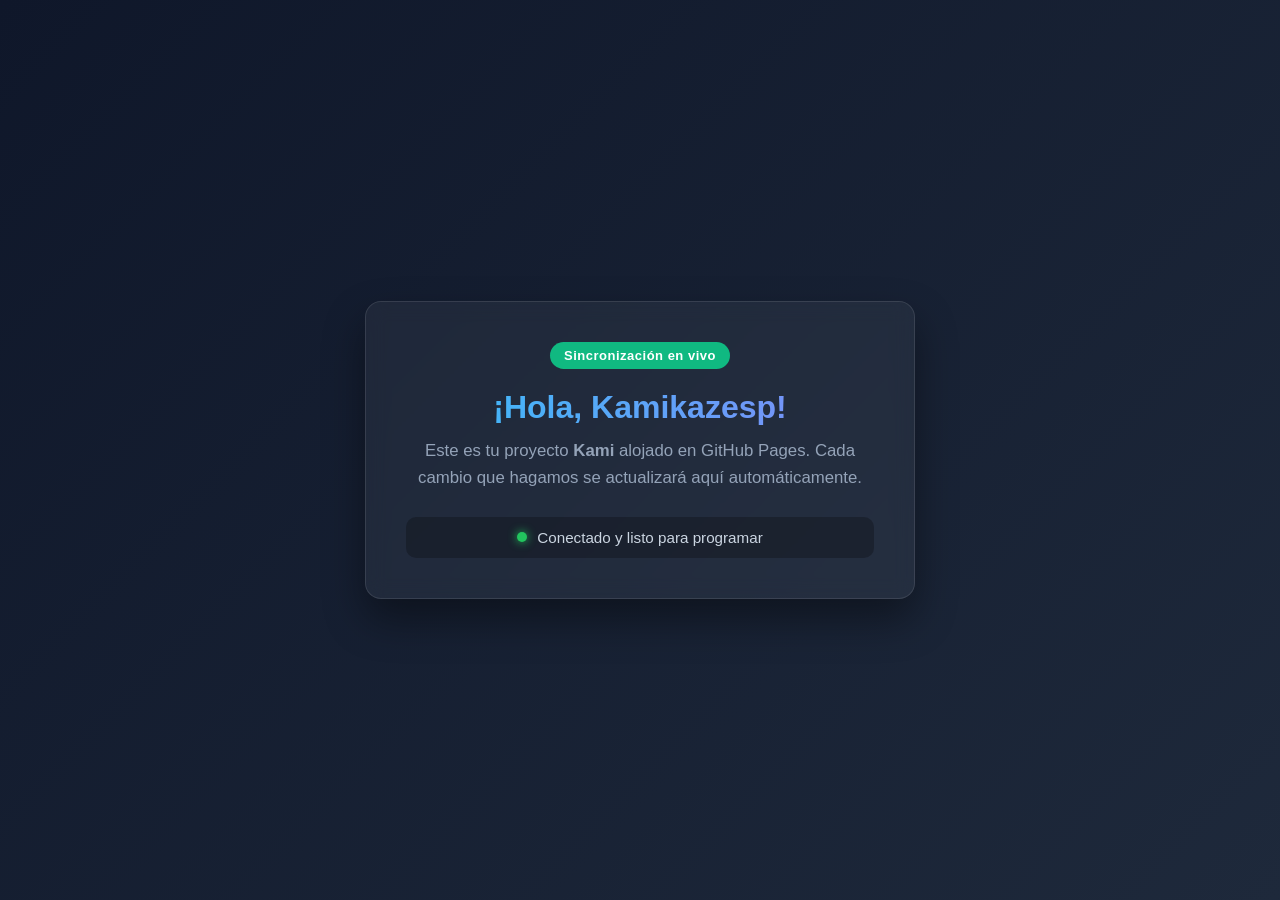
==== index.html @ 8e1d8cef "Subir pagina inicial de Kami" ====
<!DOCTYPE html>
<html lang="es">
<head>
  <meta charset="UTF-8">
  <meta name="viewport" content="width=device-width, initial-scale=1.0">
  <title>Proyecto Kami</title>
  <style>
    * {
      box-sizing: border-box;
      margin: 0;
      padding: 0;
      font-family: 'Segoe UI', Roboto, Helvetica, Arial, sans-serif;
    }
    body {
      background: linear-gradient(135deg, #0f172a 0%, #1e293b 100%);
      color: #f8fafc;
      min-height: 100vh;
      display: flex;
      align-items: center;
      justify-content: center;
      padding: 20px;
    }
    .card {
      background: rgba(255, 255, 255, 0.05);
      border: 1px solid rgba(255, 255, 255, 0.1);
      backdrop-filter: blur(10px);
      border-radius: 16px;
      padding: 40px;
      max-width: 550px;
      width: 100%;
      text-align: center;
      box-shadow: 0 20px 40px rgba(0, 0, 0, 0.4);
    }
    .badge {
      display: inline-block;
      padding: 6px 14px;
      background: #10b981;
      color: #fff;
      font-size: 13px;
      font-weight: 600;
      border-radius: 9999px;
      margin-bottom: 20px;
      letter-spacing: 0.5px;
    }
    h1 {
      font-size: 2rem;
      margin-bottom: 12px;
      background: linear-gradient(90deg, #38bdf8, #818cf8);
      -webkit-background-clip: text;
      -webkit-text-fill-color: transparent;
    }
    p {
      color: #94a3b8;
      font-size: 1.05rem;
      line-height: 1.6;
      margin-bottom: 25px;
    }
    .status {
      display: flex;
      align-items: center;
      justify-content: center;
      gap: 10px;
      background: rgba(0, 0, 0, 0.25);
      padding: 12px;
      border-radius: 10px;
      font-size: 0.95rem;
      color: #cbd5e1;
    }
    .indicator {
      width: 10px;
      height: 10px;
      border-radius: 50%;
      background: #22c55e;
      box-shadow: 0 0 10px #22c55e;
    }
  </style>
</head>
<body>
  <div class="card">
    <div class="badge">Sincronización en vivo</div>
    <h1>¡Hola, Kamikazesp!</h1>
    <p>Este es tu proyecto <strong>Kami</strong> alojado en GitHub Pages. Cada cambio que hagamos se actualizará aquí automáticamente.</p>
    <div class="status">
      <div class="indicator"></div>
      <span>Conectado y listo para programar</span>
    </div>
  </div>
</body>
</html>
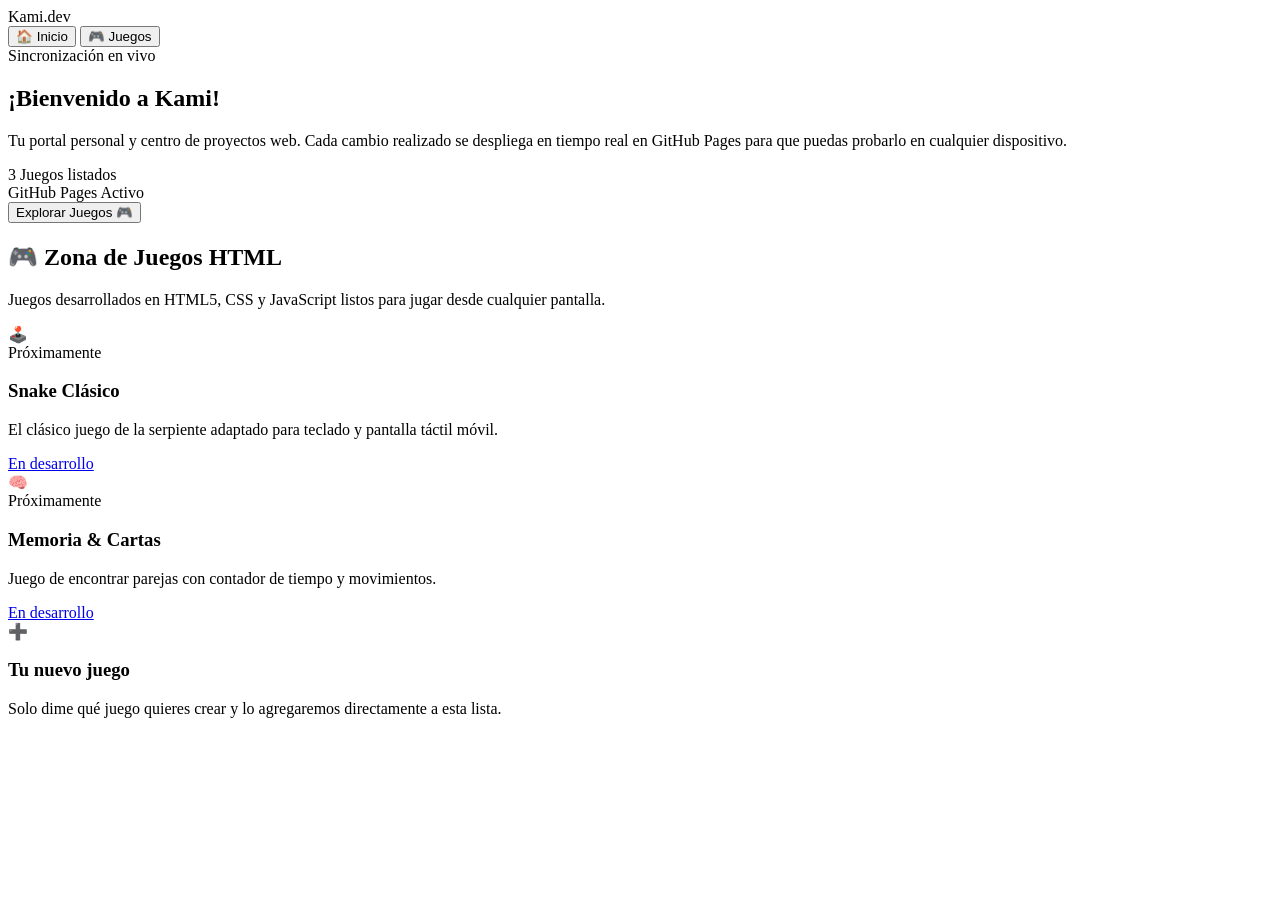
==== commit bda6701b: "Añadir pestana de juegos y navegacion" ====
--- a/index.html
+++ b/index.html
@@ -3,87 +3,94 @@
 <head>
   <meta charset="UTF-8">
   <meta name="viewport" content="width=device-width, initial-scale=1.0">
-  <title>Proyecto Kami</title>
-  <style>
-    * {
-      box-sizing: border-box;
-      margin: 0;
-      padding: 0;
-      font-family: 'Segoe UI', Roboto, Helvetica, Arial, sans-serif;
-    }
-    body {
-      background: linear-gradient(135deg, #0f172a 0%, #1e293b 100%);
-      color: #f8fafc;
-      min-height: 100vh;
-      display: flex;
-      align-items: center;
-      justify-content: center;
-      padding: 20px;
-    }
-    .card {
-      background: rgba(255, 255, 255, 0.05);
-      border: 1px solid rgba(255, 255, 255, 0.1);
-      backdrop-filter: blur(10px);
-      border-radius: 16px;
-      padding: 40px;
-      max-width: 550px;
-      width: 100%;
-      text-align: center;
-      box-shadow: 0 20px 40px rgba(0, 0, 0, 0.4);
-    }
-    .badge {
-      display: inline-block;
-      padding: 6px 14px;
-      background: #10b981;
-      color: #fff;
-      font-size: 13px;
-      font-weight: 600;
-      border-radius: 9999px;
-      margin-bottom: 20px;
-      letter-spacing: 0.5px;
-    }
-    h1 {
-      font-size: 2rem;
-      margin-bottom: 12px;
-      background: linear-gradient(90deg, #38bdf8, #818cf8);
-      -webkit-background-clip: text;
-      -webkit-text-fill-color: transparent;
-    }
-    p {
-      color: #94a3b8;
-      font-size: 1.05rem;
-      line-height: 1.6;
-      margin-bottom: 25px;
-    }
-    .status {
-      display: flex;
-      align-items: center;
-      justify-content: center;
-      gap: 10px;
-      background: rgba(0, 0, 0, 0.25);
-      padding: 12px;
-      border-radius: 10px;
-      font-size: 0.95rem;
-      color: #cbd5e1;
-    }
-    .indicator {
-      width: 10px;
-      height: 10px;
-      border-radius: 50%;
-      background: #22c55e;
-      box-shadow: 0 0 10px #22c55e;
-    }
-  </style>
+  <title>Kami - Centro de Juegos</title>
+  <link rel="stylesheet" href="style.css">
 </head>
 <body>
-  <div class="card">
-    <div class="badge">Sincronización en vivo</div>
-    <h1>¡Hola, Kamikazesp!</h1>
-    <p>Este es tu proyecto <strong>Kami</strong> alojado en GitHub Pages. Cada cambio que hagamos se actualizará aquí automáticamente.</p>
-    <div class="status">
-      <div class="indicator"></div>
-      <span>Conectado y listo para programar</span>
+  <!-- Barra de navegación -->
+  <nav class="navbar">
+    <div class="logo">Kami<span>.dev</span></div>
+    <div class="nav-links">
+      <button class="nav-btn active" onclick="switchTab('inicio')">🏠 Inicio</button>
+      <button class="nav-btn" onclick="switchTab('juegos')">🎮 Juegos</button>
     </div>
-  </div>
+  </nav>
+
+  <!-- Contenedor principal -->
+  <main class="container">
+    <!-- PESTAÑA: INICIO -->
+    <section id="tab-inicio" class="tab-content active">
+      <div class="hero-card">
+        <div class="badge">Sincronización en vivo</div>
+        <h1>¡Bienvenido a Kami!</h1>
+        <p>Tu portal personal y centro de proyectos web. Cada cambio realizado se despliega en tiempo real en GitHub Pages para que puedas probarlo en cualquier dispositivo.</p>
+        
+        <div class="quick-stats">
+          <div class="stat-box">
+            <span class="stat-number" id="game-count">3</span>
+            <span class="stat-label">Juegos listados</span>
+          </div>
+          <div class="stat-box">
+            <span class="stat-indicator"></span>
+            <span class="stat-label">GitHub Pages Activo</span>
+          </div>
+        </div>
+
+        <button class="cta-btn" onclick="switchTab('juegos')">Explorar Juegos 🎮</button>
+      </div>
+    </section>
+
+    <!-- PESTAÑA: JUEGOS -->
+    <section id="tab-juegos" class="tab-content">
+      <div class="section-header">
+        <h2>🎮 Zona de Juegos HTML</h2>
+        <p>Juegos desarrollados en HTML5, CSS y JavaScript listos para jugar desde cualquier pantalla.</p>
+      </div>
+
+      <div class="games-grid">
+        <!-- Ejemplo / Placeholder Juego 1 -->
+        <article class="game-card">
+          <div class="game-cover cover-1">🕹️</div>
+          <div class="game-info">
+            <span class="game-tag">Próximamente</span>
+            <h3>Snake Clásico</h3>
+            <p>El clásico juego de la serpiente adaptado para teclado y pantalla táctil móvil.</p>
+            <a href="juegos/snake/" class="play-btn disabled" onclick="return false;">En desarrollo</a>
+          </div>
+        </article>
+
+        <!-- Ejemplo / Placeholder Juego 2 -->
+        <article class="game-card">
+          <div class="game-cover cover-2">🧠</div>
+          <div class="game-info">
+            <span class="game-tag">Próximamente</span>
+            <h3>Memoria & Cartas</h3>
+            <p>Juego de encontrar parejas con contador de tiempo y movimientos.</p>
+            <a href="juegos/memoria/" class="play-btn disabled" onclick="return false;">En desarrollo</a>
+          </div>
+        </article>
+
+        <!-- Card para agregar nuevo juego -->
+        <article class="game-card add-card">
+          <div class="add-icon">➕</div>
+          <div class="game-info">
+            <h3>Tu nuevo juego</h3>
+            <p>Solo dime qué juego quieres crear y lo agregaremos directamente a esta lista.</p>
+          </div>
+        </article>
+      </div>
+    </section>
+  </main>
+
+  <script>
+    function switchTab(tabId) {
+      document.querySelectorAll('.tab-content').forEach(tab => tab.classList.remove('active'));
+      document.querySelectorAll('.nav-btn').forEach(btn => btn.classList.remove('active'));
+      
+      document.getElementById('tab-' + tabId).classList.add('active');
+      const clickedBtn = Array.from(document.querySelectorAll('.nav-btn')).find(b => b.textContent.toLowerCase().includes(tabId));
+      if (clickedBtn) clickedBtn.classList.add('active');
+    }
+  </script>
 </body>
 </html>
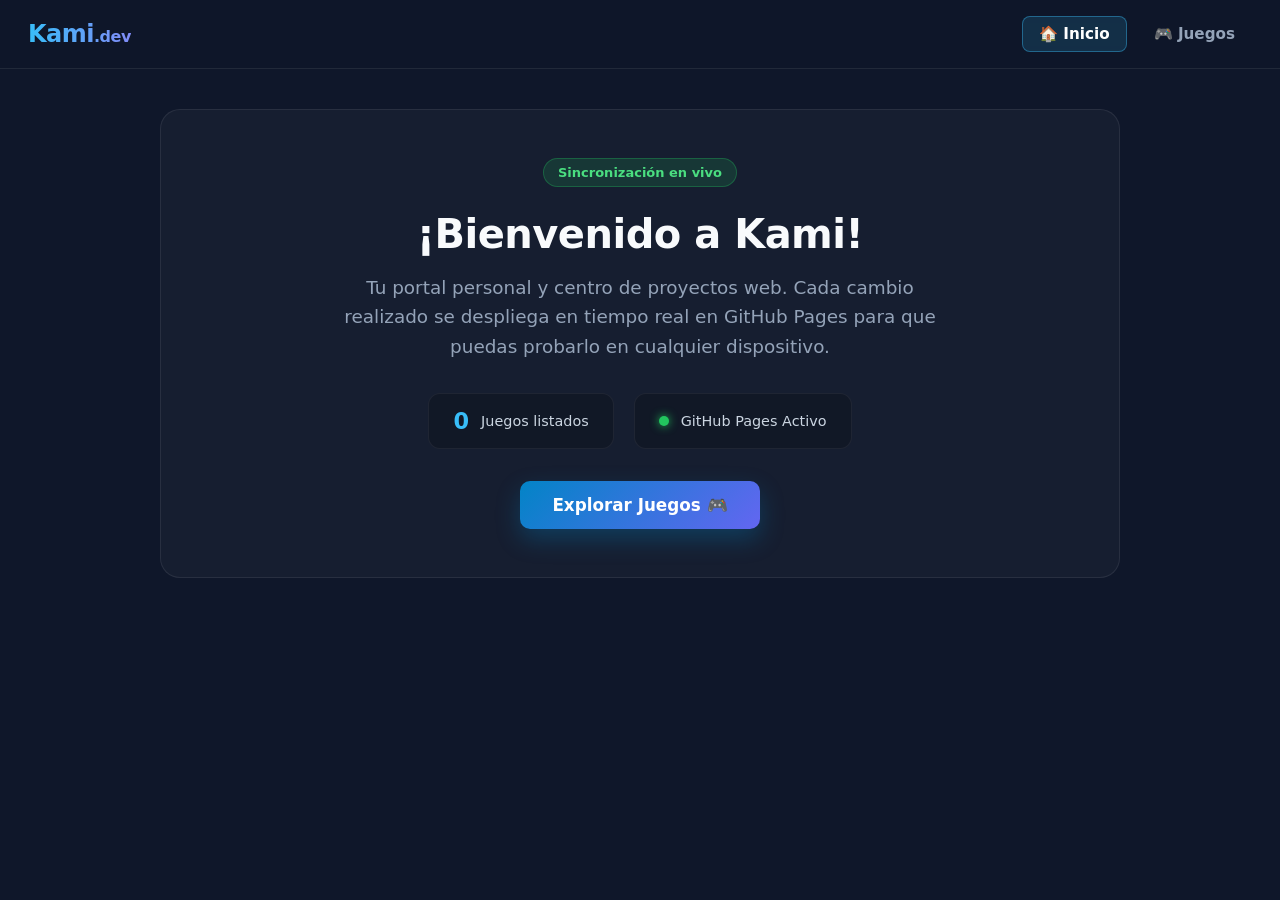
==== commit 2f18979d: "Eliminar juegos de ejemplo listados" ====
--- a/index.html
+++ b/index.html
@@ -27,7 +27,7 @@
         
         <div class="quick-stats">
           <div class="stat-box">
-            <span class="stat-number" id="game-count">3</span>
+            <span class="stat-number" id="game-count">0</span>
             <span class="stat-label">Juegos listados</span>
           </div>
           <div class="stat-box">
@@ -48,28 +48,6 @@
       </div>
 
       <div class="games-grid">
-        <!-- Ejemplo / Placeholder Juego 1 -->
-        <article class="game-card">
-          <div class="game-cover cover-1">🕹️</div>
-          <div class="game-info">
-            <span class="game-tag">Próximamente</span>
-            <h3>Snake Clásico</h3>
-            <p>El clásico juego de la serpiente adaptado para teclado y pantalla táctil móvil.</p>
-            <a href="juegos/snake/" class="play-btn disabled" onclick="return false;">En desarrollo</a>
-          </div>
-        </article>
-
-        <!-- Ejemplo / Placeholder Juego 2 -->
-        <article class="game-card">
-          <div class="game-cover cover-2">🧠</div>
-          <div class="game-info">
-            <span class="game-tag">Próximamente</span>
-            <h3>Memoria & Cartas</h3>
-            <p>Juego de encontrar parejas con contador de tiempo y movimientos.</p>
-            <a href="juegos/memoria/" class="play-btn disabled" onclick="return false;">En desarrollo</a>
-          </div>
-        </article>
-
         <!-- Card para agregar nuevo juego -->
         <article class="game-card add-card">
           <div class="add-icon">➕</div>
--- a/style.css
+++ b/style.css
@@ -0,0 +1,298 @@
+* {
+  box-sizing: border-box;
+  margin: 0;
+  padding: 0;
+  font-family: 'Segoe UI', system-ui, -apple-system, sans-serif;
+}
+
+body {
+  background: #0f172a;
+  color: #f8fafc;
+  min-height: 100vh;
+  display: flex;
+  flex-direction: column;
+}
+
+/* NAVBAR */
+.navbar {
+  display: flex;
+  justify-content: space-between;
+  align-items: center;
+  padding: 16px 28px;
+  background: rgba(15, 23, 42, 0.85);
+  backdrop-filter: blur(12px);
+  border-bottom: 1px solid rgba(255, 255, 255, 0.08);
+  position: sticky;
+  top: 0;
+  z-index: 100;
+}
+
+.logo {
+  font-size: 1.5rem;
+  font-weight: 800;
+  letter-spacing: -0.5px;
+  background: linear-gradient(90deg, #38bdf8, #818cf8);
+  -webkit-background-clip: text;
+  -webkit-text-fill-color: transparent;
+}
+
+.logo span {
+  color: #38bdf8;
+  font-size: 1rem;
+}
+
+.nav-links {
+  display: flex;
+  gap: 10px;
+}
+
+.nav-btn {
+  background: transparent;
+  border: 1px solid transparent;
+  color: #94a3b8;
+  padding: 8px 16px;
+  border-radius: 8px;
+  font-size: 0.95rem;
+  font-weight: 600;
+  cursor: pointer;
+  transition: all 0.2s ease;
+}
+
+.nav-btn:hover {
+  color: #f8fafc;
+  background: rgba(255, 255, 255, 0.05);
+}
+
+.nav-btn.active {
+  color: #fff;
+  background: rgba(56, 189, 248, 0.15);
+  border-color: rgba(56, 189, 248, 0.4);
+}
+
+/* CONTENEDOR */
+.container {
+  flex: 1;
+  max-width: 1000px;
+  width: 100%;
+  margin: 0 auto;
+  padding: 40px 20px;
+}
+
+/* PESTAÑAS */
+.tab-content {
+  display: none;
+  animation: fadeIn 0.3s ease;
+}
+
+.tab-content.active {
+  display: block;
+}
+
+@keyframes fadeIn {
+  from { opacity: 0; transform: translateY(6px); }
+  to { opacity: 1; transform: translateY(0); }
+}
+
+/* HERO INICIO */
+.hero-card {
+  background: rgba(255, 255, 255, 0.03);
+  border: 1px solid rgba(255, 255, 255, 0.08);
+  border-radius: 20px;
+  padding: 48px;
+  text-align: center;
+}
+
+.badge {
+  display: inline-block;
+  padding: 6px 14px;
+  background: rgba(34, 197, 94, 0.15);
+  color: #4ade80;
+  border: 1px solid rgba(34, 197, 94, 0.3);
+  font-size: 13px;
+  font-weight: 600;
+  border-radius: 9999px;
+  margin-bottom: 24px;
+}
+
+.hero-card h1 {
+  font-size: 2.5rem;
+  margin-bottom: 16px;
+  letter-spacing: -0.5px;
+}
+
+.hero-card p {
+  color: #94a3b8;
+  font-size: 1.15rem;
+  max-width: 600px;
+  margin: 0 auto 32px auto;
+  line-height: 1.6;
+}
+
+.quick-stats {
+  display: flex;
+  justify-content: center;
+  gap: 20px;
+  margin-bottom: 32px;
+}
+
+.stat-box {
+  background: rgba(0, 0, 0, 0.2);
+  border: 1px solid rgba(255, 255, 255, 0.06);
+  padding: 14px 24px;
+  border-radius: 12px;
+  display: flex;
+  align-items: center;
+  gap: 12px;
+}
+
+.stat-number {
+  font-size: 1.4rem;
+  font-weight: 700;
+  color: #38bdf8;
+}
+
+.stat-indicator {
+  width: 10px;
+  height: 10px;
+  border-radius: 50%;
+  background: #22c55e;
+  box-shadow: 0 0 10px #22c55e;
+}
+
+.stat-label {
+  font-size: 0.9rem;
+  color: #cbd5e1;
+}
+
+.cta-btn {
+  background: linear-gradient(135deg, #0284c7, #6366f1);
+  color: white;
+  border: none;
+  padding: 14px 32px;
+  border-radius: 10px;
+  font-size: 1.05rem;
+  font-weight: 600;
+  cursor: pointer;
+  box-shadow: 0 10px 25px rgba(2, 132, 199, 0.3);
+  transition: transform 0.2s, box-shadow 0.2s;
+}
+
+.cta-btn:hover {
+  transform: translateY(-2px);
+  box-shadow: 0 14px 30px rgba(2, 132, 199, 0.4);
+}
+
+/* SECCIÓN JUEGOS */
+.section-header {
+  margin-bottom: 30px;
+}
+
+.section-header h2 {
+  font-size: 2rem;
+  margin-bottom: 8px;
+}
+
+.section-header p {
+  color: #94a3b8;
+  font-size: 1.05rem;
+}
+
+.games-grid {
+  display: grid;
+  grid-template-columns: repeat(auto-fill, minmax(280px, 1fr));
+  gap: 24px;
+}
+
+.game-card {
+  background: rgba(255, 255, 255, 0.03);
+  border: 1px solid rgba(255, 255, 255, 0.08);
+  border-radius: 16px;
+  overflow: hidden;
+  display: flex;
+  flex-direction: column;
+  transition: transform 0.2s, border-color 0.2s;
+}
+
+.game-card:hover {
+  transform: translateY(-4px);
+  border-color: rgba(56, 189, 248, 0.4);
+}
+
+.game-cover {
+  height: 140px;
+  display: flex;
+  align-items: center;
+  justify-content: center;
+  font-size: 3.5rem;
+}
+
+.cover-1 { background: linear-gradient(135deg, #064e3b, #047857); }
+.cover-2 { background: linear-gradient(135deg, #431407, #b45309); }
+
+.game-info {
+  padding: 20px;
+  display: flex;
+  flex-direction: column;
+  flex: 1;
+}
+
+.game-tag {
+  align-self: flex-start;
+  font-size: 0.75rem;
+  text-transform: uppercase;
+  font-weight: 700;
+  letter-spacing: 0.5px;
+  color: #fbbf24;
+  margin-bottom: 8px;
+}
+
+.game-info h3 {
+  font-size: 1.25rem;
+  margin-bottom: 8px;
+}
+
+.game-info p {
+  color: #94a3b8;
+  font-size: 0.92rem;
+  line-height: 1.5;
+  margin-bottom: 20px;
+  flex: 1;
+}
+
+.play-btn {
+  display: block;
+  text-align: center;
+  text-decoration: none;
+  background: #38bdf8;
+  color: #0f172a;
+  padding: 10px;
+  border-radius: 8px;
+  font-weight: 700;
+  font-size: 0.95rem;
+  transition: background 0.2s;
+}
+
+.play-btn:hover:not(.disabled) {
+  background: #7dd3fc;
+}
+
+.play-btn.disabled {
+  background: rgba(255, 255, 255, 0.1);
+  color: #64748b;
+  cursor: not-allowed;
+}
+
+.add-card {
+  border: 2px dashed rgba(255, 255, 255, 0.15);
+  background: transparent;
+  align-items: center;
+  justify-content: center;
+  text-align: center;
+  padding: 30px 20px;
+}
+
+.add-icon {
+  font-size: 2.5rem;
+  margin-bottom: 12px;
+  color: #38bdf8;
+}
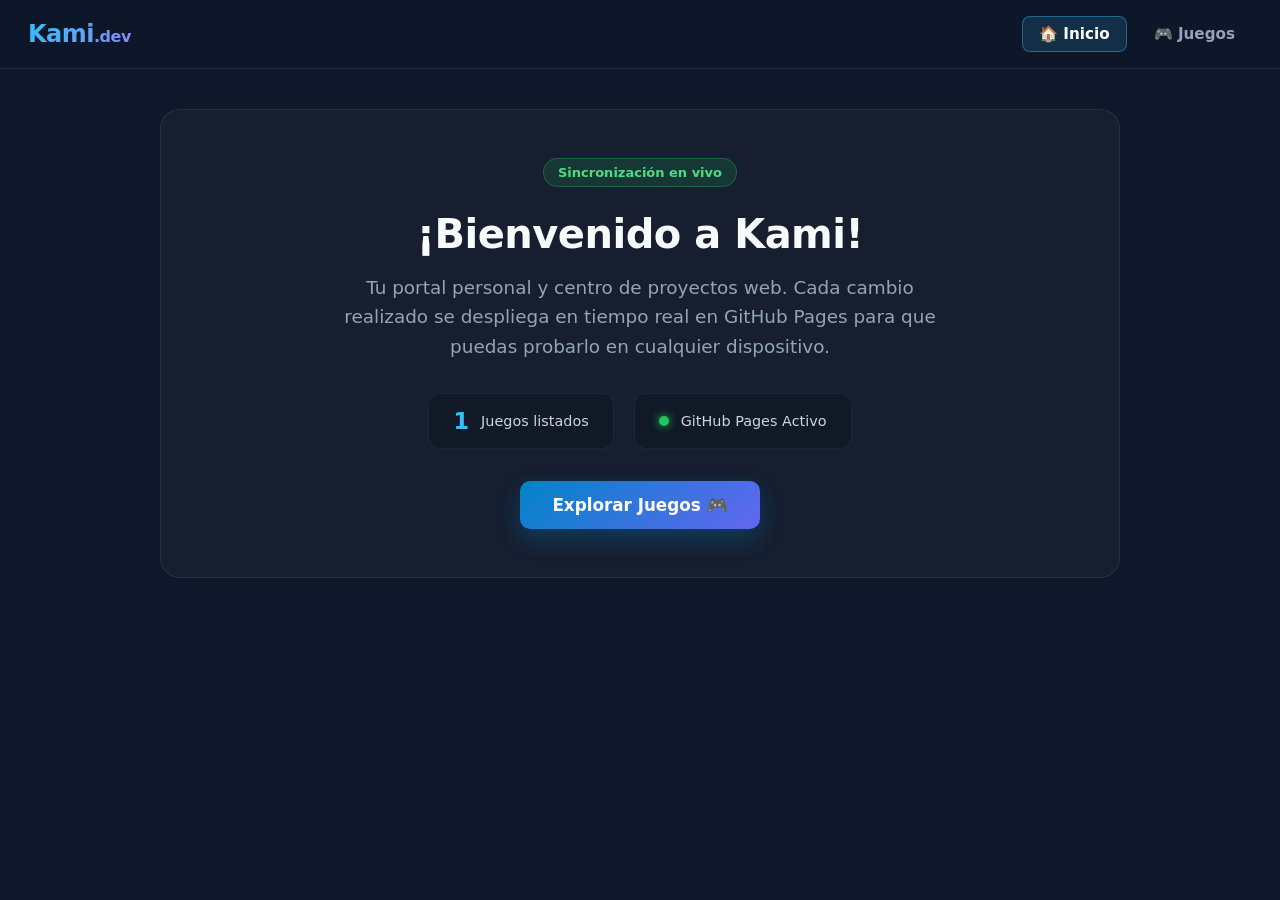
==== commit cb41a8ba: "Add Criptas game card to index.html" ====
--- a/index.html
+++ b/index.html
@@ -27,7 +27,7 @@
         
         <div class="quick-stats">
           <div class="stat-box">
-            <span class="stat-number" id="game-count">0</span>
+            <span class="stat-number" id="game-count">1</span>
             <span class="stat-label">Juegos listados</span>
           </div>
           <div class="stat-box">
@@ -48,6 +48,19 @@
       </div>
 
       <div class="games-grid">
+        <!-- Criptas de Velmor -->
+        <article class="game-card">
+          <div class="game-cover cover-2">
+            🗝️
+          </div>
+          <div class="game-info">
+            <span class="game-tag">Mazmorras / Rol</span>
+            <h3>Criptas de Velmor</h3>
+            <p>Juego de mazmorras por turnos (1 a 4 jugadores). Crea una sala cooperativa o explora en solitario las criptas subterráneas.</p>
+            <a href="criptas/index.html" class="play-btn">Jugar Criptas ⚔️</a>
+          </div>
+        </article>
+
         <!-- Card para agregar nuevo juego -->
         <article class="game-card add-card">
           <div class="add-icon">➕</div>
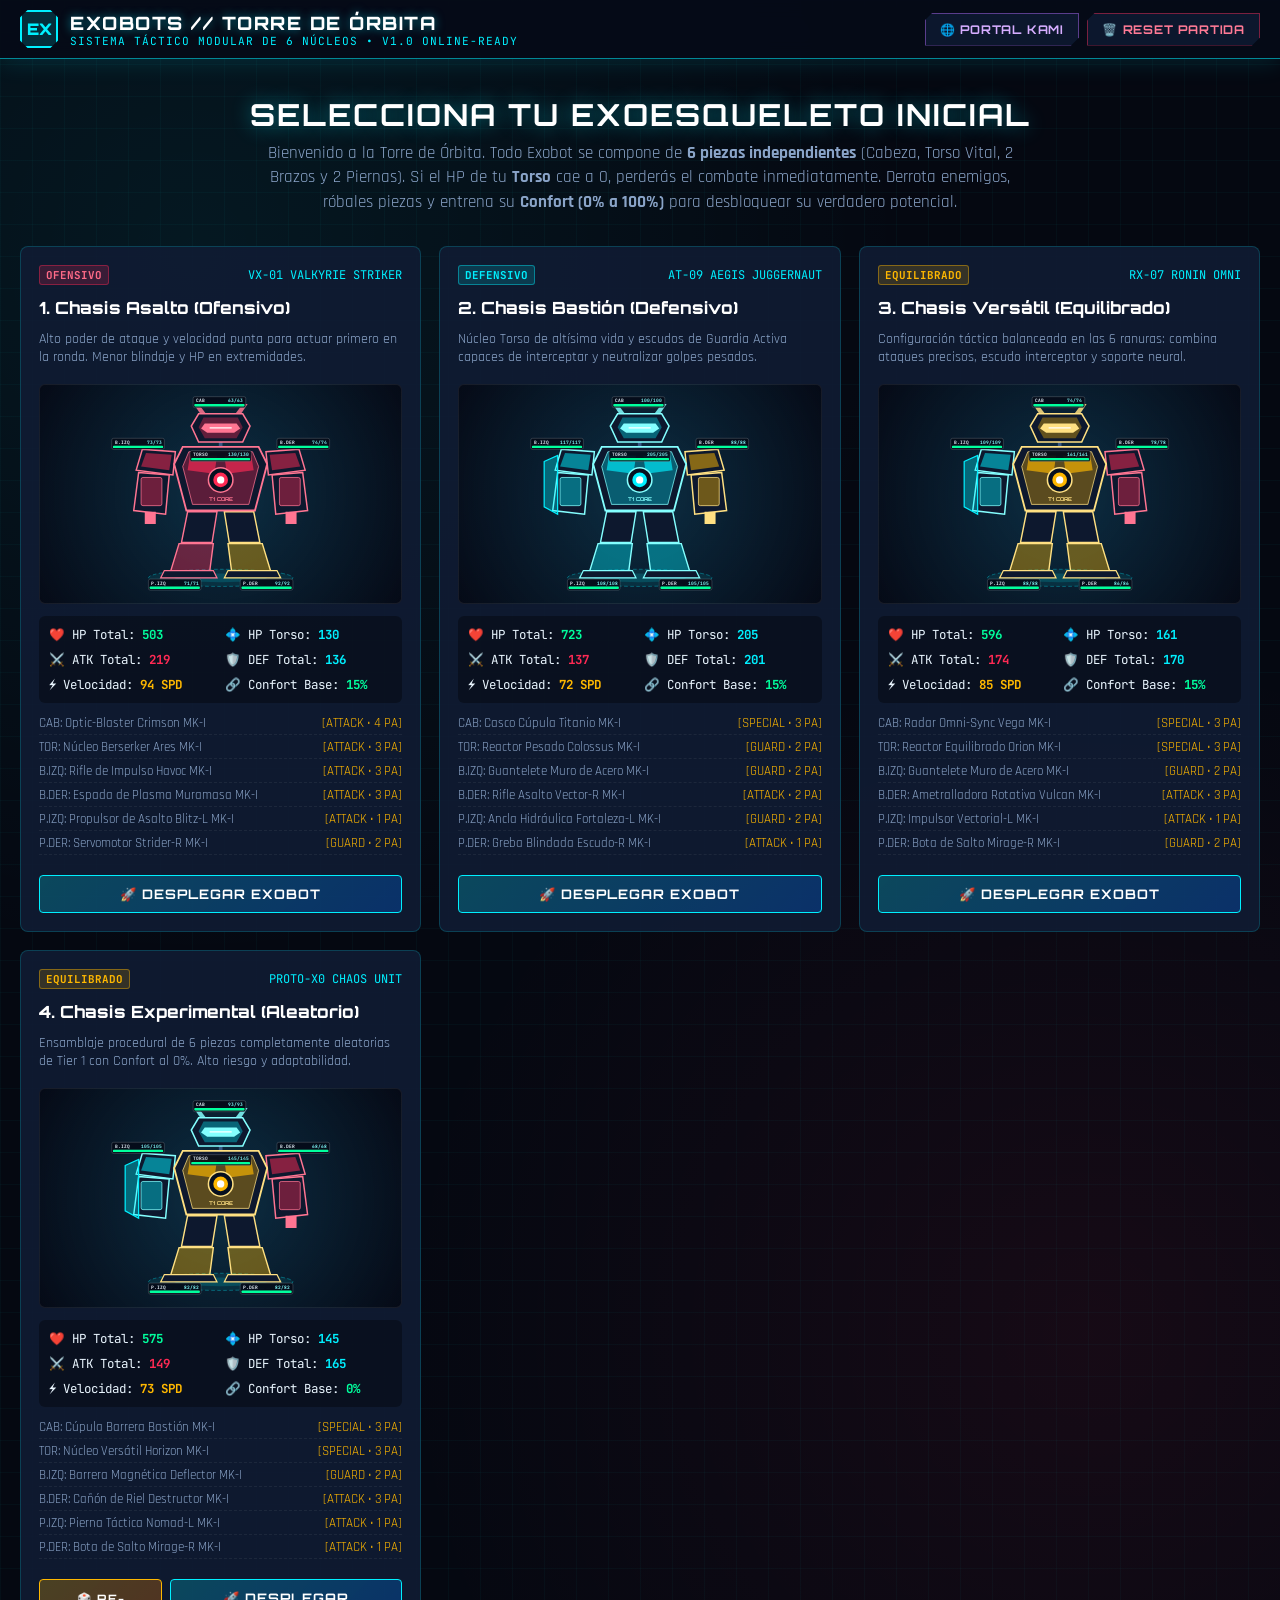
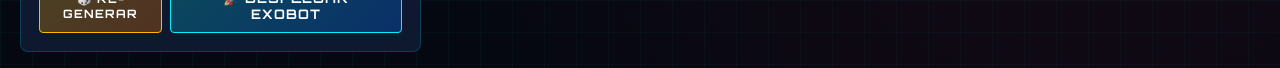
==== commit 5391774f: "Deploy EXOBOTS Tactical Mecha RPG in index.html" ====
--- a/index.html
+++ b/index.html
@@ -3,85 +3,3971 @@
 <head>
   <meta charset="UTF-8">
   <meta name="viewport" content="width=device-width, initial-scale=1.0">
-  <title>Kami - Centro de Juegos</title>
-  <link rel="stylesheet" href="style.css">
+  <title>EXOBOTS // Torre de Órbita — Tactical Mecha RPG</title>
+  <link rel="preconnect" href="https://fonts.googleapis.com">
+  <link rel="preconnect" href="https://fonts.gstatic.com" crossorigin>
+  <link href="https://fonts.googleapis.com/css2?family=JetBrains+Mono:wght@400;600;700&family=Orbitron:wght@600;700;800;900&family=Rajdhani:wght@500;600;700&display=swap" rel="stylesheet">
+  <style>
+    :root {
+      --bg-void: #050811;
+      --bg-deep: #091020;
+      --bg-panel: rgba(11, 19, 36, 0.92);
+      --bg-card: rgba(16, 28, 52, 0.88);
+      --bg-card-hover: rgba(24, 42, 76, 0.95);
+      --border-dim: rgba(0, 240, 255, 0.18);
+      --border-bright: rgba(0, 240, 255, 0.55);
+      --cyan: #00f0ff;
+      --cyan-dim: rgba(0, 240, 255, 0.15);
+      --amber: #ffb800;
+      --amber-dim: rgba(255, 184, 0, 0.16);
+      --red: #ff2a54;
+      --red-dim: rgba(255, 42, 84, 0.18);
+      --green: #00ff9d;
+      --green-dim: rgba(0, 255, 157, 0.15);
+      --purple: #b86bff;
+      --purple-dim: rgba(184, 107, 255, 0.18);
+      --text-main: #eaf6ff;
+      --text-muted: #8aa4c8;
+      --font-display: 'Orbitron', 'Segoe UI', sans-serif;
+      --font-ui: 'Rajdhani', 'Segoe UI', sans-serif;
+      --font-mono: 'JetBrains Mono', monospace;
+    }
+
+    * {
+      box-sizing: border-box;
+      margin: 0;
+      padding: 0;
+    }
+
+    body {
+      background-color: var(--bg-void);
+      background-image:
+        radial-gradient(circle at 15% 15%, rgba(0, 240, 255, 0.07) 0%, transparent 40%),
+        radial-gradient(circle at 85% 80%, rgba(255, 42, 84, 0.07) 0%, transparent 40%),
+        linear-gradient(rgba(0, 240, 255, 0.03) 1px, transparent 1px),
+        linear-gradient(90deg, rgba(0, 240, 255, 0.03) 1px, transparent 1px);
+      background-size: 100% 100%, 100% 100%, 32px 32px, 32px 32px;
+      color: var(--text-main);
+      font-family: var(--font-ui);
+      min-height: 100vh;
+      display: flex;
+      flex-direction: column;
+      overflow-x: hidden;
+    }
+
+    /* TOP TACTICAL HEADER */
+    .hud-header {
+      display: flex;
+      flex-wrap: wrap;
+      justify-content: space-between;
+      align-items: center;
+      gap: 12px;
+      padding: 10px 20px;
+      background: rgba(6, 11, 24, 0.95);
+      border-bottom: 1px solid var(--border-bright);
+      box-shadow: 0 4px 24px rgba(0, 240, 255, 0.12);
+      position: sticky;
+      top: 0;
+      z-index: 100;
+      backdrop-filter: blur(10px);
+    }
+
+    .brand-block {
+      display: flex;
+      align-items: center;
+      gap: 12px;
+    }
+
+    .brand-emblem {
+      width: 38px;
+      height: 38px;
+      border: 2px solid var(--cyan);
+      background: var(--cyan-dim);
+      display: flex;
+      align-items: center;
+      justify-content: center;
+      font-family: var(--font-display);
+      font-weight: 900;
+      color: var(--cyan);
+      clip-path: polygon(20% 0%, 80% 0%, 100% 20%, 100% 80%, 80% 100%, 20% 100%, 0% 80%, 0% 20%);
+      box-shadow: 0 0 12px rgba(0, 240, 255, 0.4);
+    }
+
+    .brand-title {
+      font-family: var(--font-display);
+      font-size: 1.15rem;
+      font-weight: 800;
+      letter-spacing: 1.5px;
+      color: #fff;
+      text-shadow: 0 0 10px rgba(0, 240, 255, 0.5);
+    }
+
+    .brand-sub {
+      font-family: var(--font-mono);
+      font-size: 0.7rem;
+      color: var(--cyan);
+      letter-spacing: 1px;
+      display: block;
+    }
+
+    .hud-telemetry {
+      display: flex;
+      align-items: center;
+      gap: 12px;
+      flex-wrap: wrap;
+    }
+
+    .telemetry-pill {
+      background: rgba(12, 24, 46, 0.9);
+      border: 1px solid var(--border-dim);
+      padding: 6px 12px;
+      border-radius: 4px;
+      display: flex;
+      align-items: center;
+      gap: 8px;
+      font-family: var(--font-mono);
+      font-size: 0.82rem;
+    }
+
+    .telemetry-pill .label {
+      color: var(--text-muted);
+      font-size: 0.72rem;
+      text-transform: uppercase;
+    }
+
+    .telemetry-pill .val-credits {
+      color: var(--amber);
+      font-weight: 700;
+      font-size: 0.95rem;
+    }
+
+    .telemetry-pill .val-floor {
+      color: var(--cyan);
+      font-weight: 700;
+    }
+
+    .floor-select {
+      background: #081326;
+      color: var(--cyan);
+      border: 1px solid var(--cyan);
+      padding: 3px 8px;
+      border-radius: 3px;
+      font-family: var(--font-mono);
+      font-size: 0.8rem;
+      font-weight: 700;
+      cursor: pointer;
+    }
+
+    .hud-nav {
+      display: flex;
+      align-items: center;
+      gap: 8px;
+      flex-wrap: wrap;
+    }
+
+    .nav-tab {
+      background: rgba(14, 27, 50, 0.85);
+      border: 1px solid var(--border-dim);
+      color: var(--text-main);
+      padding: 8px 14px;
+      font-family: var(--font-display);
+      font-size: 0.75rem;
+      font-weight: 700;
+      letter-spacing: 0.8px;
+      cursor: pointer;
+      transition: all 0.18s ease;
+      clip-path: polygon(8px 0, 100% 0, 100% calc(100% - 8px), calc(100% - 8px) 100%, 0 100%, 0 8px);
+      text-decoration: none;
+      display: inline-flex;
+      align-items: center;
+      gap: 6px;
+    }
+
+    .nav-tab:hover {
+      border-color: var(--cyan);
+      color: var(--cyan);
+      box-shadow: 0 0 12px rgba(0, 240, 255, 0.25);
+    }
+
+    .nav-tab.active {
+      background: linear-gradient(135deg, rgba(0, 240, 255, 0.24), rgba(0, 140, 255, 0.18));
+      border-color: var(--cyan);
+      color: #fff;
+      box-shadow: 0 0 16px rgba(0, 240, 255, 0.35);
+    }
+
+    .nav-tab.danger {
+      border-color: rgba(255, 42, 84, 0.45);
+      color: #ff7a95;
+    }
+
+    .nav-tab.danger:hover {
+      background: var(--red-dim);
+      border-color: var(--red);
+      color: #fff;
+    }
+
+    .nav-tab.portal-link {
+      border-color: rgba(184, 107, 255, 0.45);
+      color: #d6adff;
+    }
+
+    /* MAIN VIEWPORT */
+    .viewport {
+      flex: 1;
+      max-width: 1560px;
+      width: 100%;
+      margin: 0 auto;
+      padding: 16px 20px;
+      display: flex;
+      flex-direction: column;
+    }
+
+    .screen {
+      display: none;
+      flex-direction: column;
+      gap: 16px;
+      animation: bootScreen 0.25s ease-out;
+    }
+
+    .screen.active {
+      display: flex;
+    }
+
+    @keyframes bootScreen {
+      from { opacity: 0; transform: translateY(6px); }
+      to { opacity: 1; transform: translateY(0); }
+    }
+
+    /* PANELS & CARDS */
+    .cyber-panel {
+      background: var(--bg-panel);
+      border: 1px solid var(--border-dim);
+      border-radius: 6px;
+      padding: 16px;
+      position: relative;
+      box-shadow: 0 8px 30px rgba(0, 0, 0, 0.55);
+    }
+
+    .cyber-panel::before {
+      content: '';
+      position: absolute;
+      top: 0;
+      left: 0;
+      width: 36px;
+      height: 2px;
+      background: var(--cyan);
+      box-shadow: 0 0 8px var(--cyan);
+    }
+
+    .panel-header {
+      display: flex;
+      justify-content: space-between;
+      align-items: center;
+      border-bottom: 1px solid rgba(0, 240, 255, 0.14);
+      padding-bottom: 10px;
+      margin-bottom: 12px;
+    }
+
+    .panel-title {
+      font-family: var(--font-display);
+      font-size: 0.92rem;
+      letter-spacing: 1px;
+      color: var(--cyan);
+      text-transform: uppercase;
+      display: flex;
+      align-items: center;
+      gap: 8px;
+    }
+
+    /* STARTER SELECTION SCREEN */
+    .starter-hero {
+      text-align: center;
+      padding: 20px 16px 8px;
+    }
+
+    .starter-hero h1 {
+      font-family: var(--font-display);
+      font-size: 1.9rem;
+      color: #fff;
+      letter-spacing: 2px;
+      text-shadow: 0 0 20px rgba(0, 240, 255, 0.45);
+      margin-bottom: 8px;
+    }
+
+    .starter-hero p {
+      color: var(--text-muted);
+      max-width: 780px;
+      margin: 0 auto;
+      font-size: 1.05rem;
+      line-height: 1.45;
+    }
+
+    .starter-grid {
+      display: grid;
+      grid-template-columns: repeat(auto-fit, minmax(310px, 1fr));
+      gap: 18px;
+      margin-top: 8px;
+    }
+
+    .starter-card {
+      background: var(--bg-card);
+      border: 1px solid var(--border-dim);
+      border-radius: 8px;
+      padding: 18px;
+      display: flex;
+      flex-direction: column;
+      gap: 12px;
+      transition: all 0.2s ease;
+      position: relative;
+      overflow: hidden;
+    }
+
+    .starter-card:hover {
+      transform: translateY(-4px);
+      border-color: var(--cyan);
+      box-shadow: 0 12px 30px rgba(0, 240, 255, 0.18);
+    }
+
+    .starter-svg-stage {
+      height: 220px;
+      background: radial-gradient(circle at center, rgba(0, 240, 255, 0.1), rgba(5, 9, 20, 0.9));
+      border: 1px solid rgba(255, 255, 255, 0.07);
+      border-radius: 6px;
+      display: flex;
+      align-items: center;
+      justify-content: center;
+      padding: 8px;
+    }
+
+    .starter-stats-bars {
+      display: grid;
+      grid-template-columns: 1fr 1fr;
+      gap: 8px;
+      font-family: var(--font-mono);
+      font-size: 0.78rem;
+      background: rgba(0, 0, 0, 0.35);
+      padding: 10px;
+      border-radius: 6px;
+    }
+
+    .starter-parts-preview {
+      display: flex;
+      flex-direction: column;
+      gap: 4px;
+      font-size: 0.82rem;
+      color: var(--text-muted);
+    }
+
+    .starter-parts-preview div {
+      display: flex;
+      justify-content: space-between;
+      border-bottom: 1px dashed rgba(255, 255, 255, 0.06);
+      padding-bottom: 2px;
+    }
+
+    /* TOWER STAGE PROGRESS BAR */
+    .tower-banner {
+      display: flex;
+      flex-wrap: wrap;
+      justify-content: space-between;
+      align-items: center;
+      gap: 14px;
+      background: linear-gradient(90deg, rgba(10, 22, 46, 0.95), rgba(18, 28, 56, 0.95));
+      border: 1px solid var(--border-bright);
+      padding: 12px 18px;
+      border-radius: 6px;
+    }
+
+    .stage-track {
+      display: flex;
+      align-items: center;
+      gap: 8px;
+      flex-wrap: wrap;
+    }
+
+    .stage-node {
+      padding: 6px 12px;
+      border: 1px solid rgba(255, 255, 255, 0.15);
+      background: rgba(5, 10, 22, 0.8);
+      font-family: var(--font-mono);
+      font-size: 0.76rem;
+      border-radius: 4px;
+      color: var(--text-muted);
+      display: flex;
+      align-items: center;
+      gap: 6px;
+    }
+
+    .stage-node.cleared {
+      border-color: var(--green);
+      color: var(--green);
+      background: var(--green-dim);
+    }
+
+    .stage-node.current {
+      border-color: var(--cyan);
+      color: #fff;
+      background: rgba(0, 240, 255, 0.22);
+      box-shadow: 0 0 12px rgba(0, 240, 255, 0.35);
+      font-weight: 700;
+    }
+
+    .stage-node.boss {
+      border-color: rgba(255, 42, 84, 0.5);
+    }
+
+    .stage-node.boss.current {
+      background: var(--red-dim);
+      border-color: var(--red);
+      color: #fff;
+      box-shadow: 0 0 14px rgba(255, 42, 84, 0.45);
+    }
+
+    /* COMBAT ARENA GRID */
+    .combat-arena {
+      display: grid;
+      grid-template-columns: 1.15fr 0.95fr 1.15fr;
+      gap: 16px;
+      align-items: start;
+    }
+
+    @media (max-width: 1200px) {
+      .combat-arena {
+        grid-template-columns: 1fr;
+      }
+    }
+
+    .combatant-header {
+      display: flex;
+      justify-content: space-between;
+      align-items: flex-start;
+      margin-bottom: 10px;
+      gap: 8px;
+    }
+
+    .combatant-name {
+      font-family: var(--font-display);
+      font-size: 1.05rem;
+      font-weight: 800;
+      letter-spacing: 1px;
+    }
+
+    .speed-badge {
+      font-family: var(--font-mono);
+      font-size: 0.78rem;
+      padding: 4px 8px;
+      border-radius: 4px;
+      background: rgba(0, 240, 255, 0.12);
+      border: 1px solid var(--border-dim);
+      color: var(--cyan);
+    }
+
+    /* VITAL TORSO & AP BARS */
+    .vital-box {
+      background: rgba(5, 10, 22, 0.85);
+      border: 1px solid rgba(255, 255, 255, 0.1);
+      padding: 10px 12px;
+      border-radius: 6px;
+      margin-bottom: 10px;
+      display: flex;
+      flex-direction: column;
+      gap: 8px;
+    }
+
+    .bar-row {
+      display: flex;
+      flex-direction: column;
+      gap: 4px;
+    }
+
+    .bar-labels {
+      display: flex;
+      justify-content: space-between;
+      font-family: var(--font-mono);
+      font-size: 0.76rem;
+    }
+
+    .progress-track {
+      width: 100%;
+      height: 10px;
+      background: rgba(255, 255, 255, 0.08);
+      border-radius: 3px;
+      overflow: hidden;
+      position: relative;
+    }
+
+    .progress-fill {
+      height: 100%;
+      transition: width 0.28s ease;
+    }
+
+    .progress-fill.torso-hp {
+      background: linear-gradient(90deg, #00e676, #00f0ff);
+      box-shadow: 0 0 8px rgba(0, 240, 255, 0.5);
+    }
+
+    .progress-fill.torso-hp.low {
+      background: linear-gradient(90deg, #ff1744, #ff9100);
+    }
+
+    .ap-pips {
+      display: grid;
+      grid-template-columns: repeat(10, 1fr);
+      gap: 4px;
+    }
+
+    .ap-pip {
+      height: 10px;
+      border-radius: 2px;
+      background: rgba(255, 255, 255, 0.08);
+      border: 1px solid rgba(255, 184, 0, 0.25);
+      transition: all 0.2s ease;
+    }
+
+    .ap-pip.filled {
+      background: var(--amber);
+      border-color: #ffe082;
+      box-shadow: 0 0 8px rgba(255, 184, 0, 0.65);
+    }
+
+    .ap-pip.preview-cost {
+      background: var(--red);
+      border-color: #ff8a80;
+      animation: pulsePip 0.7s infinite alternate;
+    }
+
+    @keyframes pulsePip {
+      from { opacity: 0.45; }
+      to { opacity: 1; }
+    }
+
+    /* MECHA SVG STAGE */
+    .mecha-stage {
+      position: relative;
+      height: 335px;
+      background:
+        radial-gradient(circle at 50% 45%, rgba(0, 240, 255, 0.11), transparent 68%),
+        linear-gradient(180deg, rgba(6, 12, 26, 0.85) 0%, rgba(10, 20, 40, 0.95) 100%);
+      border: 1px solid rgba(0, 240, 255, 0.2);
+      border-radius: 6px;
+      display: flex;
+      align-items: center;
+      justify-content: center;
+      margin-bottom: 12px;
+      overflow: hidden;
+    }
+
+    .mecha-stage.targeting-mode {
+      border-color: var(--red);
+      box-shadow: inset 0 0 24px rgba(255, 42, 84, 0.25), 0 0 16px rgba(255, 42, 84, 0.35);
+    }
+
+    .mecha-svg {
+      width: 100%;
+      height: 100%;
+      max-width: 390px;
+      max-height: 330px;
+      user-select: none;
+    }
+
+    .mecha-part-group {
+      cursor: pointer;
+      transition: filter 0.18s ease, transform 0.18s ease;
+    }
+
+    .mecha-part-group:hover {
+      filter: brightness(1.28) drop-shadow(0 0 8px rgba(0, 240, 255, 0.75));
+    }
+
+    .mecha-part-group.selected-part {
+      filter: brightness(1.35) drop-shadow(0 0 12px #ffb800);
+    }
+
+    .mecha-part-group.targetable-part:hover {
+      filter: brightness(1.35) drop-shadow(0 0 12px #ff2a54);
+    }
+
+    .mecha-part-group.destroyed-part {
+      cursor: not-allowed;
+      opacity: 0.55;
+      filter: grayscale(0.95) contrast(1.2);
+    }
+
+    .floating-dmg {
+      position: absolute;
+      font-family: var(--font-display);
+      font-weight: 900;
+      font-size: 1.35rem;
+      pointer-events: none;
+      z-index: 30;
+      text-shadow: 0 2px 10px rgba(0, 0, 0, 0.95);
+      animation: floatUp 1.05s ease-out forwards;
+    }
+
+    @keyframes floatUp {
+      0% { opacity: 1; transform: translateY(0) scale(0.85); }
+      30% { opacity: 1; transform: translateY(-14px) scale(1.1); }
+      100% { opacity: 0; transform: translateY(-44px) scale(0.95); }
+    }
+
+    /* 6-PART ACTION DECK */
+    .parts-deck {
+      display: grid;
+      grid-template-columns: repeat(2, 1fr);
+      gap: 8px;
+    }
+
+    .part-card {
+      background: rgba(11, 22, 42, 0.92);
+      border: 1px solid rgba(255, 255, 255, 0.12);
+      border-radius: 5px;
+      padding: 8px 10px;
+      cursor: pointer;
+      transition: all 0.16s ease;
+      display: flex;
+      flex-direction: column;
+      gap: 5px;
+      position: relative;
+    }
+
+    .part-card:hover:not(.disabled) {
+      border-color: var(--cyan);
+      background: var(--bg-card-hover);
+      transform: translateY(-1px);
+    }
+
+    .part-card.selected {
+      border-color: var(--amber);
+      box-shadow: 0 0 14px rgba(255, 184, 0, 0.4);
+      background: rgba(45, 34, 12, 0.7);
+    }
+
+    .part-card.target-highlight {
+      border-color: var(--red);
+      box-shadow: 0 0 12px rgba(255, 42, 84, 0.35);
+    }
+
+    .part-card.target-highlight:hover {
+      background: rgba(65, 14, 28, 0.85);
+      transform: scale(1.02);
+    }
+
+    .part-card.destroyed {
+      opacity: 0.45;
+      border-color: rgba(255, 42, 84, 0.3);
+      background: rgba(20, 10, 15, 0.75);
+      cursor: not-allowed;
+    }
+
+    .part-card.no-ap {
+      opacity: 0.68;
+    }
+
+    .part-card-top {
+      display: flex;
+      justify-content: space-between;
+      align-items: center;
+      gap: 4px;
+    }
+
+    .slot-tag {
+      font-family: var(--font-mono);
+      font-size: 0.66rem;
+      padding: 1px 5px;
+      border-radius: 3px;
+      background: rgba(255, 255, 255, 0.08);
+      color: var(--text-muted);
+      text-transform: uppercase;
+    }
+
+    .ap-badge {
+      font-family: var(--font-mono);
+      font-size: 0.72rem;
+      font-weight: 700;
+      padding: 1px 6px;
+      border-radius: 3px;
+      background: var(--amber-dim);
+      color: var(--amber);
+      border: 1px solid rgba(255, 184, 0, 0.4);
+    }
+
+    .part-name-row {
+      font-weight: 700;
+      font-size: 0.86rem;
+      color: #fff;
+      white-space: nowrap;
+      overflow: hidden;
+      text-overflow: ellipsis;
+    }
+
+    .part-stats-mini {
+      display: flex;
+      justify-content: space-between;
+      font-family: var(--font-mono);
+      font-size: 0.7rem;
+      color: var(--text-muted);
+    }
+
+    .mini-hp-bar {
+      width: 100%;
+      height: 5px;
+      background: rgba(255, 255, 255, 0.1);
+      border-radius: 2px;
+      overflow: hidden;
+    }
+
+    .mini-hp-fill {
+      height: 100%;
+      background: var(--green);
+      transition: width 0.25s ease;
+    }
+
+    /* BUTTONS */
+    .cyber-btn {
+      background: linear-gradient(135deg, rgba(0, 240, 255, 0.22), rgba(0, 110, 255, 0.28));
+      border: 1px solid var(--cyan);
+      color: #fff;
+      font-family: var(--font-display);
+      font-size: 0.82rem;
+      font-weight: 700;
+      letter-spacing: 1px;
+      padding: 10px 16px;
+      border-radius: 4px;
+      cursor: pointer;
+      transition: all 0.18s ease;
+      text-transform: uppercase;
+      display: inline-flex;
+      align-items: center;
+      justify-content: center;
+      gap: 8px;
+    }
+
+    .cyber-btn:hover:not(:disabled) {
+      background: linear-gradient(135deg, rgba(0, 240, 255, 0.42), rgba(0, 140, 255, 0.45));
+      box-shadow: 0 0 18px rgba(0, 240, 255, 0.45);
+      transform: translateY(-1px);
+    }
+
+    .cyber-btn:disabled {
+      opacity: 0.4;
+      cursor: not-allowed;
+    }
+
+    .cyber-btn.amber {
+      background: linear-gradient(135deg, rgba(255, 184, 0, 0.25), rgba(255, 115, 0, 0.28));
+      border-color: var(--amber);
+      color: #fff;
+    }
+
+    .cyber-btn.amber:hover:not(:disabled) {
+      background: linear-gradient(135deg, rgba(255, 184, 0, 0.45), rgba(255, 115, 0, 0.45));
+      box-shadow: 0 0 18px rgba(255, 184, 0, 0.45);
+    }
+
+    .cyber-btn.red {
+      background: linear-gradient(135deg, rgba(255, 42, 84, 0.25), rgba(180, 10, 45, 0.3));
+      border-color: var(--red);
+    }
+
+    .cyber-btn.green {
+      background: linear-gradient(135deg, rgba(0, 255, 157, 0.22), rgba(0, 160, 110, 0.3));
+      border-color: var(--green);
+    }
+
+    /* CENTER TELEMETRY & COMBAT LOG */
+    .tactical-banner {
+      padding: 12px;
+      border-radius: 6px;
+      border: 1px solid var(--border-bright);
+      background: rgba(0, 240, 255, 0.08);
+      margin-bottom: 12px;
+      font-family: var(--font-mono);
+      font-size: 0.82rem;
+      line-height: 1.4;
+    }
+
+    .tactical-banner.targeting {
+      background: rgba(255, 42, 84, 0.16);
+      border-color: var(--red);
+      color: #ffd0d9;
+      animation: alertPulse 1.1s infinite alternate;
+    }
+
+    @keyframes alertPulse {
+      from { box-shadow: 0 0 6px rgba(255, 42, 84, 0.25); }
+      to { box-shadow: 0 0 18px rgba(255, 42, 84, 0.55); }
+    }
+
+    .inspector-box {
+      background: rgba(6, 13, 28, 0.9);
+      border: 1px solid rgba(255, 255, 255, 0.1);
+      border-radius: 6px;
+      padding: 12px;
+      margin-bottom: 12px;
+      font-size: 0.85rem;
+    }
+
+    .combat-log {
+      height: 360px;
+      overflow-y: auto;
+      background: rgba(4, 8, 17, 0.95);
+      border: 1px solid rgba(0, 240, 255, 0.18);
+      border-radius: 5px;
+      padding: 10px 12px;
+      font-family: var(--font-mono);
+      font-size: 0.76rem;
+      display: flex;
+      flex-direction: column;
+      gap: 6px;
+    }
+
+    .log-entry {
+      padding: 5px 8px;
+      border-left: 3px solid var(--cyan);
+      background: rgba(255, 255, 255, 0.02);
+      line-height: 1.4;
+      border-radius: 0 4px 4px 0;
+    }
+
+    .log-entry.attack { border-left-color: var(--red); }
+    .log-entry.guard { border-left-color: var(--cyan); background: rgba(0, 240, 255, 0.05); }
+    .log-entry.intercept { border-left-color: var(--amber); background: rgba(255, 184, 0, 0.07); }
+    .log-entry.special { border-left-color: var(--purple); background: rgba(184, 107, 255, 0.07); }
+    .log-entry.destroy { border-left-color: #ff1744; background: rgba(255, 23, 68, 0.14); color: #ff9eb0; font-weight: 600; }
+    .log-entry.system { border-left-color: var(--green); color: #b9f6ca; }
+
+    /* GARAGE & SHOP LAYOUTS */
+    .garage-grid {
+      display: grid;
+      grid-template-columns: 380px 1fr 1.15fr;
+      gap: 16px;
+      align-items: start;
+    }
+
+    @media (max-width: 1200px) {
+      .garage-grid {
+        grid-template-columns: 1fr;
+      }
+    }
+
+    .slot-list {
+      display: flex;
+      flex-direction: column;
+      gap: 10px;
+    }
+
+    .equipped-slot-card {
+      background: rgba(12, 23, 44, 0.92);
+      border: 1px solid rgba(0, 240, 255, 0.2);
+      border-radius: 6px;
+      padding: 12px;
+      cursor: pointer;
+      transition: all 0.16s ease;
+    }
+
+    .equipped-slot-card:hover,
+    .equipped-slot-card.active-filter {
+      border-color: var(--cyan);
+      box-shadow: 0 0 14px rgba(0, 240, 255, 0.25);
+    }
+
+    .comfort-bar-wrap {
+      margin-top: 6px;
+    }
+
+    .comfort-bar-track {
+      height: 7px;
+      background: rgba(255, 255, 255, 0.1);
+      border-radius: 4px;
+      overflow: hidden;
+      position: relative;
+    }
+
+    .comfort-bar-fill {
+      height: 100%;
+      background: linear-gradient(90deg, var(--amber), var(--green), var(--cyan));
+      transition: width 0.3s ease;
+    }
+
+    .filter-pills {
+      display: flex;
+      flex-wrap: wrap;
+      gap: 6px;
+      margin-bottom: 12px;
+    }
+
+    .filter-pill {
+      background: rgba(10, 20, 40, 0.9);
+      border: 1px solid rgba(255, 255, 255, 0.15);
+      color: var(--text-muted);
+      padding: 5px 10px;
+      border-radius: 4px;
+      font-family: var(--font-mono);
+      font-size: 0.73rem;
+      cursor: pointer;
+    }
+
+    .filter-pill.active {
+      border-color: var(--cyan);
+      color: var(--cyan);
+      background: var(--cyan-dim);
+      font-weight: 700;
+    }
+
+    .inventory-grid {
+      display: grid;
+      grid-template-columns: repeat(auto-fill, minmax(260px, 1fr));
+      gap: 10px;
+      max-height: 620px;
+      overflow-y: auto;
+      padding-right: 4px;
+    }
+
+    .shop-grid {
+      display: grid;
+      grid-template-columns: repeat(auto-fill, minmax(310px, 1fr));
+      gap: 16px;
+    }
+
+    .badge-arch {
+      font-family: var(--font-mono);
+      font-size: 0.68rem;
+      padding: 2px 6px;
+      border-radius: 3px;
+      font-weight: 700;
+      text-transform: uppercase;
+    }
+
+    .badge-arch.OFFENSIVE { background: var(--red-dim); color: #ff6b88; border: 1px solid rgba(255, 42, 84, 0.4); }
+    .badge-arch.DEFENSIVE { background: var(--cyan-dim); color: var(--cyan); border: 1px solid rgba(0, 240, 255, 0.4); }
+    .badge-arch.BALANCED { background: var(--amber-dim); color: var(--amber); border: 1px solid rgba(255, 184, 0, 0.4); }
+
+    .badge-action {
+      font-family: var(--font-mono);
+      font-size: 0.68rem;
+      padding: 2px 6px;
+      border-radius: 3px;
+      font-weight: 700;
+    }
+
+    .badge-action.ATTACK { background: rgba(255, 42, 84, 0.2); color: #ff8da1; }
+    .badge-action.GUARD { background: rgba(0, 240, 255, 0.2); color: #70f8ff; }
+    .badge-action.SPECIAL { background: rgba(184, 107, 255, 0.22); color: #d8b2ff; }
+
+    /* MODALS */
+    .modal-backdrop {
+      position: fixed;
+      inset: 0;
+      background: rgba(3, 6, 14, 0.88);
+      backdrop-filter: blur(8px);
+      z-index: 200;
+      display: none;
+      align-items: center;
+      justify-content: center;
+      padding: 20px;
+      overflow-y: auto;
+    }
+
+    .modal-backdrop.active {
+      display: flex;
+    }
+
+    .modal-card {
+      background: #0a1428;
+      border: 2px solid var(--cyan);
+      border-radius: 8px;
+      max-width: 1080px;
+      width: 100%;
+      max-height: 92vh;
+      overflow-y: auto;
+      padding: 24px;
+      box-shadow: 0 0 50px rgba(0, 240, 255, 0.25);
+    }
+
+    .loot-parts-grid {
+      display: grid;
+      grid-template-columns: repeat(auto-fit, minmax(290px, 1fr));
+      gap: 12px;
+      margin-top: 14px;
+    }
+
+    .comfort-report-grid {
+      display: grid;
+      grid-template-columns: repeat(auto-fit, minmax(210px, 1fr));
+      gap: 8px;
+      margin: 12px 0;
+      background: rgba(0, 0, 0, 0.35);
+      padding: 12px;
+      border-radius: 6px;
+    }
+  </style>
 </head>
 <body>
-  <!-- Barra de navegación -->
-  <nav class="navbar">
-    <div class="logo">Kami<span>.dev</span></div>
-    <div class="nav-links">
-      <button class="nav-btn active" onclick="switchTab('inicio')">🏠 Inicio</button>
-      <button class="nav-btn" onclick="switchTab('juegos')">🎮 Juegos</button>
+
+  <!-- TOP TACTICAL HEADER -->
+  <header class="hud-header">
+    <div class="brand-block">
+      <div class="brand-emblem">EX</div>
+      <div>
+        <div class="brand-title">EXOBOTS // TORRE DE ÓRBITA</div>
+        <span class="brand-sub">SISTEMA TÁCTICO MODULAR DE 6 NÚCLEOS • V1.0 ONLINE-READY</span>
+      </div>
     </div>
-  </nav>
-
-  <!-- Contenedor principal -->
-  <main class="container">
-    <!-- PESTAÑA: INICIO -->
-    <section id="tab-inicio" class="tab-content active">
-      <div class="hero-card">
-        <div class="badge">Sincronización en vivo</div>
-        <h1>¡Bienvenido a Kami!</h1>
-        <p>Tu portal personal y centro de proyectos web. Cada cambio realizado se despliega en tiempo real en GitHub Pages para que puedas probarlo en cualquier dispositivo.</p>
-        
-        <div class="quick-stats">
-          <div class="stat-box">
-            <span class="stat-number" id="game-count">1</span>
-            <span class="stat-label">Juegos listados</span>
+
+    <div class="hud-telemetry" id="hud-telemetry-bar" style="display: none;">
+      <div class="telemetry-pill">
+        <span class="label">Créditos</span>
+        <span class="val-credits" id="hud-credits">₡ 0</span>
+      </div>
+      <div class="telemetry-pill">
+        <span class="label">Piso Activo</span>
+        <select id="hud-floor-select" class="floor-select" title="Selector de Piso Desbloqueado"></select>
+      </div>
+      <div class="telemetry-pill">
+        <span class="label">Piso Máx</span>
+        <span class="val-floor" id="hud-max-floor">PISO 1</span>
+      </div>
+      <div class="telemetry-pill">
+        <span class="label">Confort Medio</span>
+        <span class="val-floor" id="hud-avg-comfort" style="color: var(--green);">0%</span>
+      </div>
+    </div>
+
+    <nav class="hud-nav">
+      <button class="nav-tab active" id="nav-btn-combat" onclick="window.App.switchScreen('combat')" style="display: none;">⚔️ TORRE</button>
+      <button class="nav-tab" id="nav-btn-garage" onclick="window.App.switchScreen('garage')" style="display: none;">🔧 GARAJE (<span id="nav-inv-count">0</span>)</button>
+      <button class="nav-tab" id="nav-btn-shop" onclick="window.App.switchScreen('shop')" style="display: none;">🛒 TIENDA</button>
+      <a href="portal.html" class="nav-tab portal-link" title="Ir al Portal de Juegos Kami">🌐 PORTAL KAMI</a>
+      <button class="nav-tab danger" id="nav-btn-reset" onclick="window.App.promptResetSave()" title="Borrar Partida guardada en localStorage">🗑️ RESET PARTIDA</button>
+    </nav>
+  </header>
+
+  <!-- MAIN VIEWPORT -->
+  <main class="viewport">
+
+    <!-- 1. STARTER SELECTION SCREEN -->
+    <section id="screen-starter" class="screen">
+      <div class="starter-hero">
+        <h1>SELECCIONA TU EXOESQUELETO INICIAL</h1>
+        <p>Bienvenido a la Torre de Órbita. Todo Exobot se compone de <strong>6 piezas independientes</strong> (Cabeza, Torso Vital, 2 Brazos y 2 Piernas). Si el HP de tu <strong>Torso</strong> cae a 0, perderás el combate inmediatamente. Derrota enemigos, róbales piezas y entrena su <strong>Confort (0% a 100%)</strong> para desbloquear su verdadero potencial.</p>
+      </div>
+      <div id="starter-cards-container" class="starter-grid"></div>
+    </section>
+
+    <!-- 2. COMBAT & INFINITE TOWER SCREEN -->
+    <section id="screen-combat" class="screen">
+      <div class="tower-banner">
+        <div>
+          <div style="font-family: var(--font-display); font-size: 1.05rem; color: #fff; letter-spacing: 1px;">
+            <span id="tower-floor-title">TORRE DE ÓRBITA — PISO 1</span>
+            <span id="tower-tier-badge" style="margin-left: 8px; font-size: 0.78rem; color: var(--cyan); font-family: var(--font-mono);">[TIER 1]</span>
           </div>
-          <div class="stat-box">
-            <span class="stat-indicator"></span>
-            <span class="stat-label">GitHub Pages Activo</span>
+          <div style="font-size: 0.85rem; color: var(--text-muted);" id="tower-subtitle">
+            Supera los 5 combates consecutivos del piso para desbloquear el siguiente nivel. Puedes cambiar de piso en cualquier momento.
           </div>
         </div>
-
-        <button class="cta-btn" onclick="switchTab('juegos')">Explorar Juegos 🎮</button>
+        <div class="stage-track" id="tower-stage-track"></div>
+      </div>
+
+      <div class="combat-arena">
+        <!-- PLAYER COLUMN -->
+        <div class="cyber-panel" id="player-combat-panel">
+          <div class="combatant-header">
+            <div>
+              <div class="combatant-name" style="color: var(--cyan);" id="player-combat-name">EXOBOT ALIADO</div>
+              <div style="font-size: 0.8rem; color: var(--text-muted);" id="player-combat-sub">Sincronización Neural Activa</div>
+            </div>
+            <div class="speed-badge" id="player-combat-spd">⚡ SPD: 0</div>
+          </div>
+
+          <div class="vital-box">
+            <div class="bar-row">
+              <div class="bar-labels">
+                <span style="color: var(--cyan); font-weight: 700;">💠 NÚCLEO TORSO (VITAL)</span>
+                <span id="player-torso-hp-text">0 / 0 HP</span>
+              </div>
+              <div class="progress-track">
+                <div class="progress-fill torso-hp" id="player-torso-hp-bar" style="width: 100%;"></div>
+              </div>
+            </div>
+
+            <div class="bar-row">
+              <div class="bar-labels">
+                <span style="color: var(--amber); font-weight: 700;">⚡ PUNTOS DE ACCIÓN (PA) [+4/turno • Máx 10]</span>
+                <span id="player-ap-text" style="color: var(--amber); font-weight: 700;">4 / 10 PA</span>
+              </div>
+              <div class="ap-pips" id="player-ap-pips"></div>
+            </div>
+          </div>
+
+          <div class="mecha-stage" id="player-svg-stage"></div>
+
+          <div style="display: flex; justify-content: space-between; align-items: center; margin-bottom: 8px;">
+            <span style="font-family: var(--font-display); font-size: 0.78rem; color: var(--cyan);">MÓDULOS DE ACCIÓN (CLIC PARA USAR)</span>
+            <button class="cyber-btn amber" id="btn-end-turn" onclick="window.App.endPlayerTurn()" style="padding: 6px 12px; font-size: 0.75rem;">
+              ⏭️ TERMINAR TURNO (GUARDAR PA)
+            </button>
+          </div>
+
+          <div class="parts-deck" id="player-parts-deck"></div>
+        </div>
+
+        <!-- CENTER COLUMN: TACTICAL TELEMETRY & COMBAT LOG -->
+        <div class="cyber-panel">
+          <div class="panel-header">
+            <div class="panel-title">📡 TELEMETRÍA Y CONSOLA TÁCTICA</div>
+            <span id="combat-round-badge" style="font-family: var(--font-mono); font-size: 0.78rem; color: var(--amber);">RONDA 1</span>
+          </div>
+
+          <div id="combat-order-banner" style="background: rgba(0,0,0,0.4); border: 1px solid rgba(255,255,255,0.08); padding: 8px 10px; border-radius: 5px; margin-bottom: 10px; font-family: var(--font-mono); font-size: 0.75rem; display: flex; justify-content: space-between; align-items: center;">
+            <span id="turn-order-text">Orden de Turno: Calculando...</span>
+            <span id="active-turn-pill" style="color: var(--cyan); font-weight: 700;">TU TURNO</span>
+          </div>
+
+          <div class="tactical-banner" id="combat-action-banner">
+            Selecciona una de tus 6 piezas para activar Guardia, Habilidad Táctica o armar un Ataque.
+          </div>
+
+          <div class="inspector-box" id="combat-part-inspector">
+            <div style="color: var(--text-muted); font-size: 0.8rem;">
+              Pasa el cursor o selecciona cualquier pieza aliada o enemiga para inspeccionar su Defensa Pasiva (25% DEF), Confort y habilidades de sincronización (50% / 100%).
+            </div>
+          </div>
+
+          <div style="display: flex; justify-content: space-between; align-items: center; margin-bottom: 6px;">
+            <span style="font-family: var(--font-display); font-size: 0.76rem; color: var(--text-muted);">REGISTRO DE COMBATE (SERIALIZABLE EVENT LOG)</span>
+            <button onclick="window.App.exportCombatEventsJSON()" style="background: transparent; border: 1px solid var(--border-dim); color: var(--cyan); font-family: var(--font-mono); font-size: 0.68rem; padding: 2px 7px; border-radius: 3px; cursor: pointer;" title="Ver JSON de acciones/eventos para arquitectura Online">
+              { } JSON SNAPSHOT
+            </button>
+          </div>
+          <div class="combat-log" id="combat-log"></div>
+        </div>
+
+        <!-- ENEMY COLUMN -->
+        <div class="cyber-panel" id="enemy-combat-panel">
+          <div class="combatant-header">
+            <div>
+              <div class="combatant-name" style="color: var(--red);" id="enemy-combat-name">HOSTIL DETECTADO</div>
+              <div style="font-size: 0.8rem; color: var(--text-muted);" id="enemy-combat-sub">Amenaza de Sector</div>
+            </div>
+            <div class="speed-badge" id="enemy-combat-spd" style="color: #ff8da1; border-color: rgba(255,42,84,0.35); background: rgba(255,42,84,0.12);">⚡ SPD: 0</div>
+          </div>
+
+          <div class="vital-box">
+            <div class="bar-row">
+              <div class="bar-labels">
+                <span style="color: var(--red); font-weight: 700;">🎯 NÚCLEO TORSO ENEMIGO (OBJETIVO VITAL)</span>
+                <span id="enemy-torso-hp-text">0 / 0 HP</span>
+              </div>
+              <div class="progress-track">
+                <div class="progress-fill torso-hp" id="enemy-torso-hp-bar" style="width: 100%; background: linear-gradient(90deg, #ff2a54, #ff9100);"></div>
+              </div>
+            </div>
+
+            <div class="bar-row">
+              <div class="bar-labels">
+                <span style="color: var(--amber); font-weight: 700;">⚡ PA ENEMIGO</span>
+                <span id="enemy-ap-text" style="color: var(--amber); font-weight: 700;">4 / 10 PA</span>
+              </div>
+              <div class="ap-pips" id="enemy-ap-pips"></div>
+            </div>
+          </div>
+
+          <div class="mecha-stage" id="enemy-svg-stage"></div>
+
+          <div style="display: flex; justify-content: space-between; align-items: center; margin-bottom: 8px;">
+            <span style="font-family: var(--font-display); font-size: 0.78rem; color: var(--red);">PIEZAS DEL ENEMIGO (CLIC PARA ATACAR)</span>
+            <span style="font-family: var(--font-mono); font-size: 0.7rem; color: var(--text-muted);" id="enemy-guard-summary">Sin Guardia Activa</span>
+          </div>
+
+          <div class="parts-deck" id="enemy-parts-deck"></div>
+        </div>
       </div>
     </section>
 
-    <!-- PESTAÑA: JUEGOS -->
-    <section id="tab-juegos" class="tab-content">
-      <div class="section-header">
-        <h2>🎮 Zona de Juegos HTML</h2>
-        <p>Juegos desarrollados en HTML5, CSS y JavaScript listos para jugar desde cualquier pantalla.</p>
-      </div>
-
-      <div class="games-grid">
-        <!-- Criptas de Velmor -->
-        <article class="game-card">
-          <div class="game-cover cover-2">
-            🗝️
+    <!-- 3. GARAGE / WORKSHOP SCREEN -->
+    <section id="screen-garage" class="screen">
+      <div class="garage-grid">
+        <!-- LEFT: VISUALIZER & TOTAL STATS -->
+        <div class="cyber-panel">
+          <div class="panel-header">
+            <div class="panel-title">🤖 CHASIS ENSAMBLADO</div>
+            <button class="cyber-btn" style="padding: 5px 10px; font-size: 0.72rem;" onclick="window.App.switchScreen('combat')">⚔️ IR A COMBATIR</button>
           </div>
-          <div class="game-info">
-            <span class="game-tag">Mazmorras / Rol</span>
-            <h3>Criptas de Velmor</h3>
-            <p>Juego de mazmorras por turnos (1 a 4 jugadores). Crea una sala cooperativa o explora en solitario las criptas subterráneas.</p>
-            <a href="criptas/index.html" class="play-btn">Jugar Criptas ⚔️</a>
+          <div class="mecha-stage" id="garage-svg-stage" style="height: 310px;"></div>
+          <div id="garage-total-stats" style="display: flex; flex-direction: column; gap: 8px; font-family: var(--font-mono); font-size: 0.8rem;"></div>
+        </div>
+
+        <!-- CENTER: 6 EQUIPPED SLOTS -->
+        <div class="cyber-panel">
+          <div class="panel-header">
+            <div class="panel-title">🔩 6 RANURAS DE EXOESQUELETO (EQUIPADO)</div>
+            <span style="font-family: var(--font-mono); font-size: 0.72rem; color: var(--text-muted);">Clic para filtrar ranura</span>
           </div>
-        </article>
-
-        <!-- Card para agregar nuevo juego -->
-        <article class="game-card add-card">
-          <div class="add-icon">➕</div>
-          <div class="game-info">
-            <h3>Tu nuevo juego</h3>
-            <p>Solo dime qué juego quieres crear y lo agregaremos directamente a esta lista.</p>
+          <div class="slot-list" id="garage-equipped-list"></div>
+        </div>
+
+        <!-- RIGHT: INVENTORY & PART MANAGEMENT -->
+        <div class="cyber-panel">
+          <div class="panel-header">
+            <div class="panel-title">📦 ALMACÉN DE PIEZAS (<span id="garage-inv-total">0</span>)</div>
+            <button class="cyber-btn amber" style="padding: 5px 10px; font-size: 0.7rem;" onclick="window.App.sellLowTierParts()">
+              💰 VENDER PIEZAS INFERIORES
+            </button>
           </div>
-        </article>
+          <div class="filter-pills" id="garage-filter-pills"></div>
+          <div class="inventory-grid" id="garage-inventory-grid"></div>
+        </div>
       </div>
     </section>
+
+    <!-- 4. ORBITAL SHOP SCREEN -->
+    <section id="screen-shop" class="screen">
+      <div class="cyber-panel">
+        <div class="panel-header">
+          <div>
+            <div class="panel-title">🛒 MERCADO NEGRO ORBITAL — SUMINISTROS DE SECTOR</div>
+            <div style="font-size: 0.85rem; color: var(--text-muted); margin-top: 4px;" id="shop-subtitle">
+              Piezas nuevas de fábrica calibradas al Tier del Piso actual. Todas las piezas compradas inician con <strong>Confort 0%</strong>.
+            </div>
+          </div>
+          <div style="display: flex; align-items: center; gap: 12px;">
+            <button class="cyber-btn amber" id="btn-refresh-shop" onclick="window.App.refreshShopStock(true)">
+              🔄 ROTAR STOCK (₡ 40)
+            </button>
+            <button class="cyber-btn" onclick="window.App.switchScreen('combat')">⚔️ VOLVER A LA TORRE</button>
+          </div>
+        </div>
+        <div class="shop-grid" id="shop-items-grid"></div>
+      </div>
+    </section>
+
   </main>
 
+  <!-- POST-COMBAT VICTORY & STEAL PART MODAL -->
+  <div class="modal-backdrop" id="modal-loot">
+    <div class="modal-card">
+      <div class="panel-header">
+        <div class="panel-title" style="font-size: 1.15rem; color: var(--green);">
+          🏆 ¡VICTORIA TÁCTICA! — NÚCLEO ENEMIGO DESACTIVADO
+        </div>
+        <span id="loot-credits-badge" style="font-family: var(--font-mono); font-size: 1rem; color: var(--amber); font-weight: 700;">+₡ 0</span>
+      </div>
+
+      <p style="color: var(--text-main); font-size: 0.95rem; margin-bottom: 8px;" id="loot-stage-message"></p>
+
+      <div style="font-family: var(--font-display); font-size: 0.8rem; color: var(--cyan); margin-top: 8px;">
+        📈 SINCRONIZACIÓN DE CONFORT (+0.5% STATS POR CADA 1% CONFORT • HITOS EN 50% Y 100%)
+      </div>
+      <div class="comfort-report-grid" id="loot-comfort-report"></div>
+
+      <div style="margin-top: 14px; border-top: 1px solid rgba(0, 240, 255, 0.2); padding-top: 12px;">
+        <div style="font-family: var(--font-display); font-size: 0.95rem; color: var(--amber);">
+          🧲 PROTOCOLO DE DESGUACE: ELIGE 1 DE LAS 6 PIEZAS DEL ENEMIGO PARA ROBÁRSELA
+        </div>
+        <div style="font-size: 0.84rem; color: var(--text-muted); margin-top: 2px;">
+          La pieza robada pasará a tu poder con su HP restaurado al 100%, pero su <strong>Confort se reiniciará al 0%</strong> hasta que combatas con ella.
+        </div>
+        <div class="loot-parts-grid" id="loot-enemy-parts-grid"></div>
+      </div>
+    </div>
+  </div>
+
+  <!-- POST-COMBAT DEFEAT MODAL -->
+  <div class="modal-backdrop" id="modal-defeat">
+    <div class="modal-card" style="max-width: 560px; border-color: var(--red);">
+      <div class="panel-header">
+        <div class="panel-title" style="font-size: 1.15rem; color: var(--red);">
+          ⚠️ ALERTA CRÍTICA — TORSO DESTRUIDO (FUERA DE COMBATE)
+        </div>
+      </div>
+      <p style="font-size: 0.98rem; line-height: 1.5; color: var(--text-main); margin-bottom: 14px;" id="defeat-message"></p>
+      <div style="background: var(--red-dim); border: 1px solid var(--red); padding: 12px; border-radius: 6px; font-family: var(--font-mono); font-size: 0.85rem; margin-bottom: 18px;" id="defeat-penalty-box"></div>
+      <div style="display: flex; justify-content: flex-end; gap: 10px;">
+        <button class="cyber-btn" onclick="window.App.closeDefeatModal('garage')">🔧 IR AL GARAJE</button>
+        <button class="cyber-btn red" onclick="window.App.closeDefeatModal('combat')">🔄 REINTENTAR PISO</button>
+      </div>
+    </div>
+  </div>
+
+  <!-- JSON SNAPSHOT MODAL (ARCHITECTURE INSPECTOR) -->
+  <div class="modal-backdrop" id="modal-json">
+    <div class="modal-card" style="max-width: 760px;">
+      <div class="panel-header">
+        <div class="panel-title">📡 EVENTOS Y ESTADO SERIALIZABLE (PREPARADO PARA FIREBASE ONLINE)</div>
+        <button class="cyber-btn red" style="padding: 4px 10px; font-size: 0.72rem;" onclick="document.getElementById('modal-json').classList.remove('active')">CERRAR</button>
+      </div>
+      <pre id="modal-json-content" style="background: #040812; border: 1px solid var(--border-dim); padding: 12px; border-radius: 5px; font-family: var(--font-mono); font-size: 0.74rem; color: var(--green); max-height: 460px; overflow: auto;"></pre>
+    </div>
+  </div>
   <script>
-    function switchTab(tabId) {
-      document.querySelectorAll('.tab-content').forEach(tab => tab.classList.remove('active'));
-      document.querySelectorAll('.nav-btn').forEach(btn => btn.classList.remove('active'));
-      
-      document.getElementById('tab-' + tabId).classList.add('active');
-      const clickedBtn = Array.from(document.querySelectorAll('.nav-btn')).find(b => b.textContent.toLowerCase().includes(tabId));
-      if (clickedBtn) clickedBtn.classList.add('active');
-    }
+    /**
+     * ============================================================================
+     * ARQUITECTURA MODULAR ES6+ — EXOBOTS // TORRE DE ÓRBITA
+     * Separación estricta entre Motor de Juego/Combate (Serializable en JSON para
+     * futuro Firebase Realtime Database y Sistema de Combos) y Renderizador UI/SVG.
+     * ============================================================================
+     */
+
+    const SLOTS_ORDER = ['head', 'torso', 'leftArm', 'rightArm', 'leftLeg', 'rightLeg'];
+
+    const SLOT_META = {
+      head:     { key: 'head',     label: 'Cabeza',     short: 'CAB', icon: '🧠' },
+      torso:    { key: 'torso',    label: 'Torso (Vital)', short: 'TOR', icon: '💠' },
+      leftArm:  { key: 'leftArm',  label: 'Brazo Izq.', short: 'B.IZQ', icon: '🦾' },
+      rightArm: { key: 'rightArm', label: 'Brazo Der.', short: 'B.DER', icon: '🔫' },
+      leftLeg:  { key: 'leftLeg',  label: 'Pierna Izq.',short: 'P.IZQ', icon: '🦿' },
+      rightLeg: { key: 'rightLeg', label: 'Pierna Der.',short: 'P.DER', icon: '🦿' }
+    };
+
+    const ARCHETYPE_META = {
+      OFFENSIVE: { key: 'OFFENSIVE', label: 'Ofensivo',    color: '#ff2a54', stroke: '#ff7592', glow: 'rgba(255,42,84,0.45)' },
+      DEFENSIVE: { key: 'DEFENSIVE', label: 'Defensivo',   color: '#00f0ff', stroke: '#84ffff', glow: 'rgba(0,240,255,0.45)' },
+      BALANCED:  { key: 'BALANCED',  label: 'Equilibrado', color: '#ffb800', stroke: '#ffe082', glow: 'rgba(255,184,0,0.45)' }
+    };
+
+    /**
+     * 1. BUS DE EVENTOS DESACOPLADO (Pub/Sub)
+     */
+    class EventBus {
+      constructor() {
+        this.listeners = {};
+      }
+      on(event, listener) {
+        if (!this.listeners[event]) this.listeners[event] = [];
+        this.listeners[event].push(listener);
+      }
+      emit(event, payload) {
+        if (!this.listeners[event]) return;
+        for (const fn of this.listeners[event]) {
+          fn(payload);
+        }
+      }
+    }
+
+    /**
+     * 2. MECÁNICAS DE PIEZA Y CONFORT (0% a 100%)
+     * - Por cada 1% de comfort, las estadísticas efectivas (maxHp, atk, def, spd)
+     *   aumentan un +0.5% sobre su base (hasta +50% al 100% de confort).
+     * - passiveDef equivale al 25% de def efectiva.
+     * - Al 50% de confort se desbloquea un bono pasivo menor.
+     * - Al 100% de confort se desbloquea la habilidad especial/secundaria maestra.
+     */
+    class PartMechanics {
+      static getComfortMultiplier(comfort = 0) {
+        const clamped = Math.max(0, Math.min(100, Number(comfort) || 0));
+        return 1 + (clamped * 0.005);
+      }
+
+      static computeEffectiveStats(part, chassisBuffs = { atkMult: 1, defMult: 1, spdBonus: 0 }) {
+        const mult = PartMechanics.getComfortMultiplier(part.comfort);
+        const has50Passive = !part.isDestroyed && part.comfort >= 50;
+
+        let maxHp = Math.max(10, Math.round(part.maxHp * mult));
+        let atk = Math.max(1, Math.round(part.atk * mult * (chassisBuffs.atkMult || 1)));
+        let def = Math.max(1, Math.round(part.def * mult * (chassisBuffs.defMult || 1)));
+        let spd = Math.max(1, Math.round(part.spd * mult));
+
+        // Bono Pasivo Menor al alcanzar 50% de Confort (si la pieza no está destruida)
+        if (has50Passive) {
+          if (part.archetype === 'OFFENSIVE') {
+            atk = Math.round(atk * 1.10) + 2;
+          } else if (part.archetype === 'DEFENSIVE') {
+            def = Math.round(def * 1.12) + 3;
+          } else {
+            spd += 3;
+            atk += 1;
+            def += 2;
+          }
+        }
+
+        const passiveDef = Math.max(1, Math.round(def * 0.25));
+
+        return {
+          maxHp,
+          atk,
+          def,
+          passiveDef,
+          spd,
+          comfortMultiplier: mult,
+          unlocked50: part.comfort >= 50,
+          unlocked100: part.comfort >= 100
+        };
+      }
+
+      static getPassive50Description(part) {
+        if (part.archetype === 'OFFENSIVE') {
+          return 'Sobrecarga Neural (50%): +10% ATK y +2 daño de penetración mientras la pieza esté activa.';
+        }
+        if (part.archetype === 'DEFENSIVE') {
+          return 'Blindaje Reactivo (50%): +12% DEF (+3 base) y refuerzo de guardia pasiva.';
+        }
+        return 'Giroscopio Sincronizado (50%): +3 SPD al chasis y +2 DEF / +1 ATK.';
+      }
+
+      static getMastery100Description(part) {
+        if (part.actionType === 'ATTACK') {
+          return 'Maestría 100% [Impacto Resonante]: Sus ataques infligen +20% de daño adicional y perforan 3 pts de armadura.';
+        }
+        if (part.actionType === 'GUARD') {
+          return 'Maestría 100% [Égida de Retorno]: Al interceptar en Guardia Activa, refleja el 30% de su DEF como daño al atacante y repara 6% HP de la pieza.';
+        }
+        return 'Maestría 100% [Núcleo Sobrecargado]: Al usar esta acción táctica, regenera +1 PA inmediato y repara el Torso un 8%.';
+      }
+
+      static cloneForInstance(part, overrides = {}) {
+        const copy = JSON.parse(JSON.stringify(part));
+        copy.id = overrides.id || ('part_' + Date.now().toString(36) + '_' + Math.random().toString(36).slice(2, 8));
+        if (typeof overrides.comfort === 'number') {
+          copy.comfort = overrides.comfort;
+        }
+        const eff = PartMechanics.computeEffectiveStats(copy);
+        copy.currentHp = eff.maxHp;
+        copy.isDestroyed = false;
+        copy.guardCharges = 0;
+        copy.passiveDef = Math.max(1, Math.round(copy.def * 0.25));
+        return copy;
+      }
+
+      static restorePartForCombat(part) {
+        part.isDestroyed = false;
+        part.guardCharges = 0;
+        const eff = PartMechanics.computeEffectiveStats(part);
+        part.currentHp = eff.maxHp;
+        part.passiveDef = Math.max(1, Math.round(part.def * 0.25));
+        return part;
+      }
+
+      static getSellValue(part) {
+        const tierFactor = Math.max(1, part.tier || 1);
+        const comfortBonus = Math.round((part.comfort || 0) * 0.45);
+        return Math.round(28 * tierFactor + comfortBonus);
+      }
+
+      static getBuyPrice(part) {
+        const tierFactor = Math.max(1, part.tier || 1);
+        return Math.round(75 + (tierFactor - 1) * 55 + (part.apCost || 2) * 8);
+      }
+    }
+
+    /**
+     * 3. GENERADOR PROCEDURAL DE PIEZAS, CHASIS INICIALES Y ENEMIGOS DE TORRE
+     */
+    class PartGenerator {
+      static CatalogNames = {
+        head: {
+          OFFENSIVE: ['Visor Láser Vulkán', 'Cañón Orbital Nova', 'Artillería Neural Hecate', 'Optic-Blaster Crimson'],
+          DEFENSIVE: ['Domo Aegis Sentinel', 'Cúpula Barrera Bastión', 'Matriz de Reparación Atlas', 'Casco Cúpula Titanio'],
+          BALANCED:  ['Sensor Táctico Ronin', 'Radar Omni-Sync Vega', 'Unidad Córtex Valquiria', 'Procesador Kestrel']
+        },
+        torso: {
+          OFFENSIVE: ['Reactor Fusión Ignis', 'Núcleo Berserker Ares', 'Cámara Plasma Overdrive', 'Chasis Asalto Draco'],
+          DEFENSIVE: ['Núcleo Blindado Goliat', 'Coraza Fortaleza Hyperion', 'Búnker Torácico Aegis', 'Reactor Pesado Colossus'],
+          BALANCED:  ['Núcleo Versátil Horizon', 'Reactor Equilibrado Orion', 'Torso Modular Vanguard', 'Cámara Cinética Zephyr']
+        },
+        leftArm: {
+          OFFENSIVE: ['Cañón Gauss Izquierdo', 'Cuchilla Térmica Segadora', 'Rifle de Impulso Havoc', 'Lanzamisiles Hydra-L'],
+          DEFENSIVE: ['Escudo Torreta Pavise-L', 'Barrera Magnética Deflector', 'Guantelete Muro de Acero', 'Broquel Ionizado Bastión'],
+          BALANCED:  ['Carabina Táctica Striker-L', 'Escudo-Lanza Valquiria', 'Brazo Hidráulico Kinetix', 'Módulo Dual Breacher-L']
+        },
+        rightArm: {
+          OFFENSIVE: ['Espada de Plasma Muramasa', 'Cañón de Riel Destructor', 'Ametralladora Rotativa Vulcan', 'Martillo Sísmico Ragnarok'],
+          DEFENSIVE: ['Égida Pesada Phalanx-R', 'Escudo de Fase Cobalto', 'Deflector Cinético Guardián', 'Placa Balística Kraken'],
+          BALANCED:  ['Sable Láser Ronin-R', 'Rifle Asalto Vector-R', 'Puño de Impacto Meteor', 'Disruptor de Corto Alcance']
+        },
+        leftLeg: {
+          OFFENSIVE: ['Espuela Cinética Talon-L', 'Propulsor de Asalto Blitz-L', 'Pierna Percutora Viper-L', 'Acelerador Línea Roja-L'],
+          DEFENSIVE: ['Oruga Blindada Mammoth-L', 'Pilar Estabilizador Bastión-L', 'Ancla Hidráulica Fortaleza-L', 'Greba Deflectora Aegis-L'],
+          BALANCED:  ['Servomotor Strider-L', 'Estabilizador Giroscópico-L', 'Pierna Táctica Nomad-L', 'Impulsor Vectorial-L']
+        },
+        rightLeg: {
+          OFFENSIVE: ['Guadaña de Talón Raptor-R', 'Turbina de Impacto Striker-R', 'Pierna Piroclástica-R', 'Propulsor Relámpago-R'],
+          DEFENSIVE: ['Zanco Pesado Behemoth-R', 'Greba Blindada Escudo-R', 'Soporte Antiaéreo Atlas-R', 'Módulo Fortaleza-R'],
+          BALANCED:  ['Servomotor Strider-R', 'Bota de Salto Mirage-R', 'Pierna Ágil Pathfinder-R', 'Actuador Equilibrado-R']
+        }
+      };
+
+      static RomanTier(tier) {
+        const numerals = ['I', 'II', 'III', 'IV', 'V', 'VI', 'VII', 'VIII', 'IX', 'X'];
+        return numerals[tier - 1] || `T${tier}`;
+      }
+
+      static randomItem(arr) {
+        return arr[Math.floor(Math.random() * arr.length)];
+      }
+
+      static generatePart({ slot, tier = 1, archetype = null, comfort = 0, isBoss = false, forcedActionType = null }) {
+        const chosenSlot = slot || PartGenerator.randomItem(SLOTS_ORDER);
+        const chosenArch = archetype || PartGenerator.randomItem(['OFFENSIVE', 'DEFENSIVE', 'BALANCED']);
+        const scale = 1 + (tier - 1) * 0.26 + (isBoss ? 0.16 : 0);
+        const variance = () => 0.94 + Math.random() * 0.12;
+
+        // Determinar actionType y apCost según ranura y arquetipo
+        let actionType = forcedActionType;
+        if (!actionType) {
+          if (chosenSlot === 'head') {
+            actionType = chosenArch === 'OFFENSIVE' ? 'ATTACK' : 'SPECIAL';
+          } else if (chosenSlot === 'torso') {
+            actionType = chosenArch === 'DEFENSIVE' ? 'GUARD' : (chosenArch === 'BALANCED' ? 'SPECIAL' : 'ATTACK');
+          } else if (chosenSlot === 'leftArm' || chosenSlot === 'rightArm') {
+            if (chosenArch === 'DEFENSIVE') {
+              actionType = Math.random() < 0.78 ? 'GUARD' : 'ATTACK';
+            } else if (chosenArch === 'BALANCED') {
+              actionType = chosenSlot === 'leftArm' ? 'GUARD' : 'ATTACK';
+            } else {
+              actionType = 'ATTACK';
+            }
+          } else {
+            // Piernas: aportan alta velocidad + patadas (ATTACK), cobertura (GUARD) o impulso táctico (SPECIAL)
+            if (chosenArch === 'DEFENSIVE') actionType = 'GUARD';
+            else if (chosenArch === 'OFFENSIVE') actionType = 'ATTACK';
+            else actionType = Math.random() < 0.5 ? 'ATTACK' : 'SPECIAL';
+          }
+        }
+
+        // Estadísticas base por ranura
+        let baseHp = 75;
+        let baseAtk = 22;
+        let baseDef = 20;
+        let baseSpd = 10;
+        let apCost = 2;
+        let specialEffect = null;
+
+        switch (chosenSlot) {
+          case 'torso':
+            baseHp = 145;
+            baseAtk = 20;
+            baseDef = 30;
+            baseSpd = 8;
+            apCost = actionType === 'GUARD' ? 2 : 3;
+            if (actionType === 'SPECIAL') specialEffect = 'REPAIR_CORE';
+            break;
+          case 'head':
+            baseHp = 70;
+            baseAtk = 34;
+            baseDef = 20;
+            baseSpd = 11;
+            apCost = actionType === 'ATTACK' ? 4 : 3;
+            if (actionType === 'SPECIAL') {
+              specialEffect = chosenArch === 'DEFENSIVE' ? 'NANOREPAIR' : 'OVERCLOCK_BUFF';
+            }
+            break;
+          case 'leftArm':
+          case 'rightArm':
+            baseHp = 82;
+            baseAtk = 28;
+            baseDef = 26;
+            baseSpd = 10;
+            apCost = actionType === 'GUARD' ? 2 : (chosenArch === 'OFFENSIVE' ? 3 : 2);
+            break;
+          case 'leftLeg':
+          case 'rightLeg':
+            baseHp = 78;
+            baseAtk = 21;
+            baseDef = 22;
+            baseSpd = 18;
+            apCost = actionType === 'ATTACK' ? 2 : 2;
+            if (actionType === 'SPECIAL') specialEffect = 'THRUSTER_BOOST';
+            break;
+        }
+
+        // Modificadores por Arquetipo
+        if (chosenArch === 'OFFENSIVE') {
+          baseHp *= 0.88;
+          baseAtk *= 1.28;
+          baseDef *= 0.82;
+          baseSpd *= 1.16;
+        } else if (chosenArch === 'DEFENSIVE') {
+          baseHp *= 1.26;
+          baseAtk *= 0.82;
+          baseDef *= 1.35;
+          baseSpd *= 0.84;
+        } else {
+          baseHp *= 1.04;
+          baseAtk *= 1.04;
+          baseDef *= 1.05;
+          baseSpd *= 1.04;
+        }
+
+        // Ajuste de coste de PA (rango 1 a 6 PA) y escalado de poder por PA
+        if (chosenSlot === 'head' && chosenArch === 'OFFENSIVE' && actionType === 'ATTACK') {
+          apCost = isBoss ? 5 : 4;
+          baseAtk *= 1.32;
+        } else if (chosenSlot === 'rightArm' && chosenArch === 'OFFENSIVE') {
+          apCost = 3;
+          baseAtk *= 1.15;
+        } else if ((chosenSlot === 'leftLeg' || chosenSlot === 'rightLeg') && actionType === 'ATTACK') {
+          apCost = 1 + (tier > 3 ? 1 : 0);
+          if (apCost === 1) baseAtk *= 0.72;
+        }
+
+        apCost = Math.max(1, Math.min(6, apCost));
+
+        const maxHp = Math.max(25, Math.round(baseHp * scale * variance()));
+        const atk = Math.max(6, Math.round(baseAtk * scale * variance()));
+        const def = Math.max(6, Math.round(baseDef * scale * variance()));
+        const spd = Math.max(3, Math.round(baseSpd * (1 + (tier - 1) * 0.14) * variance()));
+        const passiveDef = Math.max(1, Math.round(def * 0.25));
+
+        const pool = PartGenerator.CatalogNames[chosenSlot][chosenArch];
+        const rawName = PartGenerator.randomItem(pool);
+        const suffix = isBoss ? `Ω-T${tier}` : `MK-${PartGenerator.RomanTier(tier)}`;
+        const name = `${rawName} ${suffix}`;
+
+        const part = {
+          id: 'part_' + Date.now().toString(36) + '_' + Math.random().toString(36).slice(2, 8),
+          name,
+          slot: chosenSlot,
+          tier,
+          archetype: chosenArch,
+          maxHp,
+          currentHp: maxHp,
+          atk,
+          def,
+          passiveDef,
+          spd,
+          apCost,
+          actionType,
+          specialEffect,
+          comfort: Math.max(0, Math.min(100, comfort)),
+          isDestroyed: false,
+          guardCharges: 0
+        };
+
+        const eff = PartMechanics.computeEffectiveStats(part);
+        part.currentHp = eff.maxHp;
+        return part;
+      }
+
+      /**
+       * Genera los 4 Chasis Iniciales de Selección de Partida
+       */
+      static createStarterPresets() {
+        // 1. Chasis Asalto (Ofensivo)
+        const assaultParts = {
+          head:     PartGenerator.generatePart({ slot: 'head',     tier: 1, archetype: 'OFFENSIVE', comfort: 15, forcedActionType: 'ATTACK' }),
+          torso:    PartGenerator.generatePart({ slot: 'torso',    tier: 1, archetype: 'OFFENSIVE', comfort: 15, forcedActionType: 'ATTACK' }),
+          leftArm:  PartGenerator.generatePart({ slot: 'leftArm',  tier: 1, archetype: 'OFFENSIVE', comfort: 15, forcedActionType: 'ATTACK' }),
+          rightArm: PartGenerator.generatePart({ slot: 'rightArm', tier: 1, archetype: 'OFFENSIVE', comfort: 15, forcedActionType: 'ATTACK' }),
+          leftLeg:  PartGenerator.generatePart({ slot: 'leftLeg',  tier: 1, archetype: 'OFFENSIVE', comfort: 15, forcedActionType: 'ATTACK' }),
+          rightLeg: PartGenerator.generatePart({ slot: 'rightLeg', tier: 1, archetype: 'BALANCED',  comfort: 15, forcedActionType: 'GUARD' })
+        };
+
+        // 2. Chasis Bastión (Defensivo)
+        const bastionParts = {
+          head:     PartGenerator.generatePart({ slot: 'head',     tier: 1, archetype: 'DEFENSIVE', comfort: 15, forcedActionType: 'SPECIAL' }),
+          torso:    PartGenerator.generatePart({ slot: 'torso',    tier: 1, archetype: 'DEFENSIVE', comfort: 15, forcedActionType: 'GUARD' }),
+          leftArm:  PartGenerator.generatePart({ slot: 'leftArm',  tier: 1, archetype: 'DEFENSIVE', comfort: 15, forcedActionType: 'GUARD' }),
+          rightArm: PartGenerator.generatePart({ slot: 'rightArm', tier: 1, archetype: 'BALANCED',  comfort: 15, forcedActionType: 'ATTACK' }),
+          leftLeg:  PartGenerator.generatePart({ slot: 'leftLeg',  tier: 1, archetype: 'DEFENSIVE', comfort: 15, forcedActionType: 'GUARD' }),
+          rightLeg: PartGenerator.generatePart({ slot: 'rightLeg', tier: 1, archetype: 'DEFENSIVE', comfort: 15, forcedActionType: 'ATTACK' })
+        };
+
+        // 3. Chasis Versátil (Equilibrado)
+        const versatileParts = {
+          head:     PartGenerator.generatePart({ slot: 'head',     tier: 1, archetype: 'BALANCED',  comfort: 15, forcedActionType: 'SPECIAL' }),
+          torso:    PartGenerator.generatePart({ slot: 'torso',    tier: 1, archetype: 'BALANCED',  comfort: 15, forcedActionType: 'SPECIAL' }),
+          leftArm:  PartGenerator.generatePart({ slot: 'leftArm',  tier: 1, archetype: 'DEFENSIVE', comfort: 15, forcedActionType: 'GUARD' }),
+          rightArm: PartGenerator.generatePart({ slot: 'rightArm', tier: 1, archetype: 'OFFENSIVE', comfort: 15, forcedActionType: 'ATTACK' }),
+          leftLeg:  PartGenerator.generatePart({ slot: 'leftLeg',  tier: 1, archetype: 'BALANCED',  comfort: 15, forcedActionType: 'ATTACK' }),
+          rightLeg: PartGenerator.generatePart({ slot: 'rightLeg', tier: 1, archetype: 'BALANCED',  comfort: 15, forcedActionType: 'GUARD' })
+        };
+
+        // 4. Chasis Experimental (Aleatorio - Confort 0%)
+        const experimentalParts = {};
+        for (const slot of SLOTS_ORDER) {
+          experimentalParts[slot] = PartGenerator.generatePart({
+            slot,
+            tier: 1,
+            archetype: null,
+            comfort: 0
+          });
+        }
+        // Garantizar que al menos 1 brazo pueda atacar para evitar bloqueos iniciales
+        experimentalParts.rightArm.actionType = 'ATTACK';
+
+        return [
+          {
+            id: 'ASSAULT',
+            title: '1. Chasis Asalto (Ofensivo)',
+            codeName: 'VX-01 VALKYRIE STRIKER',
+            badge: 'OFFENSIVE',
+            desc: 'Alto poder de ataque y velocidad punta para actuar primero en la ronda. Menor blindaje y HP en extremidades.',
+            parts: assaultParts
+          },
+          {
+            id: 'BASTION',
+            title: '2. Chasis Bastión (Defensivo)',
+            codeName: 'AT-09 AEGIS JUGGERNAUT',
+            badge: 'DEFENSIVE',
+            desc: 'Núcleo Torso de altísima vida y escudos de Guardia Activa capaces de interceptar y neutralizar golpes pesados.',
+            parts: bastionParts
+          },
+          {
+            id: 'VERSATILE',
+            title: '3. Chasis Versátil (Equilibrado)',
+            codeName: 'RX-07 RONIN OMNI',
+            badge: 'BALANCED',
+            desc: 'Configuración táctica balanceada en las 6 ranuras: combina ataques precisos, escudo interceptor y soporte neural.',
+            parts: versatileParts
+          },
+          {
+            id: 'EXPERIMENTAL',
+            title: '4. Chasis Experimental (Aleatorio)',
+            codeName: 'PROTO-X0 CHAOS UNIT',
+            badge: 'BALANCED',
+            desc: 'Ensamblaje procedural de 6 piezas completamente aleatorias de Tier 1 con Confort al 0%. Alto riesgo y adaptabilidad.',
+            parts: experimentalParts
+          }
+        ];
+      }
+
+      /**
+       * Genera un enemigo para el Piso (floor) y Combate (stage 1..5)
+       */
+      static generateEnemy(floor = 1, stage = 1) {
+        const isBoss = stage === 5;
+        const archetypes = ['OFFENSIVE', 'DEFENSIVE', 'BALANCED'];
+        const mainArch = isBoss
+          ? archetypes[(floor + stage) % archetypes.length]
+          : PartGenerator.randomItem(archetypes);
+
+        const stageMultiplier = isBoss ? 1.16 : (0.86 + (stage - 1) * 0.06);
+        const enemyComfort = isBoss
+          ? Math.min(85, 20 + floor * 8)
+          : Math.min(65, (floor - 1) * 6 + (stage - 1) * 4);
+
+        const parts = {};
+        for (const slot of SLOTS_ORDER) {
+          const slotArch = Math.random() < 0.68 ? mainArch : PartGenerator.randomItem(archetypes);
+          const p = PartGenerator.generatePart({
+            slot,
+            tier: floor,
+            archetype: slotArch,
+            comfort: enemyComfort,
+            isBoss
+          });
+          p.maxHp = Math.max(20, Math.round(p.maxHp * stageMultiplier));
+          p.atk = Math.max(5, Math.round(p.atk * stageMultiplier));
+          p.def = Math.max(5, Math.round(p.def * stageMultiplier));
+          p.passiveDef = Math.max(1, Math.round(p.def * 0.25));
+          const eff = PartMechanics.computeEffectiveStats(p);
+          p.currentHp = eff.maxHp;
+          parts[slot] = p;
+        }
+
+        // Garantizar que el enemigo tenga al menos 2 piezas ofensivas y 1 guardia
+        parts.rightArm.actionType = 'ATTACK';
+        if (parts.leftArm.actionType !== 'GUARD' && parts.leftLeg.actionType !== 'GUARD') {
+          parts.leftArm.actionType = 'GUARD';
+        }
+
+        const standardNames = [
+          'Dron Centinela K-9',
+          'Exoesqueleto Mercenario Vulture',
+          'Autómata de Asedio Goliath',
+          'Cazador Cibernético Mantis',
+          'Unidad Interceptora Spectre',
+          'Berserker de Chatarra Rust-X'
+        ];
+
+        const bossNames = [
+          'GUARDIÁN DE LA ESCALERA // ARCONTE Ω',
+          'SEÑOR DEL SECTOR // KRAKEN TITANIUM',
+          'COMANDANTE NEURAL // VALKYRIA NEMESIS',
+          'COLOSO DEL NÚCLEO // HYPERION PRIME',
+          'EJECUTOR ORBITAL // SERAPHIM ZERO'
+        ];
+
+        const name = isBoss
+          ? `${bossNames[(floor - 1) % bossNames.length]} [PISO ${floor}]`
+          : `${standardNames[(floor + stage - 2) % standardNames.length]} (E-${stage}/5)`;
+
+        return {
+          id: `enemy_f${floor}_s${stage}_${Date.now().toString(36)}`,
+          name,
+          subtitle: isBoss
+            ? `💀 JEFE GUARDIÁN DE LA ESCALERA • TIER ${floor}`
+            : `Hostil Estándar • Combate ${stage}/5 • Tier ${floor}`,
+          isBoss,
+          floor,
+          stage,
+          archetype: mainArch,
+          ap: 4,
+          maxAp: 10,
+          buffs: { atkMult: 1, defMult: 1, turnsLeft: 0 },
+          parts
+        };
+      }
+    }
+
+    /**
+     * 4. SISTEMA DE COMBOS Y ADAPTADOR DE RED (PREPARADO PARA FIREBASE REALTIME DB)
+     * - Procesa secuencias de acciones JSON ejecutadas en el mismo turno.
+     */
+    class ComboSystem {
+      static evaluateTurnChain(actionsInTurn) {
+        if (!actionsInTurn || actionsInTurn.length < 2) return null;
+        const count = actionsInTurn.length;
+        const lastTwo = actionsInTurn.slice(-2);
+
+        if (lastTwo[0].actionType === 'GUARD' && lastTwo[1].actionType === 'ATTACK') {
+          return {
+            code: 'COUNTER_STRIKE_STANCE',
+            name: 'Combo: Contraataque Blindado',
+            bonusMultiplier: 1.08,
+            desc: 'Guardia + Ataque en el mismo turno (+8% daño táctico).'
+          };
+        }
+        if (lastTwo[0].actionType === 'ATTACK' && lastTwo[1].actionType === 'ATTACK') {
+          return {
+            code: 'BARRAGE_CHAIN',
+            name: `Combo: Salva Sincronizada x${count}`,
+            bonusMultiplier: 1 + Math.min(0.18, (count - 1) * 0.06),
+            desc: `Cadena ofensiva continua (+${Math.round(Math.min(0.18, (count - 1) * 0.06) * 100)}% daño).`
+          };
+        }
+        if (lastTwo[0].actionType === 'SPECIAL' && lastTwo[1].actionType === 'ATTACK') {
+          return {
+            code: 'TACTICAL_LOCK_ON',
+            name: 'Combo: Fijación de Blanco Neural',
+            bonusMultiplier: 1.12,
+            desc: 'Soporte Especial + Ataque (+12% daño).'
+          };
+        }
+        return null;
+      }
+    }
+
+    /**
+     * Adaptador de transporte serializable en JSON.
+     * Permite inyectar Firebase Realtime Database en futuras iteraciones
+     * reemplazando sendAction() con ref(`matches/${matchId}/actions`).push(actionJSON).
+     */
+    class NetworkActionTransport {
+      constructor(combatEngine) {
+        this.combatEngine = combatEngine;
+        this.mode = 'LOCAL_SINGLEPLAYER'; // Futuro: 'FIREBASE_ONLINE_PVP'
+        this.serializedHistory = [];
+      }
+
+      dispatchSerializableAction(actionPayload) {
+        const jsonString = JSON.stringify({
+          ...actionPayload,
+          seq: this.serializedHistory.length + 1,
+          timestamp: Date.now()
+        });
+        const parsedAction = JSON.parse(jsonString);
+        this.serializedHistory.push(parsedAction);
+        return this.combatEngine.executeAction(parsedAction);
+      }
+
+      getMatchSnapshotJSON() {
+        return JSON.stringify({
+          transportMode: this.mode,
+          combatState: this.combatEngine.getSerializableState(),
+          actionHistory: this.serializedHistory.slice(-25)
+        }, null, 2);
+      }
+    }
+
+    /**
+     * 5. MOTOR DE COMBATE POR TURNOS (CombatEngine)
+     * Totalmente desacoplado del DOM. Opera sobre estructuras de datos puras
+     * y emite eventos serializables a través de EventBus.
+     */
+    class CombatEngine {
+      constructor(eventBus) {
+        this.eventBus = eventBus;
+        this.state = null;
+      }
+
+      initCombat(playerPartsMap, enemyData) {
+        const playerParts = {};
+        for (const slot of SLOTS_ORDER) {
+          const clone = JSON.parse(JSON.stringify(playerPartsMap[slot]));
+          PartMechanics.restorePartForCombat(clone);
+          playerParts[slot] = clone;
+        }
+
+        const enemyParts = {};
+        for (const slot of SLOTS_ORDER) {
+          const clone = JSON.parse(JSON.stringify(enemyData.parts[slot]));
+          PartMechanics.restorePartForCombat(clone);
+          enemyParts[slot] = clone;
+        }
+
+        this.state = {
+          combatId: 'match_' + Date.now().toString(36),
+          round: 1,
+          turnIndexInRound: 0,
+          turnOrder: ['player', 'enemy'],
+          activeActor: 'player',
+          isFinished: false,
+          winner: null,
+          actionsThisTurn: [],
+          eventLog: [],
+          combatants: {
+            player: {
+              id: 'player',
+              name: 'TU EXOBOT',
+              subtitle: 'Unidad Modular del Jugador',
+              ap: 4, // Al empezar el combate, ambos robots inician con 4 PA
+              maxAp: 10,
+              turnsTaken: 0,
+              buffs: { atkMult: 1, defMult: 1, turnsLeft: 0 },
+              parts: playerParts
+            },
+            enemy: {
+              id: 'enemy',
+              name: enemyData.name,
+              subtitle: enemyData.subtitle,
+              isBoss: enemyData.isBoss,
+              floor: enemyData.floor,
+              stage: enemyData.stage,
+              ap: 4, // Al empezar el combate, ambos robots inician con 4 PA
+              maxAp: 10,
+              turnsTaken: 0,
+              buffs: { atkMult: 1, defMult: 1, turnsLeft: 0 },
+              parts: enemyParts
+            }
+          }
+        };
+
+        this.calculateRoundTurnOrder();
+        this.state.activeActor = this.state.turnOrder[0];
+        this.startActorTurn(this.state.activeActor, true);
+
+        this.emitEvent('COMBAT_INITIALIZED', {
+          round: this.state.round,
+          activeActor: this.state.activeActor,
+          turnOrder: this.state.turnOrder
+        });
+
+        return this.getSerializableState();
+      }
+
+      /**
+       * Suma la velocidad (spd) de las piezas NO destruidas de cada robot
+       */
+      getCombatantTotalSpeed(actorKey) {
+        const actor = this.state.combatants[actorKey];
+        let totalSpd = 0;
+        for (const slot of SLOTS_ORDER) {
+          const part = actor.parts[slot];
+          if (part && !part.isDestroyed) {
+            const eff = PartMechanics.computeEffectiveStats(part, actor.buffs);
+            totalSpd += eff.spd;
+          }
+        }
+        return totalSpd;
+      }
+
+      calculateRoundTurnOrder() {
+        const playerSpd = this.getCombatantTotalSpeed('player');
+        const enemySpd = this.getCombatantTotalSpeed('enemy');
+        this.state.turnOrder = playerSpd >= enemySpd ? ['player', 'enemy'] : ['enemy', 'player'];
+
+        this.logEvent('system',
+          `[RONDA ${this.state.round}] Velocidad Total (piezas activas) → Jugador: ${playerSpd} SPD vs Enemigo: ${enemySpd} SPD. Actúa primero: ${this.state.turnOrder[0] === 'player' ? 'JUGADOR' : 'ENEMIGO'}.`
+        );
+      }
+
+      /**
+       * Inicio de turno de un robot:
+       * - Al empezar el combate ambos inician con 4 PA (su dotación inicial en su 1er turno).
+       * - En cada turno posterior, al inicio de su turno gana +4 PA (acumulable hasta 10 PA).
+       */
+      startActorTurn(actorKey, isFirstTurnOfMatch = false) {
+        const actor = this.state.combatants[actorKey];
+        this.state.activeActor = actorKey;
+        this.state.actionsThisTurn = [];
+
+        if (actor.turnsTaken > 0 || !isFirstTurnOfMatch) {
+          if (actor.turnsTaken > 0) {
+            const prevAp = actor.ap;
+            actor.ap = Math.min(actor.maxAp, actor.ap + 4);
+            const gained = actor.ap - prevAp;
+            this.logEvent('system',
+              `⚡ Inicio de turno de ${actor.name}: +${gained} PA recargados (Reserva actual: ${actor.ap}/${actor.maxAp} PA).`
+            );
+          } else {
+            this.logEvent('system',
+              `⚡ Primer turno de ${actor.name}: 4/${actor.maxAp} PA iniciales listos (+4 PA por turno, máx. 10 PA).`
+            );
+          }
+        } else {
+          this.logEvent('system',
+            `⚡ Combate iniciado. Ambos robots inician con 4 PA. Turno de ${actor.name} (${actor.ap}/${actor.maxAp} PA).`
+          );
+        }
+
+        actor.turnsTaken += 1;
+        this.emitEvent('TURN_STARTED', {
+          actor: actorKey,
+          ap: actor.ap,
+          round: this.state.round
+        });
+      }
+
+      /**
+       * Verifica si a un robot le quedan piezas no destruidas usables;
+       * si todas las extremidades/cabeza fueron destruidas y el torso cuesta más PA,
+       * habilita acción de emergencia en el Torso para que siempre sea 100% jugable.
+       */
+      getActiveGuards(actorKey) {
+        const actor = this.state.combatants[actorKey];
+        const guards = [];
+        for (const slot of SLOTS_ORDER) {
+          const p = actor.parts[slot];
+          if (p && !p.isDestroyed && p.guardCharges > 0) {
+            guards.push(p);
+          }
+        }
+        // Ordenar por mayor DEF efectiva para que intercepte el mejor escudo activo
+        guards.sort((a, b) => {
+          const effB = PartMechanics.computeEffectiveStats(b, actor.buffs).def;
+          const effA = PartMechanics.computeEffectiveStats(a, actor.buffs).def;
+          return effB - effA;
+        });
+        return guards;
+      }
+
+      /**
+       * Ejecuta una acción serializable en JSON:
+       * { type: 'USE_PART' | 'END_TURN', actor: 'player'|'enemy', partSlot, targetSlot }
+       */
+      executeAction(action) {
+        if (!this.state || this.state.isFinished) {
+          return { ok: false, reason: 'Combate finalizado.' };
+        }
+
+        const actorKey = action.actor;
+        if (actorKey !== this.state.activeActor) {
+          return { ok: false, reason: 'No es el turno de este robot.' };
+        }
+
+        if (action.type === 'END_TURN') {
+          return this.handleEndTurn(actorKey);
+        }
+
+        if (action.type === 'USE_PART') {
+          return this.handleUsePart(actorKey, action.partSlot, action.targetSlot);
+        }
+
+        return { ok: false, reason: 'Tipo de acción desconocido.' };
+      }
+
+      handleUsePart(actorKey, partSlot, targetSlot) {
+        const opponentKey = actorKey === 'player' ? 'enemy' : 'player';
+        const attacker = this.state.combatants[actorKey];
+        const defender = this.state.combatants[opponentKey];
+        const part = attacker.parts[partSlot];
+
+        if (!part) return { ok: false, reason: 'Pieza inexistente.' };
+        if (part.isDestroyed) return { ok: false, reason: 'Esta pieza está DESTRUIDA y no puede usarse.' };
+        if (attacker.ap < part.apCost) {
+          return { ok: false, reason: `PA insuficientes (Requiere ${part.apCost} PA, tienes ${attacker.ap} PA).` };
+        }
+
+        // Descontar PA
+        attacker.ap -= part.apCost;
+        const attackerEff = PartMechanics.computeEffectiveStats(part, attacker.buffs);
+
+        // Registrar acción en la cadena del turno para el Sistema de Combos
+        this.state.actionsThisTurn.push({
+          partSlot,
+          actionType: part.actionType,
+          apCost: part.apCost
+        });
+        const activeCombo = ComboSystem.evaluateTurnChain(this.state.actionsThisTurn);
+
+        // CASO A: ACCIÓN DEFENSIVA (GUARD)
+        if (part.actionType === 'GUARD') {
+          part.guardCharges = (part.guardCharges || 0) + 1;
+          this.logEvent('guard',
+            `🛡️ [${attacker.name}] activa GUARDIA ACTiva con ${part.name} (${SLOT_META[partSlot].label}) [-${part.apCost} PA]. Defensa de intercepción: ${attackerEff.def} DEF (Cargas activas: x${part.guardCharges}).`
+          );
+
+          this.emitEvent('ACTION_RESOLVED', {
+            actionType: 'GUARD',
+            actor: actorKey,
+            partSlot,
+            guardCharges: part.guardCharges,
+            defValue: attackerEff.def
+          });
+
+          return { ok: true, state: this.getSerializableState() };
+        }
+
+        // CASO B: ACCIÓN ESPECIAL DE CABEZA / SOPORTE (SPECIAL)
+        if (part.actionType === 'SPECIAL') {
+          // Si tiene maestría 100% de confort, reembolsa +1 PA y repara el Torso un 8%
+          let masteryMsg = '';
+          if (attackerEff.unlocked100) {
+            attacker.ap = Math.min(attacker.maxAp, attacker.ap + 1);
+            const torso = attacker.parts.torso;
+            const torsoEff = PartMechanics.computeEffectiveStats(torso, attacker.buffs);
+            const heal100 = Math.max(4, Math.round(torsoEff.maxHp * 0.08));
+            torso.currentHp = Math.min(torsoEff.maxHp, torso.currentHp + heal100);
+            masteryMsg = ` ★[Maestría 100%: +1 PA recuperado y +${heal100} HP al Torso]`;
+          }
+
+          if (part.specialEffect === 'NANOREPAIR' || part.specialEffect === 'REPAIR_CORE') {
+            // Repara el Torso y la pieza dañada con menor % de HP (no destruida)
+            const torso = attacker.parts.torso;
+            const torsoEff = PartMechanics.computeEffectiveStats(torso, attacker.buffs);
+            const healAmount = Math.max(12, Math.round(attackerEff.def * 0.65 + attackerEff.atk * 0.35));
+            torso.currentHp = Math.min(torsoEff.maxHp, torso.currentHp + healAmount);
+
+            this.logEvent('special',
+              `✨ [${attacker.name}] ejecuta NANORREPARACIÓN con ${part.name} [-${part.apCost} PA]: Núcleo Torso restaura +${healAmount} HP (${torso.currentHp}/${torsoEff.maxHp} HP).${masteryMsg}`
+            );
+
+            this.emitEvent('ACTION_RESOLVED', {
+              actionType: 'SPECIAL_HEAL',
+              actor: actorKey,
+              targetActor: actorKey,
+              targetSlot: 'torso',
+              amount: healAmount
+            });
+          } else {
+            // Buff táctico + pulso de daño al objetivo (o al torso enemigo)
+            attacker.buffs.atkMult = 1.22;
+            attacker.buffs.turnsLeft = 2;
+
+            const chosenTargetSlot = (targetSlot && defender.parts[targetSlot] && !defender.parts[targetSlot].isDestroyed)
+              ? targetSlot
+              : 'torso';
+            const targetPart = defender.parts[chosenTargetSlot];
+            const targetEff = PartMechanics.computeEffectiveStats(targetPart, defender.buffs);
+            const pulseDmg = Math.max(1, Math.round(attackerEff.atk * 0.78) - targetEff.passiveDef);
+
+            this.applyDamageToPart(defender, targetPart, pulseDmg);
+
+            this.logEvent('special',
+              `⚡ [${attacker.name}] activa SOBRECARGA TÁCTICA con ${part.name} [-${part.apCost} PA]: +22% ATK al chasis y Pulso Neural de ${pulseDmg} daño a ${targetPart.name} (${SLOT_META[chosenTargetSlot].label}).${masteryMsg}`
+            );
+
+            this.emitEvent('ACTION_RESOLVED', {
+              actionType: 'SPECIAL_ATTACK',
+              actor: actorKey,
+              targetActor: opponentKey,
+              targetSlot: chosenTargetSlot,
+              damage: pulseDmg
+            });
+
+            this.checkVictoryConditions();
+          }
+
+          return { ok: true, state: this.getSerializableState() };
+        }
+
+        // CASO C: ATACAR (ATTACK)
+        const validTargetSlot = (targetSlot && defender.parts[targetSlot] && !defender.parts[targetSlot].isDestroyed)
+          ? targetSlot
+          : 'torso';
+        const intendedTarget = defender.parts[validTargetSlot];
+
+        let effectiveAtk = attackerEff.atk;
+        let comboTag = '';
+        if (activeCombo) {
+          effectiveAtk = Math.round(effectiveAtk * activeCombo.bonusMultiplier);
+          comboTag = ` [${activeCombo.name}]`;
+        }
+
+        // Maestría 100% Confort en piezas ATTACK: +20% daño y +3 penetración
+        let masteryTag = '';
+        if (attackerEff.unlocked100) {
+          effectiveAtk = Math.round(effectiveAtk * 1.20) + 3;
+          masteryTag = ' ★[Maestría 100%: Impacto Resonante]';
+        }
+
+        // Verificar si el robot atacado tiene alguna pieza en GUARDIA ACTIVA
+        const activeGuards = this.getActiveGuards(opponentKey);
+
+        if (activeGuards.length > 0) {
+          // INTERCEPCIÓN POR GUARDIA ACTIVA
+          const guardPart = activeGuards[0];
+          const guardEff = PartMechanics.computeEffectiveStats(guardPart, defender.buffs);
+
+          // Fórmula exacta requerida:
+          // Daño = Math.max(1, Ataque_Efectivo_Atacante - Defensa_Efectiva_PiezaGuardia)
+          const damage = Math.max(1, effectiveAtk - guardEff.def);
+
+          guardPart.guardCharges = Math.max(0, guardPart.guardCharges - 1);
+          const destroyedGuard = this.applyDamageToPart(defender, guardPart, damage);
+
+          this.logEvent('intercept',
+            `🛡️⚡ ¡INTERCEPCIÓN DE GUARDIA! ${attacker.name} atacó a ${SLOT_META[validTargetSlot].label} con ${part.name} [-${part.apCost} PA]${comboTag}${masteryTag}, pero ${guardPart.name} (${SLOT_META[guardPart.slot].label}) interceptó el golpe. Fórmula: max(1, ATK ${effectiveAtk} - DEF Guardia ${guardEff.def}) = ${damage} de daño.`
+          );
+
+          // Maestría 100% de la pieza en Guardia Activa: refleja 30% DEF y repara 6%
+          if (guardEff.unlocked100 && !guardPart.isDestroyed) {
+            const reflectDmg = Math.max(1, Math.round(guardEff.def * 0.30));
+            const selfHeal = Math.max(2, Math.round(guardEff.maxHp * 0.06));
+            guardPart.currentHp = Math.min(guardEff.maxHp, guardPart.currentHp + selfHeal);
+            this.applyDamageToPart(attacker, part, reflectDmg);
+            this.logEvent('special',
+              `★ [Maestría 100% Égida de Retorno] ${guardPart.name} refleja ${reflectDmg} de daño contra ${part.name} y autorrepara +${selfHeal} HP.`
+            );
+          }
+
+          if (destroyedGuard) {
+            this.logEvent('destroy',
+              `💥 ¡PIEZA DESTRUIDA! ${guardPart.name} (${SLOT_META[guardPart.slot].label}) de ${defender.name} llegó a 0 HP al interceptar el impacto.`
+            );
+          }
+
+          this.emitEvent('ACTION_RESOLVED', {
+            actionType: 'ATTACK_INTERCEPTED',
+            actor: actorKey,
+            targetActor: opponentKey,
+            partSlot,
+            intendedSlot: validTargetSlot,
+            interceptedBySlot: guardPart.slot,
+            damage,
+            destroyed: destroyedGuard
+          });
+        } else {
+          // GOLPE DIRECTO (Usa PassiveDef de la pieza objetivo = 25% de su DEF)
+          const targetEff = PartMechanics.computeEffectiveStats(intendedTarget, defender.buffs);
+
+          // Fórmula exacta requerida:
+          // Daño = Math.max(1, Ataque_Efectivo_Atacante - PassiveDef_Efectiva_Objetivo)
+          const damage = Math.max(1, effectiveAtk - targetEff.passiveDef);
+          const destroyedTarget = this.applyDamageToPart(defender, intendedTarget, damage);
+
+          this.logEvent('attack',
+            `🎯 [${attacker.name}] ataca con ${part.name} [-${part.apCost} PA]${comboTag}${masteryTag} a ${intendedTarget.name} (${SLOT_META[validTargetSlot].label}). Fórmula: max(1, ATK ${effectiveAtk} - PassiveDef ${targetEff.passiveDef}) = ${damage} de daño.`
+          );
+
+          if (destroyedTarget) {
+            this.logEvent('destroy',
+              `💥 ¡PIEZA DESTRUIDA! ${intendedTarget.name} (${SLOT_META[validTargetSlot].label}) de ${defender.name} quedó inutilizada por el resto del combate.`
+            );
+          }
+
+          this.emitEvent('ACTION_RESOLVED', {
+            actionType: 'ATTACK_DIRECT',
+            actor: actorKey,
+            targetActor: opponentKey,
+            partSlot,
+            targetSlot: validTargetSlot,
+            damage,
+            destroyed: destroyedTarget
+          });
+        }
+
+        this.checkVictoryConditions();
+        return { ok: true, state: this.getSerializableState() };
+      }
+
+      applyDamageToPart(combatant, part, damage) {
+        part.currentHp = Math.max(0, part.currentHp - damage);
+        if (part.currentHp <= 0) {
+          part.currentHp = 0;
+          part.guardCharges = 0;
+          if (part.slot !== 'torso') {
+            const wasAlive = !part.isDestroyed;
+            part.isDestroyed = true;
+            return wasAlive;
+          }
+        }
+        return false;
+      }
+
+      /**
+       * Condición de Victoria/Derrota inmediata:
+       * Si el HP del Torso llega a 0, el robot queda fuera de combate inmediatamente.
+       */
+      checkVictoryConditions() {
+        const playerTorso = this.state.combatants.player.parts.torso;
+        const enemyTorso = this.state.combatants.enemy.parts.torso;
+
+        if (enemyTorso.currentHp <= 0) {
+          this.state.isFinished = true;
+          this.state.winner = 'player';
+          this.logEvent('system',
+            `🏆 ¡NÚCLEO TORSO ENEMIGO A 0 HP! ${this.state.combatants.enemy.name} queda fuera de combate inmediatamente. ¡VICTORIA!`
+          );
+          this.emitEvent('COMBAT_ENDED', { winner: 'player', state: this.getSerializableState() });
+          return true;
+        }
+
+        if (playerTorso.currentHp <= 0) {
+          this.state.isFinished = true;
+          this.state.winner = 'enemy';
+          this.logEvent('destroy',
+            `⚠️ ¡ALERTA CRÍTICA! El HP de tu Torso llegó a 0. Tu Exobot queda fuera de combate inmediatamente.`
+          );
+          this.emitEvent('COMBAT_ENDED', { winner: 'enemy', state: this.getSerializableState() });
+          return true;
+        }
+
+        return false;
+      }
+
+      handleEndTurn(actorKey) {
+        const actor = this.state.combatants[actorKey];
+        if (actor.buffs && actor.buffs.turnsLeft > 0) {
+          actor.buffs.turnsLeft -= 1;
+          if (actor.buffs.turnsLeft <= 0) {
+            actor.buffs.atkMult = 1;
+            actor.buffs.defMult = 1;
+          }
+        }
+
+        this.logEvent('system',
+          `⏭️ ${actor.name} termina su turno conservando ${actor.ap}/${actor.maxAp} PA para su próximo turno.`
+        );
+
+        if (this.state.turnIndexInRound === 0) {
+          this.state.turnIndexInRound = 1;
+          const nextActor = this.state.turnOrder[1];
+          this.startActorTurn(nextActor, false);
+        } else {
+          // Nueva ronda: recalcular orden de turno según velocidad de piezas NO destruidas
+          this.state.round += 1;
+          this.state.turnIndexInRound = 0;
+          this.calculateRoundTurnOrder();
+          const firstInNewRound = this.state.turnOrder[0];
+          this.startActorTurn(firstInNewRound, false);
+        }
+
+        return { ok: true, state: this.getSerializableState() };
+      }
+
+      /**
+       * Planificador táctico de la IA para elegir su siguiente acción en su turno
+       */
+      getNextAIAction() {
+        if (!this.state || this.state.isFinished || this.state.activeActor !== 'enemy') {
+          return null;
+        }
+
+        const enemy = this.state.combatants.enemy;
+        const player = this.state.combatants.player;
+
+        const usableParts = SLOTS_ORDER
+          .map(slot => enemy.parts[slot])
+          .filter(p => p && !p.isDestroyed && p.apCost <= enemy.ap);
+
+        if (usableParts.length === 0) {
+          return { type: 'END_TURN', actor: 'enemy' };
+        }
+
+        // Si el enemigo ya hizo varias acciones y le quedan pocos PA, a veces ahorra PA
+        const enemyTorsoEff = PartMechanics.computeEffectiveStats(enemy.parts.torso, enemy.buffs);
+        const torsoRatio = enemy.parts.torso.currentHp / enemyTorsoEff.maxHp;
+
+        // 1. Si el Torso del enemigo está bajo (<45%) y tiene habilidad de curación o guardia sin activar
+        if (torsoRatio < 0.45) {
+          const healPart = usableParts.find(p => p.actionType === 'SPECIAL' && (p.specialEffect === 'NANOREPAIR' || p.specialEffect === 'REPAIR_CORE'));
+          if (healPart) {
+            return { type: 'USE_PART', actor: 'enemy', partSlot: healPart.slot, targetSlot: 'torso' };
+          }
+          const guardPart = usableParts.find(p => p.actionType === 'GUARD' && (p.guardCharges || 0) < 1);
+          if (guardPart) {
+            return { type: 'USE_PART', actor: 'enemy', partSlot: guardPart.slot, targetSlot: null };
+          }
+        }
+
+        // 2. Priorizar ataques disponibles
+        const attackParts = usableParts.filter(p => p.actionType === 'ATTACK' || p.actionType === 'SPECIAL');
+        if (attackParts.length > 0) {
+          // Elegir la pieza con mayor ATK por PA
+          attackParts.sort((a, b) => (b.atk / b.apCost) - (a.atk / a.apCost));
+          const chosenAttack = attackParts[0];
+
+          // Selección inteligente de pieza objetivo del jugador:
+          // - 45% probabilidad de apuntar al Torso Vital
+          // - 35% probabilidad de rematar una pieza dañada no destruida
+          // - 20% pieza aleatoria activa
+          const playerAliveParts = SLOTS_ORDER
+            .map(s => player.parts[s])
+            .filter(p => p && !p.isDestroyed);
+
+          let targetSlot = 'torso';
+          const roll = Math.random();
+          if (roll < 0.48) {
+            targetSlot = 'torso';
+          } else if (roll < 0.82) {
+            const damaged = [...playerAliveParts].sort((a, b) => (a.currentHp / a.maxHp) - (b.currentHp / b.maxHp));
+            targetSlot = damaged[0] ? damaged[0].slot : 'torso';
+          } else {
+            const randPart = PartGenerator.randomItem(playerAliveParts);
+            targetSlot = randPart ? randPart.slot : 'torso';
+          }
+
+          return {
+            type: 'USE_PART',
+            actor: 'enemy',
+            partSlot: chosenAttack.slot,
+            targetSlot
+          };
+        }
+
+        // 3. Si solo quedan piezas GUARD y aún no tiene más de 2 cargas de guardia, activar 1 guardia
+        const currentGuards = this.getActiveGuards('enemy').reduce((acc, p) => acc + (p.guardCharges || 0), 0);
+        const guardPart = usableParts.find(p => p.actionType === 'GUARD');
+        if (guardPart && currentGuards < 2) {
+          return {
+            type: 'USE_PART',
+            actor: 'enemy',
+            partSlot: guardPart.slot,
+            targetSlot: null
+          };
+        }
+
+        // 4. Ahorrar PA restantes para el siguiente turno
+        return { type: 'END_TURN', actor: 'enemy' };
+      }
+
+      logEvent(category, message) {
+        const entry = {
+          id: 'log_' + Date.now() + '_' + Math.random().toString(36).slice(2, 6),
+          round: this.state ? this.state.round : 1,
+          category,
+          message,
+          timestamp: new Date().toLocaleTimeString('es-ES', { hour12: false })
+        };
+        if (this.state) {
+          this.state.eventLog.push(entry);
+        }
+        this.emitEvent('COMBAT_LOG_ADDED', entry);
+      }
+
+      emitEvent(type, data) {
+        if (this.eventBus) {
+          this.eventBus.emit(type, data);
+        }
+      }
+
+      getSerializableState() {
+        return JSON.parse(JSON.stringify(this.state));
+      }
+    }
+    /**
+     * 6. ESTADO GENERAL DEL JUEGO Y PERSISTENCIA (GameState)
+     * Guarda automáticamente en localStorage: dinero (credits), inventario,
+     * configuración de 6 piezas equipadas, confort de cada pieza y piso máximo.
+     */
+    class GameState {
+      static STORAGE_KEY = 'exobots_orbital_save_v1';
+
+      constructor(eventBus) {
+        this.eventBus = eventBus;
+        this.data = null;
+      }
+
+      loadFromStorage() {
+        try {
+          const raw = localStorage.getItem(GameState.STORAGE_KEY);
+          if (!raw) return false;
+          const parsed = JSON.parse(raw);
+          if (!parsed || !parsed.equipped || !parsed.equipped.torso) return false;
+          this.data = parsed;
+          // Restaurar HP de todas las piezas guardadas al 100% fuera de combate
+          for (const slot of SLOTS_ORDER) {
+            if (this.data.equipped[slot]) {
+              PartMechanics.restorePartForCombat(this.data.equipped[slot]);
+            }
+          }
+          if (!Array.isArray(this.data.inventory)) this.data.inventory = [];
+          if (!Array.isArray(this.data.shopStock) || this.data.shopStock.length === 0) {
+            this.generateShopForFloor(this.data.currentFloor || 1);
+          }
+          return true;
+        } catch (err) {
+          console.error('Error al cargar localStorage:', err);
+          return false;
+        }
+      }
+
+      saveToStorage() {
+        if (!this.data) return;
+        try {
+          localStorage.setItem(GameState.STORAGE_KEY, JSON.stringify(this.data));
+          this.eventBus.emit('STATE_SAVED', this.data);
+        } catch (err) {
+          console.error('Error al guardar en localStorage:', err);
+        }
+      }
+
+      resetStorage() {
+        localStorage.removeItem(GameState.STORAGE_KEY);
+        this.data = null;
+      }
+
+      initNewGameWithStarter(starterPreset) {
+        const equipped = {};
+        for (const slot of SLOTS_ORDER) {
+          equipped[slot] = PartMechanics.cloneForInstance(starterPreset.parts[slot]);
+        }
+
+        this.data = {
+          version: 1,
+          chassisName: starterPreset.codeName,
+          credits: 180,
+          currentFloor: 1,
+          maxFloorUnlocked: 1,
+          currentStage: 1, // Combate 1 a 5 dentro del piso
+          equipped,
+          inventory: [],
+          shopStock: [],
+          stats: {
+            wins: 0,
+            losses: 0,
+            partsStolen: 0,
+            bossesDefeated: 0
+          }
+        };
+
+        this.generateShopForFloor(1);
+        this.saveToStorage();
+        return this.data;
+      }
+
+      generateShopForFloor(floor) {
+        const stock = [];
+        for (const slot of SLOTS_ORDER) {
+          const part = PartGenerator.generatePart({
+            slot,
+            tier: floor,
+            comfort: 0 // Toda pieza comprada inicia en 0% de confort
+          });
+          part.price = PartMechanics.getBuyPrice(part);
+          stock.push(part);
+        }
+        this.data.shopStock = stock;
+        this.saveToStorage();
+      }
+
+      setFloor(floorNumber) {
+        const target = Math.max(1, Math.min(this.data.maxFloorUnlocked, Number(floorNumber) || 1));
+        this.data.currentFloor = target;
+        this.data.currentStage = 1;
+        this.generateShopForFloor(target);
+        this.saveToStorage();
+      }
+
+      equipPartFromInventory(partId) {
+        const idx = this.data.inventory.findIndex(p => p.id === partId);
+        if (idx === -1) return false;
+
+        const newPart = this.data.inventory[idx];
+        const slot = newPart.slot;
+        const previousEquipped = this.data.equipped[slot];
+
+        PartMechanics.restorePartForCombat(newPart);
+        this.data.equipped[slot] = newPart;
+        this.data.inventory.splice(idx, 1);
+
+        if (previousEquipped) {
+          PartMechanics.restorePartForCombat(previousEquipped);
+          this.data.inventory.unshift(previousEquipped);
+        }
+
+        this.saveToStorage();
+        return true;
+      }
+
+      sellInventoryPart(partId) {
+        const idx = this.data.inventory.findIndex(p => p.id === partId);
+        if (idx === -1) return 0;
+        const part = this.data.inventory[idx];
+        const value = PartMechanics.getSellValue(part);
+        this.data.credits += value;
+        this.data.inventory.splice(idx, 1);
+        this.saveToStorage();
+        return value;
+      }
+
+      buyShopPart(partId, autoEquip = false) {
+        const idx = this.data.shopStock.findIndex(p => p.id === partId);
+        if (idx === -1) return { ok: false, reason: 'Pieza no disponible en tienda.' };
+
+        const shopPart = this.data.shopStock[idx];
+        const price = shopPart.price || PartMechanics.getBuyPrice(shopPart);
+        if (this.data.credits < price) {
+          return { ok: false, reason: `Créditos insuficientes. Necesitas ₡ ${price}.` };
+        }
+
+        this.data.credits -= price;
+        const instance = PartMechanics.cloneForInstance(shopPart, { comfort: 0 });
+        this.data.shopStock.splice(idx, 1);
+
+        if (autoEquip) {
+          const prev = this.data.equipped[instance.slot];
+          this.data.equipped[instance.slot] = instance;
+          if (prev) this.data.inventory.unshift(prev);
+        } else {
+          this.data.inventory.unshift(instance);
+        }
+
+        this.saveToStorage();
+        return { ok: true, part: instance };
+      }
+
+      /**
+       * Procesa la Victoria:
+       * 1. Otorga Créditos escalados por el piso.
+       * 2. Sube el Confort de todas las piezas equipadas (más rápido en pisos altos).
+       * 3. Restaura el HP de todas las piezas al 100%.
+       * 4. Avanza etapa o desbloquea el siguiente piso si venció al Enemigo 5 (Jefe).
+       */
+      processVictoryRewards(enemyData) {
+        const floor = this.data.currentFloor;
+        const stage = this.data.currentStage;
+        const isBoss = stage === 5;
+
+        const creditsWon = Math.round((85 + floor * 50) * (isBoss ? 2.1 : (1 + (stage - 1) * 0.15)));
+        this.data.credits += creditsWon;
+        this.data.stats.wins += 1;
+
+        // Subida de Confort (sube más rápido en pisos altos)
+        const baseComfortGain = Math.min(35, 7 + Math.floor(floor * 2.5) + (isBoss ? 5 : 0));
+        const comfortReport = [];
+
+        for (const slot of SLOTS_ORDER) {
+          const part = this.data.equipped[slot];
+          const oldComfort = part.comfort || 0;
+          const newComfort = Math.min(100, oldComfort + baseComfortGain);
+          part.comfort = newComfort;
+          PartMechanics.restorePartForCombat(part);
+
+          comfortReport.push({
+            slot,
+            name: part.name,
+            oldComfort,
+            newComfort,
+            gained: newComfort - oldComfort,
+            justUnlocked50: oldComfort < 50 && newComfort >= 50,
+            justUnlocked100: oldComfort < 100 && newComfort >= 100
+          });
+        }
+
+        let unlockedNextFloor = false;
+        const completedFloor = floor;
+        const completedStage = stage;
+
+        if (isBoss) {
+          this.data.stats.bossesDefeated += 1;
+          if (this.data.maxFloorUnlocked <= floor) {
+            this.data.maxFloorUnlocked = floor + 1;
+            unlockedNextFloor = true;
+          }
+          // Avanzar automáticamente al siguiente piso (o reiniciar etapa 1)
+          this.data.currentFloor = floor + 1;
+          this.data.currentStage = 1;
+          this.generateShopForFloor(this.data.currentFloor);
+        } else {
+          this.data.currentStage = stage + 1;
+        }
+
+        this.saveToStorage();
+
+        return {
+          creditsWon,
+          comfortReport,
+          unlockedNextFloor,
+          completedFloor,
+          completedStage,
+          isBoss
+        };
+      }
+
+      /**
+       * Roba 1 pieza del enemigo derrotado (reseteando su comfort a 0%)
+       */
+      stealEnemyPart(enemyPart, equipImmediately = false) {
+        const stolen = PartMechanics.cloneForInstance(enemyPart, { comfort: 0 });
+        this.data.stats.partsStolen += 1;
+
+        if (equipImmediately) {
+          const currentEquipped = this.data.equipped[stolen.slot];
+          this.data.equipped[stolen.slot] = stolen;
+          if (currentEquipped) {
+            PartMechanics.restorePartForCombat(currentEquipped);
+            this.data.inventory.unshift(currentEquipped);
+          }
+        } else {
+          this.data.inventory.unshift(stolen);
+        }
+
+        this.saveToStorage();
+        return stolen;
+      }
+
+      /**
+       * Procesa la Derrota:
+       * Pierde un 15% de sus Créditos actuales y restaura el HP de sus piezas al 100%.
+       */
+      processDefeatPenalty() {
+        const lostCredits = Math.floor(this.data.credits * 0.15);
+        this.data.credits = Math.max(0, this.data.credits - lostCredits);
+        this.data.stats.losses += 1;
+
+        for (const slot of SLOTS_ORDER) {
+          PartMechanics.restorePartForCombat(this.data.equipped[slot]);
+        }
+
+        this.saveToStorage();
+        return {
+          lostCredits,
+          remainingCredits: this.data.credits
+        };
+      }
+    }
+
+    /**
+     * 7. RENDERIZADOR VISUAL SVG DE ROBOTS (MechaSVGRenderer)
+     * Ensambla visualmente las 6 piezas del robot mediante SVG dinámico:
+     * - Cada pieza es visualmente clicable (data-slot).
+     * - Muestra su color según arquetipo/tier.
+     * - Incluye su propia minibarra de vida (HP) encima o al lado.
+     * - Cambia de aspecto visual (gris/grietas/chispas/ROTO) si es destruida en combate.
+     */
+    class MechaSVGRenderer {
+      static renderMechaSVG(partsMap, options = {}) {
+        const {
+          actor = 'player',
+          selectedSlot = null,
+          targetingMode = false,
+          interactive = true
+        } = options;
+
+        // Coordenadas de los 6 módulos y sus minibarras de HP dentro del viewBox 380x330
+        const partBoxes = {
+          head:     { labelX: 190, barX: 145, barY: 6,   slotTag: 'CAB' },
+          torso:    { labelX: 190, barX: 140, barY: 94,  slotTag: 'TORSO' },
+          leftArm:  { labelX: 54,  barX: 12,  barY: 74,  slotTag: 'B.IZQ' },
+          rightArm: { labelX: 326, barX: 282, barY: 74,  slotTag: 'B.DER' },
+          leftLeg:  { labelX: 132, barX: 72,  barY: 304, slotTag: 'P.IZQ' },
+          rightLeg: { labelX: 248, barX: 222, barY: 304, slotTag: 'P.DER' }
+        };
+
+        const renderPartShape = (slot) => {
+          const part = partsMap[slot];
+          if (!part) return '';
+
+          const eff = PartMechanics.computeEffectiveStats(part);
+          const hpRatio = Math.max(0, Math.min(1, part.currentHp / eff.maxHp));
+          const arch = ARCHETYPE_META[part.archetype] || ARCHETYPE_META.BALANCED;
+          const isDestroyed = Boolean(part.isDestroyed);
+          const hasGuard = !isDestroyed && (part.guardCharges || 0) > 0;
+
+          const fillPrimary = isDestroyed ? '#262b34' : arch.color;
+          const strokeColor = isDestroyed ? '#596273' : (hasGuard ? '#00f0ff' : arch.stroke);
+          const coreGlow = isDestroyed ? '#ff2a54' : (hasGuard ? '#00f0ff' : '#ffffff');
+
+          let classes = 'mecha-part-group';
+          if (isDestroyed) classes += ' destroyed-part';
+          if (selectedSlot === slot) classes += ' selected-part';
+          if (targetingMode && !isDestroyed) classes += ' targetable-part';
+
+          const clickAttr = interactive
+            ? `onclick="window.App.onMechaPartClicked('${actor}', '${slot}')" onmouseenter="window.App.onPartHover('${actor}', '${slot}')"`
+            : '';
+
+          let geometrySVG = '';
+
+          if (slot === 'head') {
+            geometrySVG = `
+              <!-- Antenas de Tier y Cúpula Sensorial -->
+              <polygon points="158,36 146,18 154,18 166,34" fill="${strokeColor}" opacity="0.85"/>
+              <polygon points="222,36 234,18 226,18 214,34" fill="${strokeColor}" opacity="0.85"/>
+              <polygon points="154,34 226,34 238,54 226,80 154,80 142,54" fill="#0d182e" stroke="${strokeColor}" stroke-width="2.5"/>
+              <polygon points="162,40 218,40 226,56 216,74 164,74 154,56" fill="${fillPrimary}" fill-opacity="0.35"/>
+              <!-- Visor Óptico -->
+              <polygon points="164,50 216,50 222,58 212,65 168,65 158,58" fill="${isDestroyed ? '#3a1a22' : strokeColor}"/>
+              <line x1="172" y1="57" x2="208" y2="57" stroke="${coreGlow}" stroke-width="2"/>
+            `;
+          } else if (slot === 'torso') {
+            geometrySVG = `
+              <!-- Chasis Torácico y Reactor Vital -->
+              <polygon points="128,88 252,88 266,116 246,192 134,192 114,116" fill="#0d182e" stroke="${strokeColor}" stroke-width="3"/>
+              <polygon points="138,96 242,96 252,120 236,182 144,182 128,120" fill="${fillPrimary}" fill-opacity="0.32" stroke="${strokeColor}" stroke-width="1.2"/>
+              <!-- Placas Pectorales -->
+              <polygon points="140,102 184,102 180,132 136,126" fill="${fillPrimary}" fill-opacity="0.65"/>
+              <polygon points="240,102 196,102 200,132 244,126" fill="${fillPrimary}" fill-opacity="0.65"/>
+              <!-- Núcleo Reactor Central (Vital) -->
+              <circle cx="190" cy="142" r="20" fill="#061020" stroke="${strokeColor}" stroke-width="2.5"/>
+              <circle cx="190" cy="142" r="12" fill="${fillPrimary}"/>
+              <circle cx="190" cy="142" r="6" fill="${coreGlow}"/>
+              <text x="190" y="177" text-anchor="middle" fill="${strokeColor}" font-family="Orbitron, sans-serif" font-size="8.5" font-weight="700">T${part.tier} CORE</text>
+            `;
+          } else if (slot === 'leftArm') {
+            geometrySVG = `
+              <!-- Hombrera y Cañón/Escudo Izquierdo -->
+              <polygon points="62,92 116,96 112,134 52,126" fill="#0d182e" stroke="${strokeColor}" stroke-width="2.4"/>
+              <polygon points="68,98 110,101 106,126 60,120" fill="${fillPrimary}" fill-opacity="0.5"/>
+              <!-- Antebrazo y Armamento -->
+              <polygon points="56,130 106,134 100,198 48,192" fill="#0d182e" stroke="${strokeColor}" stroke-width="2.4"/>
+              <rect x="60" y="138" width="34" height="46" rx="3" fill="${fillPrimary}" fill-opacity="0.4" stroke="${strokeColor}" stroke-width="1.2"/>
+              ${part.actionType === 'GUARD'
+                ? `<polygon points="34,112 56,102 56,198 34,186" fill="#00f0ff" fill-opacity="0.35" stroke="#00f0ff" stroke-width="2"/>`
+                : `<rect x="66" y="194" width="18" height="20" fill="${strokeColor}"/>`
+              }
+            `;
+          } else if (slot === 'rightArm') {
+            geometrySVG = `
+              <!-- Hombrera y Cañón/Escudo Derecho -->
+              <polygon points="318,92 264,96 268,134 328,126" fill="#0d182e" stroke="${strokeColor}" stroke-width="2.4"/>
+              <polygon points="312,98 270,101 274,126 320,120" fill="${fillPrimary}" fill-opacity="0.5"/>
+              <!-- Antebrazo y Armamento -->
+              <polygon points="324,130 274,134 280,198 332,192" fill="#0d182e" stroke="${strokeColor}" stroke-width="2.4"/>
+              <rect x="286" y="138" width="34" height="46" rx="3" fill="${fillPrimary}" fill-opacity="0.4" stroke="${strokeColor}" stroke-width="1.2"/>
+              ${part.actionType === 'GUARD'
+                ? `<polygon points="346,112 324,102 324,198 346,186" fill="#00f0ff" fill-opacity="0.35" stroke="#00f0ff" stroke-width="2"/>`
+                : `<rect x="296" y="194" width="18" height="20" fill="${strokeColor}"/>`
+              }
+            `;
+          } else if (slot === 'leftLeg') {
+            geometrySVG = `
+              <!-- Muslo, Rodillera y Propulsor Izquierdo -->
+              <polygon points="136,194 184,194 176,244 126,244" fill="#0d182e" stroke="${strokeColor}" stroke-width="2.3"/>
+              <polygon points="122,246 178,246 172,292 108,292" fill="${fillPrimary}" fill-opacity="0.38" stroke="${strokeColor}" stroke-width="2.3"/>
+              <polygon points="98,290 178,290 184,302 92,302" fill="#0d182e" stroke="${strokeColor}" stroke-width="2"/>
+            `;
+          } else if (slot === 'rightLeg') {
+            geometrySVG = `
+              <!-- Muslo, Rodillera y Propulsor Derecho -->
+              <polygon points="244,194 196,194 204,244 254,244" fill="#0d182e" stroke="${strokeColor}" stroke-width="2.3"/>
+              <polygon points="258,246 202,246 208,292 272,292" fill="${fillPrimary}" fill-opacity="0.38" stroke="${strokeColor}" stroke-width="2.3"/>
+              <polygon points="282,290 202,290 196,302 288,302" fill="#0d182e" stroke="${strokeColor}" stroke-width="2"/>
+            `;
+          }
+
+          // Efecto de grietas/chispas si está DESTRUIDA
+          let destroyedOverlay = '';
+          if (isDestroyed) {
+            const box = partBoxes[slot];
+            destroyedOverlay = `
+              <g>
+                <line x1="${box.barX + 12}" y1="${box.barY + 35}" x2="${box.barX + 58}" y2="${box.barY + 65}" stroke="#ff2a54" stroke-width="2" stroke-dasharray="4,2"/>
+                <line x1="${box.barX + 55}" y1="${box.barY + 35}" x2="${box.barX + 18}" y2="${box.barY + 68}" stroke="#ffb800" stroke-width="1.8" stroke-dasharray="3,3"/>
+              </g>
+            `;
+          }
+
+          // Minibarra de HP de la pieza e indicador de Guardia Activa
+          const b = partBoxes[slot];
+          const barWidth = slot === 'torso' ? 100 : 86;
+          const hpFillWidth = Math.round(barWidth * hpRatio);
+          const hpColor = isDestroyed
+            ? '#ff2a54'
+            : (hpRatio > 0.5 ? '#00ff9d' : (hpRatio > 0.25 ? '#ffb800' : '#ff2a54'));
+
+          const miniHudSVG = `
+            <g transform="translate(${b.barX}, ${b.barY})">
+              <rect x="0" y="0" width="${barWidth}" height="18" rx="3" fill="#050b18" fill-opacity="0.92" stroke="${hasGuard ? '#00f0ff' : 'rgba(255,255,255,0.22)'}" stroke-width="1.2"/>
+              <rect x="2" y="12" width="${barWidth - 4}" height="4" rx="1.5" fill="rgba(255,255,255,0.12)"/>
+              <rect x="2" y="12" width="${Math.max(0, Math.round((barWidth - 4) * hpRatio))}" height="4" rx="1.5" fill="${hpColor}"/>
+              <text x="5" y="9.5" fill="#eaf6ff" font-family="JetBrains Mono, monospace" font-size="7.5" font-weight="700">${b.slotTag}</text>
+              <text x="${barWidth - 4}" y="9.5" text-anchor="end" fill="${isDestroyed ? '#ff2a54' : '#84ffff'}" font-family="JetBrains Mono, monospace" font-size="7.5" font-weight="700">
+                ${isDestroyed ? 'ROTO' : `${part.currentHp}/${eff.maxHp}`}
+              </text>
+              ${hasGuard ? `
+                <rect x="${barWidth - 34}" y="-11" width="34" height="10" rx="2" fill="#00f0ff"/>
+                <text x="${barWidth - 17}" y="-3.5" text-anchor="middle" fill="#04101e" font-family="JetBrains Mono, monospace" font-size="7" font-weight="800">🛡️x${part.guardCharges}</text>
+              ` : ''}
+            </g>
+          `;
+
+          return `
+            <g class="${classes}" data-slot="${slot}" data-actor="${actor}" ${clickAttr}>
+              <title>${SLOT_META[slot].label}: ${part.name} | HP: ${part.currentHp}/${eff.maxHp} | ATK: ${eff.atk} | DEF: ${eff.def} (Pasiva: ${eff.passiveDef}) | SPD: ${eff.spd} | PA: ${part.apCost} | Confort: ${part.comfort}%</title>
+              ${geometrySVG}
+              ${destroyedOverlay}
+              ${miniHudSVG}
+            </g>
+          `;
+        };
+
+        return `
+          <svg class="mecha-svg" viewBox="0 0 380 330" xmlns="http://www.w3.org/2000/svg">
+            <!-- Plataforma Holográfica Inferior -->
+            <ellipse cx="190" cy="302" rx="118" ry="14" fill="rgba(0, 240, 255, 0.08)" stroke="rgba(0, 240, 255, 0.35)" stroke-width="1.5" stroke-dasharray="6,4"/>
+            <ellipse cx="190" cy="302" rx="76" ry="7" fill="rgba(0, 240, 255, 0.14)"/>
+
+            <!-- Conectores Mecánicos Internos -->
+            <line x1="190" y1="78" x2="190" y2="92" stroke="#395886" stroke-width="6"/>
+            <line x1="112" y1="110" x2="132" y2="110" stroke="#395886" stroke-width="6"/>
+            <line x1="248" y1="110" x2="268" y2="110" stroke="#395886" stroke-width="6"/>
+            <line x1="158" y1="188" x2="158" y2="200" stroke="#395886" stroke-width="7"/>
+            <line x1="222" y1="188" x2="222" y2="200" stroke="#395886" stroke-width="7"/>
+
+            ${renderPartShape('leftLeg')}
+            ${renderPartShape('rightLeg')}
+            ${renderPartShape('leftArm')}
+            ${renderPartShape('rightArm')}
+            ${renderPartShape('torso')}
+            ${renderPartShape('head')}
+          </svg>
+        `;
+      }
+    }
+    /**
+     * 8. RENDERIZADOR DE INTERFAZ Y CONTROLADOR DE APLICACIÓN (UIRenderer / AppController)
+     */
+    class AppController {
+      constructor() {
+        this.eventBus = new EventBus();
+        this.gameState = new GameState(this.eventBus);
+        this.combatEngine = new CombatEngine(this.eventBus);
+        this.networkTransport = new NetworkActionTransport(this.combatEngine);
+
+        this.currentScreen = 'starter';
+        this.starterPresets = [];
+        this.selectedPlayerSlot = null; // Pieza aliada armada para atacar
+        this.garageSlotFilter = 'ALL';
+        this.activeEnemyData = null;
+        this.aiTurnTimer = null;
+
+        this.bindEngineEvents();
+      }
+
+      init() {
+        const hasSave = this.gameState.loadFromStorage();
+        const floorSelect = document.getElementById('hud-floor-select');
+        floorSelect.addEventListener('change', (e) => {
+          const newFloor = Number(e.target.value);
+          this.changeFloor(newFloor);
+        });
+
+        if (hasSave) {
+          this.showMainNavigation(true);
+          this.updateTopHud();
+          this.switchScreen('combat');
+          this.startFloorStageCombat();
+        } else {
+          this.showMainNavigation(false);
+          this.renderStarterSelection();
+          this.switchScreen('starter');
+        }
+      }
+
+      bindEngineEvents() {
+        this.eventBus.on('COMBAT_LOG_ADDED', (entry) => {
+          this.appendCombatLogEntry(entry);
+        });
+
+        this.eventBus.on('ACTION_RESOLVED', (ev) => {
+          this.renderCombatView();
+          if (ev.actionType === 'ATTACK_DIRECT' || ev.actionType === 'SPECIAL_ATTACK') {
+            this.spawnFloatingText(ev.targetActor, `-${ev.damage} HP`, '#ff2a54');
+          } else if (ev.actionType === 'ATTACK_INTERCEPTED') {
+            this.spawnFloatingText(ev.targetActor, `🛡️ BLOQUEO -${ev.damage}`, '#00f0ff');
+          } else if (ev.actionType === 'GUARD') {
+            this.spawnFloatingText(ev.actor, `🛡️ GUARDIA +1`, '#00f0ff');
+          } else if (ev.actionType === 'SPECIAL_HEAL') {
+            this.spawnFloatingText(ev.actor, `+${ev.amount} HP`, '#00ff9d');
+          }
+        });
+
+        this.eventBus.on('TURN_STARTED', (ev) => {
+          this.selectedPlayerSlot = null;
+          this.renderCombatView();
+          if (ev.actor === 'enemy' && !this.combatEngine.state.isFinished) {
+            this.runEnemyAITurn();
+          }
+        });
+
+        this.eventBus.on('COMBAT_ENDED', (ev) => {
+          if (this.aiTurnTimer) {
+            clearTimeout(this.aiTurnTimer);
+            this.aiTurnTimer = null;
+          }
+          this.renderCombatView();
+          setTimeout(() => {
+            if (ev.winner === 'player') {
+              this.openVictoryLootModal();
+            } else {
+              this.openDefeatModal();
+            }
+          }, 550);
+        });
+
+        this.eventBus.on('STATE_SAVED', () => {
+          this.updateTopHud();
+        });
+      }
+
+      showMainNavigation(visible) {
+        const display = visible ? 'inline-flex' : 'none';
+        document.getElementById('hud-telemetry-bar').style.display = visible ? 'flex' : 'none';
+        document.getElementById('nav-btn-combat').style.display = display;
+        document.getElementById('nav-btn-garage').style.display = display;
+        document.getElementById('nav-btn-shop').style.display = display;
+      }
+
+      switchScreen(screenName) {
+        this.currentScreen = screenName;
+        document.querySelectorAll('.screen').forEach(el => el.classList.remove('active'));
+        const target = document.getElementById(`screen-${screenName}`);
+        if (target) target.classList.add('active');
+
+        ['combat', 'garage', 'shop'].forEach(tab => {
+          const btn = document.getElementById(`nav-btn-${tab}`);
+          if (btn) btn.classList.toggle('active', tab === screenName);
+        });
+
+        if (screenName === 'combat') {
+          if (!this.combatEngine.state || this.combatEngine.state.isFinished) {
+            this.startFloorStageCombat();
+          } else {
+            this.renderCombatView();
+          }
+        } else if (screenName === 'garage') {
+          this.renderGarageView();
+        } else if (screenName === 'shop') {
+          this.renderShopView();
+        }
+      }
+
+      updateTopHud() {
+        const data = this.gameState.data;
+        if (!data) return;
+
+        document.getElementById('hud-credits').textContent = `₡ ${data.credits}`;
+        document.getElementById('hud-max-floor').textContent = `PISO ${data.maxFloorUnlocked}`;
+        document.getElementById('nav-inv-count').textContent = data.inventory.length;
+
+        // Calcular confort medio de las 6 piezas equipadas
+        let sumComfort = 0;
+        for (const slot of SLOTS_ORDER) {
+          sumComfort += (data.equipped[slot]?.comfort || 0);
+        }
+        const avgComfort = Math.round(sumComfort / 6);
+        document.getElementById('hud-avg-comfort').textContent = `${avgComfort}%`;
+
+        // Selector de Piso (cualquier piso desbloqueado)
+        const select = document.getElementById('hud-floor-select');
+        select.innerHTML = '';
+        for (let f = 1; f <= data.maxFloorUnlocked; f++) {
+          const opt = document.createElement('option');
+          opt.value = String(f);
+          opt.textContent = `PISO ${f} (Tier ${f})`;
+          if (f === data.currentFloor) opt.selected = true;
+          select.appendChild(opt);
+        }
+      }
+
+      /**
+       * PANTALLA 1: SELECCIÓN DE ROBOT INICIAL (4 Opciones)
+       */
+      renderStarterSelection() {
+        this.starterPresets = PartGenerator.createStarterPresets();
+        const container = document.getElementById('starter-cards-container');
+        container.innerHTML = '';
+
+        this.starterPresets.forEach((preset, idx) => {
+          let totalHp = 0, totalAtk = 0, totalDef = 0, totalSpd = 0;
+          for (const slot of SLOTS_ORDER) {
+            const eff = PartMechanics.computeEffectiveStats(preset.parts[slot]);
+            totalHp += eff.maxHp;
+            totalAtk += eff.atk;
+            totalDef += eff.def;
+            totalSpd += eff.spd;
+          }
+
+          const card = document.createElement('div');
+          card.className = 'starter-card';
+          card.innerHTML = `
+            <div style="display:flex; justify-content:space-between; align-items:center;">
+              <span class="badge-arch ${preset.badge}">${ARCHETYPE_META[preset.badge].label}</span>
+              <span style="font-family:var(--font-mono); font-size:0.75rem; color:var(--cyan);">${preset.codeName}</span>
+            </div>
+            <div style="font-family:var(--font-display); font-size:1.05rem; font-weight:800; color:#fff;">${preset.title}</div>
+            <p style="font-size:0.86rem; color:var(--text-muted); min-height:42px;">${preset.desc}</p>
+            <div class="starter-svg-stage">
+              ${MechaSVGRenderer.renderMechaSVG(preset.parts, { interactive: false })}
+            </div>
+            <div class="starter-stats-bars">
+              <div>❤️ HP Total: <strong style="color:var(--green)">${totalHp}</strong></div>
+              <div>💠 HP Torso: <strong style="color:var(--cyan)">${PartMechanics.computeEffectiveStats(preset.parts.torso).maxHp}</strong></div>
+              <div>⚔️ ATK Total: <strong style="color:var(--red)">${totalAtk}</strong></div>
+              <div>🛡️ DEF Total: <strong style="color:var(--cyan)">${totalDef}</strong></div>
+              <div>⚡ Velocidad: <strong style="color:var(--amber)">${totalSpd} SPD</strong></div>
+              <div>🔗 Confort Base: <strong style="color:var(--green)">${preset.parts.torso.comfort}%</strong></div>
+            </div>
+            <div class="starter-parts-preview">
+              ${SLOTS_ORDER.map(s => {
+                const p = preset.parts[s];
+                return `<div><span>${SLOT_META[s].short}: ${p.name}</span><span style="color:var(--amber)">[${p.actionType} • ${p.apCost} PA]</span></div>`;
+              }).join('')}
+            </div>
+            <div style="display:flex; gap:8px; margin-top:auto; padding-top:8px;">
+              ${preset.id === 'EXPERIMENTAL' ? `
+                <button class="cyber-btn amber" style="flex:0.45; font-size:0.72rem;" onclick="window.App.rerollExperimentalStarter()">🎲 RE-GENERAR</button>
+              ` : ''}
+              <button class="cyber-btn" style="flex:1;" onclick="window.App.selectStarter(${idx})">
+                🚀 DESPLEGAR EXOBOT
+              </button>
+            </div>
+          `;
+          container.appendChild(card);
+        });
+      }
+
+      rerollExperimentalStarter() {
+        this.renderStarterSelection();
+      }
+
+      selectStarter(index) {
+        const chosen = this.starterPresets[index];
+        if (!chosen) return;
+        this.gameState.initNewGameWithStarter(chosen);
+        this.showMainNavigation(true);
+        this.updateTopHud();
+        this.switchScreen('combat');
+        this.startFloorStageCombat();
+      }
+
+      /**
+       * CAMBIO DE PISO LIBRE Y PREPARACIÓN DE COMBATE
+       */
+      changeFloor(floorNumber) {
+        if (this.aiTurnTimer) {
+          clearTimeout(this.aiTurnTimer);
+          this.aiTurnTimer = null;
+        }
+        this.gameState.setFloor(floorNumber);
+        this.updateTopHud();
+        if (this.currentScreen === 'combat') {
+          this.startFloorStageCombat();
+        } else if (this.currentScreen === 'shop') {
+          this.renderShopView();
+        }
+      }
+
+      startFloorStageCombat() {
+        const data = this.gameState.data;
+        if (!data) return;
+
+        if (this.aiTurnTimer) {
+          clearTimeout(this.aiTurnTimer);
+          this.aiTurnTimer = null;
+        }
+
+        this.selectedPlayerSlot = null;
+        this.activeEnemyData = PartGenerator.generateEnemy(data.currentFloor, data.currentStage);
+
+        document.getElementById('combat-log').innerHTML = '';
+        this.combatEngine.initCombat(data.equipped, this.activeEnemyData);
+        this.renderTowerHeader();
+        this.renderCombatView();
+
+        // Si el enemigo es más rápido y actúa primero en la Ronda 1, ejecutar su turno
+        if (this.combatEngine.state.activeActor === 'enemy') {
+          this.runEnemyAITurn();
+        }
+      }
+
+      renderTowerHeader() {
+        const data = this.gameState.data;
+        document.getElementById('tower-floor-title').textContent = `TORRE DE ÓRBITA — PISO ${data.currentFloor}`;
+        document.getElementById('tower-tier-badge').textContent = `[TIER ${data.currentFloor} • MÁX DESBLOQUEADO: PISO ${data.maxFloorUnlocked}]`;
+
+        const track = document.getElementById('tower-stage-track');
+        track.innerHTML = '';
+        for (let s = 1; s <= 5; s++) {
+          const node = document.createElement('div');
+          let cls = 'stage-node';
+          if (s === 5) cls += ' boss';
+          if (s < data.currentStage) cls += ' cleared';
+          if (s === data.currentStage) cls += ' current';
+          node.className = cls;
+          node.innerHTML = s === 5
+            ? `💀 5/5 JEFE GUARDIÁN`
+            : `${s < data.currentStage ? '✔' : '⚔️'} Combate ${s}/5`;
+          track.appendChild(node);
+        }
+      }
+
+      /**
+       * RENDERIZADO COMPLETO DE LA PANTALLA DE COMBATE
+       */
+      renderCombatView() {
+        const cState = this.combatEngine.state;
+        if (!cState) return;
+
+        this.renderTowerHeader();
+
+        const player = cState.combatants.player;
+        const enemy = cState.combatants.enemy;
+        const isPlayerTurn = cState.activeActor === 'player' && !cState.isFinished;
+        const selectedPart = this.selectedPlayerSlot ? player.parts[this.selectedPlayerSlot] : null;
+        const isTargetingEnemy = Boolean(isPlayerTurn && selectedPart && (selectedPart.actionType === 'ATTACK' || selectedPart.actionType === 'SPECIAL'));
+
+        // Ronda y Orden de Turno
+        document.getElementById('combat-round-badge').textContent = `RONDA ${cState.round}`;
+        const pSpd = this.combatEngine.getCombatantTotalSpeed('player');
+        const eSpd = this.combatEngine.getCombatantTotalSpeed('enemy');
+        document.getElementById('turn-order-text').textContent =
+          `Velocidad Activa → Tú: ${pSpd} SPD | Enemigo: ${eSpd} SPD (1º: ${pSpd >= eSpd ? 'TÚ' : 'ENEMIGO'})`;
+
+        const turnPill = document.getElementById('active-turn-pill');
+        if (cState.isFinished) {
+          turnPill.textContent = cState.winner === 'player' ? '🏆 VICTORIA' : '⚠️ DERROTA';
+          turnPill.style.color = cState.winner === 'player' ? 'var(--green)' : 'var(--red)';
+        } else if (isPlayerTurn) {
+          turnPill.textContent = '⚡ TU TURNO';
+          turnPill.style.color = 'var(--cyan)';
+        } else {
+          turnPill.textContent = '🤖 TURNO ENEMIGO...';
+          turnPill.style.color = 'var(--red)';
+        }
+
+        // Banner de estado de acción
+        const banner = document.getElementById('combat-action-banner');
+        if (isTargetingEnemy) {
+          banner.className = 'tactical-banner targeting';
+          banner.innerHTML = `
+            <div style="display:flex; justify-content:space-between; align-items:center; gap:8px;">
+              <span>🎯 <strong>ARMA LISTA:</strong> ${selectedPart.name} (${selectedPart.apCost} PA) → <strong>Haz clic en qué pieza específica del enemigo golpear</strong> (en su robot SVG o en su lista).</span>
+              <button class="cyber-btn red" style="padding:4px 10px; font-size:0.7rem;" onclick="window.App.cancelTargeting()">✖ CANCELAR</button>
+            </div>
+          `;
+        } else if (isPlayerTurn) {
+          banner.className = 'tactical-banner';
+          banner.innerHTML = `
+            ⚡ <strong>TU TURNO (${player.ap}/${player.maxAp} PA disponibles):</strong> Elige cualquiera de tus piezas activas para <strong>Atacar</strong>, levantar <strong>Guardia Activa</strong> o usar <strong>Habilidad Especial</strong>. Puedes ejecutar múltiples acciones o pulsar <em>Terminar Turno</em> para guardar tus PA restantes.
+          `;
+        } else {
+          banner.className = 'tactical-banner';
+          banner.innerHTML = `🤖 <strong>EL ENEMIGO ESTÁ EJECUTANDO ACCIONES...</strong> Observa el registro táctico.`;
+        }
+
+        // Botón Terminar Turno
+        document.getElementById('btn-end-turn').disabled = !isPlayerTurn;
+
+        // Renderizar Cabeceras, Torso Vital y Barras de PA de ambos robots
+        this.renderCombatantHud('player', player, pSpd, selectedPart ? selectedPart.apCost : 0);
+        this.renderCombatantHud('enemy', enemy, eSpd, 0);
+
+        // Renderizar SVGs dinámicos de ambos robots
+        const playerStage = document.getElementById('player-svg-stage');
+        playerStage.innerHTML = MechaSVGRenderer.renderMechaSVG(player.parts, {
+          actor: 'player',
+          selectedSlot: this.selectedPlayerSlot,
+          targetingMode: false,
+          interactive: true
+        });
+
+        const enemyStage = document.getElementById('enemy-svg-stage');
+        enemyStage.classList.toggle('targeting-mode', isTargetingEnemy);
+        enemyStage.innerHTML = MechaSVGRenderer.renderMechaSVG(enemy.parts, {
+          actor: 'enemy',
+          selectedSlot: null,
+          targetingMode: isTargetingEnemy,
+          interactive: true
+        });
+
+        // Resumen de Guardia Enemiga
+        const enemyGuards = this.combatEngine.getActiveGuards('enemy');
+        const guardSummaryEl = document.getElementById('enemy-guard-summary');
+        if (enemyGuards.length > 0) {
+          const totalCharges = enemyGuards.reduce((acc, p) => acc + p.guardCharges, 0);
+          guardSummaryEl.innerHTML = `<span style="color:var(--cyan); font-weight:700;">🛡️ GUARDIA ACTIVA (${totalCharges} carga/s — Interceptará ataques)</span>`;
+        } else {
+          guardSummaryEl.textContent = 'Sin Guardia Activa (Recibe daño con PassiveDef 25%)';
+        }
+
+        // Renderizar Mazos de 6 Piezas (Jugador y Enemigo)
+        this.renderPartsDeck('player', player, isPlayerTurn, false);
+        this.renderPartsDeck('enemy', enemy, isPlayerTurn, isTargetingEnemy);
+      }
+
+      renderCombatantHud(prefix, combatant, totalSpd, previewApCost = 0) {
+        document.getElementById(`${prefix}-combat-name`).textContent = combatant.name;
+        document.getElementById(`${prefix}-combat-sub`).textContent = combatant.subtitle || '';
+        document.getElementById(`${prefix}-combat-spd`).textContent = `⚡ SPD: ${totalSpd}`;
+
+        const torso = combatant.parts.torso;
+        const torsoEff = PartMechanics.computeEffectiveStats(torso, combatant.buffs);
+        const torsoPct = Math.max(0, Math.min(100, Math.round((torso.currentHp / torsoEff.maxHp) * 100)));
+
+        document.getElementById(`${prefix}-torso-hp-text`).textContent = `${torso.currentHp} / ${torsoEff.maxHp} HP (${torsoPct}%)`;
+        const torsoBar = document.getElementById(`${prefix}-torso-hp-bar`);
+        torsoBar.style.width = `${torsoPct}%`;
+        torsoBar.classList.toggle('low', torsoPct <= 35);
+
+        document.getElementById(`${prefix}-ap-text`).textContent = `${combatant.ap} / ${combatant.maxAp} PA`;
+        const pipsContainer = document.getElementById(`${prefix}-ap-pips`);
+        pipsContainer.innerHTML = '';
+        for (let i = 1; i <= combatant.maxAp; i++) {
+          const pip = document.createElement('div');
+          let cls = 'ap-pip';
+          if (i <= combatant.ap) {
+            cls += ' filled';
+            if (previewApCost > 0 && i > (combatant.ap - previewApCost)) {
+              cls += ' preview-cost';
+            }
+          }
+          pip.className = cls;
+          pipsContainer.appendChild(pip);
+        }
+      }
+
+      renderPartsDeck(actorKey, combatant, isPlayerTurn, isTargetingEnemy) {
+        const container = document.getElementById(`${actorKey}-parts-deck`);
+        container.innerHTML = '';
+
+        for (const slot of SLOTS_ORDER) {
+          const part = combatant.parts[slot];
+          const eff = PartMechanics.computeEffectiveStats(part, combatant.buffs);
+          const hpPct = Math.max(0, Math.min(100, Math.round((part.currentHp / eff.maxHp) * 100)));
+          const isDestroyed = Boolean(part.isDestroyed);
+          const notEnoughAp = actorKey === 'player' && combatant.ap < part.apCost;
+
+          let cls = 'part-card';
+          if (isDestroyed) cls += ' destroyed';
+          if (actorKey === 'player' && this.selectedPlayerSlot === slot) cls += ' selected';
+          if (actorKey === 'player' && notEnoughAp && !isDestroyed) cls += ' no-ap';
+          if (actorKey === 'enemy' && isTargetingEnemy && !isDestroyed) cls += ' target-highlight';
+
+          const card = document.createElement('div');
+          card.className = cls;
+          card.onclick = () => this.onMechaPartClicked(actorKey, slot);
+          card.onmouseenter = () => this.onPartHover(actorKey, slot);
+
+          const guardBadge = (!isDestroyed && part.guardCharges > 0)
+            ? `<span style="background:#00f0ff; color:#04101e; font-family:var(--font-mono); font-size:0.66rem; font-weight:800; padding:1px 5px; border-radius:3px;">🛡️x${part.guardCharges}</span>`
+            : '';
+
+          card.innerHTML = `
+            <div class="part-card-top">
+              <div style="display:flex; align-items:center; gap:4px;">
+                <span class="slot-tag">${SLOT_META[slot].icon} ${SLOT_META[slot].short}</span>
+                <span class="badge-action ${part.actionType}">${part.actionType}</span>
+                ${guardBadge}
+              </div>
+              <span class="ap-badge">${part.apCost} PA</span>
+            </div>
+            <div class="part-name-row" title="${part.name}">${part.name}</div>
+            <div class="part-stats-mini">
+              <span>HP: <strong style="color:${isDestroyed ? 'var(--red)' : '#fff'}">${isDestroyed ? 'DESTRUIDA' : `${part.currentHp}/${eff.maxHp}`}</strong></span>
+              <span>ATK:${eff.atk} • DEF:${eff.def} <small>(Pas:${eff.passiveDef})</small></span>
+            </div>
+            <div class="mini-hp-bar">
+              <div class="mini-hp-fill" style="width:${hpPct}%; background:${hpPct > 50 ? 'var(--green)' : (hpPct > 25 ? 'var(--amber)' : 'var(--red)')};"></div>
+            </div>
+            <div style="display:flex; justify-content:space-between; font-family:var(--font-mono); font-size:0.66rem; color:var(--text-muted);">
+              <span>SPD: +${eff.spd}</span>
+              <span style="color:var(--green)">Confort: ${part.comfort}% ${part.comfort >= 100 ? '★100' : (part.comfort >= 50 ? '✦50' : '')}</span>
+            </div>
+          `;
+          container.appendChild(card);
+        }
+      }
+
+      /**
+       * INTERACCIÓN AL HACER CLIC EN UNA PIEZA (SVG O TARJETA) EN COMBATE O GARAJE
+       */
+      onMechaPartClicked(actorKey, slot) {
+        if (this.currentScreen === 'garage') {
+          this.garageSlotFilter = slot;
+          this.renderGarageView();
+          return;
+        }
+
+        const cState = this.combatEngine.state;
+        if (!cState || cState.isFinished || cState.activeActor !== 'player') return;
+
+        const player = cState.combatants.player;
+        const enemy = cState.combatants.enemy;
+
+        // 1. Clic en una pieza ALIADA (Jugador)
+        if (actorKey === 'player') {
+          const part = player.parts[slot];
+          if (!part || part.isDestroyed) {
+            this.showInspector(actorKey, slot);
+            return;
+          }
+
+          if (player.ap < part.apCost) {
+            this.showInspector(actorKey, slot);
+            this.spawnFloatingText('player', `Faltan PA (${part.apCost} PA)`, '#ffb800');
+            return;
+          }
+
+          // Si la pieza es de GUARDIA (GUARD), se activa inmediatamente al hacer clic
+          if (part.actionType === 'GUARD') {
+            this.selectedPlayerSlot = null;
+            this.networkTransport.dispatchSerializableAction({
+              type: 'USE_PART',
+              actor: 'player',
+              partSlot: slot,
+              targetSlot: null
+            });
+            return;
+          }
+
+          // Si la pieza es SPECIAL de curación propia, se ejecuta inmediatamente
+          if (part.actionType === 'SPECIAL' && (part.specialEffect === 'NANOREPAIR' || part.specialEffect === 'REPAIR_CORE')) {
+            this.selectedPlayerSlot = null;
+            this.networkTransport.dispatchSerializableAction({
+              type: 'USE_PART',
+              actor: 'player',
+              partSlot: slot,
+              targetSlot: 'torso'
+            });
+            return;
+          }
+
+          // Si es ATTACK o SPECIAL ofensivo, arma la pieza para que el jugador elija qué pieza enemiga golpear
+          if (this.selectedPlayerSlot === slot) {
+            this.selectedPlayerSlot = null;
+          } else {
+            this.selectedPlayerSlot = slot;
+          }
+          this.showInspector(actorKey, slot);
+          this.renderCombatView();
+          return;
+        }
+
+        // 2. Clic en una pieza ENEMIGA (Para atacarla)
+        if (actorKey === 'enemy') {
+          const targetPart = enemy.parts[slot];
+          if (!targetPart || targetPart.isDestroyed) {
+            this.showInspector('enemy', slot);
+            return;
+          }
+
+          // Si el jugador aún no había seleccionado su pieza atacante, buscar automáticamente su primera pieza ATTACK con PA suficientes
+          if (!this.selectedPlayerSlot) {
+            const autoAttackPart = SLOTS_ORDER
+              .map(s => player.parts[s])
+              .find(p => p && !p.isDestroyed && p.actionType === 'ATTACK' && p.apCost <= player.ap);
+
+            if (autoAttackPart) {
+              this.selectedPlayerSlot = autoAttackPart.slot;
+            } else {
+              this.showInspector('enemy', slot);
+              return;
+            }
+          }
+
+          const attackingSlot = this.selectedPlayerSlot;
+          this.selectedPlayerSlot = null;
+          this.networkTransport.dispatchSerializableAction({
+            type: 'USE_PART',
+            actor: 'player',
+            partSlot: attackingSlot,
+            targetSlot: slot
+          });
+        }
+      }
+
+      cancelTargeting() {
+        this.selectedPlayerSlot = null;
+        this.renderCombatView();
+      }
+
+      endPlayerTurn() {
+        const cState = this.combatEngine.state;
+        if (!cState || cState.isFinished || cState.activeActor !== 'player') return;
+        this.selectedPlayerSlot = null;
+        this.networkTransport.dispatchSerializableAction({
+          type: 'END_TURN',
+          actor: 'player'
+        });
+      }
+
+      /**
+       * EJECUCIÓN SECUENCIAL DEL TURNO DE LA IA ENEMIGA
+       */
+      runEnemyAITurn() {
+        if (this.aiTurnTimer) clearTimeout(this.aiTurnTimer);
+
+        const stepAI = () => {
+          const cState = this.combatEngine.state;
+          if (!cState || cState.isFinished || cState.activeActor !== 'enemy') return;
+
+          const nextAction = this.combatEngine.getNextAIAction();
+          if (!nextAction) return;
+
+          this.networkTransport.dispatchSerializableAction(nextAction);
+
+          if (!this.combatEngine.state.isFinished && this.combatEngine.state.activeActor === 'enemy') {
+            this.aiTurnTimer = setTimeout(stepAI, 620);
+          }
+        };
+
+        this.aiTurnTimer = setTimeout(stepAI, 620);
+      }
+
+      onPartHover(actorKey, slot) {
+        this.showInspector(actorKey, slot);
+      }
+
+      showInspector(actorKey, slot) {
+        const cState = this.combatEngine.state;
+        if (!cState) return;
+        const combatant = cState.combatants[actorKey];
+        const part = combatant?.parts[slot];
+        if (!part) return;
+
+        const eff = PartMechanics.computeEffectiveStats(part, combatant.buffs);
+        const comfortBonusPct = ((eff.comfortMultiplier - 1) * 100).toFixed(1);
+        const box = document.getElementById('combat-part-inspector');
+
+        box.innerHTML = `
+          <div style="display:flex; justify-content:space-between; align-items:center; margin-bottom:4px;">
+            <strong style="color:${actorKey === 'player' ? 'var(--cyan)' : 'var(--red)'}; font-family:var(--font-display); font-size:0.84rem;">
+              ${SLOT_META[slot].icon} ${part.name} (${SLOT_META[slot].label})
+            </strong>
+            <span class="badge-arch ${part.archetype}">Tier ${part.tier} • ${ARCHETYPE_META[part.archetype].label}</span>
+          </div>
+          <div style="display:grid; grid-template-columns:repeat(3, 1fr); gap:6px; font-family:var(--font-mono); font-size:0.74rem; margin:6px 0; background:rgba(0,0,0,0.35); padding:6px; border-radius:4px;">
+            <div>HP: <strong>${part.currentHp}/${eff.maxHp}</strong> <small>(Base ${part.maxHp})</small></div>
+            <div>ATK: <strong style="color:var(--red)">${eff.atk}</strong> <small>(Base ${part.atk})</small></div>
+            <div>SPD: <strong style="color:var(--amber)">${eff.spd}</strong> <small>(Base ${part.spd})</small></div>
+            <div>DEF Guardia: <strong style="color:var(--cyan)">${eff.def}</strong></div>
+            <div>PassiveDef (25%): <strong>${eff.passiveDef}</strong></div>
+            <div>Coste: <strong style="color:var(--amber)">${part.apCost} PA (${part.actionType})</strong></div>
+          </div>
+          <div style="font-size:0.75rem; line-height:1.35;">
+            <div style="color:var(--green);">🔗 <strong>Confort: ${part.comfort}%</strong> (+${comfortBonusPct}% a todas las estadísticas base)</div>
+            <div style="color:${eff.unlocked50 ? 'var(--cyan)' : 'var(--text-muted)'};">
+              ${eff.unlocked50 ? '✔ [ACTIVO]' : '🔒 [50% Confort]'} ${PartMechanics.getPassive50Description(part)}
+            </div>
+            <div style="color:${eff.unlocked100 ? 'var(--purple)' : 'var(--text-muted)'};">
+              ${eff.unlocked100 ? '★ [ACTIVO]' : '🔒 [100% Confort]'} ${PartMechanics.getMastery100Description(part)}
+            </div>
+          </div>
+        `;
+      }
+
+      appendCombatLogEntry(entry) {
+        const logEl = document.getElementById('combat-log');
+        if (!logEl) return;
+        const div = document.createElement('div');
+        div.className = `log-entry ${entry.category || ''}`;
+        div.innerHTML = `<span style="color:var(--text-muted)">[${entry.timestamp}]</span> ${entry.message}`;
+        logEl.appendChild(div);
+        logEl.scrollTop = logEl.scrollHeight;
+      }
+
+      spawnFloatingText(actorKey, text, color) {
+        const stageId = actorKey === 'player' ? 'player-svg-stage' : 'enemy-svg-stage';
+        const stage = document.getElementById(stageId);
+        if (!stage) return;
+
+        const el = document.createElement('div');
+        el.className = 'floating-dmg';
+        el.style.color = color;
+        el.style.left = `${35 + Math.floor(Math.random() * 25)}%`;
+        el.style.top = `${32 + Math.floor(Math.random() * 24)}%`;
+        el.textContent = text;
+        stage.appendChild(el);
+        setTimeout(() => el.remove(), 1050);
+      }
+
+      /**
+       * MODAL POST-COMBATE: VICTORIA + ROBO DE 1 PIEZA ENTRE LAS 6 DEL ENEMIGO
+       */
+      openVictoryLootModal() {
+        const rewards = this.gameState.processVictoryRewards(this.activeEnemyData);
+        const modal = document.getElementById('modal-loot');
+
+        document.getElementById('loot-credits-badge').textContent = `+₡ ${rewards.creditsWon} CRÉDITOS`;
+
+        const stageMsg = document.getElementById('loot-stage-message');
+        if (rewards.isBoss) {
+          stageMsg.innerHTML = `🎉 <strong>¡HAS DERROTADO AL JEFE GUARDIÁN DEL PISO ${rewards.completedFloor}!</strong> Se ha desbloqueado el <strong>Piso ${this.gameState.data.maxFloorUnlocked}</strong> y todas tus piezas han restaurado el 100% de su HP.`;
+        } else {
+          stageMsg.innerHTML = `Combate ${rewards.completedStage}/5 del Piso ${rewards.completedFloor} superado. Todas tus piezas han restaurado el 100% de su HP. Prepárate para el Combate ${this.gameState.data.currentStage}/5.`;
+        }
+
+        // Reporte de subida de Confort
+        const comfortGrid = document.getElementById('loot-comfort-report');
+        comfortGrid.innerHTML = '';
+        rewards.comfortReport.forEach(item => {
+          const div = document.createElement('div');
+          div.style.cssText = 'background:rgba(12,24,48,0.85); border:1px solid rgba(0,240,255,0.2); padding:8px; border-radius:4px; font-family:var(--font-mono); font-size:0.74rem;';
+          div.innerHTML = `
+            <div style="color:var(--cyan); font-weight:700;">${SLOT_META[item.slot].short}: ${item.name}</div>
+            <div style="color:var(--green);">Confort: ${item.oldComfort}% → <strong>${item.newComfort}%</strong> (+${item.gained}%)</div>
+            ${item.justUnlocked50 ? `<div style="color:var(--amber); font-weight:700;">✦ ¡Bono Pasivo 50% Desbloqueado!</div>` : ''}
+            ${item.justUnlocked100 ? `<div style="color:var(--purple); font-weight:700;">★ ¡Maestría 100% Desbloqueada!</div>` : ''}
+          `;
+          comfortGrid.appendChild(div);
+        });
+
+        // Las 6 piezas del enemigo derrotado para elegir 1 y robársela
+        const enemyPartsGrid = document.getElementById('loot-enemy-parts-grid');
+        enemyPartsGrid.innerHTML = '';
+
+        SLOTS_ORDER.forEach(slot => {
+          const enemyPart = this.activeEnemyData.parts[slot];
+          const myCurrent = this.gameState.data.equipped[slot];
+
+          const card = document.createElement('div');
+          card.style.cssText = 'background:rgba(14,26,50,0.95); border:1px solid rgba(255,184,0,0.35); border-radius:6px; padding:12px; display:flex; flex-direction:column; gap:6px;';
+          card.innerHTML = `
+            <div style="display:flex; justify-content:space-between; align-items:center;">
+              <span class="slot-tag">${SLOT_META[slot].icon} ${SLOT_META[slot].label}</span>
+              <span class="badge-arch ${enemyPart.archetype}">Tier ${enemyPart.tier} • ${ARCHETYPE_META[enemyPart.archetype].label}</span>
+            </div>
+            <div style="font-weight:800; font-size:0.95rem; color:#fff;">${enemyPart.name}</div>
+            <div style="display:grid; grid-template-columns:1fr 1fr; gap:4px; font-family:var(--font-mono); font-size:0.74rem; background:rgba(0,0,0,0.35); padding:6px; border-radius:4px;">
+              <div>HP Base: <strong>${enemyPart.maxHp}</strong> <small style="color:var(--text-muted)">(Tu base: ${myCurrent.maxHp})</small></div>
+              <div>ATK Base: <strong style="color:var(--red)">${enemyPart.atk}</strong> <small style="color:var(--text-muted)">(${myCurrent.atk})</small></div>
+              <div>DEF Base: <strong style="color:var(--cyan)">${enemyPart.def}</strong> <small style="color:var(--text-muted)">(${myCurrent.def})</small></div>
+              <div>SPD Base: <strong style="color:var(--amber)">${enemyPart.spd}</strong> <small style="color:var(--text-muted)">(${myCurrent.spd})</small></div>
+              <div>Acción: <strong>${enemyPart.actionType}</strong></div>
+              <div>Coste: <strong style="color:var(--amber)">${enemyPart.apCost} PA</strong></div>
+            </div>
+            <div style="font-family:var(--font-mono); font-size:0.7rem; color:var(--green);">
+              Se robará con <strong>Confort 0%</strong> (Entrenable hasta +50% stats).
+            </div>
+            <div style="display:flex; gap:8px; margin-top:6px;">
+              <button class="cyber-btn" style="flex:1; padding:7px; font-size:0.72rem;" onclick="window.App.confirmStealEnemyPart('${slot}', false)">
+                📦 ROBAR AL INVENTARIO
+              </button>
+              <button class="cyber-btn amber" style="flex:1; padding:7px; font-size:0.72rem;" onclick="window.App.confirmStealEnemyPart('${slot}', true)">
+                ⚡ ROBAR Y EQUIPAR
+              </button>
+            </div>
+          `;
+          enemyPartsGrid.appendChild(card);
+        });
+
+        modal.classList.add('active');
+      }
+
+      confirmStealEnemyPart(slot, equipImmediately) {
+        const enemyPart = this.activeEnemyData?.parts?.[slot];
+        if (!enemyPart) return;
+
+        this.gameState.stealEnemyPart(enemyPart, equipImmediately);
+        document.getElementById('modal-loot').classList.remove('active');
+        this.updateTopHud();
+        this.startFloorStageCombat();
+      }
+
+      openDefeatModal() {
+        const penalty = this.gameState.processDefeatPenalty();
+        const modal = document.getElementById('modal-defeat');
+
+        document.getElementById('defeat-message').textContent =
+          `El Núcleo Vital de tu Torso llegó a 0 HP frente a ${this.activeEnemyData.name}. Los drones de rescate han evacuado tu chasis al taller y restaurado el HP de todas tus piezas al 100%.`;
+
+        document.getElementById('defeat-penalty-box').innerHTML = `
+          💸 Penalización por evacuación de emergencia (15% de Créditos): <strong>-₡ ${penalty.lostCredits}</strong><br>
+          Créditos restantes: <strong>₡ ${penalty.remainingCredits}</strong>
+        `;
+
+        modal.classList.add('active');
+      }
+
+      closeDefeatModal(targetScreen) {
+        document.getElementById('modal-defeat').classList.remove('active');
+        this.updateTopHud();
+        this.switchScreen(targetScreen || 'combat');
+      }
+
+      /**
+       * PANTALLA 3: GARAJE Y TALLER DE ENSAMBLAJE
+       */
+      renderGarageView() {
+        const data = this.gameState.data;
+        if (!data) return;
+
+        // 1. Renderizar SVG y Estadísticas Totales
+        document.getElementById('garage-svg-stage').innerHTML = MechaSVGRenderer.renderMechaSVG(data.equipped, {
+          actor: 'player',
+          selectedSlot: this.garageSlotFilter !== 'ALL' ? this.garageSlotFilter : null,
+          interactive: true
+        });
+
+        let totalHp = 0, totalAtk = 0, totalDef = 0, totalSpd = 0, totalAp = 0, totalComfort = 0;
+        for (const slot of SLOTS_ORDER) {
+          const p = data.equipped[slot];
+          const eff = PartMechanics.computeEffectiveStats(p);
+          totalHp += eff.maxHp;
+          totalAtk += eff.atk;
+          totalDef += eff.def;
+          totalSpd += eff.spd;
+          totalAp += p.apCost;
+          totalComfort += (p.comfort || 0);
+        }
+
+        const torsoEff = PartMechanics.computeEffectiveStats(data.equipped.torso);
+        document.getElementById('garage-total-stats').innerHTML = `
+          <div style="background:rgba(0,0,0,0.4); padding:10px; border-radius:5px; border:1px solid var(--border-dim); display:grid; grid-template-columns:1fr 1fr; gap:8px;">
+            <div>💠 HP Torso (Vital): <strong style="color:var(--cyan)">${torsoEff.maxHp} HP</strong></div>
+            <div>❤️ HP Total (6 piezas): <strong style="color:var(--green)">${totalHp} HP</strong></div>
+            <div>⚔️ Poder Ofensivo Total: <strong style="color:var(--red)">${totalAtk} ATK</strong></div>
+            <div>🛡️ Blindaje Guardia Total: <strong style="color:var(--cyan)">${totalDef} DEF</strong></div>
+            <div>⚡ Velocidad de Ronda: <strong style="color:var(--amber)">${totalSpd} SPD</strong></div>
+            <div>🔗 Confort Promedio: <strong style="color:var(--green)">${Math.round(totalComfort / 6)}%</strong></div>
+          </div>
+          <div style="font-size:0.76rem; color:var(--text-muted); line-height:1.4;">
+            💡 <strong>Consejo de Ingeniería:</strong> Puedes bajar de piso en el selector superior en cualquier momento para entrenar piezas recién robadas (Confort 0%) o subir al piso más alto para escalar el confort más rápido.
+          </div>
+        `;
+
+        // 2. Renderizar las 6 ranuras equipadas
+        const equippedList = document.getElementById('garage-equipped-list');
+        equippedList.innerHTML = '';
+
+        SLOTS_ORDER.forEach(slot => {
+          const p = data.equipped[slot];
+          const eff = PartMechanics.computeEffectiveStats(p);
+          const bonusPct = ((eff.comfortMultiplier - 1) * 100).toFixed(1);
+
+          const card = document.createElement('div');
+          card.className = `equipped-slot-card ${this.garageSlotFilter === slot ? 'active-filter' : ''}`;
+          card.onclick = () => {
+            this.garageSlotFilter = this.garageSlotFilter === slot ? 'ALL' : slot;
+            this.renderGarageView();
+          };
+
+          card.innerHTML = `
+            <div style="display:flex; justify-content:space-between; align-items:center;">
+              <span style="font-family:var(--font-display); font-size:0.82rem; color:var(--cyan);">
+                ${SLOT_META[slot].icon} ${SLOT_META[slot].label.toUpperCase()}
+              </span>
+              <div style="display:flex; gap:6px; align-items:center;">
+                <span class="badge-arch ${p.archetype}">Tier ${p.tier} • ${ARCHETYPE_META[p.archetype].label}</span>
+                <span class="badge-action ${p.actionType}">${p.actionType} (${p.apCost} PA)</span>
+              </div>
+            </div>
+            <div style="font-size:0.95rem; font-weight:700; color:#fff; margin:4px 0;">${p.name}</div>
+            <div style="display:flex; justify-content:space-between; font-family:var(--font-mono); font-size:0.74rem; color:var(--text-muted);">
+              <span>HP: <strong style="color:#fff">${eff.maxHp}</strong> <small>(${p.maxHp})</small></span>
+              <span>ATK: <strong style="color:var(--red)">${eff.atk}</strong> <small>(${p.atk})</small></span>
+              <span>DEF: <strong style="color:var(--cyan)">${eff.def}</strong> <small>(Pas:${eff.passiveDef})</small></span>
+              <span>SPD: <strong style="color:var(--amber)">${eff.spd}</strong></span>
+            </div>
+            <div class="comfort-bar-wrap">
+              <div style="display:flex; justify-content:space-between; font-family:var(--font-mono); font-size:0.7rem; margin-bottom:2px;">
+                <span style="color:var(--green)">Confort: <strong>${p.comfort}%</strong> (+${bonusPct}% stats)</span>
+                <span>${p.comfort >= 100 ? '★ MAESTRÍA 100%' : (p.comfort >= 50 ? '✦ PASIVA 50% ACTIVA' : 'Entrenando (<50%)')}</span>
+              </div>
+              <div class="comfort-bar-track">
+                <div class="comfort-bar-fill" style="width:${p.comfort}%;"></div>
+              </div>
+            </div>
+          `;
+          equippedList.appendChild(card);
+        });
+
+        // 3. Renderizar Filtros e Inventario
+        document.getElementById('garage-inv-total').textContent = data.inventory.length;
+        const pillsContainer = document.getElementById('garage-filter-pills');
+        pillsContainer.innerHTML = '';
+
+        const filters = [{ key: 'ALL', label: 'TODAS' }, ...SLOTS_ORDER.map(s => ({ key: s, label: SLOT_META[s].short }))];
+        filters.forEach(f => {
+          const btn = document.createElement('button');
+          btn.className = `filter-pill ${this.garageSlotFilter === f.key ? 'active' : ''}`;
+          btn.textContent = f.label;
+          btn.onclick = () => {
+            this.garageSlotFilter = f.key;
+            this.renderGarageView();
+          };
+          pillsContainer.appendChild(btn);
+        });
+
+        const invGrid = document.getElementById('garage-inventory-grid');
+        invGrid.innerHTML = '';
+
+        const filtered = this.garageSlotFilter === 'ALL'
+          ? data.inventory
+          : data.inventory.filter(p => p.slot === this.garageSlotFilter);
+
+        if (filtered.length === 0) {
+          invGrid.innerHTML = `
+            <div style="grid-column:1/-1; padding:28px; text-align:center; color:var(--text-muted); border:1px dashed rgba(255,255,255,0.12); border-radius:6px;">
+              No hay piezas en el almacén para este filtro. ¡Derrota enemigos en la Torre para robarles piezas o visita la Tienda Orbital!
+            </div>
+          `;
+          return;
+        }
+
+        filtered.forEach(part => {
+          const eff = PartMechanics.computeEffectiveStats(part);
+          const sellVal = PartMechanics.getSellValue(part);
+          const equippedNow = data.equipped[part.slot];
+          const eqEff = PartMechanics.computeEffectiveStats(equippedNow);
+
+          const diffAtk = eff.atk - eqEff.atk;
+          const diffDef = eff.def - eqEff.def;
+
+          const card = document.createElement('div');
+          card.style.cssText = 'background:rgba(12,24,46,0.92); border:1px solid rgba(255,255,255,0.12); border-radius:6px; padding:10px; display:flex; flex-direction:column; gap:6px;';
+          card.innerHTML = `
+            <div style="display:flex; justify-content:space-between; align-items:center;">
+              <span class="slot-tag">${SLOT_META[part.slot].icon} ${SLOT_META[part.slot].label}</span>
+              <span class="badge-arch ${part.archetype}">Tier ${part.tier} • ${ARCHETYPE_META[part.archetype].label}</span>
+            </div>
+            <div style="font-weight:700; font-size:0.9rem; color:#fff;">${part.name}</div>
+            <div style="display:grid; grid-template-columns:1fr 1fr; gap:4px; font-family:var(--font-mono); font-size:0.72rem; background:rgba(0,0,0,0.35); padding:6px; border-radius:4px;">
+              <div>HP: <strong>${eff.maxHp}</strong></div>
+              <div>Acción: <strong>${part.actionType} (${part.apCost} PA)</strong></div>
+              <div>ATK: <strong>${eff.atk}</strong> <span style="color:${diffAtk >= 0 ? 'var(--green)' : 'var(--red)'}">(${diffAtk >= 0 ? '+' : ''}${diffAtk})</span></div>
+              <div>DEF: <strong>${eff.def}</strong> <span style="color:${diffDef >= 0 ? 'var(--green)' : 'var(--red)'}">(${diffDef >= 0 ? '+' : ''}${diffDef})</span></div>
+              <div>SPD: <strong>${eff.spd}</strong></div>
+              <div>Confort: <strong style="color:var(--green)">${part.comfort}%</strong></div>
+            </div>
+            <div style="display:flex; gap:6px; margin-top:auto;">
+              <button class="cyber-btn" style="flex:1; padding:6px; font-size:0.72rem;" onclick="window.App.equipFromInventory('${part.id}')">
+                🔧 EQUIPAR
+              </button>
+              <button class="cyber-btn amber" style="padding:6px 10px; font-size:0.72rem;" onclick="window.App.sellFromInventory('${part.id}')">
+                💰 +₡${sellVal}
+              </button>
+            </div>
+          `;
+          invGrid.appendChild(card);
+        });
+      }
+
+      equipFromInventory(partId) {
+        this.gameState.equipPartFromInventory(partId);
+        this.renderGarageView();
+      }
+
+      sellFromInventory(partId) {
+        this.gameState.sellInventoryPart(partId);
+        this.renderGarageView();
+      }
+
+      sellLowTierParts() {
+        const data = this.gameState.data;
+        if (!data || data.inventory.length === 0) return;
+        const maxTier = data.maxFloorUnlocked;
+        const toSell = data.inventory.filter(p => p.tier < maxTier && (p.comfort || 0) === 0);
+        if (toSell.length === 0) {
+          alert('No tienes piezas de Tier inferior con 0% de Confort para venta rápida.');
+          return;
+        }
+        toSell.forEach(p => this.gameState.sellInventoryPart(p.id));
+        this.renderGarageView();
+      }
+
+      /**
+       * PANTALLA 4: TIENDA ORBITAL
+       */
+      renderShopView() {
+        const data = this.gameState.data;
+        if (!data) return;
+
+        const refreshCost = 30 + data.currentFloor * 15;
+        document.getElementById('shop-subtitle').innerHTML =
+          `Mostrando armamento rotatorio de <strong>Tier ${data.currentFloor} (Piso ${data.currentFloor})</strong>. Toda pieza nueva se entrega con <strong>Confort 0%</strong>.`;
+        document.getElementById('btn-refresh-shop').textContent = `🔄 ROTAR STOCK (₡ ${refreshCost})`;
+
+        const grid = document.getElementById('shop-items-grid');
+        grid.innerHTML = '';
+
+        if (data.shopStock.length === 0) {
+          grid.innerHTML = `<div style="grid-column:1/-1; padding:30px; text-align:center; color:var(--text-muted);">Has comprado todo el stock actual. Pulsa "Rotar Stock" o cambia de piso.</div>`;
+          return;
+        }
+
+        data.shopStock.forEach(part => {
+          const price = part.price || PartMechanics.getBuyPrice(part);
+          const canAfford = data.credits >= price;
+          const myEquipped = data.equipped[part.slot];
+
+          const card = document.createElement('div');
+          card.className = 'cyber-panel';
+          card.innerHTML = `
+            <div style="display:flex; justify-content:space-between; align-items:center; margin-bottom:6px;">
+              <span class="slot-tag">${SLOT_META[part.slot].icon} ${SLOT_META[part.slot].label}</span>
+              <span class="badge-arch ${part.archetype}">Tier ${part.tier} • ${ARCHETYPE_META[part.archetype].label}</span>
+            </div>
+            <div style="font-family:var(--font-display); font-size:0.95rem; font-weight:700; color:#fff; margin-bottom:8px;">
+              ${part.name}
+            </div>
+            <div style="display:grid; grid-template-columns:1fr 1fr; gap:6px; font-family:var(--font-mono); font-size:0.75rem; background:rgba(0,0,0,0.4); padding:8px; border-radius:4px; margin-bottom:8px;">
+              <div>HP Base: <strong>${part.maxHp}</strong> <small style="color:var(--text-muted)">(Eq: ${myEquipped.maxHp})</small></div>
+              <div>ATK Base: <strong style="color:var(--red)">${part.atk}</strong> <small style="color:var(--text-muted)">(Eq: ${myEquipped.atk})</small></div>
+              <div>DEF Base: <strong style="color:var(--cyan)">${part.def}</strong> <small style="color:var(--text-muted)">(Eq: ${myEquipped.def})</small></div>
+              <div>SPD Base: <strong style="color:var(--amber)">${part.spd}</strong> <small style="color:var(--text-muted)">(Eq: ${myEquipped.spd})</small></div>
+              <div>Acción: <strong>${part.actionType}</strong></div>
+              <div>Coste PA: <strong style="color:var(--amber)">${part.apCost} PA</strong></div>
+            </div>
+            <div style="font-size:0.74rem; color:var(--text-muted); margin-bottom:10px;">
+              <div>✦ <strong>50%:</strong> ${PartMechanics.getPassive50Description(part)}</div>
+              <div>★ <strong>100%:</strong> ${PartMechanics.getMastery100Description(part)}</div>
+            </div>
+            <div style="display:flex; justify-content:space-between; align-items:center; gap:8px;">
+              <span style="font-family:var(--font-mono); font-size:1rem; font-weight:700; color:var(--amber);">₡ ${price}</span>
+              <div style="display:flex; gap:6px;">
+                <button class="cyber-btn" style="padding:7px 10px; font-size:0.72rem;" ${!canAfford ? 'disabled' : ''} onclick="window.App.buyFromShop('${part.id}', false)">
+                  🛒 COMPRAR
+                </button>
+                <button class="cyber-btn green" style="padding:7px 10px; font-size:0.72rem;" ${!canAfford ? 'disabled' : ''} onclick="window.App.buyFromShop('${part.id}', true)">
+                  ⚡ COMPRAR Y EQUIPAR
+                </button>
+              </div>
+            </div>
+          `;
+          grid.appendChild(card);
+        });
+      }
+
+      buyFromShop(partId, autoEquip) {
+        const res = this.gameState.buyShopPart(partId, autoEquip);
+        if (!res.ok) {
+          alert(res.reason);
+          return;
+        }
+        this.renderShopView();
+      }
+
+      refreshShopStock(chargeCredits = true) {
+        const data = this.gameState.data;
+        if (!data) return;
+        const cost = 30 + data.currentFloor * 15;
+        if (chargeCredits) {
+          if (data.credits < cost) {
+            alert(`Necesitas ₡ ${cost} para rotar el stock de la tienda.`);
+            return;
+          }
+          data.credits -= cost;
+        }
+        this.gameState.generateShopForFloor(data.currentFloor);
+        this.renderShopView();
+      }
+
+      /**
+       * INSPECTOR DE ARQUITECTURA SERIALIZABLE (JSON) Y RESET DE PARTIDA
+       */
+      exportCombatEventsJSON() {
+        const json = this.networkTransport.getMatchSnapshotJSON();
+        document.getElementById('modal-json-content').textContent = json;
+        document.getElementById('modal-json').classList.add('active');
+      }
+
+      promptResetSave() {
+        const confirmed = window.confirm(
+          '¿Seguro que deseas BORRAR LA PARTIDA y reiniciar todo tu progreso guardado en localStorage?'
+        );
+        if (!confirmed) return;
+        if (this.aiTurnTimer) clearTimeout(this.aiTurnTimer);
+        this.gameState.resetStorage();
+        this.combatEngine.state = null;
+        this.showMainNavigation(false);
+        this.renderStarterSelection();
+        this.switchScreen('starter');
+      }
+    }
+
+    // Inicialización al cargar el DOM
+    window.addEventListener('DOMContentLoaded', () => {
+      window.App = new AppController();
+      window.App.init();
+    });
   </script>
 </body>
 </html>
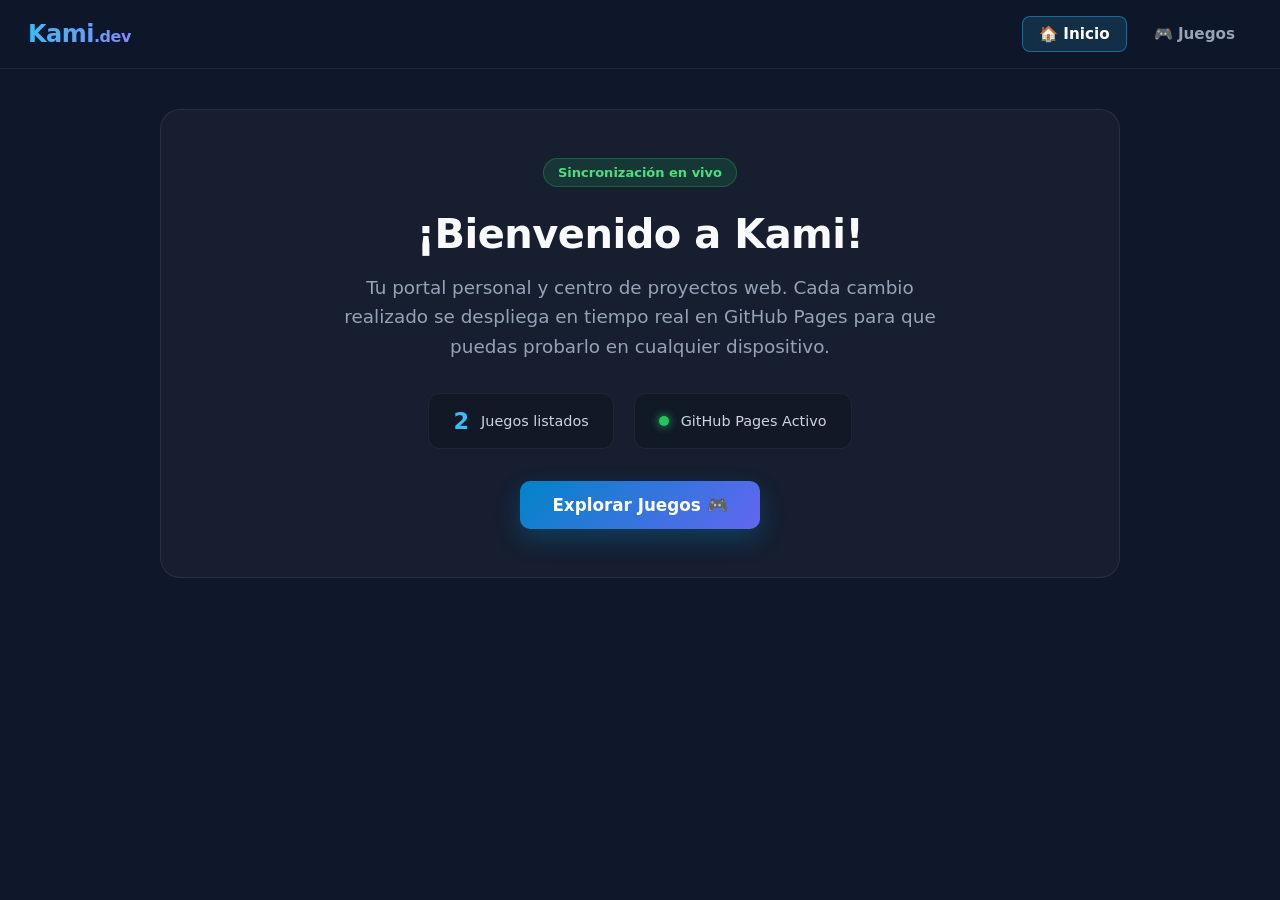
==== commit a2eabc9a: "Restore root portal with Exobots and Criptas" ====
--- a/index.html
+++ b/index.html
@@ -3,3971 +3,98 @@
 <head>
   <meta charset="UTF-8">
   <meta name="viewport" content="width=device-width, initial-scale=1.0">
-  <title>EXOBOTS // Torre de Órbita — Tactical Mecha RPG</title>
-  <link rel="preconnect" href="https://fonts.googleapis.com">
-  <link rel="preconnect" href="https://fonts.gstatic.com" crossorigin>
-  <link href="https://fonts.googleapis.com/css2?family=JetBrains+Mono:wght@400;600;700&family=Orbitron:wght@600;700;800;900&family=Rajdhani:wght@500;600;700&display=swap" rel="stylesheet">
-  <style>
-    :root {
-      --bg-void: #050811;
-      --bg-deep: #091020;
-      --bg-panel: rgba(11, 19, 36, 0.92);
-      --bg-card: rgba(16, 28, 52, 0.88);
-      --bg-card-hover: rgba(24, 42, 76, 0.95);
-      --border-dim: rgba(0, 240, 255, 0.18);
-      --border-bright: rgba(0, 240, 255, 0.55);
-      --cyan: #00f0ff;
-      --cyan-dim: rgba(0, 240, 255, 0.15);
-      --amber: #ffb800;
-      --amber-dim: rgba(255, 184, 0, 0.16);
-      --red: #ff2a54;
-      --red-dim: rgba(255, 42, 84, 0.18);
-      --green: #00ff9d;
-      --green-dim: rgba(0, 255, 157, 0.15);
-      --purple: #b86bff;
-      --purple-dim: rgba(184, 107, 255, 0.18);
-      --text-main: #eaf6ff;
-      --text-muted: #8aa4c8;
-      --font-display: 'Orbitron', 'Segoe UI', sans-serif;
-      --font-ui: 'Rajdhani', 'Segoe UI', sans-serif;
-      --font-mono: 'JetBrains Mono', monospace;
-    }
-
-    * {
-      box-sizing: border-box;
-      margin: 0;
-      padding: 0;
-    }
-
-    body {
-      background-color: var(--bg-void);
-      background-image:
-        radial-gradient(circle at 15% 15%, rgba(0, 240, 255, 0.07) 0%, transparent 40%),
-        radial-gradient(circle at 85% 80%, rgba(255, 42, 84, 0.07) 0%, transparent 40%),
-        linear-gradient(rgba(0, 240, 255, 0.03) 1px, transparent 1px),
-        linear-gradient(90deg, rgba(0, 240, 255, 0.03) 1px, transparent 1px);
-      background-size: 100% 100%, 100% 100%, 32px 32px, 32px 32px;
-      color: var(--text-main);
-      font-family: var(--font-ui);
-      min-height: 100vh;
-      display: flex;
-      flex-direction: column;
-      overflow-x: hidden;
-    }
-
-    /* TOP TACTICAL HEADER */
-    .hud-header {
-      display: flex;
-      flex-wrap: wrap;
-      justify-content: space-between;
-      align-items: center;
-      gap: 12px;
-      padding: 10px 20px;
-      background: rgba(6, 11, 24, 0.95);
-      border-bottom: 1px solid var(--border-bright);
-      box-shadow: 0 4px 24px rgba(0, 240, 255, 0.12);
-      position: sticky;
-      top: 0;
-      z-index: 100;
-      backdrop-filter: blur(10px);
-    }
-
-    .brand-block {
-      display: flex;
-      align-items: center;
-      gap: 12px;
-    }
-
-    .brand-emblem {
-      width: 38px;
-      height: 38px;
-      border: 2px solid var(--cyan);
-      background: var(--cyan-dim);
-      display: flex;
-      align-items: center;
-      justify-content: center;
-      font-family: var(--font-display);
-      font-weight: 900;
-      color: var(--cyan);
-      clip-path: polygon(20% 0%, 80% 0%, 100% 20%, 100% 80%, 80% 100%, 20% 100%, 0% 80%, 0% 20%);
-      box-shadow: 0 0 12px rgba(0, 240, 255, 0.4);
-    }
-
-    .brand-title {
-      font-family: var(--font-display);
-      font-size: 1.15rem;
-      font-weight: 800;
-      letter-spacing: 1.5px;
-      color: #fff;
-      text-shadow: 0 0 10px rgba(0, 240, 255, 0.5);
-    }
-
-    .brand-sub {
-      font-family: var(--font-mono);
-      font-size: 0.7rem;
-      color: var(--cyan);
-      letter-spacing: 1px;
-      display: block;
-    }
-
-    .hud-telemetry {
-      display: flex;
-      align-items: center;
-      gap: 12px;
-      flex-wrap: wrap;
-    }
-
-    .telemetry-pill {
-      background: rgba(12, 24, 46, 0.9);
-      border: 1px solid var(--border-dim);
-      padding: 6px 12px;
-      border-radius: 4px;
-      display: flex;
-      align-items: center;
-      gap: 8px;
-      font-family: var(--font-mono);
-      font-size: 0.82rem;
-    }
-
-    .telemetry-pill .label {
-      color: var(--text-muted);
-      font-size: 0.72rem;
-      text-transform: uppercase;
-    }
-
-    .telemetry-pill .val-credits {
-      color: var(--amber);
-      font-weight: 700;
-      font-size: 0.95rem;
-    }
-
-    .telemetry-pill .val-floor {
-      color: var(--cyan);
-      font-weight: 700;
-    }
-
-    .floor-select {
-      background: #081326;
-      color: var(--cyan);
-      border: 1px solid var(--cyan);
-      padding: 3px 8px;
-      border-radius: 3px;
-      font-family: var(--font-mono);
-      font-size: 0.8rem;
-      font-weight: 700;
-      cursor: pointer;
-    }
-
-    .hud-nav {
-      display: flex;
-      align-items: center;
-      gap: 8px;
-      flex-wrap: wrap;
-    }
-
-    .nav-tab {
-      background: rgba(14, 27, 50, 0.85);
-      border: 1px solid var(--border-dim);
-      color: var(--text-main);
-      padding: 8px 14px;
-      font-family: var(--font-display);
-      font-size: 0.75rem;
-      font-weight: 700;
-      letter-spacing: 0.8px;
-      cursor: pointer;
-      transition: all 0.18s ease;
-      clip-path: polygon(8px 0, 100% 0, 100% calc(100% - 8px), calc(100% - 8px) 100%, 0 100%, 0 8px);
-      text-decoration: none;
-      display: inline-flex;
-      align-items: center;
-      gap: 6px;
-    }
-
-    .nav-tab:hover {
-      border-color: var(--cyan);
-      color: var(--cyan);
-      box-shadow: 0 0 12px rgba(0, 240, 255, 0.25);
-    }
-
-    .nav-tab.active {
-      background: linear-gradient(135deg, rgba(0, 240, 255, 0.24), rgba(0, 140, 255, 0.18));
-      border-color: var(--cyan);
-      color: #fff;
-      box-shadow: 0 0 16px rgba(0, 240, 255, 0.35);
-    }
-
-    .nav-tab.danger {
-      border-color: rgba(255, 42, 84, 0.45);
-      color: #ff7a95;
-    }
-
-    .nav-tab.danger:hover {
-      background: var(--red-dim);
-      border-color: var(--red);
-      color: #fff;
-    }
-
-    .nav-tab.portal-link {
-      border-color: rgba(184, 107, 255, 0.45);
-      color: #d6adff;
-    }
-
-    /* MAIN VIEWPORT */
-    .viewport {
-      flex: 1;
-      max-width: 1560px;
-      width: 100%;
-      margin: 0 auto;
-      padding: 16px 20px;
-      display: flex;
-      flex-direction: column;
-    }
-
-    .screen {
-      display: none;
-      flex-direction: column;
-      gap: 16px;
-      animation: bootScreen 0.25s ease-out;
-    }
-
-    .screen.active {
-      display: flex;
-    }
-
-    @keyframes bootScreen {
-      from { opacity: 0; transform: translateY(6px); }
-      to { opacity: 1; transform: translateY(0); }
-    }
-
-    /* PANELS & CARDS */
-    .cyber-panel {
-      background: var(--bg-panel);
-      border: 1px solid var(--border-dim);
-      border-radius: 6px;
-      padding: 16px;
-      position: relative;
-      box-shadow: 0 8px 30px rgba(0, 0, 0, 0.55);
-    }
-
-    .cyber-panel::before {
-      content: '';
-      position: absolute;
-      top: 0;
-      left: 0;
-      width: 36px;
-      height: 2px;
-      background: var(--cyan);
-      box-shadow: 0 0 8px var(--cyan);
-    }
-
-    .panel-header {
-      display: flex;
-      justify-content: space-between;
-      align-items: center;
-      border-bottom: 1px solid rgba(0, 240, 255, 0.14);
-      padding-bottom: 10px;
-      margin-bottom: 12px;
-    }
-
-    .panel-title {
-      font-family: var(--font-display);
-      font-size: 0.92rem;
-      letter-spacing: 1px;
-      color: var(--cyan);
-      text-transform: uppercase;
-      display: flex;
-      align-items: center;
-      gap: 8px;
-    }
-
-    /* STARTER SELECTION SCREEN */
-    .starter-hero {
-      text-align: center;
-      padding: 20px 16px 8px;
-    }
-
-    .starter-hero h1 {
-      font-family: var(--font-display);
-      font-size: 1.9rem;
-      color: #fff;
-      letter-spacing: 2px;
-      text-shadow: 0 0 20px rgba(0, 240, 255, 0.45);
-      margin-bottom: 8px;
-    }
-
-    .starter-hero p {
-      color: var(--text-muted);
-      max-width: 780px;
-      margin: 0 auto;
-      font-size: 1.05rem;
-      line-height: 1.45;
-    }
-
-    .starter-grid {
-      display: grid;
-      grid-template-columns: repeat(auto-fit, minmax(310px, 1fr));
-      gap: 18px;
-      margin-top: 8px;
-    }
-
-    .starter-card {
-      background: var(--bg-card);
-      border: 1px solid var(--border-dim);
-      border-radius: 8px;
-      padding: 18px;
-      display: flex;
-      flex-direction: column;
-      gap: 12px;
-      transition: all 0.2s ease;
-      position: relative;
-      overflow: hidden;
-    }
-
-    .starter-card:hover {
-      transform: translateY(-4px);
-      border-color: var(--cyan);
-      box-shadow: 0 12px 30px rgba(0, 240, 255, 0.18);
-    }
-
-    .starter-svg-stage {
-      height: 220px;
-      background: radial-gradient(circle at center, rgba(0, 240, 255, 0.1), rgba(5, 9, 20, 0.9));
-      border: 1px solid rgba(255, 255, 255, 0.07);
-      border-radius: 6px;
-      display: flex;
-      align-items: center;
-      justify-content: center;
-      padding: 8px;
-    }
-
-    .starter-stats-bars {
-      display: grid;
-      grid-template-columns: 1fr 1fr;
-      gap: 8px;
-      font-family: var(--font-mono);
-      font-size: 0.78rem;
-      background: rgba(0, 0, 0, 0.35);
-      padding: 10px;
-      border-radius: 6px;
-    }
-
-    .starter-parts-preview {
-      display: flex;
-      flex-direction: column;
-      gap: 4px;
-      font-size: 0.82rem;
-      color: var(--text-muted);
-    }
-
-    .starter-parts-preview div {
-      display: flex;
-      justify-content: space-between;
-      border-bottom: 1px dashed rgba(255, 255, 255, 0.06);
-      padding-bottom: 2px;
-    }
-
-    /* TOWER STAGE PROGRESS BAR */
-    .tower-banner {
-      display: flex;
-      flex-wrap: wrap;
-      justify-content: space-between;
-      align-items: center;
-      gap: 14px;
-      background: linear-gradient(90deg, rgba(10, 22, 46, 0.95), rgba(18, 28, 56, 0.95));
-      border: 1px solid var(--border-bright);
-      padding: 12px 18px;
-      border-radius: 6px;
-    }
-
-    .stage-track {
-      display: flex;
-      align-items: center;
-      gap: 8px;
-      flex-wrap: wrap;
-    }
-
-    .stage-node {
-      padding: 6px 12px;
-      border: 1px solid rgba(255, 255, 255, 0.15);
-      background: rgba(5, 10, 22, 0.8);
-      font-family: var(--font-mono);
-      font-size: 0.76rem;
-      border-radius: 4px;
-      color: var(--text-muted);
-      display: flex;
-      align-items: center;
-      gap: 6px;
-    }
-
-    .stage-node.cleared {
-      border-color: var(--green);
-      color: var(--green);
-      background: var(--green-dim);
-    }
-
-    .stage-node.current {
-      border-color: var(--cyan);
-      color: #fff;
-      background: rgba(0, 240, 255, 0.22);
-      box-shadow: 0 0 12px rgba(0, 240, 255, 0.35);
-      font-weight: 700;
-    }
-
-    .stage-node.boss {
-      border-color: rgba(255, 42, 84, 0.5);
-    }
-
-    .stage-node.boss.current {
-      background: var(--red-dim);
-      border-color: var(--red);
-      color: #fff;
-      box-shadow: 0 0 14px rgba(255, 42, 84, 0.45);
-    }
-
-    /* COMBAT ARENA GRID */
-    .combat-arena {
-      display: grid;
-      grid-template-columns: 1.15fr 0.95fr 1.15fr;
-      gap: 16px;
-      align-items: start;
-    }
-
-    @media (max-width: 1200px) {
-      .combat-arena {
-        grid-template-columns: 1fr;
-      }
-    }
-
-    .combatant-header {
-      display: flex;
-      justify-content: space-between;
-      align-items: flex-start;
-      margin-bottom: 10px;
-      gap: 8px;
-    }
-
-    .combatant-name {
-      font-family: var(--font-display);
-      font-size: 1.05rem;
-      font-weight: 800;
-      letter-spacing: 1px;
-    }
-
-    .speed-badge {
-      font-family: var(--font-mono);
-      font-size: 0.78rem;
-      padding: 4px 8px;
-      border-radius: 4px;
-      background: rgba(0, 240, 255, 0.12);
-      border: 1px solid var(--border-dim);
-      color: var(--cyan);
-    }
-
-    /* VITAL TORSO & AP BARS */
-    .vital-box {
-      background: rgba(5, 10, 22, 0.85);
-      border: 1px solid rgba(255, 255, 255, 0.1);
-      padding: 10px 12px;
-      border-radius: 6px;
-      margin-bottom: 10px;
-      display: flex;
-      flex-direction: column;
-      gap: 8px;
-    }
-
-    .bar-row {
-      display: flex;
-      flex-direction: column;
-      gap: 4px;
-    }
-
-    .bar-labels {
-      display: flex;
-      justify-content: space-between;
-      font-family: var(--font-mono);
-      font-size: 0.76rem;
-    }
-
-    .progress-track {
-      width: 100%;
-      height: 10px;
-      background: rgba(255, 255, 255, 0.08);
-      border-radius: 3px;
-      overflow: hidden;
-      position: relative;
-    }
-
-    .progress-fill {
-      height: 100%;
-      transition: width 0.28s ease;
-    }
-
-    .progress-fill.torso-hp {
-      background: linear-gradient(90deg, #00e676, #00f0ff);
-      box-shadow: 0 0 8px rgba(0, 240, 255, 0.5);
-    }
-
-    .progress-fill.torso-hp.low {
-      background: linear-gradient(90deg, #ff1744, #ff9100);
-    }
-
-    .ap-pips {
-      display: grid;
-      grid-template-columns: repeat(10, 1fr);
-      gap: 4px;
-    }
-
-    .ap-pip {
-      height: 10px;
-      border-radius: 2px;
-      background: rgba(255, 255, 255, 0.08);
-      border: 1px solid rgba(255, 184, 0, 0.25);
-      transition: all 0.2s ease;
-    }
-
-    .ap-pip.filled {
-      background: var(--amber);
-      border-color: #ffe082;
-      box-shadow: 0 0 8px rgba(255, 184, 0, 0.65);
-    }
-
-    .ap-pip.preview-cost {
-      background: var(--red);
-      border-color: #ff8a80;
-      animation: pulsePip 0.7s infinite alternate;
-    }
-
-    @keyframes pulsePip {
-      from { opacity: 0.45; }
-      to { opacity: 1; }
-    }
-
-    /* MECHA SVG STAGE */
-    .mecha-stage {
-      position: relative;
-      height: 335px;
-      background:
-        radial-gradient(circle at 50% 45%, rgba(0, 240, 255, 0.11), transparent 68%),
-        linear-gradient(180deg, rgba(6, 12, 26, 0.85) 0%, rgba(10, 20, 40, 0.95) 100%);
-      border: 1px solid rgba(0, 240, 255, 0.2);
-      border-radius: 6px;
-      display: flex;
-      align-items: center;
-      justify-content: center;
-      margin-bottom: 12px;
-      overflow: hidden;
-    }
-
-    .mecha-stage.targeting-mode {
-      border-color: var(--red);
-      box-shadow: inset 0 0 24px rgba(255, 42, 84, 0.25), 0 0 16px rgba(255, 42, 84, 0.35);
-    }
-
-    .mecha-svg {
-      width: 100%;
-      height: 100%;
-      max-width: 390px;
-      max-height: 330px;
-      user-select: none;
-    }
-
-    .mecha-part-group {
-      cursor: pointer;
-      transition: filter 0.18s ease, transform 0.18s ease;
-    }
-
-    .mecha-part-group:hover {
-      filter: brightness(1.28) drop-shadow(0 0 8px rgba(0, 240, 255, 0.75));
-    }
-
-    .mecha-part-group.selected-part {
-      filter: brightness(1.35) drop-shadow(0 0 12px #ffb800);
-    }
-
-    .mecha-part-group.targetable-part:hover {
-      filter: brightness(1.35) drop-shadow(0 0 12px #ff2a54);
-    }
-
-    .mecha-part-group.destroyed-part {
-      cursor: not-allowed;
-      opacity: 0.55;
-      filter: grayscale(0.95) contrast(1.2);
-    }
-
-    .floating-dmg {
-      position: absolute;
-      font-family: var(--font-display);
-      font-weight: 900;
-      font-size: 1.35rem;
-      pointer-events: none;
-      z-index: 30;
-      text-shadow: 0 2px 10px rgba(0, 0, 0, 0.95);
-      animation: floatUp 1.05s ease-out forwards;
-    }
-
-    @keyframes floatUp {
-      0% { opacity: 1; transform: translateY(0) scale(0.85); }
-      30% { opacity: 1; transform: translateY(-14px) scale(1.1); }
-      100% { opacity: 0; transform: translateY(-44px) scale(0.95); }
-    }
-
-    /* 6-PART ACTION DECK */
-    .parts-deck {
-      display: grid;
-      grid-template-columns: repeat(2, 1fr);
-      gap: 8px;
-    }
-
-    .part-card {
-      background: rgba(11, 22, 42, 0.92);
-      border: 1px solid rgba(255, 255, 255, 0.12);
-      border-radius: 5px;
-      padding: 8px 10px;
-      cursor: pointer;
-      transition: all 0.16s ease;
-      display: flex;
-      flex-direction: column;
-      gap: 5px;
-      position: relative;
-    }
-
-    .part-card:hover:not(.disabled) {
-      border-color: var(--cyan);
-      background: var(--bg-card-hover);
-      transform: translateY(-1px);
-    }
-
-    .part-card.selected {
-      border-color: var(--amber);
-      box-shadow: 0 0 14px rgba(255, 184, 0, 0.4);
-      background: rgba(45, 34, 12, 0.7);
-    }
-
-    .part-card.target-highlight {
-      border-color: var(--red);
-      box-shadow: 0 0 12px rgba(255, 42, 84, 0.35);
-    }
-
-    .part-card.target-highlight:hover {
-      background: rgba(65, 14, 28, 0.85);
-      transform: scale(1.02);
-    }
-
-    .part-card.destroyed {
-      opacity: 0.45;
-      border-color: rgba(255, 42, 84, 0.3);
-      background: rgba(20, 10, 15, 0.75);
-      cursor: not-allowed;
-    }
-
-    .part-card.no-ap {
-      opacity: 0.68;
-    }
-
-    .part-card-top {
-      display: flex;
-      justify-content: space-between;
-      align-items: center;
-      gap: 4px;
-    }
-
-    .slot-tag {
-      font-family: var(--font-mono);
-      font-size: 0.66rem;
-      padding: 1px 5px;
-      border-radius: 3px;
-      background: rgba(255, 255, 255, 0.08);
-      color: var(--text-muted);
-      text-transform: uppercase;
-    }
-
-    .ap-badge {
-      font-family: var(--font-mono);
-      font-size: 0.72rem;
-      font-weight: 700;
-      padding: 1px 6px;
-      border-radius: 3px;
-      background: var(--amber-dim);
-      color: var(--amber);
-      border: 1px solid rgba(255, 184, 0, 0.4);
-    }
-
-    .part-name-row {
-      font-weight: 700;
-      font-size: 0.86rem;
-      color: #fff;
-      white-space: nowrap;
-      overflow: hidden;
-      text-overflow: ellipsis;
-    }
-
-    .part-stats-mini {
-      display: flex;
-      justify-content: space-between;
-      font-family: var(--font-mono);
-      font-size: 0.7rem;
-      color: var(--text-muted);
-    }
-
-    .mini-hp-bar {
-      width: 100%;
-      height: 5px;
-      background: rgba(255, 255, 255, 0.1);
-      border-radius: 2px;
-      overflow: hidden;
-    }
-
-    .mini-hp-fill {
-      height: 100%;
-      background: var(--green);
-      transition: width 0.25s ease;
-    }
-
-    /* BUTTONS */
-    .cyber-btn {
-      background: linear-gradient(135deg, rgba(0, 240, 255, 0.22), rgba(0, 110, 255, 0.28));
-      border: 1px solid var(--cyan);
-      color: #fff;
-      font-family: var(--font-display);
-      font-size: 0.82rem;
-      font-weight: 700;
-      letter-spacing: 1px;
-      padding: 10px 16px;
-      border-radius: 4px;
-      cursor: pointer;
-      transition: all 0.18s ease;
-      text-transform: uppercase;
-      display: inline-flex;
-      align-items: center;
-      justify-content: center;
-      gap: 8px;
-    }
-
-    .cyber-btn:hover:not(:disabled) {
-      background: linear-gradient(135deg, rgba(0, 240, 255, 0.42), rgba(0, 140, 255, 0.45));
-      box-shadow: 0 0 18px rgba(0, 240, 255, 0.45);
-      transform: translateY(-1px);
-    }
-
-    .cyber-btn:disabled {
-      opacity: 0.4;
-      cursor: not-allowed;
-    }
-
-    .cyber-btn.amber {
-      background: linear-gradient(135deg, rgba(255, 184, 0, 0.25), rgba(255, 115, 0, 0.28));
-      border-color: var(--amber);
-      color: #fff;
-    }
-
-    .cyber-btn.amber:hover:not(:disabled) {
-      background: linear-gradient(135deg, rgba(255, 184, 0, 0.45), rgba(255, 115, 0, 0.45));
-      box-shadow: 0 0 18px rgba(255, 184, 0, 0.45);
-    }
-
-    .cyber-btn.red {
-      background: linear-gradient(135deg, rgba(255, 42, 84, 0.25), rgba(180, 10, 45, 0.3));
-      border-color: var(--red);
-    }
-
-    .cyber-btn.green {
-      background: linear-gradient(135deg, rgba(0, 255, 157, 0.22), rgba(0, 160, 110, 0.3));
-      border-color: var(--green);
-    }
-
-    /* CENTER TELEMETRY & COMBAT LOG */
-    .tactical-banner {
-      padding: 12px;
-      border-radius: 6px;
-      border: 1px solid var(--border-bright);
-      background: rgba(0, 240, 255, 0.08);
-      margin-bottom: 12px;
-      font-family: var(--font-mono);
-      font-size: 0.82rem;
-      line-height: 1.4;
-    }
-
-    .tactical-banner.targeting {
-      background: rgba(255, 42, 84, 0.16);
-      border-color: var(--red);
-      color: #ffd0d9;
-      animation: alertPulse 1.1s infinite alternate;
-    }
-
-    @keyframes alertPulse {
-      from { box-shadow: 0 0 6px rgba(255, 42, 84, 0.25); }
-      to { box-shadow: 0 0 18px rgba(255, 42, 84, 0.55); }
-    }
-
-    .inspector-box {
-      background: rgba(6, 13, 28, 0.9);
-      border: 1px solid rgba(255, 255, 255, 0.1);
-      border-radius: 6px;
-      padding: 12px;
-      margin-bottom: 12px;
-      font-size: 0.85rem;
-    }
-
-    .combat-log {
-      height: 360px;
-      overflow-y: auto;
-      background: rgba(4, 8, 17, 0.95);
-      border: 1px solid rgba(0, 240, 255, 0.18);
-      border-radius: 5px;
-      padding: 10px 12px;
-      font-family: var(--font-mono);
-      font-size: 0.76rem;
-      display: flex;
-      flex-direction: column;
-      gap: 6px;
-    }
-
-    .log-entry {
-      padding: 5px 8px;
-      border-left: 3px solid var(--cyan);
-      background: rgba(255, 255, 255, 0.02);
-      line-height: 1.4;
-      border-radius: 0 4px 4px 0;
-    }
-
-    .log-entry.attack { border-left-color: var(--red); }
-    .log-entry.guard { border-left-color: var(--cyan); background: rgba(0, 240, 255, 0.05); }
-    .log-entry.intercept { border-left-color: var(--amber); background: rgba(255, 184, 0, 0.07); }
-    .log-entry.special { border-left-color: var(--purple); background: rgba(184, 107, 255, 0.07); }
-    .log-entry.destroy { border-left-color: #ff1744; background: rgba(255, 23, 68, 0.14); color: #ff9eb0; font-weight: 600; }
-    .log-entry.system { border-left-color: var(--green); color: #b9f6ca; }
-
-    /* GARAGE & SHOP LAYOUTS */
-    .garage-grid {
-      display: grid;
-      grid-template-columns: 380px 1fr 1.15fr;
-      gap: 16px;
-      align-items: start;
-    }
-
-    @media (max-width: 1200px) {
-      .garage-grid {
-        grid-template-columns: 1fr;
-      }
-    }
-
-    .slot-list {
-      display: flex;
-      flex-direction: column;
-      gap: 10px;
-    }
-
-    .equipped-slot-card {
-      background: rgba(12, 23, 44, 0.92);
-      border: 1px solid rgba(0, 240, 255, 0.2);
-      border-radius: 6px;
-      padding: 12px;
-      cursor: pointer;
-      transition: all 0.16s ease;
-    }
-
-    .equipped-slot-card:hover,
-    .equipped-slot-card.active-filter {
-      border-color: var(--cyan);
-      box-shadow: 0 0 14px rgba(0, 240, 255, 0.25);
-    }
-
-    .comfort-bar-wrap {
-      margin-top: 6px;
-    }
-
-    .comfort-bar-track {
-      height: 7px;
-      background: rgba(255, 255, 255, 0.1);
-      border-radius: 4px;
-      overflow: hidden;
-      position: relative;
-    }
-
-    .comfort-bar-fill {
-      height: 100%;
-      background: linear-gradient(90deg, var(--amber), var(--green), var(--cyan));
-      transition: width 0.3s ease;
-    }
-
-    .filter-pills {
-      display: flex;
-      flex-wrap: wrap;
-      gap: 6px;
-      margin-bottom: 12px;
-    }
-
-    .filter-pill {
-      background: rgba(10, 20, 40, 0.9);
-      border: 1px solid rgba(255, 255, 255, 0.15);
-      color: var(--text-muted);
-      padding: 5px 10px;
-      border-radius: 4px;
-      font-family: var(--font-mono);
-      font-size: 0.73rem;
-      cursor: pointer;
-    }
-
-    .filter-pill.active {
-      border-color: var(--cyan);
-      color: var(--cyan);
-      background: var(--cyan-dim);
-      font-weight: 700;
-    }
-
-    .inventory-grid {
-      display: grid;
-      grid-template-columns: repeat(auto-fill, minmax(260px, 1fr));
-      gap: 10px;
-      max-height: 620px;
-      overflow-y: auto;
-      padding-right: 4px;
-    }
-
-    .shop-grid {
-      display: grid;
-      grid-template-columns: repeat(auto-fill, minmax(310px, 1fr));
-      gap: 16px;
-    }
-
-    .badge-arch {
-      font-family: var(--font-mono);
-      font-size: 0.68rem;
-      padding: 2px 6px;
-      border-radius: 3px;
-      font-weight: 700;
-      text-transform: uppercase;
-    }
-
-    .badge-arch.OFFENSIVE { background: var(--red-dim); color: #ff6b88; border: 1px solid rgba(255, 42, 84, 0.4); }
-    .badge-arch.DEFENSIVE { background: var(--cyan-dim); color: var(--cyan); border: 1px solid rgba(0, 240, 255, 0.4); }
-    .badge-arch.BALANCED { background: var(--amber-dim); color: var(--amber); border: 1px solid rgba(255, 184, 0, 0.4); }
-
-    .badge-action {
-      font-family: var(--font-mono);
-      font-size: 0.68rem;
-      padding: 2px 6px;
-      border-radius: 3px;
-      font-weight: 700;
-    }
-
-    .badge-action.ATTACK { background: rgba(255, 42, 84, 0.2); color: #ff8da1; }
-    .badge-action.GUARD { background: rgba(0, 240, 255, 0.2); color: #70f8ff; }
-    .badge-action.SPECIAL { background: rgba(184, 107, 255, 0.22); color: #d8b2ff; }
-
-    /* MODALS */
-    .modal-backdrop {
-      position: fixed;
-      inset: 0;
-      background: rgba(3, 6, 14, 0.88);
-      backdrop-filter: blur(8px);
-      z-index: 200;
-      display: none;
-      align-items: center;
-      justify-content: center;
-      padding: 20px;
-      overflow-y: auto;
-    }
-
-    .modal-backdrop.active {
-      display: flex;
-    }
-
-    .modal-card {
-      background: #0a1428;
-      border: 2px solid var(--cyan);
-      border-radius: 8px;
-      max-width: 1080px;
-      width: 100%;
-      max-height: 92vh;
-      overflow-y: auto;
-      padding: 24px;
-      box-shadow: 0 0 50px rgba(0, 240, 255, 0.25);
-    }
-
-    .loot-parts-grid {
-      display: grid;
-      grid-template-columns: repeat(auto-fit, minmax(290px, 1fr));
-      gap: 12px;
-      margin-top: 14px;
-    }
-
-    .comfort-report-grid {
-      display: grid;
-      grid-template-columns: repeat(auto-fit, minmax(210px, 1fr));
-      gap: 8px;
-      margin: 12px 0;
-      background: rgba(0, 0, 0, 0.35);
-      padding: 12px;
-      border-radius: 6px;
-    }
-  </style>
+  <title>Kami - Centro de Juegos</title>
+  <link rel="stylesheet" href="style.css">
 </head>
 <body>
+  <!-- Barra de navegación -->
+  <nav class="navbar">
+    <div class="logo">Kami<span>.dev</span></div>
+    <div class="nav-links">
+      <button class="nav-btn active" onclick="switchTab('inicio')">🏠 Inicio</button>
+      <button class="nav-btn" onclick="switchTab('juegos')">🎮 Juegos</button>
+    </div>
+  </nav>
 
-  <!-- TOP TACTICAL HEADER -->
-  <header class="hud-header">
-    <div class="brand-block">
-      <div class="brand-emblem">EX</div>
-      <div>
-        <div class="brand-title">EXOBOTS // TORRE DE ÓRBITA</div>
-        <span class="brand-sub">SISTEMA TÁCTICO MODULAR DE 6 NÚCLEOS • V1.0 ONLINE-READY</span>
-      </div>
-    </div>
-
-    <div class="hud-telemetry" id="hud-telemetry-bar" style="display: none;">
-      <div class="telemetry-pill">
-        <span class="label">Créditos</span>
-        <span class="val-credits" id="hud-credits">₡ 0</span>
-      </div>
-      <div class="telemetry-pill">
-        <span class="label">Piso Activo</span>
-        <select id="hud-floor-select" class="floor-select" title="Selector de Piso Desbloqueado"></select>
-      </div>
-      <div class="telemetry-pill">
-        <span class="label">Piso Máx</span>
-        <span class="val-floor" id="hud-max-floor">PISO 1</span>
-      </div>
-      <div class="telemetry-pill">
-        <span class="label">Confort Medio</span>
-        <span class="val-floor" id="hud-avg-comfort" style="color: var(--green);">0%</span>
-      </div>
-    </div>
-
-    <nav class="hud-nav">
-      <button class="nav-tab active" id="nav-btn-combat" onclick="window.App.switchScreen('combat')" style="display: none;">⚔️ TORRE</button>
-      <button class="nav-tab" id="nav-btn-garage" onclick="window.App.switchScreen('garage')" style="display: none;">🔧 GARAJE (<span id="nav-inv-count">0</span>)</button>
-      <button class="nav-tab" id="nav-btn-shop" onclick="window.App.switchScreen('shop')" style="display: none;">🛒 TIENDA</button>
-      <a href="portal.html" class="nav-tab portal-link" title="Ir al Portal de Juegos Kami">🌐 PORTAL KAMI</a>
-      <button class="nav-tab danger" id="nav-btn-reset" onclick="window.App.promptResetSave()" title="Borrar Partida guardada en localStorage">🗑️ RESET PARTIDA</button>
-    </nav>
-  </header>
-
-  <!-- MAIN VIEWPORT -->
-  <main class="viewport">
-
-    <!-- 1. STARTER SELECTION SCREEN -->
-    <section id="screen-starter" class="screen">
-      <div class="starter-hero">
-        <h1>SELECCIONA TU EXOESQUELETO INICIAL</h1>
-        <p>Bienvenido a la Torre de Órbita. Todo Exobot se compone de <strong>6 piezas independientes</strong> (Cabeza, Torso Vital, 2 Brazos y 2 Piernas). Si el HP de tu <strong>Torso</strong> cae a 0, perderás el combate inmediatamente. Derrota enemigos, róbales piezas y entrena su <strong>Confort (0% a 100%)</strong> para desbloquear su verdadero potencial.</p>
-      </div>
-      <div id="starter-cards-container" class="starter-grid"></div>
-    </section>
-
-    <!-- 2. COMBAT & INFINITE TOWER SCREEN -->
-    <section id="screen-combat" class="screen">
-      <div class="tower-banner">
-        <div>
-          <div style="font-family: var(--font-display); font-size: 1.05rem; color: #fff; letter-spacing: 1px;">
-            <span id="tower-floor-title">TORRE DE ÓRBITA — PISO 1</span>
-            <span id="tower-tier-badge" style="margin-left: 8px; font-size: 0.78rem; color: var(--cyan); font-family: var(--font-mono);">[TIER 1]</span>
+  <!-- Contenedor principal -->
+  <main class="container">
+    <!-- PESTAÑA: INICIO -->
+    <section id="tab-inicio" class="tab-content active">
+      <div class="hero-card">
+        <div class="badge">Sincronización en vivo</div>
+        <h1>¡Bienvenido a Kami!</h1>
+        <p>Tu portal personal y centro de proyectos web. Cada cambio realizado se despliega en tiempo real en GitHub Pages para que puedas probarlo en cualquier dispositivo.</p>
+        
+        <div class="quick-stats">
+          <div class="stat-box">
+            <span class="stat-number" id="game-count">2</span>
+            <span class="stat-label">Juegos listados</span>
           </div>
-          <div style="font-size: 0.85rem; color: var(--text-muted);" id="tower-subtitle">
-            Supera los 5 combates consecutivos del piso para desbloquear el siguiente nivel. Puedes cambiar de piso en cualquier momento.
+          <div class="stat-box">
+            <span class="stat-indicator"></span>
+            <span class="stat-label">GitHub Pages Activo</span>
           </div>
         </div>
-        <div class="stage-track" id="tower-stage-track"></div>
-      </div>
 
-      <div class="combat-arena">
-        <!-- PLAYER COLUMN -->
-        <div class="cyber-panel" id="player-combat-panel">
-          <div class="combatant-header">
-            <div>
-              <div class="combatant-name" style="color: var(--cyan);" id="player-combat-name">EXOBOT ALIADO</div>
-              <div style="font-size: 0.8rem; color: var(--text-muted);" id="player-combat-sub">Sincronización Neural Activa</div>
-            </div>
-            <div class="speed-badge" id="player-combat-spd">⚡ SPD: 0</div>
-          </div>
-
-          <div class="vital-box">
-            <div class="bar-row">
-              <div class="bar-labels">
-                <span style="color: var(--cyan); font-weight: 700;">💠 NÚCLEO TORSO (VITAL)</span>
-                <span id="player-torso-hp-text">0 / 0 HP</span>
-              </div>
-              <div class="progress-track">
-                <div class="progress-fill torso-hp" id="player-torso-hp-bar" style="width: 100%;"></div>
-              </div>
-            </div>
-
-            <div class="bar-row">
-              <div class="bar-labels">
-                <span style="color: var(--amber); font-weight: 700;">⚡ PUNTOS DE ACCIÓN (PA) [+4/turno • Máx 10]</span>
-                <span id="player-ap-text" style="color: var(--amber); font-weight: 700;">4 / 10 PA</span>
-              </div>
-              <div class="ap-pips" id="player-ap-pips"></div>
-            </div>
-          </div>
-
-          <div class="mecha-stage" id="player-svg-stage"></div>
-
-          <div style="display: flex; justify-content: space-between; align-items: center; margin-bottom: 8px;">
-            <span style="font-family: var(--font-display); font-size: 0.78rem; color: var(--cyan);">MÓDULOS DE ACCIÓN (CLIC PARA USAR)</span>
-            <button class="cyber-btn amber" id="btn-end-turn" onclick="window.App.endPlayerTurn()" style="padding: 6px 12px; font-size: 0.75rem;">
-              ⏭️ TERMINAR TURNO (GUARDAR PA)
-            </button>
-          </div>
-
-          <div class="parts-deck" id="player-parts-deck"></div>
-        </div>
-
-        <!-- CENTER COLUMN: TACTICAL TELEMETRY & COMBAT LOG -->
-        <div class="cyber-panel">
-          <div class="panel-header">
-            <div class="panel-title">📡 TELEMETRÍA Y CONSOLA TÁCTICA</div>
-            <span id="combat-round-badge" style="font-family: var(--font-mono); font-size: 0.78rem; color: var(--amber);">RONDA 1</span>
-          </div>
-
-          <div id="combat-order-banner" style="background: rgba(0,0,0,0.4); border: 1px solid rgba(255,255,255,0.08); padding: 8px 10px; border-radius: 5px; margin-bottom: 10px; font-family: var(--font-mono); font-size: 0.75rem; display: flex; justify-content: space-between; align-items: center;">
-            <span id="turn-order-text">Orden de Turno: Calculando...</span>
-            <span id="active-turn-pill" style="color: var(--cyan); font-weight: 700;">TU TURNO</span>
-          </div>
-
-          <div class="tactical-banner" id="combat-action-banner">
-            Selecciona una de tus 6 piezas para activar Guardia, Habilidad Táctica o armar un Ataque.
-          </div>
-
-          <div class="inspector-box" id="combat-part-inspector">
-            <div style="color: var(--text-muted); font-size: 0.8rem;">
-              Pasa el cursor o selecciona cualquier pieza aliada o enemiga para inspeccionar su Defensa Pasiva (25% DEF), Confort y habilidades de sincronización (50% / 100%).
-            </div>
-          </div>
-
-          <div style="display: flex; justify-content: space-between; align-items: center; margin-bottom: 6px;">
-            <span style="font-family: var(--font-display); font-size: 0.76rem; color: var(--text-muted);">REGISTRO DE COMBATE (SERIALIZABLE EVENT LOG)</span>
-            <button onclick="window.App.exportCombatEventsJSON()" style="background: transparent; border: 1px solid var(--border-dim); color: var(--cyan); font-family: var(--font-mono); font-size: 0.68rem; padding: 2px 7px; border-radius: 3px; cursor: pointer;" title="Ver JSON de acciones/eventos para arquitectura Online">
-              { } JSON SNAPSHOT
-            </button>
-          </div>
-          <div class="combat-log" id="combat-log"></div>
-        </div>
-
-        <!-- ENEMY COLUMN -->
-        <div class="cyber-panel" id="enemy-combat-panel">
-          <div class="combatant-header">
-            <div>
-              <div class="combatant-name" style="color: var(--red);" id="enemy-combat-name">HOSTIL DETECTADO</div>
-              <div style="font-size: 0.8rem; color: var(--text-muted);" id="enemy-combat-sub">Amenaza de Sector</div>
-            </div>
-            <div class="speed-badge" id="enemy-combat-spd" style="color: #ff8da1; border-color: rgba(255,42,84,0.35); background: rgba(255,42,84,0.12);">⚡ SPD: 0</div>
-          </div>
-
-          <div class="vital-box">
-            <div class="bar-row">
-              <div class="bar-labels">
-                <span style="color: var(--red); font-weight: 700;">🎯 NÚCLEO TORSO ENEMIGO (OBJETIVO VITAL)</span>
-                <span id="enemy-torso-hp-text">0 / 0 HP</span>
-              </div>
-              <div class="progress-track">
-                <div class="progress-fill torso-hp" id="enemy-torso-hp-bar" style="width: 100%; background: linear-gradient(90deg, #ff2a54, #ff9100);"></div>
-              </div>
-            </div>
-
-            <div class="bar-row">
-              <div class="bar-labels">
-                <span style="color: var(--amber); font-weight: 700;">⚡ PA ENEMIGO</span>
-                <span id="enemy-ap-text" style="color: var(--amber); font-weight: 700;">4 / 10 PA</span>
-              </div>
-              <div class="ap-pips" id="enemy-ap-pips"></div>
-            </div>
-          </div>
-
-          <div class="mecha-stage" id="enemy-svg-stage"></div>
-
-          <div style="display: flex; justify-content: space-between; align-items: center; margin-bottom: 8px;">
-            <span style="font-family: var(--font-display); font-size: 0.78rem; color: var(--red);">PIEZAS DEL ENEMIGO (CLIC PARA ATACAR)</span>
-            <span style="font-family: var(--font-mono); font-size: 0.7rem; color: var(--text-muted);" id="enemy-guard-summary">Sin Guardia Activa</span>
-          </div>
-
-          <div class="parts-deck" id="enemy-parts-deck"></div>
-        </div>
+        <button class="cta-btn" onclick="switchTab('juegos')">Explorar Juegos 🎮</button>
       </div>
     </section>
 
-    <!-- 3. GARAGE / WORKSHOP SCREEN -->
-    <section id="screen-garage" class="screen">
-      <div class="garage-grid">
-        <!-- LEFT: VISUALIZER & TOTAL STATS -->
-        <div class="cyber-panel">
-          <div class="panel-header">
-            <div class="panel-title">🤖 CHASIS ENSAMBLADO</div>
-            <button class="cyber-btn" style="padding: 5px 10px; font-size: 0.72rem;" onclick="window.App.switchScreen('combat')">⚔️ IR A COMBATIR</button>
+    <!-- PESTAÑA: JUEGOS -->
+    <section id="tab-juegos" class="tab-content">
+      <div class="section-header">
+        <h2>🎮 Zona de Juegos HTML</h2>
+        <p>Juegos desarrollados en HTML5, CSS y JavaScript listos para jugar desde cualquier pantalla.</p>
+      </div>
+
+      <div class="games-grid">
+        <!-- EXOBOTS: Torre de Órbita -->
+        <article class="game-card">
+          <div class="game-cover cover-1">
+            🤖
           </div>
-          <div class="mecha-stage" id="garage-svg-stage" style="height: 310px;"></div>
-          <div id="garage-total-stats" style="display: flex; flex-direction: column; gap: 8px; font-family: var(--font-mono); font-size: 0.8rem;"></div>
-        </div>
+          <div class="game-info">
+            <span class="game-tag">RPG Táctico / Mecha</span>
+            <h3>EXOBOTS: Torre de Órbita</h3>
+            <p>RPG táctico por turnos inspirado en Medabots. Gestiona tu exoesqueleto de 6 piezas, domina el sistema de PA y Confort, roba piezas enemigas y conquista la Torre.</p>
+            <a href="exobots/index.html" class="play-btn">Jugar Exobots ⚡</a>
+          </div>
+        </article>
 
-        <!-- CENTER: 6 EQUIPPED SLOTS -->
-        <div class="cyber-panel">
-          <div class="panel-header">
-            <div class="panel-title">🔩 6 RANURAS DE EXOESQUELETO (EQUIPADO)</div>
-            <span style="font-family: var(--font-mono); font-size: 0.72rem; color: var(--text-muted);">Clic para filtrar ranura</span>
+        <!-- Criptas de Velmor -->
+        <article class="game-card">
+          <div class="game-cover cover-2">
+            🗝️
           </div>
-          <div class="slot-list" id="garage-equipped-list"></div>
-        </div>
+          <div class="game-info">
+            <span class="game-tag">Mazmorras / Rol</span>
+            <h3>Criptas de Velmor</h3>
+            <p>Juego de mazmorras por turnos (1 a 4 jugadores). Crea una sala cooperativa o explora en solitario las criptas subterráneas.</p>
+            <a href="criptas/index.html" class="play-btn">Jugar Criptas ⚔️</a>
+          </div>
+        </article>
 
-        <!-- RIGHT: INVENTORY & PART MANAGEMENT -->
-        <div class="cyber-panel">
-          <div class="panel-header">
-            <div class="panel-title">📦 ALMACÉN DE PIEZAS (<span id="garage-inv-total">0</span>)</div>
-            <button class="cyber-btn amber" style="padding: 5px 10px; font-size: 0.7rem;" onclick="window.App.sellLowTierParts()">
-              💰 VENDER PIEZAS INFERIORES
-            </button>
+        <!-- Card para agregar nuevo juego -->
+        <article class="game-card add-card">
+          <div class="add-icon">➕</div>
+          <div class="game-info">
+            <h3>Tu nuevo juego</h3>
+            <p>Solo dime qué juego quieres crear y lo agregaremos directamente a esta lista.</p>
           </div>
-          <div class="filter-pills" id="garage-filter-pills"></div>
-          <div class="inventory-grid" id="garage-inventory-grid"></div>
-        </div>
+        </article>
       </div>
     </section>
-
-    <!-- 4. ORBITAL SHOP SCREEN -->
-    <section id="screen-shop" class="screen">
-      <div class="cyber-panel">
-        <div class="panel-header">
-          <div>
-            <div class="panel-title">🛒 MERCADO NEGRO ORBITAL — SUMINISTROS DE SECTOR</div>
-            <div style="font-size: 0.85rem; color: var(--text-muted); margin-top: 4px;" id="shop-subtitle">
-              Piezas nuevas de fábrica calibradas al Tier del Piso actual. Todas las piezas compradas inician con <strong>Confort 0%</strong>.
-            </div>
-          </div>
-          <div style="display: flex; align-items: center; gap: 12px;">
-            <button class="cyber-btn amber" id="btn-refresh-shop" onclick="window.App.refreshShopStock(true)">
-              🔄 ROTAR STOCK (₡ 40)
-            </button>
-            <button class="cyber-btn" onclick="window.App.switchScreen('combat')">⚔️ VOLVER A LA TORRE</button>
-          </div>
-        </div>
-        <div class="shop-grid" id="shop-items-grid"></div>
-      </div>
-    </section>
-
   </main>
 
-  <!-- POST-COMBAT VICTORY & STEAL PART MODAL -->
-  <div class="modal-backdrop" id="modal-loot">
-    <div class="modal-card">
-      <div class="panel-header">
-        <div class="panel-title" style="font-size: 1.15rem; color: var(--green);">
-          🏆 ¡VICTORIA TÁCTICA! — NÚCLEO ENEMIGO DESACTIVADO
-        </div>
-        <span id="loot-credits-badge" style="font-family: var(--font-mono); font-size: 1rem; color: var(--amber); font-weight: 700;">+₡ 0</span>
-      </div>
-
-      <p style="color: var(--text-main); font-size: 0.95rem; margin-bottom: 8px;" id="loot-stage-message"></p>
-
-      <div style="font-family: var(--font-display); font-size: 0.8rem; color: var(--cyan); margin-top: 8px;">
-        📈 SINCRONIZACIÓN DE CONFORT (+0.5% STATS POR CADA 1% CONFORT • HITOS EN 50% Y 100%)
-      </div>
-      <div class="comfort-report-grid" id="loot-comfort-report"></div>
-
-      <div style="margin-top: 14px; border-top: 1px solid rgba(0, 240, 255, 0.2); padding-top: 12px;">
-        <div style="font-family: var(--font-display); font-size: 0.95rem; color: var(--amber);">
-          🧲 PROTOCOLO DE DESGUACE: ELIGE 1 DE LAS 6 PIEZAS DEL ENEMIGO PARA ROBÁRSELA
-        </div>
-        <div style="font-size: 0.84rem; color: var(--text-muted); margin-top: 2px;">
-          La pieza robada pasará a tu poder con su HP restaurado al 100%, pero su <strong>Confort se reiniciará al 0%</strong> hasta que combatas con ella.
-        </div>
-        <div class="loot-parts-grid" id="loot-enemy-parts-grid"></div>
-      </div>
-    </div>
-  </div>
-
-  <!-- POST-COMBAT DEFEAT MODAL -->
-  <div class="modal-backdrop" id="modal-defeat">
-    <div class="modal-card" style="max-width: 560px; border-color: var(--red);">
-      <div class="panel-header">
-        <div class="panel-title" style="font-size: 1.15rem; color: var(--red);">
-          ⚠️ ALERTA CRÍTICA — TORSO DESTRUIDO (FUERA DE COMBATE)
-        </div>
-      </div>
-      <p style="font-size: 0.98rem; line-height: 1.5; color: var(--text-main); margin-bottom: 14px;" id="defeat-message"></p>
-      <div style="background: var(--red-dim); border: 1px solid var(--red); padding: 12px; border-radius: 6px; font-family: var(--font-mono); font-size: 0.85rem; margin-bottom: 18px;" id="defeat-penalty-box"></div>
-      <div style="display: flex; justify-content: flex-end; gap: 10px;">
-        <button class="cyber-btn" onclick="window.App.closeDefeatModal('garage')">🔧 IR AL GARAJE</button>
-        <button class="cyber-btn red" onclick="window.App.closeDefeatModal('combat')">🔄 REINTENTAR PISO</button>
-      </div>
-    </div>
-  </div>
-
-  <!-- JSON SNAPSHOT MODAL (ARCHITECTURE INSPECTOR) -->
-  <div class="modal-backdrop" id="modal-json">
-    <div class="modal-card" style="max-width: 760px;">
-      <div class="panel-header">
-        <div class="panel-title">📡 EVENTOS Y ESTADO SERIALIZABLE (PREPARADO PARA FIREBASE ONLINE)</div>
-        <button class="cyber-btn red" style="padding: 4px 10px; font-size: 0.72rem;" onclick="document.getElementById('modal-json').classList.remove('active')">CERRAR</button>
-      </div>
-      <pre id="modal-json-content" style="background: #040812; border: 1px solid var(--border-dim); padding: 12px; border-radius: 5px; font-family: var(--font-mono); font-size: 0.74rem; color: var(--green); max-height: 460px; overflow: auto;"></pre>
-    </div>
-  </div>
   <script>
-    /**
-     * ============================================================================
-     * ARQUITECTURA MODULAR ES6+ — EXOBOTS // TORRE DE ÓRBITA
-     * Separación estricta entre Motor de Juego/Combate (Serializable en JSON para
-     * futuro Firebase Realtime Database y Sistema de Combos) y Renderizador UI/SVG.
-     * ============================================================================
-     */
-
-    const SLOTS_ORDER = ['head', 'torso', 'leftArm', 'rightArm', 'leftLeg', 'rightLeg'];
-
-    const SLOT_META = {
-      head:     { key: 'head',     label: 'Cabeza',     short: 'CAB', icon: '🧠' },
-      torso:    { key: 'torso',    label: 'Torso (Vital)', short: 'TOR', icon: '💠' },
-      leftArm:  { key: 'leftArm',  label: 'Brazo Izq.', short: 'B.IZQ', icon: '🦾' },
-      rightArm: { key: 'rightArm', label: 'Brazo Der.', short: 'B.DER', icon: '🔫' },
-      leftLeg:  { key: 'leftLeg',  label: 'Pierna Izq.',short: 'P.IZQ', icon: '🦿' },
-      rightLeg: { key: 'rightLeg', label: 'Pierna Der.',short: 'P.DER', icon: '🦿' }
-    };
-
-    const ARCHETYPE_META = {
-      OFFENSIVE: { key: 'OFFENSIVE', label: 'Ofensivo',    color: '#ff2a54', stroke: '#ff7592', glow: 'rgba(255,42,84,0.45)' },
-      DEFENSIVE: { key: 'DEFENSIVE', label: 'Defensivo',   color: '#00f0ff', stroke: '#84ffff', glow: 'rgba(0,240,255,0.45)' },
-      BALANCED:  { key: 'BALANCED',  label: 'Equilibrado', color: '#ffb800', stroke: '#ffe082', glow: 'rgba(255,184,0,0.45)' }
-    };
-
-    /**
-     * 1. BUS DE EVENTOS DESACOPLADO (Pub/Sub)
-     */
-    class EventBus {
-      constructor() {
-        this.listeners = {};
-      }
-      on(event, listener) {
-        if (!this.listeners[event]) this.listeners[event] = [];
-        this.listeners[event].push(listener);
-      }
-      emit(event, payload) {
-        if (!this.listeners[event]) return;
-        for (const fn of this.listeners[event]) {
-          fn(payload);
-        }
-      }
+    function switchTab(tabId) {
+      document.querySelectorAll('.tab-content').forEach(tab => tab.classList.remove('active'));
+      document.querySelectorAll('.nav-btn').forEach(btn => btn.classList.remove('active'));
+      
+      document.getElementById('tab-' + tabId).classList.add('active');
+      const clickedBtn = Array.from(document.querySelectorAll('.nav-btn')).find(b => b.textContent.toLowerCase().includes(tabId));
+      if (clickedBtn) clickedBtn.classList.add('active');
     }
-
-    /**
-     * 2. MECÁNICAS DE PIEZA Y CONFORT (0% a 100%)
-     * - Por cada 1% de comfort, las estadísticas efectivas (maxHp, atk, def, spd)
-     *   aumentan un +0.5% sobre su base (hasta +50% al 100% de confort).
-     * - passiveDef equivale al 25% de def efectiva.
-     * - Al 50% de confort se desbloquea un bono pasivo menor.
-     * - Al 100% de confort se desbloquea la habilidad especial/secundaria maestra.
-     */
-    class PartMechanics {
-      static getComfortMultiplier(comfort = 0) {
-        const clamped = Math.max(0, Math.min(100, Number(comfort) || 0));
-        return 1 + (clamped * 0.005);
-      }
-
-      static computeEffectiveStats(part, chassisBuffs = { atkMult: 1, defMult: 1, spdBonus: 0 }) {
-        const mult = PartMechanics.getComfortMultiplier(part.comfort);
-        const has50Passive = !part.isDestroyed && part.comfort >= 50;
-
-        let maxHp = Math.max(10, Math.round(part.maxHp * mult));
-        let atk = Math.max(1, Math.round(part.atk * mult * (chassisBuffs.atkMult || 1)));
-        let def = Math.max(1, Math.round(part.def * mult * (chassisBuffs.defMult || 1)));
-        let spd = Math.max(1, Math.round(part.spd * mult));
-
-        // Bono Pasivo Menor al alcanzar 50% de Confort (si la pieza no está destruida)
-        if (has50Passive) {
-          if (part.archetype === 'OFFENSIVE') {
-            atk = Math.round(atk * 1.10) + 2;
-          } else if (part.archetype === 'DEFENSIVE') {
-            def = Math.round(def * 1.12) + 3;
-          } else {
-            spd += 3;
-            atk += 1;
-            def += 2;
-          }
-        }
-
-        const passiveDef = Math.max(1, Math.round(def * 0.25));
-
-        return {
-          maxHp,
-          atk,
-          def,
-          passiveDef,
-          spd,
-          comfortMultiplier: mult,
-          unlocked50: part.comfort >= 50,
-          unlocked100: part.comfort >= 100
-        };
-      }
-
-      static getPassive50Description(part) {
-        if (part.archetype === 'OFFENSIVE') {
-          return 'Sobrecarga Neural (50%): +10% ATK y +2 daño de penetración mientras la pieza esté activa.';
-        }
-        if (part.archetype === 'DEFENSIVE') {
-          return 'Blindaje Reactivo (50%): +12% DEF (+3 base) y refuerzo de guardia pasiva.';
-        }
-        return 'Giroscopio Sincronizado (50%): +3 SPD al chasis y +2 DEF / +1 ATK.';
-      }
-
-      static getMastery100Description(part) {
-        if (part.actionType === 'ATTACK') {
-          return 'Maestría 100% [Impacto Resonante]: Sus ataques infligen +20% de daño adicional y perforan 3 pts de armadura.';
-        }
-        if (part.actionType === 'GUARD') {
-          return 'Maestría 100% [Égida de Retorno]: Al interceptar en Guardia Activa, refleja el 30% de su DEF como daño al atacante y repara 6% HP de la pieza.';
-        }
-        return 'Maestría 100% [Núcleo Sobrecargado]: Al usar esta acción táctica, regenera +1 PA inmediato y repara el Torso un 8%.';
-      }
-
-      static cloneForInstance(part, overrides = {}) {
-        const copy = JSON.parse(JSON.stringify(part));
-        copy.id = overrides.id || ('part_' + Date.now().toString(36) + '_' + Math.random().toString(36).slice(2, 8));
-        if (typeof overrides.comfort === 'number') {
-          copy.comfort = overrides.comfort;
-        }
-        const eff = PartMechanics.computeEffectiveStats(copy);
-        copy.currentHp = eff.maxHp;
-        copy.isDestroyed = false;
-        copy.guardCharges = 0;
-        copy.passiveDef = Math.max(1, Math.round(copy.def * 0.25));
-        return copy;
-      }
-
-      static restorePartForCombat(part) {
-        part.isDestroyed = false;
-        part.guardCharges = 0;
-        const eff = PartMechanics.computeEffectiveStats(part);
-        part.currentHp = eff.maxHp;
-        part.passiveDef = Math.max(1, Math.round(part.def * 0.25));
-        return part;
-      }
-
-      static getSellValue(part) {
-        const tierFactor = Math.max(1, part.tier || 1);
-        const comfortBonus = Math.round((part.comfort || 0) * 0.45);
-        return Math.round(28 * tierFactor + comfortBonus);
-      }
-
-      static getBuyPrice(part) {
-        const tierFactor = Math.max(1, part.tier || 1);
-        return Math.round(75 + (tierFactor - 1) * 55 + (part.apCost || 2) * 8);
-      }
-    }
-
-    /**
-     * 3. GENERADOR PROCEDURAL DE PIEZAS, CHASIS INICIALES Y ENEMIGOS DE TORRE
-     */
-    class PartGenerator {
-      static CatalogNames = {
-        head: {
-          OFFENSIVE: ['Visor Láser Vulkán', 'Cañón Orbital Nova', 'Artillería Neural Hecate', 'Optic-Blaster Crimson'],
-          DEFENSIVE: ['Domo Aegis Sentinel', 'Cúpula Barrera Bastión', 'Matriz de Reparación Atlas', 'Casco Cúpula Titanio'],
-          BALANCED:  ['Sensor Táctico Ronin', 'Radar Omni-Sync Vega', 'Unidad Córtex Valquiria', 'Procesador Kestrel']
-        },
-        torso: {
-          OFFENSIVE: ['Reactor Fusión Ignis', 'Núcleo Berserker Ares', 'Cámara Plasma Overdrive', 'Chasis Asalto Draco'],
-          DEFENSIVE: ['Núcleo Blindado Goliat', 'Coraza Fortaleza Hyperion', 'Búnker Torácico Aegis', 'Reactor Pesado Colossus'],
-          BALANCED:  ['Núcleo Versátil Horizon', 'Reactor Equilibrado Orion', 'Torso Modular Vanguard', 'Cámara Cinética Zephyr']
-        },
-        leftArm: {
-          OFFENSIVE: ['Cañón Gauss Izquierdo', 'Cuchilla Térmica Segadora', 'Rifle de Impulso Havoc', 'Lanzamisiles Hydra-L'],
-          DEFENSIVE: ['Escudo Torreta Pavise-L', 'Barrera Magnética Deflector', 'Guantelete Muro de Acero', 'Broquel Ionizado Bastión'],
-          BALANCED:  ['Carabina Táctica Striker-L', 'Escudo-Lanza Valquiria', 'Brazo Hidráulico Kinetix', 'Módulo Dual Breacher-L']
-        },
-        rightArm: {
-          OFFENSIVE: ['Espada de Plasma Muramasa', 'Cañón de Riel Destructor', 'Ametralladora Rotativa Vulcan', 'Martillo Sísmico Ragnarok'],
-          DEFENSIVE: ['Égida Pesada Phalanx-R', 'Escudo de Fase Cobalto', 'Deflector Cinético Guardián', 'Placa Balística Kraken'],
-          BALANCED:  ['Sable Láser Ronin-R', 'Rifle Asalto Vector-R', 'Puño de Impacto Meteor', 'Disruptor de Corto Alcance']
-        },
-        leftLeg: {
-          OFFENSIVE: ['Espuela Cinética Talon-L', 'Propulsor de Asalto Blitz-L', 'Pierna Percutora Viper-L', 'Acelerador Línea Roja-L'],
-          DEFENSIVE: ['Oruga Blindada Mammoth-L', 'Pilar Estabilizador Bastión-L', 'Ancla Hidráulica Fortaleza-L', 'Greba Deflectora Aegis-L'],
-          BALANCED:  ['Servomotor Strider-L', 'Estabilizador Giroscópico-L', 'Pierna Táctica Nomad-L', 'Impulsor Vectorial-L']
-        },
-        rightLeg: {
-          OFFENSIVE: ['Guadaña de Talón Raptor-R', 'Turbina de Impacto Striker-R', 'Pierna Piroclástica-R', 'Propulsor Relámpago-R'],
-          DEFENSIVE: ['Zanco Pesado Behemoth-R', 'Greba Blindada Escudo-R', 'Soporte Antiaéreo Atlas-R', 'Módulo Fortaleza-R'],
-          BALANCED:  ['Servomotor Strider-R', 'Bota de Salto Mirage-R', 'Pierna Ágil Pathfinder-R', 'Actuador Equilibrado-R']
-        }
-      };
-
-      static RomanTier(tier) {
-        const numerals = ['I', 'II', 'III', 'IV', 'V', 'VI', 'VII', 'VIII', 'IX', 'X'];
-        return numerals[tier - 1] || `T${tier}`;
-      }
-
-      static randomItem(arr) {
-        return arr[Math.floor(Math.random() * arr.length)];
-      }
-
-      static generatePart({ slot, tier = 1, archetype = null, comfort = 0, isBoss = false, forcedActionType = null }) {
-        const chosenSlot = slot || PartGenerator.randomItem(SLOTS_ORDER);
-        const chosenArch = archetype || PartGenerator.randomItem(['OFFENSIVE', 'DEFENSIVE', 'BALANCED']);
-        const scale = 1 + (tier - 1) * 0.26 + (isBoss ? 0.16 : 0);
-        const variance = () => 0.94 + Math.random() * 0.12;
-
-        // Determinar actionType y apCost según ranura y arquetipo
-        let actionType = forcedActionType;
-        if (!actionType) {
-          if (chosenSlot === 'head') {
-            actionType = chosenArch === 'OFFENSIVE' ? 'ATTACK' : 'SPECIAL';
-          } else if (chosenSlot === 'torso') {
-            actionType = chosenArch === 'DEFENSIVE' ? 'GUARD' : (chosenArch === 'BALANCED' ? 'SPECIAL' : 'ATTACK');
-          } else if (chosenSlot === 'leftArm' || chosenSlot === 'rightArm') {
-            if (chosenArch === 'DEFENSIVE') {
-              actionType = Math.random() < 0.78 ? 'GUARD' : 'ATTACK';
-            } else if (chosenArch === 'BALANCED') {
-              actionType = chosenSlot === 'leftArm' ? 'GUARD' : 'ATTACK';
-            } else {
-              actionType = 'ATTACK';
-            }
-          } else {
-            // Piernas: aportan alta velocidad + patadas (ATTACK), cobertura (GUARD) o impulso táctico (SPECIAL)
-            if (chosenArch === 'DEFENSIVE') actionType = 'GUARD';
-            else if (chosenArch === 'OFFENSIVE') actionType = 'ATTACK';
-            else actionType = Math.random() < 0.5 ? 'ATTACK' : 'SPECIAL';
-          }
-        }
-
-        // Estadísticas base por ranura
-        let baseHp = 75;
-        let baseAtk = 22;
-        let baseDef = 20;
-        let baseSpd = 10;
-        let apCost = 2;
-        let specialEffect = null;
-
-        switch (chosenSlot) {
-          case 'torso':
-            baseHp = 145;
-            baseAtk = 20;
-            baseDef = 30;
-            baseSpd = 8;
-            apCost = actionType === 'GUARD' ? 2 : 3;
-            if (actionType === 'SPECIAL') specialEffect = 'REPAIR_CORE';
-            break;
-          case 'head':
-            baseHp = 70;
-            baseAtk = 34;
-            baseDef = 20;
-            baseSpd = 11;
-            apCost = actionType === 'ATTACK' ? 4 : 3;
-            if (actionType === 'SPECIAL') {
-              specialEffect = chosenArch === 'DEFENSIVE' ? 'NANOREPAIR' : 'OVERCLOCK_BUFF';
-            }
-            break;
-          case 'leftArm':
-          case 'rightArm':
-            baseHp = 82;
-            baseAtk = 28;
-            baseDef = 26;
-            baseSpd = 10;
-            apCost = actionType === 'GUARD' ? 2 : (chosenArch === 'OFFENSIVE' ? 3 : 2);
-            break;
-          case 'leftLeg':
-          case 'rightLeg':
-            baseHp = 78;
-            baseAtk = 21;
-            baseDef = 22;
-            baseSpd = 18;
-            apCost = actionType === 'ATTACK' ? 2 : 2;
-            if (actionType === 'SPECIAL') specialEffect = 'THRUSTER_BOOST';
-            break;
-        }
-
-        // Modificadores por Arquetipo
-        if (chosenArch === 'OFFENSIVE') {
-          baseHp *= 0.88;
-          baseAtk *= 1.28;
-          baseDef *= 0.82;
-          baseSpd *= 1.16;
-        } else if (chosenArch === 'DEFENSIVE') {
-          baseHp *= 1.26;
-          baseAtk *= 0.82;
-          baseDef *= 1.35;
-          baseSpd *= 0.84;
-        } else {
-          baseHp *= 1.04;
-          baseAtk *= 1.04;
-          baseDef *= 1.05;
-          baseSpd *= 1.04;
-        }
-
-        // Ajuste de coste de PA (rango 1 a 6 PA) y escalado de poder por PA
-        if (chosenSlot === 'head' && chosenArch === 'OFFENSIVE' && actionType === 'ATTACK') {
-          apCost = isBoss ? 5 : 4;
-          baseAtk *= 1.32;
-        } else if (chosenSlot === 'rightArm' && chosenArch === 'OFFENSIVE') {
-          apCost = 3;
-          baseAtk *= 1.15;
-        } else if ((chosenSlot === 'leftLeg' || chosenSlot === 'rightLeg') && actionType === 'ATTACK') {
-          apCost = 1 + (tier > 3 ? 1 : 0);
-          if (apCost === 1) baseAtk *= 0.72;
-        }
-
-        apCost = Math.max(1, Math.min(6, apCost));
-
-        const maxHp = Math.max(25, Math.round(baseHp * scale * variance()));
-        const atk = Math.max(6, Math.round(baseAtk * scale * variance()));
-        const def = Math.max(6, Math.round(baseDef * scale * variance()));
-        const spd = Math.max(3, Math.round(baseSpd * (1 + (tier - 1) * 0.14) * variance()));
-        const passiveDef = Math.max(1, Math.round(def * 0.25));
-
-        const pool = PartGenerator.CatalogNames[chosenSlot][chosenArch];
-        const rawName = PartGenerator.randomItem(pool);
-        const suffix = isBoss ? `Ω-T${tier}` : `MK-${PartGenerator.RomanTier(tier)}`;
-        const name = `${rawName} ${suffix}`;
-
-        const part = {
-          id: 'part_' + Date.now().toString(36) + '_' + Math.random().toString(36).slice(2, 8),
-          name,
-          slot: chosenSlot,
-          tier,
-          archetype: chosenArch,
-          maxHp,
-          currentHp: maxHp,
-          atk,
-          def,
-          passiveDef,
-          spd,
-          apCost,
-          actionType,
-          specialEffect,
-          comfort: Math.max(0, Math.min(100, comfort)),
-          isDestroyed: false,
-          guardCharges: 0
-        };
-
-        const eff = PartMechanics.computeEffectiveStats(part);
-        part.currentHp = eff.maxHp;
-        return part;
-      }
-
-      /**
-       * Genera los 4 Chasis Iniciales de Selección de Partida
-       */
-      static createStarterPresets() {
-        // 1. Chasis Asalto (Ofensivo)
-        const assaultParts = {
-          head:     PartGenerator.generatePart({ slot: 'head',     tier: 1, archetype: 'OFFENSIVE', comfort: 15, forcedActionType: 'ATTACK' }),
-          torso:    PartGenerator.generatePart({ slot: 'torso',    tier: 1, archetype: 'OFFENSIVE', comfort: 15, forcedActionType: 'ATTACK' }),
-          leftArm:  PartGenerator.generatePart({ slot: 'leftArm',  tier: 1, archetype: 'OFFENSIVE', comfort: 15, forcedActionType: 'ATTACK' }),
-          rightArm: PartGenerator.generatePart({ slot: 'rightArm', tier: 1, archetype: 'OFFENSIVE', comfort: 15, forcedActionType: 'ATTACK' }),
-          leftLeg:  PartGenerator.generatePart({ slot: 'leftLeg',  tier: 1, archetype: 'OFFENSIVE', comfort: 15, forcedActionType: 'ATTACK' }),
-          rightLeg: PartGenerator.generatePart({ slot: 'rightLeg', tier: 1, archetype: 'BALANCED',  comfort: 15, forcedActionType: 'GUARD' })
-        };
-
-        // 2. Chasis Bastión (Defensivo)
-        const bastionParts = {
-          head:     PartGenerator.generatePart({ slot: 'head',     tier: 1, archetype: 'DEFENSIVE', comfort: 15, forcedActionType: 'SPECIAL' }),
-          torso:    PartGenerator.generatePart({ slot: 'torso',    tier: 1, archetype: 'DEFENSIVE', comfort: 15, forcedActionType: 'GUARD' }),
-          leftArm:  PartGenerator.generatePart({ slot: 'leftArm',  tier: 1, archetype: 'DEFENSIVE', comfort: 15, forcedActionType: 'GUARD' }),
-          rightArm: PartGenerator.generatePart({ slot: 'rightArm', tier: 1, archetype: 'BALANCED',  comfort: 15, forcedActionType: 'ATTACK' }),
-          leftLeg:  PartGenerator.generatePart({ slot: 'leftLeg',  tier: 1, archetype: 'DEFENSIVE', comfort: 15, forcedActionType: 'GUARD' }),
-          rightLeg: PartGenerator.generatePart({ slot: 'rightLeg', tier: 1, archetype: 'DEFENSIVE', comfort: 15, forcedActionType: 'ATTACK' })
-        };
-
-        // 3. Chasis Versátil (Equilibrado)
-        const versatileParts = {
-          head:     PartGenerator.generatePart({ slot: 'head',     tier: 1, archetype: 'BALANCED',  comfort: 15, forcedActionType: 'SPECIAL' }),
-          torso:    PartGenerator.generatePart({ slot: 'torso',    tier: 1, archetype: 'BALANCED',  comfort: 15, forcedActionType: 'SPECIAL' }),
-          leftArm:  PartGenerator.generatePart({ slot: 'leftArm',  tier: 1, archetype: 'DEFENSIVE', comfort: 15, forcedActionType: 'GUARD' }),
-          rightArm: PartGenerator.generatePart({ slot: 'rightArm', tier: 1, archetype: 'OFFENSIVE', comfort: 15, forcedActionType: 'ATTACK' }),
-          leftLeg:  PartGenerator.generatePart({ slot: 'leftLeg',  tier: 1, archetype: 'BALANCED',  comfort: 15, forcedActionType: 'ATTACK' }),
-          rightLeg: PartGenerator.generatePart({ slot: 'rightLeg', tier: 1, archetype: 'BALANCED',  comfort: 15, forcedActionType: 'GUARD' })
-        };
-
-        // 4. Chasis Experimental (Aleatorio - Confort 0%)
-        const experimentalParts = {};
-        for (const slot of SLOTS_ORDER) {
-          experimentalParts[slot] = PartGenerator.generatePart({
-            slot,
-            tier: 1,
-            archetype: null,
-            comfort: 0
-          });
-        }
-        // Garantizar que al menos 1 brazo pueda atacar para evitar bloqueos iniciales
-        experimentalParts.rightArm.actionType = 'ATTACK';
-
-        return [
-          {
-            id: 'ASSAULT',
-            title: '1. Chasis Asalto (Ofensivo)',
-            codeName: 'VX-01 VALKYRIE STRIKER',
-            badge: 'OFFENSIVE',
-            desc: 'Alto poder de ataque y velocidad punta para actuar primero en la ronda. Menor blindaje y HP en extremidades.',
-            parts: assaultParts
-          },
-          {
-            id: 'BASTION',
-            title: '2. Chasis Bastión (Defensivo)',
-            codeName: 'AT-09 AEGIS JUGGERNAUT',
-            badge: 'DEFENSIVE',
-            desc: 'Núcleo Torso de altísima vida y escudos de Guardia Activa capaces de interceptar y neutralizar golpes pesados.',
-            parts: bastionParts
-          },
-          {
-            id: 'VERSATILE',
-            title: '3. Chasis Versátil (Equilibrado)',
-            codeName: 'RX-07 RONIN OMNI',
-            badge: 'BALANCED',
-            desc: 'Configuración táctica balanceada en las 6 ranuras: combina ataques precisos, escudo interceptor y soporte neural.',
-            parts: versatileParts
-          },
-          {
-            id: 'EXPERIMENTAL',
-            title: '4. Chasis Experimental (Aleatorio)',
-            codeName: 'PROTO-X0 CHAOS UNIT',
-            badge: 'BALANCED',
-            desc: 'Ensamblaje procedural de 6 piezas completamente aleatorias de Tier 1 con Confort al 0%. Alto riesgo y adaptabilidad.',
-            parts: experimentalParts
-          }
-        ];
-      }
-
-      /**
-       * Genera un enemigo para el Piso (floor) y Combate (stage 1..5)
-       */
-      static generateEnemy(floor = 1, stage = 1) {
-        const isBoss = stage === 5;
-        const archetypes = ['OFFENSIVE', 'DEFENSIVE', 'BALANCED'];
-        const mainArch = isBoss
-          ? archetypes[(floor + stage) % archetypes.length]
-          : PartGenerator.randomItem(archetypes);
-
-        const stageMultiplier = isBoss ? 1.16 : (0.86 + (stage - 1) * 0.06);
-        const enemyComfort = isBoss
-          ? Math.min(85, 20 + floor * 8)
-          : Math.min(65, (floor - 1) * 6 + (stage - 1) * 4);
-
-        const parts = {};
-        for (const slot of SLOTS_ORDER) {
-          const slotArch = Math.random() < 0.68 ? mainArch : PartGenerator.randomItem(archetypes);
-          const p = PartGenerator.generatePart({
-            slot,
-            tier: floor,
-            archetype: slotArch,
-            comfort: enemyComfort,
-            isBoss
-          });
-          p.maxHp = Math.max(20, Math.round(p.maxHp * stageMultiplier));
-          p.atk = Math.max(5, Math.round(p.atk * stageMultiplier));
-          p.def = Math.max(5, Math.round(p.def * stageMultiplier));
-          p.passiveDef = Math.max(1, Math.round(p.def * 0.25));
-          const eff = PartMechanics.computeEffectiveStats(p);
-          p.currentHp = eff.maxHp;
-          parts[slot] = p;
-        }
-
-        // Garantizar que el enemigo tenga al menos 2 piezas ofensivas y 1 guardia
-        parts.rightArm.actionType = 'ATTACK';
-        if (parts.leftArm.actionType !== 'GUARD' && parts.leftLeg.actionType !== 'GUARD') {
-          parts.leftArm.actionType = 'GUARD';
-        }
-
-        const standardNames = [
-          'Dron Centinela K-9',
-          'Exoesqueleto Mercenario Vulture',
-          'Autómata de Asedio Goliath',
-          'Cazador Cibernético Mantis',
-          'Unidad Interceptora Spectre',
-          'Berserker de Chatarra Rust-X'
-        ];
-
-        const bossNames = [
-          'GUARDIÁN DE LA ESCALERA // ARCONTE Ω',
-          'SEÑOR DEL SECTOR // KRAKEN TITANIUM',
-          'COMANDANTE NEURAL // VALKYRIA NEMESIS',
-          'COLOSO DEL NÚCLEO // HYPERION PRIME',
-          'EJECUTOR ORBITAL // SERAPHIM ZERO'
-        ];
-
-        const name = isBoss
-          ? `${bossNames[(floor - 1) % bossNames.length]} [PISO ${floor}]`
-          : `${standardNames[(floor + stage - 2) % standardNames.length]} (E-${stage}/5)`;
-
-        return {
-          id: `enemy_f${floor}_s${stage}_${Date.now().toString(36)}`,
-          name,
-          subtitle: isBoss
-            ? `💀 JEFE GUARDIÁN DE LA ESCALERA • TIER ${floor}`
-            : `Hostil Estándar • Combate ${stage}/5 • Tier ${floor}`,
-          isBoss,
-          floor,
-          stage,
-          archetype: mainArch,
-          ap: 4,
-          maxAp: 10,
-          buffs: { atkMult: 1, defMult: 1, turnsLeft: 0 },
-          parts
-        };
-      }
-    }
-
-    /**
-     * 4. SISTEMA DE COMBOS Y ADAPTADOR DE RED (PREPARADO PARA FIREBASE REALTIME DB)
-     * - Procesa secuencias de acciones JSON ejecutadas en el mismo turno.
-     */
-    class ComboSystem {
-      static evaluateTurnChain(actionsInTurn) {
-        if (!actionsInTurn || actionsInTurn.length < 2) return null;
-        const count = actionsInTurn.length;
-        const lastTwo = actionsInTurn.slice(-2);
-
-        if (lastTwo[0].actionType === 'GUARD' && lastTwo[1].actionType === 'ATTACK') {
-          return {
-            code: 'COUNTER_STRIKE_STANCE',
-            name: 'Combo: Contraataque Blindado',
-            bonusMultiplier: 1.08,
-            desc: 'Guardia + Ataque en el mismo turno (+8% daño táctico).'
-          };
-        }
-        if (lastTwo[0].actionType === 'ATTACK' && lastTwo[1].actionType === 'ATTACK') {
-          return {
-            code: 'BARRAGE_CHAIN',
-            name: `Combo: Salva Sincronizada x${count}`,
-            bonusMultiplier: 1 + Math.min(0.18, (count - 1) * 0.06),
-            desc: `Cadena ofensiva continua (+${Math.round(Math.min(0.18, (count - 1) * 0.06) * 100)}% daño).`
-          };
-        }
-        if (lastTwo[0].actionType === 'SPECIAL' && lastTwo[1].actionType === 'ATTACK') {
-          return {
-            code: 'TACTICAL_LOCK_ON',
-            name: 'Combo: Fijación de Blanco Neural',
-            bonusMultiplier: 1.12,
-            desc: 'Soporte Especial + Ataque (+12% daño).'
-          };
-        }
-        return null;
-      }
-    }
-
-    /**
-     * Adaptador de transporte serializable en JSON.
-     * Permite inyectar Firebase Realtime Database en futuras iteraciones
-     * reemplazando sendAction() con ref(`matches/${matchId}/actions`).push(actionJSON).
-     */
-    class NetworkActionTransport {
-      constructor(combatEngine) {
-        this.combatEngine = combatEngine;
-        this.mode = 'LOCAL_SINGLEPLAYER'; // Futuro: 'FIREBASE_ONLINE_PVP'
-        this.serializedHistory = [];
-      }
-
-      dispatchSerializableAction(actionPayload) {
-        const jsonString = JSON.stringify({
-          ...actionPayload,
-          seq: this.serializedHistory.length + 1,
-          timestamp: Date.now()
-        });
-        const parsedAction = JSON.parse(jsonString);
-        this.serializedHistory.push(parsedAction);
-        return this.combatEngine.executeAction(parsedAction);
-      }
-
-      getMatchSnapshotJSON() {
-        return JSON.stringify({
-          transportMode: this.mode,
-          combatState: this.combatEngine.getSerializableState(),
-          actionHistory: this.serializedHistory.slice(-25)
-        }, null, 2);
-      }
-    }
-
-    /**
-     * 5. MOTOR DE COMBATE POR TURNOS (CombatEngine)
-     * Totalmente desacoplado del DOM. Opera sobre estructuras de datos puras
-     * y emite eventos serializables a través de EventBus.
-     */
-    class CombatEngine {
-      constructor(eventBus) {
-        this.eventBus = eventBus;
-        this.state = null;
-      }
-
-      initCombat(playerPartsMap, enemyData) {
-        const playerParts = {};
-        for (const slot of SLOTS_ORDER) {
-          const clone = JSON.parse(JSON.stringify(playerPartsMap[slot]));
-          PartMechanics.restorePartForCombat(clone);
-          playerParts[slot] = clone;
-        }
-
-        const enemyParts = {};
-        for (const slot of SLOTS_ORDER) {
-          const clone = JSON.parse(JSON.stringify(enemyData.parts[slot]));
-          PartMechanics.restorePartForCombat(clone);
-          enemyParts[slot] = clone;
-        }
-
-        this.state = {
-          combatId: 'match_' + Date.now().toString(36),
-          round: 1,
-          turnIndexInRound: 0,
-          turnOrder: ['player', 'enemy'],
-          activeActor: 'player',
-          isFinished: false,
-          winner: null,
-          actionsThisTurn: [],
-          eventLog: [],
-          combatants: {
-            player: {
-              id: 'player',
-              name: 'TU EXOBOT',
-              subtitle: 'Unidad Modular del Jugador',
-              ap: 4, // Al empezar el combate, ambos robots inician con 4 PA
-              maxAp: 10,
-              turnsTaken: 0,
-              buffs: { atkMult: 1, defMult: 1, turnsLeft: 0 },
-              parts: playerParts
-            },
-            enemy: {
-              id: 'enemy',
-              name: enemyData.name,
-              subtitle: enemyData.subtitle,
-              isBoss: enemyData.isBoss,
-              floor: enemyData.floor,
-              stage: enemyData.stage,
-              ap: 4, // Al empezar el combate, ambos robots inician con 4 PA
-              maxAp: 10,
-              turnsTaken: 0,
-              buffs: { atkMult: 1, defMult: 1, turnsLeft: 0 },
-              parts: enemyParts
-            }
-          }
-        };
-
-        this.calculateRoundTurnOrder();
-        this.state.activeActor = this.state.turnOrder[0];
-        this.startActorTurn(this.state.activeActor, true);
-
-        this.emitEvent('COMBAT_INITIALIZED', {
-          round: this.state.round,
-          activeActor: this.state.activeActor,
-          turnOrder: this.state.turnOrder
-        });
-
-        return this.getSerializableState();
-      }
-
-      /**
-       * Suma la velocidad (spd) de las piezas NO destruidas de cada robot
-       */
-      getCombatantTotalSpeed(actorKey) {
-        const actor = this.state.combatants[actorKey];
-        let totalSpd = 0;
-        for (const slot of SLOTS_ORDER) {
-          const part = actor.parts[slot];
-          if (part && !part.isDestroyed) {
-            const eff = PartMechanics.computeEffectiveStats(part, actor.buffs);
-            totalSpd += eff.spd;
-          }
-        }
-        return totalSpd;
-      }
-
-      calculateRoundTurnOrder() {
-        const playerSpd = this.getCombatantTotalSpeed('player');
-        const enemySpd = this.getCombatantTotalSpeed('enemy');
-        this.state.turnOrder = playerSpd >= enemySpd ? ['player', 'enemy'] : ['enemy', 'player'];
-
-        this.logEvent('system',
-          `[RONDA ${this.state.round}] Velocidad Total (piezas activas) → Jugador: ${playerSpd} SPD vs Enemigo: ${enemySpd} SPD. Actúa primero: ${this.state.turnOrder[0] === 'player' ? 'JUGADOR' : 'ENEMIGO'}.`
-        );
-      }
-
-      /**
-       * Inicio de turno de un robot:
-       * - Al empezar el combate ambos inician con 4 PA (su dotación inicial en su 1er turno).
-       * - En cada turno posterior, al inicio de su turno gana +4 PA (acumulable hasta 10 PA).
-       */
-      startActorTurn(actorKey, isFirstTurnOfMatch = false) {
-        const actor = this.state.combatants[actorKey];
-        this.state.activeActor = actorKey;
-        this.state.actionsThisTurn = [];
-
-        if (actor.turnsTaken > 0 || !isFirstTurnOfMatch) {
-          if (actor.turnsTaken > 0) {
-            const prevAp = actor.ap;
-            actor.ap = Math.min(actor.maxAp, actor.ap + 4);
-            const gained = actor.ap - prevAp;
-            this.logEvent('system',
-              `⚡ Inicio de turno de ${actor.name}: +${gained} PA recargados (Reserva actual: ${actor.ap}/${actor.maxAp} PA).`
-            );
-          } else {
-            this.logEvent('system',
-              `⚡ Primer turno de ${actor.name}: 4/${actor.maxAp} PA iniciales listos (+4 PA por turno, máx. 10 PA).`
-            );
-          }
-        } else {
-          this.logEvent('system',
-            `⚡ Combate iniciado. Ambos robots inician con 4 PA. Turno de ${actor.name} (${actor.ap}/${actor.maxAp} PA).`
-          );
-        }
-
-        actor.turnsTaken += 1;
-        this.emitEvent('TURN_STARTED', {
-          actor: actorKey,
-          ap: actor.ap,
-          round: this.state.round
-        });
-      }
-
-      /**
-       * Verifica si a un robot le quedan piezas no destruidas usables;
-       * si todas las extremidades/cabeza fueron destruidas y el torso cuesta más PA,
-       * habilita acción de emergencia en el Torso para que siempre sea 100% jugable.
-       */
-      getActiveGuards(actorKey) {
-        const actor = this.state.combatants[actorKey];
-        const guards = [];
-        for (const slot of SLOTS_ORDER) {
-          const p = actor.parts[slot];
-          if (p && !p.isDestroyed && p.guardCharges > 0) {
-            guards.push(p);
-          }
-        }
-        // Ordenar por mayor DEF efectiva para que intercepte el mejor escudo activo
-        guards.sort((a, b) => {
-          const effB = PartMechanics.computeEffectiveStats(b, actor.buffs).def;
-          const effA = PartMechanics.computeEffectiveStats(a, actor.buffs).def;
-          return effB - effA;
-        });
-        return guards;
-      }
-
-      /**
-       * Ejecuta una acción serializable en JSON:
-       * { type: 'USE_PART' | 'END_TURN', actor: 'player'|'enemy', partSlot, targetSlot }
-       */
-      executeAction(action) {
-        if (!this.state || this.state.isFinished) {
-          return { ok: false, reason: 'Combate finalizado.' };
-        }
-
-        const actorKey = action.actor;
-        if (actorKey !== this.state.activeActor) {
-          return { ok: false, reason: 'No es el turno de este robot.' };
-        }
-
-        if (action.type === 'END_TURN') {
-          return this.handleEndTurn(actorKey);
-        }
-
-        if (action.type === 'USE_PART') {
-          return this.handleUsePart(actorKey, action.partSlot, action.targetSlot);
-        }
-
-        return { ok: false, reason: 'Tipo de acción desconocido.' };
-      }
-
-      handleUsePart(actorKey, partSlot, targetSlot) {
-        const opponentKey = actorKey === 'player' ? 'enemy' : 'player';
-        const attacker = this.state.combatants[actorKey];
-        const defender = this.state.combatants[opponentKey];
-        const part = attacker.parts[partSlot];
-
-        if (!part) return { ok: false, reason: 'Pieza inexistente.' };
-        if (part.isDestroyed) return { ok: false, reason: 'Esta pieza está DESTRUIDA y no puede usarse.' };
-        if (attacker.ap < part.apCost) {
-          return { ok: false, reason: `PA insuficientes (Requiere ${part.apCost} PA, tienes ${attacker.ap} PA).` };
-        }
-
-        // Descontar PA
-        attacker.ap -= part.apCost;
-        const attackerEff = PartMechanics.computeEffectiveStats(part, attacker.buffs);
-
-        // Registrar acción en la cadena del turno para el Sistema de Combos
-        this.state.actionsThisTurn.push({
-          partSlot,
-          actionType: part.actionType,
-          apCost: part.apCost
-        });
-        const activeCombo = ComboSystem.evaluateTurnChain(this.state.actionsThisTurn);
-
-        // CASO A: ACCIÓN DEFENSIVA (GUARD)
-        if (part.actionType === 'GUARD') {
-          part.guardCharges = (part.guardCharges || 0) + 1;
-          this.logEvent('guard',
-            `🛡️ [${attacker.name}] activa GUARDIA ACTiva con ${part.name} (${SLOT_META[partSlot].label}) [-${part.apCost} PA]. Defensa de intercepción: ${attackerEff.def} DEF (Cargas activas: x${part.guardCharges}).`
-          );
-
-          this.emitEvent('ACTION_RESOLVED', {
-            actionType: 'GUARD',
-            actor: actorKey,
-            partSlot,
-            guardCharges: part.guardCharges,
-            defValue: attackerEff.def
-          });
-
-          return { ok: true, state: this.getSerializableState() };
-        }
-
-        // CASO B: ACCIÓN ESPECIAL DE CABEZA / SOPORTE (SPECIAL)
-        if (part.actionType === 'SPECIAL') {
-          // Si tiene maestría 100% de confort, reembolsa +1 PA y repara el Torso un 8%
-          let masteryMsg = '';
-          if (attackerEff.unlocked100) {
-            attacker.ap = Math.min(attacker.maxAp, attacker.ap + 1);
-            const torso = attacker.parts.torso;
-            const torsoEff = PartMechanics.computeEffectiveStats(torso, attacker.buffs);
-            const heal100 = Math.max(4, Math.round(torsoEff.maxHp * 0.08));
-            torso.currentHp = Math.min(torsoEff.maxHp, torso.currentHp + heal100);
-            masteryMsg = ` ★[Maestría 100%: +1 PA recuperado y +${heal100} HP al Torso]`;
-          }
-
-          if (part.specialEffect === 'NANOREPAIR' || part.specialEffect === 'REPAIR_CORE') {
-            // Repara el Torso y la pieza dañada con menor % de HP (no destruida)
-            const torso = attacker.parts.torso;
-            const torsoEff = PartMechanics.computeEffectiveStats(torso, attacker.buffs);
-            const healAmount = Math.max(12, Math.round(attackerEff.def * 0.65 + attackerEff.atk * 0.35));
-            torso.currentHp = Math.min(torsoEff.maxHp, torso.currentHp + healAmount);
-
-            this.logEvent('special',
-              `✨ [${attacker.name}] ejecuta NANORREPARACIÓN con ${part.name} [-${part.apCost} PA]: Núcleo Torso restaura +${healAmount} HP (${torso.currentHp}/${torsoEff.maxHp} HP).${masteryMsg}`
-            );
-
-            this.emitEvent('ACTION_RESOLVED', {
-              actionType: 'SPECIAL_HEAL',
-              actor: actorKey,
-              targetActor: actorKey,
-              targetSlot: 'torso',
-              amount: healAmount
-            });
-          } else {
-            // Buff táctico + pulso de daño al objetivo (o al torso enemigo)
-            attacker.buffs.atkMult = 1.22;
-            attacker.buffs.turnsLeft = 2;
-
-            const chosenTargetSlot = (targetSlot && defender.parts[targetSlot] && !defender.parts[targetSlot].isDestroyed)
-              ? targetSlot
-              : 'torso';
-            const targetPart = defender.parts[chosenTargetSlot];
-            const targetEff = PartMechanics.computeEffectiveStats(targetPart, defender.buffs);
-            const pulseDmg = Math.max(1, Math.round(attackerEff.atk * 0.78) - targetEff.passiveDef);
-
-            this.applyDamageToPart(defender, targetPart, pulseDmg);
-
-            this.logEvent('special',
-              `⚡ [${attacker.name}] activa SOBRECARGA TÁCTICA con ${part.name} [-${part.apCost} PA]: +22% ATK al chasis y Pulso Neural de ${pulseDmg} daño a ${targetPart.name} (${SLOT_META[chosenTargetSlot].label}).${masteryMsg}`
-            );
-
-            this.emitEvent('ACTION_RESOLVED', {
-              actionType: 'SPECIAL_ATTACK',
-              actor: actorKey,
-              targetActor: opponentKey,
-              targetSlot: chosenTargetSlot,
-              damage: pulseDmg
-            });
-
-            this.checkVictoryConditions();
-          }
-
-          return { ok: true, state: this.getSerializableState() };
-        }
-
-        // CASO C: ATACAR (ATTACK)
-        const validTargetSlot = (targetSlot && defender.parts[targetSlot] && !defender.parts[targetSlot].isDestroyed)
-          ? targetSlot
-          : 'torso';
-        const intendedTarget = defender.parts[validTargetSlot];
-
-        let effectiveAtk = attackerEff.atk;
-        let comboTag = '';
-        if (activeCombo) {
-          effectiveAtk = Math.round(effectiveAtk * activeCombo.bonusMultiplier);
-          comboTag = ` [${activeCombo.name}]`;
-        }
-
-        // Maestría 100% Confort en piezas ATTACK: +20% daño y +3 penetración
-        let masteryTag = '';
-        if (attackerEff.unlocked100) {
-          effectiveAtk = Math.round(effectiveAtk * 1.20) + 3;
-          masteryTag = ' ★[Maestría 100%: Impacto Resonante]';
-        }
-
-        // Verificar si el robot atacado tiene alguna pieza en GUARDIA ACTIVA
-        const activeGuards = this.getActiveGuards(opponentKey);
-
-        if (activeGuards.length > 0) {
-          // INTERCEPCIÓN POR GUARDIA ACTIVA
-          const guardPart = activeGuards[0];
-          const guardEff = PartMechanics.computeEffectiveStats(guardPart, defender.buffs);
-
-          // Fórmula exacta requerida:
-          // Daño = Math.max(1, Ataque_Efectivo_Atacante - Defensa_Efectiva_PiezaGuardia)
-          const damage = Math.max(1, effectiveAtk - guardEff.def);
-
-          guardPart.guardCharges = Math.max(0, guardPart.guardCharges - 1);
-          const destroyedGuard = this.applyDamageToPart(defender, guardPart, damage);
-
-          this.logEvent('intercept',
-            `🛡️⚡ ¡INTERCEPCIÓN DE GUARDIA! ${attacker.name} atacó a ${SLOT_META[validTargetSlot].label} con ${part.name} [-${part.apCost} PA]${comboTag}${masteryTag}, pero ${guardPart.name} (${SLOT_META[guardPart.slot].label}) interceptó el golpe. Fórmula: max(1, ATK ${effectiveAtk} - DEF Guardia ${guardEff.def}) = ${damage} de daño.`
-          );
-
-          // Maestría 100% de la pieza en Guardia Activa: refleja 30% DEF y repara 6%
-          if (guardEff.unlocked100 && !guardPart.isDestroyed) {
-            const reflectDmg = Math.max(1, Math.round(guardEff.def * 0.30));
-            const selfHeal = Math.max(2, Math.round(guardEff.maxHp * 0.06));
-            guardPart.currentHp = Math.min(guardEff.maxHp, guardPart.currentHp + selfHeal);
-            this.applyDamageToPart(attacker, part, reflectDmg);
-            this.logEvent('special',
-              `★ [Maestría 100% Égida de Retorno] ${guardPart.name} refleja ${reflectDmg} de daño contra ${part.name} y autorrepara +${selfHeal} HP.`
-            );
-          }
-
-          if (destroyedGuard) {
-            this.logEvent('destroy',
-              `💥 ¡PIEZA DESTRUIDA! ${guardPart.name} (${SLOT_META[guardPart.slot].label}) de ${defender.name} llegó a 0 HP al interceptar el impacto.`
-            );
-          }
-
-          this.emitEvent('ACTION_RESOLVED', {
-            actionType: 'ATTACK_INTERCEPTED',
-            actor: actorKey,
-            targetActor: opponentKey,
-            partSlot,
-            intendedSlot: validTargetSlot,
-            interceptedBySlot: guardPart.slot,
-            damage,
-            destroyed: destroyedGuard
-          });
-        } else {
-          // GOLPE DIRECTO (Usa PassiveDef de la pieza objetivo = 25% de su DEF)
-          const targetEff = PartMechanics.computeEffectiveStats(intendedTarget, defender.buffs);
-
-          // Fórmula exacta requerida:
-          // Daño = Math.max(1, Ataque_Efectivo_Atacante - PassiveDef_Efectiva_Objetivo)
-          const damage = Math.max(1, effectiveAtk - targetEff.passiveDef);
-          const destroyedTarget = this.applyDamageToPart(defender, intendedTarget, damage);
-
-          this.logEvent('attack',
-            `🎯 [${attacker.name}] ataca con ${part.name} [-${part.apCost} PA]${comboTag}${masteryTag} a ${intendedTarget.name} (${SLOT_META[validTargetSlot].label}). Fórmula: max(1, ATK ${effectiveAtk} - PassiveDef ${targetEff.passiveDef}) = ${damage} de daño.`
-          );
-
-          if (destroyedTarget) {
-            this.logEvent('destroy',
-              `💥 ¡PIEZA DESTRUIDA! ${intendedTarget.name} (${SLOT_META[validTargetSlot].label}) de ${defender.name} quedó inutilizada por el resto del combate.`
-            );
-          }
-
-          this.emitEvent('ACTION_RESOLVED', {
-            actionType: 'ATTACK_DIRECT',
-            actor: actorKey,
-            targetActor: opponentKey,
-            partSlot,
-            targetSlot: validTargetSlot,
-            damage,
-            destroyed: destroyedTarget
-          });
-        }
-
-        this.checkVictoryConditions();
-        return { ok: true, state: this.getSerializableState() };
-      }
-
-      applyDamageToPart(combatant, part, damage) {
-        part.currentHp = Math.max(0, part.currentHp - damage);
-        if (part.currentHp <= 0) {
-          part.currentHp = 0;
-          part.guardCharges = 0;
-          if (part.slot !== 'torso') {
-            const wasAlive = !part.isDestroyed;
-            part.isDestroyed = true;
-            return wasAlive;
-          }
-        }
-        return false;
-      }
-
-      /**
-       * Condición de Victoria/Derrota inmediata:
-       * Si el HP del Torso llega a 0, el robot queda fuera de combate inmediatamente.
-       */
-      checkVictoryConditions() {
-        const playerTorso = this.state.combatants.player.parts.torso;
-        const enemyTorso = this.state.combatants.enemy.parts.torso;
-
-        if (enemyTorso.currentHp <= 0) {
-          this.state.isFinished = true;
-          this.state.winner = 'player';
-          this.logEvent('system',
-            `🏆 ¡NÚCLEO TORSO ENEMIGO A 0 HP! ${this.state.combatants.enemy.name} queda fuera de combate inmediatamente. ¡VICTORIA!`
-          );
-          this.emitEvent('COMBAT_ENDED', { winner: 'player', state: this.getSerializableState() });
-          return true;
-        }
-
-        if (playerTorso.currentHp <= 0) {
-          this.state.isFinished = true;
-          this.state.winner = 'enemy';
-          this.logEvent('destroy',
-            `⚠️ ¡ALERTA CRÍTICA! El HP de tu Torso llegó a 0. Tu Exobot queda fuera de combate inmediatamente.`
-          );
-          this.emitEvent('COMBAT_ENDED', { winner: 'enemy', state: this.getSerializableState() });
-          return true;
-        }
-
-        return false;
-      }
-
-      handleEndTurn(actorKey) {
-        const actor = this.state.combatants[actorKey];
-        if (actor.buffs && actor.buffs.turnsLeft > 0) {
-          actor.buffs.turnsLeft -= 1;
-          if (actor.buffs.turnsLeft <= 0) {
-            actor.buffs.atkMult = 1;
-            actor.buffs.defMult = 1;
-          }
-        }
-
-        this.logEvent('system',
-          `⏭️ ${actor.name} termina su turno conservando ${actor.ap}/${actor.maxAp} PA para su próximo turno.`
-        );
-
-        if (this.state.turnIndexInRound === 0) {
-          this.state.turnIndexInRound = 1;
-          const nextActor = this.state.turnOrder[1];
-          this.startActorTurn(nextActor, false);
-        } else {
-          // Nueva ronda: recalcular orden de turno según velocidad de piezas NO destruidas
-          this.state.round += 1;
-          this.state.turnIndexInRound = 0;
-          this.calculateRoundTurnOrder();
-          const firstInNewRound = this.state.turnOrder[0];
-          this.startActorTurn(firstInNewRound, false);
-        }
-
-        return { ok: true, state: this.getSerializableState() };
-      }
-
-      /**
-       * Planificador táctico de la IA para elegir su siguiente acción en su turno
-       */
-      getNextAIAction() {
-        if (!this.state || this.state.isFinished || this.state.activeActor !== 'enemy') {
-          return null;
-        }
-
-        const enemy = this.state.combatants.enemy;
-        const player = this.state.combatants.player;
-
-        const usableParts = SLOTS_ORDER
-          .map(slot => enemy.parts[slot])
-          .filter(p => p && !p.isDestroyed && p.apCost <= enemy.ap);
-
-        if (usableParts.length === 0) {
-          return { type: 'END_TURN', actor: 'enemy' };
-        }
-
-        // Si el enemigo ya hizo varias acciones y le quedan pocos PA, a veces ahorra PA
-        const enemyTorsoEff = PartMechanics.computeEffectiveStats(enemy.parts.torso, enemy.buffs);
-        const torsoRatio = enemy.parts.torso.currentHp / enemyTorsoEff.maxHp;
-
-        // 1. Si el Torso del enemigo está bajo (<45%) y tiene habilidad de curación o guardia sin activar
-        if (torsoRatio < 0.45) {
-          const healPart = usableParts.find(p => p.actionType === 'SPECIAL' && (p.specialEffect === 'NANOREPAIR' || p.specialEffect === 'REPAIR_CORE'));
-          if (healPart) {
-            return { type: 'USE_PART', actor: 'enemy', partSlot: healPart.slot, targetSlot: 'torso' };
-          }
-          const guardPart = usableParts.find(p => p.actionType === 'GUARD' && (p.guardCharges || 0) < 1);
-          if (guardPart) {
-            return { type: 'USE_PART', actor: 'enemy', partSlot: guardPart.slot, targetSlot: null };
-          }
-        }
-
-        // 2. Priorizar ataques disponibles
-        const attackParts = usableParts.filter(p => p.actionType === 'ATTACK' || p.actionType === 'SPECIAL');
-        if (attackParts.length > 0) {
-          // Elegir la pieza con mayor ATK por PA
-          attackParts.sort((a, b) => (b.atk / b.apCost) - (a.atk / a.apCost));
-          const chosenAttack = attackParts[0];
-
-          // Selección inteligente de pieza objetivo del jugador:
-          // - 45% probabilidad de apuntar al Torso Vital
-          // - 35% probabilidad de rematar una pieza dañada no destruida
-          // - 20% pieza aleatoria activa
-          const playerAliveParts = SLOTS_ORDER
-            .map(s => player.parts[s])
-            .filter(p => p && !p.isDestroyed);
-
-          let targetSlot = 'torso';
-          const roll = Math.random();
-          if (roll < 0.48) {
-            targetSlot = 'torso';
-          } else if (roll < 0.82) {
-            const damaged = [...playerAliveParts].sort((a, b) => (a.currentHp / a.maxHp) - (b.currentHp / b.maxHp));
-            targetSlot = damaged[0] ? damaged[0].slot : 'torso';
-          } else {
-            const randPart = PartGenerator.randomItem(playerAliveParts);
-            targetSlot = randPart ? randPart.slot : 'torso';
-          }
-
-          return {
-            type: 'USE_PART',
-            actor: 'enemy',
-            partSlot: chosenAttack.slot,
-            targetSlot
-          };
-        }
-
-        // 3. Si solo quedan piezas GUARD y aún no tiene más de 2 cargas de guardia, activar 1 guardia
-        const currentGuards = this.getActiveGuards('enemy').reduce((acc, p) => acc + (p.guardCharges || 0), 0);
-        const guardPart = usableParts.find(p => p.actionType === 'GUARD');
-        if (guardPart && currentGuards < 2) {
-          return {
-            type: 'USE_PART',
-            actor: 'enemy',
-            partSlot: guardPart.slot,
-            targetSlot: null
-          };
-        }
-
-        // 4. Ahorrar PA restantes para el siguiente turno
-        return { type: 'END_TURN', actor: 'enemy' };
-      }
-
-      logEvent(category, message) {
-        const entry = {
-          id: 'log_' + Date.now() + '_' + Math.random().toString(36).slice(2, 6),
-          round: this.state ? this.state.round : 1,
-          category,
-          message,
-          timestamp: new Date().toLocaleTimeString('es-ES', { hour12: false })
-        };
-        if (this.state) {
-          this.state.eventLog.push(entry);
-        }
-        this.emitEvent('COMBAT_LOG_ADDED', entry);
-      }
-
-      emitEvent(type, data) {
-        if (this.eventBus) {
-          this.eventBus.emit(type, data);
-        }
-      }
-
-      getSerializableState() {
-        return JSON.parse(JSON.stringify(this.state));
-      }
-    }
-    /**
-     * 6. ESTADO GENERAL DEL JUEGO Y PERSISTENCIA (GameState)
-     * Guarda automáticamente en localStorage: dinero (credits), inventario,
-     * configuración de 6 piezas equipadas, confort de cada pieza y piso máximo.
-     */
-    class GameState {
-      static STORAGE_KEY = 'exobots_orbital_save_v1';
-
-      constructor(eventBus) {
-        this.eventBus = eventBus;
-        this.data = null;
-      }
-
-      loadFromStorage() {
-        try {
-          const raw = localStorage.getItem(GameState.STORAGE_KEY);
-          if (!raw) return false;
-          const parsed = JSON.parse(raw);
-          if (!parsed || !parsed.equipped || !parsed.equipped.torso) return false;
-          this.data = parsed;
-          // Restaurar HP de todas las piezas guardadas al 100% fuera de combate
-          for (const slot of SLOTS_ORDER) {
-            if (this.data.equipped[slot]) {
-              PartMechanics.restorePartForCombat(this.data.equipped[slot]);
-            }
-          }
-          if (!Array.isArray(this.data.inventory)) this.data.inventory = [];
-          if (!Array.isArray(this.data.shopStock) || this.data.shopStock.length === 0) {
-            this.generateShopForFloor(this.data.currentFloor || 1);
-          }
-          return true;
-        } catch (err) {
-          console.error('Error al cargar localStorage:', err);
-          return false;
-        }
-      }
-
-      saveToStorage() {
-        if (!this.data) return;
-        try {
-          localStorage.setItem(GameState.STORAGE_KEY, JSON.stringify(this.data));
-          this.eventBus.emit('STATE_SAVED', this.data);
-        } catch (err) {
-          console.error('Error al guardar en localStorage:', err);
-        }
-      }
-
-      resetStorage() {
-        localStorage.removeItem(GameState.STORAGE_KEY);
-        this.data = null;
-      }
-
-      initNewGameWithStarter(starterPreset) {
-        const equipped = {};
-        for (const slot of SLOTS_ORDER) {
-          equipped[slot] = PartMechanics.cloneForInstance(starterPreset.parts[slot]);
-        }
-
-        this.data = {
-          version: 1,
-          chassisName: starterPreset.codeName,
-          credits: 180,
-          currentFloor: 1,
-          maxFloorUnlocked: 1,
-          currentStage: 1, // Combate 1 a 5 dentro del piso
-          equipped,
-          inventory: [],
-          shopStock: [],
-          stats: {
-            wins: 0,
-            losses: 0,
-            partsStolen: 0,
-            bossesDefeated: 0
-          }
-        };
-
-        this.generateShopForFloor(1);
-        this.saveToStorage();
-        return this.data;
-      }
-
-      generateShopForFloor(floor) {
-        const stock = [];
-        for (const slot of SLOTS_ORDER) {
-          const part = PartGenerator.generatePart({
-            slot,
-            tier: floor,
-            comfort: 0 // Toda pieza comprada inicia en 0% de confort
-          });
-          part.price = PartMechanics.getBuyPrice(part);
-          stock.push(part);
-        }
-        this.data.shopStock = stock;
-        this.saveToStorage();
-      }
-
-      setFloor(floorNumber) {
-        const target = Math.max(1, Math.min(this.data.maxFloorUnlocked, Number(floorNumber) || 1));
-        this.data.currentFloor = target;
-        this.data.currentStage = 1;
-        this.generateShopForFloor(target);
-        this.saveToStorage();
-      }
-
-      equipPartFromInventory(partId) {
-        const idx = this.data.inventory.findIndex(p => p.id === partId);
-        if (idx === -1) return false;
-
-        const newPart = this.data.inventory[idx];
-        const slot = newPart.slot;
-        const previousEquipped = this.data.equipped[slot];
-
-        PartMechanics.restorePartForCombat(newPart);
-        this.data.equipped[slot] = newPart;
-        this.data.inventory.splice(idx, 1);
-
-        if (previousEquipped) {
-          PartMechanics.restorePartForCombat(previousEquipped);
-          this.data.inventory.unshift(previousEquipped);
-        }
-
-        this.saveToStorage();
-        return true;
-      }
-
-      sellInventoryPart(partId) {
-        const idx = this.data.inventory.findIndex(p => p.id === partId);
-        if (idx === -1) return 0;
-        const part = this.data.inventory[idx];
-        const value = PartMechanics.getSellValue(part);
-        this.data.credits += value;
-        this.data.inventory.splice(idx, 1);
-        this.saveToStorage();
-        return value;
-      }
-
-      buyShopPart(partId, autoEquip = false) {
-        const idx = this.data.shopStock.findIndex(p => p.id === partId);
-        if (idx === -1) return { ok: false, reason: 'Pieza no disponible en tienda.' };
-
-        const shopPart = this.data.shopStock[idx];
-        const price = shopPart.price || PartMechanics.getBuyPrice(shopPart);
-        if (this.data.credits < price) {
-          return { ok: false, reason: `Créditos insuficientes. Necesitas ₡ ${price}.` };
-        }
-
-        this.data.credits -= price;
-        const instance = PartMechanics.cloneForInstance(shopPart, { comfort: 0 });
-        this.data.shopStock.splice(idx, 1);
-
-        if (autoEquip) {
-          const prev = this.data.equipped[instance.slot];
-          this.data.equipped[instance.slot] = instance;
-          if (prev) this.data.inventory.unshift(prev);
-        } else {
-          this.data.inventory.unshift(instance);
-        }
-
-        this.saveToStorage();
-        return { ok: true, part: instance };
-      }
-
-      /**
-       * Procesa la Victoria:
-       * 1. Otorga Créditos escalados por el piso.
-       * 2. Sube el Confort de todas las piezas equipadas (más rápido en pisos altos).
-       * 3. Restaura el HP de todas las piezas al 100%.
-       * 4. Avanza etapa o desbloquea el siguiente piso si venció al Enemigo 5 (Jefe).
-       */
-      processVictoryRewards(enemyData) {
-        const floor = this.data.currentFloor;
-        const stage = this.data.currentStage;
-        const isBoss = stage === 5;
-
-        const creditsWon = Math.round((85 + floor * 50) * (isBoss ? 2.1 : (1 + (stage - 1) * 0.15)));
-        this.data.credits += creditsWon;
-        this.data.stats.wins += 1;
-
-        // Subida de Confort (sube más rápido en pisos altos)
-        const baseComfortGain = Math.min(35, 7 + Math.floor(floor * 2.5) + (isBoss ? 5 : 0));
-        const comfortReport = [];
-
-        for (const slot of SLOTS_ORDER) {
-          const part = this.data.equipped[slot];
-          const oldComfort = part.comfort || 0;
-          const newComfort = Math.min(100, oldComfort + baseComfortGain);
-          part.comfort = newComfort;
-          PartMechanics.restorePartForCombat(part);
-
-          comfortReport.push({
-            slot,
-            name: part.name,
-            oldComfort,
-            newComfort,
-            gained: newComfort - oldComfort,
-            justUnlocked50: oldComfort < 50 && newComfort >= 50,
-            justUnlocked100: oldComfort < 100 && newComfort >= 100
-          });
-        }
-
-        let unlockedNextFloor = false;
-        const completedFloor = floor;
-        const completedStage = stage;
-
-        if (isBoss) {
-          this.data.stats.bossesDefeated += 1;
-          if (this.data.maxFloorUnlocked <= floor) {
-            this.data.maxFloorUnlocked = floor + 1;
-            unlockedNextFloor = true;
-          }
-          // Avanzar automáticamente al siguiente piso (o reiniciar etapa 1)
-          this.data.currentFloor = floor + 1;
-          this.data.currentStage = 1;
-          this.generateShopForFloor(this.data.currentFloor);
-        } else {
-          this.data.currentStage = stage + 1;
-        }
-
-        this.saveToStorage();
-
-        return {
-          creditsWon,
-          comfortReport,
-          unlockedNextFloor,
-          completedFloor,
-          completedStage,
-          isBoss
-        };
-      }
-
-      /**
-       * Roba 1 pieza del enemigo derrotado (reseteando su comfort a 0%)
-       */
-      stealEnemyPart(enemyPart, equipImmediately = false) {
-        const stolen = PartMechanics.cloneForInstance(enemyPart, { comfort: 0 });
-        this.data.stats.partsStolen += 1;
-
-        if (equipImmediately) {
-          const currentEquipped = this.data.equipped[stolen.slot];
-          this.data.equipped[stolen.slot] = stolen;
-          if (currentEquipped) {
-            PartMechanics.restorePartForCombat(currentEquipped);
-            this.data.inventory.unshift(currentEquipped);
-          }
-        } else {
-          this.data.inventory.unshift(stolen);
-        }
-
-        this.saveToStorage();
-        return stolen;
-      }
-
-      /**
-       * Procesa la Derrota:
-       * Pierde un 15% de sus Créditos actuales y restaura el HP de sus piezas al 100%.
-       */
-      processDefeatPenalty() {
-        const lostCredits = Math.floor(this.data.credits * 0.15);
-        this.data.credits = Math.max(0, this.data.credits - lostCredits);
-        this.data.stats.losses += 1;
-
-        for (const slot of SLOTS_ORDER) {
-          PartMechanics.restorePartForCombat(this.data.equipped[slot]);
-        }
-
-        this.saveToStorage();
-        return {
-          lostCredits,
-          remainingCredits: this.data.credits
-        };
-      }
-    }
-
-    /**
-     * 7. RENDERIZADOR VISUAL SVG DE ROBOTS (MechaSVGRenderer)
-     * Ensambla visualmente las 6 piezas del robot mediante SVG dinámico:
-     * - Cada pieza es visualmente clicable (data-slot).
-     * - Muestra su color según arquetipo/tier.
-     * - Incluye su propia minibarra de vida (HP) encima o al lado.
-     * - Cambia de aspecto visual (gris/grietas/chispas/ROTO) si es destruida en combate.
-     */
-    class MechaSVGRenderer {
-      static renderMechaSVG(partsMap, options = {}) {
-        const {
-          actor = 'player',
-          selectedSlot = null,
-          targetingMode = false,
-          interactive = true
-        } = options;
-
-        // Coordenadas de los 6 módulos y sus minibarras de HP dentro del viewBox 380x330
-        const partBoxes = {
-          head:     { labelX: 190, barX: 145, barY: 6,   slotTag: 'CAB' },
-          torso:    { labelX: 190, barX: 140, barY: 94,  slotTag: 'TORSO' },
-          leftArm:  { labelX: 54,  barX: 12,  barY: 74,  slotTag: 'B.IZQ' },
-          rightArm: { labelX: 326, barX: 282, barY: 74,  slotTag: 'B.DER' },
-          leftLeg:  { labelX: 132, barX: 72,  barY: 304, slotTag: 'P.IZQ' },
-          rightLeg: { labelX: 248, barX: 222, barY: 304, slotTag: 'P.DER' }
-        };
-
-        const renderPartShape = (slot) => {
-          const part = partsMap[slot];
-          if (!part) return '';
-
-          const eff = PartMechanics.computeEffectiveStats(part);
-          const hpRatio = Math.max(0, Math.min(1, part.currentHp / eff.maxHp));
-          const arch = ARCHETYPE_META[part.archetype] || ARCHETYPE_META.BALANCED;
-          const isDestroyed = Boolean(part.isDestroyed);
-          const hasGuard = !isDestroyed && (part.guardCharges || 0) > 0;
-
-          const fillPrimary = isDestroyed ? '#262b34' : arch.color;
-          const strokeColor = isDestroyed ? '#596273' : (hasGuard ? '#00f0ff' : arch.stroke);
-          const coreGlow = isDestroyed ? '#ff2a54' : (hasGuard ? '#00f0ff' : '#ffffff');
-
-          let classes = 'mecha-part-group';
-          if (isDestroyed) classes += ' destroyed-part';
-          if (selectedSlot === slot) classes += ' selected-part';
-          if (targetingMode && !isDestroyed) classes += ' targetable-part';
-
-          const clickAttr = interactive
-            ? `onclick="window.App.onMechaPartClicked('${actor}', '${slot}')" onmouseenter="window.App.onPartHover('${actor}', '${slot}')"`
-            : '';
-
-          let geometrySVG = '';
-
-          if (slot === 'head') {
-            geometrySVG = `
-              <!-- Antenas de Tier y Cúpula Sensorial -->
-              <polygon points="158,36 146,18 154,18 166,34" fill="${strokeColor}" opacity="0.85"/>
-              <polygon points="222,36 234,18 226,18 214,34" fill="${strokeColor}" opacity="0.85"/>
-              <polygon points="154,34 226,34 238,54 226,80 154,80 142,54" fill="#0d182e" stroke="${strokeColor}" stroke-width="2.5"/>
-              <polygon points="162,40 218,40 226,56 216,74 164,74 154,56" fill="${fillPrimary}" fill-opacity="0.35"/>
-              <!-- Visor Óptico -->
-              <polygon points="164,50 216,50 222,58 212,65 168,65 158,58" fill="${isDestroyed ? '#3a1a22' : strokeColor}"/>
-              <line x1="172" y1="57" x2="208" y2="57" stroke="${coreGlow}" stroke-width="2"/>
-            `;
-          } else if (slot === 'torso') {
-            geometrySVG = `
-              <!-- Chasis Torácico y Reactor Vital -->
-              <polygon points="128,88 252,88 266,116 246,192 134,192 114,116" fill="#0d182e" stroke="${strokeColor}" stroke-width="3"/>
-              <polygon points="138,96 242,96 252,120 236,182 144,182 128,120" fill="${fillPrimary}" fill-opacity="0.32" stroke="${strokeColor}" stroke-width="1.2"/>
-              <!-- Placas Pectorales -->
-              <polygon points="140,102 184,102 180,132 136,126" fill="${fillPrimary}" fill-opacity="0.65"/>
-              <polygon points="240,102 196,102 200,132 244,126" fill="${fillPrimary}" fill-opacity="0.65"/>
-              <!-- Núcleo Reactor Central (Vital) -->
-              <circle cx="190" cy="142" r="20" fill="#061020" stroke="${strokeColor}" stroke-width="2.5"/>
-              <circle cx="190" cy="142" r="12" fill="${fillPrimary}"/>
-              <circle cx="190" cy="142" r="6" fill="${coreGlow}"/>
-              <text x="190" y="177" text-anchor="middle" fill="${strokeColor}" font-family="Orbitron, sans-serif" font-size="8.5" font-weight="700">T${part.tier} CORE</text>
-            `;
-          } else if (slot === 'leftArm') {
-            geometrySVG = `
-              <!-- Hombrera y Cañón/Escudo Izquierdo -->
-              <polygon points="62,92 116,96 112,134 52,126" fill="#0d182e" stroke="${strokeColor}" stroke-width="2.4"/>
-              <polygon points="68,98 110,101 106,126 60,120" fill="${fillPrimary}" fill-opacity="0.5"/>
-              <!-- Antebrazo y Armamento -->
-              <polygon points="56,130 106,134 100,198 48,192" fill="#0d182e" stroke="${strokeColor}" stroke-width="2.4"/>
-              <rect x="60" y="138" width="34" height="46" rx="3" fill="${fillPrimary}" fill-opacity="0.4" stroke="${strokeColor}" stroke-width="1.2"/>
-              ${part.actionType === 'GUARD'
-                ? `<polygon points="34,112 56,102 56,198 34,186" fill="#00f0ff" fill-opacity="0.35" stroke="#00f0ff" stroke-width="2"/>`
-                : `<rect x="66" y="194" width="18" height="20" fill="${strokeColor}"/>`
-              }
-            `;
-          } else if (slot === 'rightArm') {
-            geometrySVG = `
-              <!-- Hombrera y Cañón/Escudo Derecho -->
-              <polygon points="318,92 264,96 268,134 328,126" fill="#0d182e" stroke="${strokeColor}" stroke-width="2.4"/>
-              <polygon points="312,98 270,101 274,126 320,120" fill="${fillPrimary}" fill-opacity="0.5"/>
-              <!-- Antebrazo y Armamento -->
-              <polygon points="324,130 274,134 280,198 332,192" fill="#0d182e" stroke="${strokeColor}" stroke-width="2.4"/>
-              <rect x="286" y="138" width="34" height="46" rx="3" fill="${fillPrimary}" fill-opacity="0.4" stroke="${strokeColor}" stroke-width="1.2"/>
-              ${part.actionType === 'GUARD'
-                ? `<polygon points="346,112 324,102 324,198 346,186" fill="#00f0ff" fill-opacity="0.35" stroke="#00f0ff" stroke-width="2"/>`
-                : `<rect x="296" y="194" width="18" height="20" fill="${strokeColor}"/>`
-              }
-            `;
-          } else if (slot === 'leftLeg') {
-            geometrySVG = `
-              <!-- Muslo, Rodillera y Propulsor Izquierdo -->
-              <polygon points="136,194 184,194 176,244 126,244" fill="#0d182e" stroke="${strokeColor}" stroke-width="2.3"/>
-              <polygon points="122,246 178,246 172,292 108,292" fill="${fillPrimary}" fill-opacity="0.38" stroke="${strokeColor}" stroke-width="2.3"/>
-              <polygon points="98,290 178,290 184,302 92,302" fill="#0d182e" stroke="${strokeColor}" stroke-width="2"/>
-            `;
-          } else if (slot === 'rightLeg') {
-            geometrySVG = `
-              <!-- Muslo, Rodillera y Propulsor Derecho -->
-              <polygon points="244,194 196,194 204,244 254,244" fill="#0d182e" stroke="${strokeColor}" stroke-width="2.3"/>
-              <polygon points="258,246 202,246 208,292 272,292" fill="${fillPrimary}" fill-opacity="0.38" stroke="${strokeColor}" stroke-width="2.3"/>
-              <polygon points="282,290 202,290 196,302 288,302" fill="#0d182e" stroke="${strokeColor}" stroke-width="2"/>
-            `;
-          }
-
-          // Efecto de grietas/chispas si está DESTRUIDA
-          let destroyedOverlay = '';
-          if (isDestroyed) {
-            const box = partBoxes[slot];
-            destroyedOverlay = `
-              <g>
-                <line x1="${box.barX + 12}" y1="${box.barY + 35}" x2="${box.barX + 58}" y2="${box.barY + 65}" stroke="#ff2a54" stroke-width="2" stroke-dasharray="4,2"/>
-                <line x1="${box.barX + 55}" y1="${box.barY + 35}" x2="${box.barX + 18}" y2="${box.barY + 68}" stroke="#ffb800" stroke-width="1.8" stroke-dasharray="3,3"/>
-              </g>
-            `;
-          }
-
-          // Minibarra de HP de la pieza e indicador de Guardia Activa
-          const b = partBoxes[slot];
-          const barWidth = slot === 'torso' ? 100 : 86;
-          const hpFillWidth = Math.round(barWidth * hpRatio);
-          const hpColor = isDestroyed
-            ? '#ff2a54'
-            : (hpRatio > 0.5 ? '#00ff9d' : (hpRatio > 0.25 ? '#ffb800' : '#ff2a54'));
-
-          const miniHudSVG = `
-            <g transform="translate(${b.barX}, ${b.barY})">
-              <rect x="0" y="0" width="${barWidth}" height="18" rx="3" fill="#050b18" fill-opacity="0.92" stroke="${hasGuard ? '#00f0ff' : 'rgba(255,255,255,0.22)'}" stroke-width="1.2"/>
-              <rect x="2" y="12" width="${barWidth - 4}" height="4" rx="1.5" fill="rgba(255,255,255,0.12)"/>
-              <rect x="2" y="12" width="${Math.max(0, Math.round((barWidth - 4) * hpRatio))}" height="4" rx="1.5" fill="${hpColor}"/>
-              <text x="5" y="9.5" fill="#eaf6ff" font-family="JetBrains Mono, monospace" font-size="7.5" font-weight="700">${b.slotTag}</text>
-              <text x="${barWidth - 4}" y="9.5" text-anchor="end" fill="${isDestroyed ? '#ff2a54' : '#84ffff'}" font-family="JetBrains Mono, monospace" font-size="7.5" font-weight="700">
-                ${isDestroyed ? 'ROTO' : `${part.currentHp}/${eff.maxHp}`}
-              </text>
-              ${hasGuard ? `
-                <rect x="${barWidth - 34}" y="-11" width="34" height="10" rx="2" fill="#00f0ff"/>
-                <text x="${barWidth - 17}" y="-3.5" text-anchor="middle" fill="#04101e" font-family="JetBrains Mono, monospace" font-size="7" font-weight="800">🛡️x${part.guardCharges}</text>
-              ` : ''}
-            </g>
-          `;
-
-          return `
-            <g class="${classes}" data-slot="${slot}" data-actor="${actor}" ${clickAttr}>
-              <title>${SLOT_META[slot].label}: ${part.name} | HP: ${part.currentHp}/${eff.maxHp} | ATK: ${eff.atk} | DEF: ${eff.def} (Pasiva: ${eff.passiveDef}) | SPD: ${eff.spd} | PA: ${part.apCost} | Confort: ${part.comfort}%</title>
-              ${geometrySVG}
-              ${destroyedOverlay}
-              ${miniHudSVG}
-            </g>
-          `;
-        };
-
-        return `
-          <svg class="mecha-svg" viewBox="0 0 380 330" xmlns="http://www.w3.org/2000/svg">
-            <!-- Plataforma Holográfica Inferior -->
-            <ellipse cx="190" cy="302" rx="118" ry="14" fill="rgba(0, 240, 255, 0.08)" stroke="rgba(0, 240, 255, 0.35)" stroke-width="1.5" stroke-dasharray="6,4"/>
-            <ellipse cx="190" cy="302" rx="76" ry="7" fill="rgba(0, 240, 255, 0.14)"/>
-
-            <!-- Conectores Mecánicos Internos -->
-            <line x1="190" y1="78" x2="190" y2="92" stroke="#395886" stroke-width="6"/>
-            <line x1="112" y1="110" x2="132" y2="110" stroke="#395886" stroke-width="6"/>
-            <line x1="248" y1="110" x2="268" y2="110" stroke="#395886" stroke-width="6"/>
-            <line x1="158" y1="188" x2="158" y2="200" stroke="#395886" stroke-width="7"/>
-            <line x1="222" y1="188" x2="222" y2="200" stroke="#395886" stroke-width="7"/>
-
-            ${renderPartShape('leftLeg')}
-            ${renderPartShape('rightLeg')}
-            ${renderPartShape('leftArm')}
-            ${renderPartShape('rightArm')}
-            ${renderPartShape('torso')}
-            ${renderPartShape('head')}
-          </svg>
-        `;
-      }
-    }
-    /**
-     * 8. RENDERIZADOR DE INTERFAZ Y CONTROLADOR DE APLICACIÓN (UIRenderer / AppController)
-     */
-    class AppController {
-      constructor() {
-        this.eventBus = new EventBus();
-        this.gameState = new GameState(this.eventBus);
-        this.combatEngine = new CombatEngine(this.eventBus);
-        this.networkTransport = new NetworkActionTransport(this.combatEngine);
-
-        this.currentScreen = 'starter';
-        this.starterPresets = [];
-        this.selectedPlayerSlot = null; // Pieza aliada armada para atacar
-        this.garageSlotFilter = 'ALL';
-        this.activeEnemyData = null;
-        this.aiTurnTimer = null;
-
-        this.bindEngineEvents();
-      }
-
-      init() {
-        const hasSave = this.gameState.loadFromStorage();
-        const floorSelect = document.getElementById('hud-floor-select');
-        floorSelect.addEventListener('change', (e) => {
-          const newFloor = Number(e.target.value);
-          this.changeFloor(newFloor);
-        });
-
-        if (hasSave) {
-          this.showMainNavigation(true);
-          this.updateTopHud();
-          this.switchScreen('combat');
-          this.startFloorStageCombat();
-        } else {
-          this.showMainNavigation(false);
-          this.renderStarterSelection();
-          this.switchScreen('starter');
-        }
-      }
-
-      bindEngineEvents() {
-        this.eventBus.on('COMBAT_LOG_ADDED', (entry) => {
-          this.appendCombatLogEntry(entry);
-        });
-
-        this.eventBus.on('ACTION_RESOLVED', (ev) => {
-          this.renderCombatView();
-          if (ev.actionType === 'ATTACK_DIRECT' || ev.actionType === 'SPECIAL_ATTACK') {
-            this.spawnFloatingText(ev.targetActor, `-${ev.damage} HP`, '#ff2a54');
-          } else if (ev.actionType === 'ATTACK_INTERCEPTED') {
-            this.spawnFloatingText(ev.targetActor, `🛡️ BLOQUEO -${ev.damage}`, '#00f0ff');
-          } else if (ev.actionType === 'GUARD') {
-            this.spawnFloatingText(ev.actor, `🛡️ GUARDIA +1`, '#00f0ff');
-          } else if (ev.actionType === 'SPECIAL_HEAL') {
-            this.spawnFloatingText(ev.actor, `+${ev.amount} HP`, '#00ff9d');
-          }
-        });
-
-        this.eventBus.on('TURN_STARTED', (ev) => {
-          this.selectedPlayerSlot = null;
-          this.renderCombatView();
-          if (ev.actor === 'enemy' && !this.combatEngine.state.isFinished) {
-            this.runEnemyAITurn();
-          }
-        });
-
-        this.eventBus.on('COMBAT_ENDED', (ev) => {
-          if (this.aiTurnTimer) {
-            clearTimeout(this.aiTurnTimer);
-            this.aiTurnTimer = null;
-          }
-          this.renderCombatView();
-          setTimeout(() => {
-            if (ev.winner === 'player') {
-              this.openVictoryLootModal();
-            } else {
-              this.openDefeatModal();
-            }
-          }, 550);
-        });
-
-        this.eventBus.on('STATE_SAVED', () => {
-          this.updateTopHud();
-        });
-      }
-
-      showMainNavigation(visible) {
-        const display = visible ? 'inline-flex' : 'none';
-        document.getElementById('hud-telemetry-bar').style.display = visible ? 'flex' : 'none';
-        document.getElementById('nav-btn-combat').style.display = display;
-        document.getElementById('nav-btn-garage').style.display = display;
-        document.getElementById('nav-btn-shop').style.display = display;
-      }
-
-      switchScreen(screenName) {
-        this.currentScreen = screenName;
-        document.querySelectorAll('.screen').forEach(el => el.classList.remove('active'));
-        const target = document.getElementById(`screen-${screenName}`);
-        if (target) target.classList.add('active');
-
-        ['combat', 'garage', 'shop'].forEach(tab => {
-          const btn = document.getElementById(`nav-btn-${tab}`);
-          if (btn) btn.classList.toggle('active', tab === screenName);
-        });
-
-        if (screenName === 'combat') {
-          if (!this.combatEngine.state || this.combatEngine.state.isFinished) {
-            this.startFloorStageCombat();
-          } else {
-            this.renderCombatView();
-          }
-        } else if (screenName === 'garage') {
-          this.renderGarageView();
-        } else if (screenName === 'shop') {
-          this.renderShopView();
-        }
-      }
-
-      updateTopHud() {
-        const data = this.gameState.data;
-        if (!data) return;
-
-        document.getElementById('hud-credits').textContent = `₡ ${data.credits}`;
-        document.getElementById('hud-max-floor').textContent = `PISO ${data.maxFloorUnlocked}`;
-        document.getElementById('nav-inv-count').textContent = data.inventory.length;
-
-        // Calcular confort medio de las 6 piezas equipadas
-        let sumComfort = 0;
-        for (const slot of SLOTS_ORDER) {
-          sumComfort += (data.equipped[slot]?.comfort || 0);
-        }
-        const avgComfort = Math.round(sumComfort / 6);
-        document.getElementById('hud-avg-comfort').textContent = `${avgComfort}%`;
-
-        // Selector de Piso (cualquier piso desbloqueado)
-        const select = document.getElementById('hud-floor-select');
-        select.innerHTML = '';
-        for (let f = 1; f <= data.maxFloorUnlocked; f++) {
-          const opt = document.createElement('option');
-          opt.value = String(f);
-          opt.textContent = `PISO ${f} (Tier ${f})`;
-          if (f === data.currentFloor) opt.selected = true;
-          select.appendChild(opt);
-        }
-      }
-
-      /**
-       * PANTALLA 1: SELECCIÓN DE ROBOT INICIAL (4 Opciones)
-       */
-      renderStarterSelection() {
-        this.starterPresets = PartGenerator.createStarterPresets();
-        const container = document.getElementById('starter-cards-container');
-        container.innerHTML = '';
-
-        this.starterPresets.forEach((preset, idx) => {
-          let totalHp = 0, totalAtk = 0, totalDef = 0, totalSpd = 0;
-          for (const slot of SLOTS_ORDER) {
-            const eff = PartMechanics.computeEffectiveStats(preset.parts[slot]);
-            totalHp += eff.maxHp;
-            totalAtk += eff.atk;
-            totalDef += eff.def;
-            totalSpd += eff.spd;
-          }
-
-          const card = document.createElement('div');
-          card.className = 'starter-card';
-          card.innerHTML = `
-            <div style="display:flex; justify-content:space-between; align-items:center;">
-              <span class="badge-arch ${preset.badge}">${ARCHETYPE_META[preset.badge].label}</span>
-              <span style="font-family:var(--font-mono); font-size:0.75rem; color:var(--cyan);">${preset.codeName}</span>
-            </div>
-            <div style="font-family:var(--font-display); font-size:1.05rem; font-weight:800; color:#fff;">${preset.title}</div>
-            <p style="font-size:0.86rem; color:var(--text-muted); min-height:42px;">${preset.desc}</p>
-            <div class="starter-svg-stage">
-              ${MechaSVGRenderer.renderMechaSVG(preset.parts, { interactive: false })}
-            </div>
-            <div class="starter-stats-bars">
-              <div>❤️ HP Total: <strong style="color:var(--green)">${totalHp}</strong></div>
-              <div>💠 HP Torso: <strong style="color:var(--cyan)">${PartMechanics.computeEffectiveStats(preset.parts.torso).maxHp}</strong></div>
-              <div>⚔️ ATK Total: <strong style="color:var(--red)">${totalAtk}</strong></div>
-              <div>🛡️ DEF Total: <strong style="color:var(--cyan)">${totalDef}</strong></div>
-              <div>⚡ Velocidad: <strong style="color:var(--amber)">${totalSpd} SPD</strong></div>
-              <div>🔗 Confort Base: <strong style="color:var(--green)">${preset.parts.torso.comfort}%</strong></div>
-            </div>
-            <div class="starter-parts-preview">
-              ${SLOTS_ORDER.map(s => {
-                const p = preset.parts[s];
-                return `<div><span>${SLOT_META[s].short}: ${p.name}</span><span style="color:var(--amber)">[${p.actionType} • ${p.apCost} PA]</span></div>`;
-              }).join('')}
-            </div>
-            <div style="display:flex; gap:8px; margin-top:auto; padding-top:8px;">
-              ${preset.id === 'EXPERIMENTAL' ? `
-                <button class="cyber-btn amber" style="flex:0.45; font-size:0.72rem;" onclick="window.App.rerollExperimentalStarter()">🎲 RE-GENERAR</button>
-              ` : ''}
-              <button class="cyber-btn" style="flex:1;" onclick="window.App.selectStarter(${idx})">
-                🚀 DESPLEGAR EXOBOT
-              </button>
-            </div>
-          `;
-          container.appendChild(card);
-        });
-      }
-
-      rerollExperimentalStarter() {
-        this.renderStarterSelection();
-      }
-
-      selectStarter(index) {
-        const chosen = this.starterPresets[index];
-        if (!chosen) return;
-        this.gameState.initNewGameWithStarter(chosen);
-        this.showMainNavigation(true);
-        this.updateTopHud();
-        this.switchScreen('combat');
-        this.startFloorStageCombat();
-      }
-
-      /**
-       * CAMBIO DE PISO LIBRE Y PREPARACIÓN DE COMBATE
-       */
-      changeFloor(floorNumber) {
-        if (this.aiTurnTimer) {
-          clearTimeout(this.aiTurnTimer);
-          this.aiTurnTimer = null;
-        }
-        this.gameState.setFloor(floorNumber);
-        this.updateTopHud();
-        if (this.currentScreen === 'combat') {
-          this.startFloorStageCombat();
-        } else if (this.currentScreen === 'shop') {
-          this.renderShopView();
-        }
-      }
-
-      startFloorStageCombat() {
-        const data = this.gameState.data;
-        if (!data) return;
-
-        if (this.aiTurnTimer) {
-          clearTimeout(this.aiTurnTimer);
-          this.aiTurnTimer = null;
-        }
-
-        this.selectedPlayerSlot = null;
-        this.activeEnemyData = PartGenerator.generateEnemy(data.currentFloor, data.currentStage);
-
-        document.getElementById('combat-log').innerHTML = '';
-        this.combatEngine.initCombat(data.equipped, this.activeEnemyData);
-        this.renderTowerHeader();
-        this.renderCombatView();
-
-        // Si el enemigo es más rápido y actúa primero en la Ronda 1, ejecutar su turno
-        if (this.combatEngine.state.activeActor === 'enemy') {
-          this.runEnemyAITurn();
-        }
-      }
-
-      renderTowerHeader() {
-        const data = this.gameState.data;
-        document.getElementById('tower-floor-title').textContent = `TORRE DE ÓRBITA — PISO ${data.currentFloor}`;
-        document.getElementById('tower-tier-badge').textContent = `[TIER ${data.currentFloor} • MÁX DESBLOQUEADO: PISO ${data.maxFloorUnlocked}]`;
-
-        const track = document.getElementById('tower-stage-track');
-        track.innerHTML = '';
-        for (let s = 1; s <= 5; s++) {
-          const node = document.createElement('div');
-          let cls = 'stage-node';
-          if (s === 5) cls += ' boss';
-          if (s < data.currentStage) cls += ' cleared';
-          if (s === data.currentStage) cls += ' current';
-          node.className = cls;
-          node.innerHTML = s === 5
-            ? `💀 5/5 JEFE GUARDIÁN`
-            : `${s < data.currentStage ? '✔' : '⚔️'} Combate ${s}/5`;
-          track.appendChild(node);
-        }
-      }
-
-      /**
-       * RENDERIZADO COMPLETO DE LA PANTALLA DE COMBATE
-       */
-      renderCombatView() {
-        const cState = this.combatEngine.state;
-        if (!cState) return;
-
-        this.renderTowerHeader();
-
-        const player = cState.combatants.player;
-        const enemy = cState.combatants.enemy;
-        const isPlayerTurn = cState.activeActor === 'player' && !cState.isFinished;
-        const selectedPart = this.selectedPlayerSlot ? player.parts[this.selectedPlayerSlot] : null;
-        const isTargetingEnemy = Boolean(isPlayerTurn && selectedPart && (selectedPart.actionType === 'ATTACK' || selectedPart.actionType === 'SPECIAL'));
-
-        // Ronda y Orden de Turno
-        document.getElementById('combat-round-badge').textContent = `RONDA ${cState.round}`;
-        const pSpd = this.combatEngine.getCombatantTotalSpeed('player');
-        const eSpd = this.combatEngine.getCombatantTotalSpeed('enemy');
-        document.getElementById('turn-order-text').textContent =
-          `Velocidad Activa → Tú: ${pSpd} SPD | Enemigo: ${eSpd} SPD (1º: ${pSpd >= eSpd ? 'TÚ' : 'ENEMIGO'})`;
-
-        const turnPill = document.getElementById('active-turn-pill');
-        if (cState.isFinished) {
-          turnPill.textContent = cState.winner === 'player' ? '🏆 VICTORIA' : '⚠️ DERROTA';
-          turnPill.style.color = cState.winner === 'player' ? 'var(--green)' : 'var(--red)';
-        } else if (isPlayerTurn) {
-          turnPill.textContent = '⚡ TU TURNO';
-          turnPill.style.color = 'var(--cyan)';
-        } else {
-          turnPill.textContent = '🤖 TURNO ENEMIGO...';
-          turnPill.style.color = 'var(--red)';
-        }
-
-        // Banner de estado de acción
-        const banner = document.getElementById('combat-action-banner');
-        if (isTargetingEnemy) {
-          banner.className = 'tactical-banner targeting';
-          banner.innerHTML = `
-            <div style="display:flex; justify-content:space-between; align-items:center; gap:8px;">
-              <span>🎯 <strong>ARMA LISTA:</strong> ${selectedPart.name} (${selectedPart.apCost} PA) → <strong>Haz clic en qué pieza específica del enemigo golpear</strong> (en su robot SVG o en su lista).</span>
-              <button class="cyber-btn red" style="padding:4px 10px; font-size:0.7rem;" onclick="window.App.cancelTargeting()">✖ CANCELAR</button>
-            </div>
-          `;
-        } else if (isPlayerTurn) {
-          banner.className = 'tactical-banner';
-          banner.innerHTML = `
-            ⚡ <strong>TU TURNO (${player.ap}/${player.maxAp} PA disponibles):</strong> Elige cualquiera de tus piezas activas para <strong>Atacar</strong>, levantar <strong>Guardia Activa</strong> o usar <strong>Habilidad Especial</strong>. Puedes ejecutar múltiples acciones o pulsar <em>Terminar Turno</em> para guardar tus PA restantes.
-          `;
-        } else {
-          banner.className = 'tactical-banner';
-          banner.innerHTML = `🤖 <strong>EL ENEMIGO ESTÁ EJECUTANDO ACCIONES...</strong> Observa el registro táctico.`;
-        }
-
-        // Botón Terminar Turno
-        document.getElementById('btn-end-turn').disabled = !isPlayerTurn;
-
-        // Renderizar Cabeceras, Torso Vital y Barras de PA de ambos robots
-        this.renderCombatantHud('player', player, pSpd, selectedPart ? selectedPart.apCost : 0);
-        this.renderCombatantHud('enemy', enemy, eSpd, 0);
-
-        // Renderizar SVGs dinámicos de ambos robots
-        const playerStage = document.getElementById('player-svg-stage');
-        playerStage.innerHTML = MechaSVGRenderer.renderMechaSVG(player.parts, {
-          actor: 'player',
-          selectedSlot: this.selectedPlayerSlot,
-          targetingMode: false,
-          interactive: true
-        });
-
-        const enemyStage = document.getElementById('enemy-svg-stage');
-        enemyStage.classList.toggle('targeting-mode', isTargetingEnemy);
-        enemyStage.innerHTML = MechaSVGRenderer.renderMechaSVG(enemy.parts, {
-          actor: 'enemy',
-          selectedSlot: null,
-          targetingMode: isTargetingEnemy,
-          interactive: true
-        });
-
-        // Resumen de Guardia Enemiga
-        const enemyGuards = this.combatEngine.getActiveGuards('enemy');
-        const guardSummaryEl = document.getElementById('enemy-guard-summary');
-        if (enemyGuards.length > 0) {
-          const totalCharges = enemyGuards.reduce((acc, p) => acc + p.guardCharges, 0);
-          guardSummaryEl.innerHTML = `<span style="color:var(--cyan); font-weight:700;">🛡️ GUARDIA ACTIVA (${totalCharges} carga/s — Interceptará ataques)</span>`;
-        } else {
-          guardSummaryEl.textContent = 'Sin Guardia Activa (Recibe daño con PassiveDef 25%)';
-        }
-
-        // Renderizar Mazos de 6 Piezas (Jugador y Enemigo)
-        this.renderPartsDeck('player', player, isPlayerTurn, false);
-        this.renderPartsDeck('enemy', enemy, isPlayerTurn, isTargetingEnemy);
-      }
-
-      renderCombatantHud(prefix, combatant, totalSpd, previewApCost = 0) {
-        document.getElementById(`${prefix}-combat-name`).textContent = combatant.name;
-        document.getElementById(`${prefix}-combat-sub`).textContent = combatant.subtitle || '';
-        document.getElementById(`${prefix}-combat-spd`).textContent = `⚡ SPD: ${totalSpd}`;
-
-        const torso = combatant.parts.torso;
-        const torsoEff = PartMechanics.computeEffectiveStats(torso, combatant.buffs);
-        const torsoPct = Math.max(0, Math.min(100, Math.round((torso.currentHp / torsoEff.maxHp) * 100)));
-
-        document.getElementById(`${prefix}-torso-hp-text`).textContent = `${torso.currentHp} / ${torsoEff.maxHp} HP (${torsoPct}%)`;
-        const torsoBar = document.getElementById(`${prefix}-torso-hp-bar`);
-        torsoBar.style.width = `${torsoPct}%`;
-        torsoBar.classList.toggle('low', torsoPct <= 35);
-
-        document.getElementById(`${prefix}-ap-text`).textContent = `${combatant.ap} / ${combatant.maxAp} PA`;
-        const pipsContainer = document.getElementById(`${prefix}-ap-pips`);
-        pipsContainer.innerHTML = '';
-        for (let i = 1; i <= combatant.maxAp; i++) {
-          const pip = document.createElement('div');
-          let cls = 'ap-pip';
-          if (i <= combatant.ap) {
-            cls += ' filled';
-            if (previewApCost > 0 && i > (combatant.ap - previewApCost)) {
-              cls += ' preview-cost';
-            }
-          }
-          pip.className = cls;
-          pipsContainer.appendChild(pip);
-        }
-      }
-
-      renderPartsDeck(actorKey, combatant, isPlayerTurn, isTargetingEnemy) {
-        const container = document.getElementById(`${actorKey}-parts-deck`);
-        container.innerHTML = '';
-
-        for (const slot of SLOTS_ORDER) {
-          const part = combatant.parts[slot];
-          const eff = PartMechanics.computeEffectiveStats(part, combatant.buffs);
-          const hpPct = Math.max(0, Math.min(100, Math.round((part.currentHp / eff.maxHp) * 100)));
-          const isDestroyed = Boolean(part.isDestroyed);
-          const notEnoughAp = actorKey === 'player' && combatant.ap < part.apCost;
-
-          let cls = 'part-card';
-          if (isDestroyed) cls += ' destroyed';
-          if (actorKey === 'player' && this.selectedPlayerSlot === slot) cls += ' selected';
-          if (actorKey === 'player' && notEnoughAp && !isDestroyed) cls += ' no-ap';
-          if (actorKey === 'enemy' && isTargetingEnemy && !isDestroyed) cls += ' target-highlight';
-
-          const card = document.createElement('div');
-          card.className = cls;
-          card.onclick = () => this.onMechaPartClicked(actorKey, slot);
-          card.onmouseenter = () => this.onPartHover(actorKey, slot);
-
-          const guardBadge = (!isDestroyed && part.guardCharges > 0)
-            ? `<span style="background:#00f0ff; color:#04101e; font-family:var(--font-mono); font-size:0.66rem; font-weight:800; padding:1px 5px; border-radius:3px;">🛡️x${part.guardCharges}</span>`
-            : '';
-
-          card.innerHTML = `
-            <div class="part-card-top">
-              <div style="display:flex; align-items:center; gap:4px;">
-                <span class="slot-tag">${SLOT_META[slot].icon} ${SLOT_META[slot].short}</span>
-                <span class="badge-action ${part.actionType}">${part.actionType}</span>
-                ${guardBadge}
-              </div>
-              <span class="ap-badge">${part.apCost} PA</span>
-            </div>
-            <div class="part-name-row" title="${part.name}">${part.name}</div>
-            <div class="part-stats-mini">
-              <span>HP: <strong style="color:${isDestroyed ? 'var(--red)' : '#fff'}">${isDestroyed ? 'DESTRUIDA' : `${part.currentHp}/${eff.maxHp}`}</strong></span>
-              <span>ATK:${eff.atk} • DEF:${eff.def} <small>(Pas:${eff.passiveDef})</small></span>
-            </div>
-            <div class="mini-hp-bar">
-              <div class="mini-hp-fill" style="width:${hpPct}%; background:${hpPct > 50 ? 'var(--green)' : (hpPct > 25 ? 'var(--amber)' : 'var(--red)')};"></div>
-            </div>
-            <div style="display:flex; justify-content:space-between; font-family:var(--font-mono); font-size:0.66rem; color:var(--text-muted);">
-              <span>SPD: +${eff.spd}</span>
-              <span style="color:var(--green)">Confort: ${part.comfort}% ${part.comfort >= 100 ? '★100' : (part.comfort >= 50 ? '✦50' : '')}</span>
-            </div>
-          `;
-          container.appendChild(card);
-        }
-      }
-
-      /**
-       * INTERACCIÓN AL HACER CLIC EN UNA PIEZA (SVG O TARJETA) EN COMBATE O GARAJE
-       */
-      onMechaPartClicked(actorKey, slot) {
-        if (this.currentScreen === 'garage') {
-          this.garageSlotFilter = slot;
-          this.renderGarageView();
-          return;
-        }
-
-        const cState = this.combatEngine.state;
-        if (!cState || cState.isFinished || cState.activeActor !== 'player') return;
-
-        const player = cState.combatants.player;
-        const enemy = cState.combatants.enemy;
-
-        // 1. Clic en una pieza ALIADA (Jugador)
-        if (actorKey === 'player') {
-          const part = player.parts[slot];
-          if (!part || part.isDestroyed) {
-            this.showInspector(actorKey, slot);
-            return;
-          }
-
-          if (player.ap < part.apCost) {
-            this.showInspector(actorKey, slot);
-            this.spawnFloatingText('player', `Faltan PA (${part.apCost} PA)`, '#ffb800');
-            return;
-          }
-
-          // Si la pieza es de GUARDIA (GUARD), se activa inmediatamente al hacer clic
-          if (part.actionType === 'GUARD') {
-            this.selectedPlayerSlot = null;
-            this.networkTransport.dispatchSerializableAction({
-              type: 'USE_PART',
-              actor: 'player',
-              partSlot: slot,
-              targetSlot: null
-            });
-            return;
-          }
-
-          // Si la pieza es SPECIAL de curación propia, se ejecuta inmediatamente
-          if (part.actionType === 'SPECIAL' && (part.specialEffect === 'NANOREPAIR' || part.specialEffect === 'REPAIR_CORE')) {
-            this.selectedPlayerSlot = null;
-            this.networkTransport.dispatchSerializableAction({
-              type: 'USE_PART',
-              actor: 'player',
-              partSlot: slot,
-              targetSlot: 'torso'
-            });
-            return;
-          }
-
-          // Si es ATTACK o SPECIAL ofensivo, arma la pieza para que el jugador elija qué pieza enemiga golpear
-          if (this.selectedPlayerSlot === slot) {
-            this.selectedPlayerSlot = null;
-          } else {
-            this.selectedPlayerSlot = slot;
-          }
-          this.showInspector(actorKey, slot);
-          this.renderCombatView();
-          return;
-        }
-
-        // 2. Clic en una pieza ENEMIGA (Para atacarla)
-        if (actorKey === 'enemy') {
-          const targetPart = enemy.parts[slot];
-          if (!targetPart || targetPart.isDestroyed) {
-            this.showInspector('enemy', slot);
-            return;
-          }
-
-          // Si el jugador aún no había seleccionado su pieza atacante, buscar automáticamente su primera pieza ATTACK con PA suficientes
-          if (!this.selectedPlayerSlot) {
-            const autoAttackPart = SLOTS_ORDER
-              .map(s => player.parts[s])
-              .find(p => p && !p.isDestroyed && p.actionType === 'ATTACK' && p.apCost <= player.ap);
-
-            if (autoAttackPart) {
-              this.selectedPlayerSlot = autoAttackPart.slot;
-            } else {
-              this.showInspector('enemy', slot);
-              return;
-            }
-          }
-
-          const attackingSlot = this.selectedPlayerSlot;
-          this.selectedPlayerSlot = null;
-          this.networkTransport.dispatchSerializableAction({
-            type: 'USE_PART',
-            actor: 'player',
-            partSlot: attackingSlot,
-            targetSlot: slot
-          });
-        }
-      }
-
-      cancelTargeting() {
-        this.selectedPlayerSlot = null;
-        this.renderCombatView();
-      }
-
-      endPlayerTurn() {
-        const cState = this.combatEngine.state;
-        if (!cState || cState.isFinished || cState.activeActor !== 'player') return;
-        this.selectedPlayerSlot = null;
-        this.networkTransport.dispatchSerializableAction({
-          type: 'END_TURN',
-          actor: 'player'
-        });
-      }
-
-      /**
-       * EJECUCIÓN SECUENCIAL DEL TURNO DE LA IA ENEMIGA
-       */
-      runEnemyAITurn() {
-        if (this.aiTurnTimer) clearTimeout(this.aiTurnTimer);
-
-        const stepAI = () => {
-          const cState = this.combatEngine.state;
-          if (!cState || cState.isFinished || cState.activeActor !== 'enemy') return;
-
-          const nextAction = this.combatEngine.getNextAIAction();
-          if (!nextAction) return;
-
-          this.networkTransport.dispatchSerializableAction(nextAction);
-
-          if (!this.combatEngine.state.isFinished && this.combatEngine.state.activeActor === 'enemy') {
-            this.aiTurnTimer = setTimeout(stepAI, 620);
-          }
-        };
-
-        this.aiTurnTimer = setTimeout(stepAI, 620);
-      }
-
-      onPartHover(actorKey, slot) {
-        this.showInspector(actorKey, slot);
-      }
-
-      showInspector(actorKey, slot) {
-        const cState = this.combatEngine.state;
-        if (!cState) return;
-        const combatant = cState.combatants[actorKey];
-        const part = combatant?.parts[slot];
-        if (!part) return;
-
-        const eff = PartMechanics.computeEffectiveStats(part, combatant.buffs);
-        const comfortBonusPct = ((eff.comfortMultiplier - 1) * 100).toFixed(1);
-        const box = document.getElementById('combat-part-inspector');
-
-        box.innerHTML = `
-          <div style="display:flex; justify-content:space-between; align-items:center; margin-bottom:4px;">
-            <strong style="color:${actorKey === 'player' ? 'var(--cyan)' : 'var(--red)'}; font-family:var(--font-display); font-size:0.84rem;">
-              ${SLOT_META[slot].icon} ${part.name} (${SLOT_META[slot].label})
-            </strong>
-            <span class="badge-arch ${part.archetype}">Tier ${part.tier} • ${ARCHETYPE_META[part.archetype].label}</span>
-          </div>
-          <div style="display:grid; grid-template-columns:repeat(3, 1fr); gap:6px; font-family:var(--font-mono); font-size:0.74rem; margin:6px 0; background:rgba(0,0,0,0.35); padding:6px; border-radius:4px;">
-            <div>HP: <strong>${part.currentHp}/${eff.maxHp}</strong> <small>(Base ${part.maxHp})</small></div>
-            <div>ATK: <strong style="color:var(--red)">${eff.atk}</strong> <small>(Base ${part.atk})</small></div>
-            <div>SPD: <strong style="color:var(--amber)">${eff.spd}</strong> <small>(Base ${part.spd})</small></div>
-            <div>DEF Guardia: <strong style="color:var(--cyan)">${eff.def}</strong></div>
-            <div>PassiveDef (25%): <strong>${eff.passiveDef}</strong></div>
-            <div>Coste: <strong style="color:var(--amber)">${part.apCost} PA (${part.actionType})</strong></div>
-          </div>
-          <div style="font-size:0.75rem; line-height:1.35;">
-            <div style="color:var(--green);">🔗 <strong>Confort: ${part.comfort}%</strong> (+${comfortBonusPct}% a todas las estadísticas base)</div>
-            <div style="color:${eff.unlocked50 ? 'var(--cyan)' : 'var(--text-muted)'};">
-              ${eff.unlocked50 ? '✔ [ACTIVO]' : '🔒 [50% Confort]'} ${PartMechanics.getPassive50Description(part)}
-            </div>
-            <div style="color:${eff.unlocked100 ? 'var(--purple)' : 'var(--text-muted)'};">
-              ${eff.unlocked100 ? '★ [ACTIVO]' : '🔒 [100% Confort]'} ${PartMechanics.getMastery100Description(part)}
-            </div>
-          </div>
-        `;
-      }
-
-      appendCombatLogEntry(entry) {
-        const logEl = document.getElementById('combat-log');
-        if (!logEl) return;
-        const div = document.createElement('div');
-        div.className = `log-entry ${entry.category || ''}`;
-        div.innerHTML = `<span style="color:var(--text-muted)">[${entry.timestamp}]</span> ${entry.message}`;
-        logEl.appendChild(div);
-        logEl.scrollTop = logEl.scrollHeight;
-      }
-
-      spawnFloatingText(actorKey, text, color) {
-        const stageId = actorKey === 'player' ? 'player-svg-stage' : 'enemy-svg-stage';
-        const stage = document.getElementById(stageId);
-        if (!stage) return;
-
-        const el = document.createElement('div');
-        el.className = 'floating-dmg';
-        el.style.color = color;
-        el.style.left = `${35 + Math.floor(Math.random() * 25)}%`;
-        el.style.top = `${32 + Math.floor(Math.random() * 24)}%`;
-        el.textContent = text;
-        stage.appendChild(el);
-        setTimeout(() => el.remove(), 1050);
-      }
-
-      /**
-       * MODAL POST-COMBATE: VICTORIA + ROBO DE 1 PIEZA ENTRE LAS 6 DEL ENEMIGO
-       */
-      openVictoryLootModal() {
-        const rewards = this.gameState.processVictoryRewards(this.activeEnemyData);
-        const modal = document.getElementById('modal-loot');
-
-        document.getElementById('loot-credits-badge').textContent = `+₡ ${rewards.creditsWon} CRÉDITOS`;
-
-        const stageMsg = document.getElementById('loot-stage-message');
-        if (rewards.isBoss) {
-          stageMsg.innerHTML = `🎉 <strong>¡HAS DERROTADO AL JEFE GUARDIÁN DEL PISO ${rewards.completedFloor}!</strong> Se ha desbloqueado el <strong>Piso ${this.gameState.data.maxFloorUnlocked}</strong> y todas tus piezas han restaurado el 100% de su HP.`;
-        } else {
-          stageMsg.innerHTML = `Combate ${rewards.completedStage}/5 del Piso ${rewards.completedFloor} superado. Todas tus piezas han restaurado el 100% de su HP. Prepárate para el Combate ${this.gameState.data.currentStage}/5.`;
-        }
-
-        // Reporte de subida de Confort
-        const comfortGrid = document.getElementById('loot-comfort-report');
-        comfortGrid.innerHTML = '';
-        rewards.comfortReport.forEach(item => {
-          const div = document.createElement('div');
-          div.style.cssText = 'background:rgba(12,24,48,0.85); border:1px solid rgba(0,240,255,0.2); padding:8px; border-radius:4px; font-family:var(--font-mono); font-size:0.74rem;';
-          div.innerHTML = `
-            <div style="color:var(--cyan); font-weight:700;">${SLOT_META[item.slot].short}: ${item.name}</div>
-            <div style="color:var(--green);">Confort: ${item.oldComfort}% → <strong>${item.newComfort}%</strong> (+${item.gained}%)</div>
-            ${item.justUnlocked50 ? `<div style="color:var(--amber); font-weight:700;">✦ ¡Bono Pasivo 50% Desbloqueado!</div>` : ''}
-            ${item.justUnlocked100 ? `<div style="color:var(--purple); font-weight:700;">★ ¡Maestría 100% Desbloqueada!</div>` : ''}
-          `;
-          comfortGrid.appendChild(div);
-        });
-
-        // Las 6 piezas del enemigo derrotado para elegir 1 y robársela
-        const enemyPartsGrid = document.getElementById('loot-enemy-parts-grid');
-        enemyPartsGrid.innerHTML = '';
-
-        SLOTS_ORDER.forEach(slot => {
-          const enemyPart = this.activeEnemyData.parts[slot];
-          const myCurrent = this.gameState.data.equipped[slot];
-
-          const card = document.createElement('div');
-          card.style.cssText = 'background:rgba(14,26,50,0.95); border:1px solid rgba(255,184,0,0.35); border-radius:6px; padding:12px; display:flex; flex-direction:column; gap:6px;';
-          card.innerHTML = `
-            <div style="display:flex; justify-content:space-between; align-items:center;">
-              <span class="slot-tag">${SLOT_META[slot].icon} ${SLOT_META[slot].label}</span>
-              <span class="badge-arch ${enemyPart.archetype}">Tier ${enemyPart.tier} • ${ARCHETYPE_META[enemyPart.archetype].label}</span>
-            </div>
-            <div style="font-weight:800; font-size:0.95rem; color:#fff;">${enemyPart.name}</div>
-            <div style="display:grid; grid-template-columns:1fr 1fr; gap:4px; font-family:var(--font-mono); font-size:0.74rem; background:rgba(0,0,0,0.35); padding:6px; border-radius:4px;">
-              <div>HP Base: <strong>${enemyPart.maxHp}</strong> <small style="color:var(--text-muted)">(Tu base: ${myCurrent.maxHp})</small></div>
-              <div>ATK Base: <strong style="color:var(--red)">${enemyPart.atk}</strong> <small style="color:var(--text-muted)">(${myCurrent.atk})</small></div>
-              <div>DEF Base: <strong style="color:var(--cyan)">${enemyPart.def}</strong> <small style="color:var(--text-muted)">(${myCurrent.def})</small></div>
-              <div>SPD Base: <strong style="color:var(--amber)">${enemyPart.spd}</strong> <small style="color:var(--text-muted)">(${myCurrent.spd})</small></div>
-              <div>Acción: <strong>${enemyPart.actionType}</strong></div>
-              <div>Coste: <strong style="color:var(--amber)">${enemyPart.apCost} PA</strong></div>
-            </div>
-            <div style="font-family:var(--font-mono); font-size:0.7rem; color:var(--green);">
-              Se robará con <strong>Confort 0%</strong> (Entrenable hasta +50% stats).
-            </div>
-            <div style="display:flex; gap:8px; margin-top:6px;">
-              <button class="cyber-btn" style="flex:1; padding:7px; font-size:0.72rem;" onclick="window.App.confirmStealEnemyPart('${slot}', false)">
-                📦 ROBAR AL INVENTARIO
-              </button>
-              <button class="cyber-btn amber" style="flex:1; padding:7px; font-size:0.72rem;" onclick="window.App.confirmStealEnemyPart('${slot}', true)">
-                ⚡ ROBAR Y EQUIPAR
-              </button>
-            </div>
-          `;
-          enemyPartsGrid.appendChild(card);
-        });
-
-        modal.classList.add('active');
-      }
-
-      confirmStealEnemyPart(slot, equipImmediately) {
-        const enemyPart = this.activeEnemyData?.parts?.[slot];
-        if (!enemyPart) return;
-
-        this.gameState.stealEnemyPart(enemyPart, equipImmediately);
-        document.getElementById('modal-loot').classList.remove('active');
-        this.updateTopHud();
-        this.startFloorStageCombat();
-      }
-
-      openDefeatModal() {
-        const penalty = this.gameState.processDefeatPenalty();
-        const modal = document.getElementById('modal-defeat');
-
-        document.getElementById('defeat-message').textContent =
-          `El Núcleo Vital de tu Torso llegó a 0 HP frente a ${this.activeEnemyData.name}. Los drones de rescate han evacuado tu chasis al taller y restaurado el HP de todas tus piezas al 100%.`;
-
-        document.getElementById('defeat-penalty-box').innerHTML = `
-          💸 Penalización por evacuación de emergencia (15% de Créditos): <strong>-₡ ${penalty.lostCredits}</strong><br>
-          Créditos restantes: <strong>₡ ${penalty.remainingCredits}</strong>
-        `;
-
-        modal.classList.add('active');
-      }
-
-      closeDefeatModal(targetScreen) {
-        document.getElementById('modal-defeat').classList.remove('active');
-        this.updateTopHud();
-        this.switchScreen(targetScreen || 'combat');
-      }
-
-      /**
-       * PANTALLA 3: GARAJE Y TALLER DE ENSAMBLAJE
-       */
-      renderGarageView() {
-        const data = this.gameState.data;
-        if (!data) return;
-
-        // 1. Renderizar SVG y Estadísticas Totales
-        document.getElementById('garage-svg-stage').innerHTML = MechaSVGRenderer.renderMechaSVG(data.equipped, {
-          actor: 'player',
-          selectedSlot: this.garageSlotFilter !== 'ALL' ? this.garageSlotFilter : null,
-          interactive: true
-        });
-
-        let totalHp = 0, totalAtk = 0, totalDef = 0, totalSpd = 0, totalAp = 0, totalComfort = 0;
-        for (const slot of SLOTS_ORDER) {
-          const p = data.equipped[slot];
-          const eff = PartMechanics.computeEffectiveStats(p);
-          totalHp += eff.maxHp;
-          totalAtk += eff.atk;
-          totalDef += eff.def;
-          totalSpd += eff.spd;
-          totalAp += p.apCost;
-          totalComfort += (p.comfort || 0);
-        }
-
-        const torsoEff = PartMechanics.computeEffectiveStats(data.equipped.torso);
-        document.getElementById('garage-total-stats').innerHTML = `
-          <div style="background:rgba(0,0,0,0.4); padding:10px; border-radius:5px; border:1px solid var(--border-dim); display:grid; grid-template-columns:1fr 1fr; gap:8px;">
-            <div>💠 HP Torso (Vital): <strong style="color:var(--cyan)">${torsoEff.maxHp} HP</strong></div>
-            <div>❤️ HP Total (6 piezas): <strong style="color:var(--green)">${totalHp} HP</strong></div>
-            <div>⚔️ Poder Ofensivo Total: <strong style="color:var(--red)">${totalAtk} ATK</strong></div>
-            <div>🛡️ Blindaje Guardia Total: <strong style="color:var(--cyan)">${totalDef} DEF</strong></div>
-            <div>⚡ Velocidad de Ronda: <strong style="color:var(--amber)">${totalSpd} SPD</strong></div>
-            <div>🔗 Confort Promedio: <strong style="color:var(--green)">${Math.round(totalComfort / 6)}%</strong></div>
-          </div>
-          <div style="font-size:0.76rem; color:var(--text-muted); line-height:1.4;">
-            💡 <strong>Consejo de Ingeniería:</strong> Puedes bajar de piso en el selector superior en cualquier momento para entrenar piezas recién robadas (Confort 0%) o subir al piso más alto para escalar el confort más rápido.
-          </div>
-        `;
-
-        // 2. Renderizar las 6 ranuras equipadas
-        const equippedList = document.getElementById('garage-equipped-list');
-        equippedList.innerHTML = '';
-
-        SLOTS_ORDER.forEach(slot => {
-          const p = data.equipped[slot];
-          const eff = PartMechanics.computeEffectiveStats(p);
-          const bonusPct = ((eff.comfortMultiplier - 1) * 100).toFixed(1);
-
-          const card = document.createElement('div');
-          card.className = `equipped-slot-card ${this.garageSlotFilter === slot ? 'active-filter' : ''}`;
-          card.onclick = () => {
-            this.garageSlotFilter = this.garageSlotFilter === slot ? 'ALL' : slot;
-            this.renderGarageView();
-          };
-
-          card.innerHTML = `
-            <div style="display:flex; justify-content:space-between; align-items:center;">
-              <span style="font-family:var(--font-display); font-size:0.82rem; color:var(--cyan);">
-                ${SLOT_META[slot].icon} ${SLOT_META[slot].label.toUpperCase()}
-              </span>
-              <div style="display:flex; gap:6px; align-items:center;">
-                <span class="badge-arch ${p.archetype}">Tier ${p.tier} • ${ARCHETYPE_META[p.archetype].label}</span>
-                <span class="badge-action ${p.actionType}">${p.actionType} (${p.apCost} PA)</span>
-              </div>
-            </div>
-            <div style="font-size:0.95rem; font-weight:700; color:#fff; margin:4px 0;">${p.name}</div>
-            <div style="display:flex; justify-content:space-between; font-family:var(--font-mono); font-size:0.74rem; color:var(--text-muted);">
-              <span>HP: <strong style="color:#fff">${eff.maxHp}</strong> <small>(${p.maxHp})</small></span>
-              <span>ATK: <strong style="color:var(--red)">${eff.atk}</strong> <small>(${p.atk})</small></span>
-              <span>DEF: <strong style="color:var(--cyan)">${eff.def}</strong> <small>(Pas:${eff.passiveDef})</small></span>
-              <span>SPD: <strong style="color:var(--amber)">${eff.spd}</strong></span>
-            </div>
-            <div class="comfort-bar-wrap">
-              <div style="display:flex; justify-content:space-between; font-family:var(--font-mono); font-size:0.7rem; margin-bottom:2px;">
-                <span style="color:var(--green)">Confort: <strong>${p.comfort}%</strong> (+${bonusPct}% stats)</span>
-                <span>${p.comfort >= 100 ? '★ MAESTRÍA 100%' : (p.comfort >= 50 ? '✦ PASIVA 50% ACTIVA' : 'Entrenando (<50%)')}</span>
-              </div>
-              <div class="comfort-bar-track">
-                <div class="comfort-bar-fill" style="width:${p.comfort}%;"></div>
-              </div>
-            </div>
-          `;
-          equippedList.appendChild(card);
-        });
-
-        // 3. Renderizar Filtros e Inventario
-        document.getElementById('garage-inv-total').textContent = data.inventory.length;
-        const pillsContainer = document.getElementById('garage-filter-pills');
-        pillsContainer.innerHTML = '';
-
-        const filters = [{ key: 'ALL', label: 'TODAS' }, ...SLOTS_ORDER.map(s => ({ key: s, label: SLOT_META[s].short }))];
-        filters.forEach(f => {
-          const btn = document.createElement('button');
-          btn.className = `filter-pill ${this.garageSlotFilter === f.key ? 'active' : ''}`;
-          btn.textContent = f.label;
-          btn.onclick = () => {
-            this.garageSlotFilter = f.key;
-            this.renderGarageView();
-          };
-          pillsContainer.appendChild(btn);
-        });
-
-        const invGrid = document.getElementById('garage-inventory-grid');
-        invGrid.innerHTML = '';
-
-        const filtered = this.garageSlotFilter === 'ALL'
-          ? data.inventory
-          : data.inventory.filter(p => p.slot === this.garageSlotFilter);
-
-        if (filtered.length === 0) {
-          invGrid.innerHTML = `
-            <div style="grid-column:1/-1; padding:28px; text-align:center; color:var(--text-muted); border:1px dashed rgba(255,255,255,0.12); border-radius:6px;">
-              No hay piezas en el almacén para este filtro. ¡Derrota enemigos en la Torre para robarles piezas o visita la Tienda Orbital!
-            </div>
-          `;
-          return;
-        }
-
-        filtered.forEach(part => {
-          const eff = PartMechanics.computeEffectiveStats(part);
-          const sellVal = PartMechanics.getSellValue(part);
-          const equippedNow = data.equipped[part.slot];
-          const eqEff = PartMechanics.computeEffectiveStats(equippedNow);
-
-          const diffAtk = eff.atk - eqEff.atk;
-          const diffDef = eff.def - eqEff.def;
-
-          const card = document.createElement('div');
-          card.style.cssText = 'background:rgba(12,24,46,0.92); border:1px solid rgba(255,255,255,0.12); border-radius:6px; padding:10px; display:flex; flex-direction:column; gap:6px;';
-          card.innerHTML = `
-            <div style="display:flex; justify-content:space-between; align-items:center;">
-              <span class="slot-tag">${SLOT_META[part.slot].icon} ${SLOT_META[part.slot].label}</span>
-              <span class="badge-arch ${part.archetype}">Tier ${part.tier} • ${ARCHETYPE_META[part.archetype].label}</span>
-            </div>
-            <div style="font-weight:700; font-size:0.9rem; color:#fff;">${part.name}</div>
-            <div style="display:grid; grid-template-columns:1fr 1fr; gap:4px; font-family:var(--font-mono); font-size:0.72rem; background:rgba(0,0,0,0.35); padding:6px; border-radius:4px;">
-              <div>HP: <strong>${eff.maxHp}</strong></div>
-              <div>Acción: <strong>${part.actionType} (${part.apCost} PA)</strong></div>
-              <div>ATK: <strong>${eff.atk}</strong> <span style="color:${diffAtk >= 0 ? 'var(--green)' : 'var(--red)'}">(${diffAtk >= 0 ? '+' : ''}${diffAtk})</span></div>
-              <div>DEF: <strong>${eff.def}</strong> <span style="color:${diffDef >= 0 ? 'var(--green)' : 'var(--red)'}">(${diffDef >= 0 ? '+' : ''}${diffDef})</span></div>
-              <div>SPD: <strong>${eff.spd}</strong></div>
-              <div>Confort: <strong style="color:var(--green)">${part.comfort}%</strong></div>
-            </div>
-            <div style="display:flex; gap:6px; margin-top:auto;">
-              <button class="cyber-btn" style="flex:1; padding:6px; font-size:0.72rem;" onclick="window.App.equipFromInventory('${part.id}')">
-                🔧 EQUIPAR
-              </button>
-              <button class="cyber-btn amber" style="padding:6px 10px; font-size:0.72rem;" onclick="window.App.sellFromInventory('${part.id}')">
-                💰 +₡${sellVal}
-              </button>
-            </div>
-          `;
-          invGrid.appendChild(card);
-        });
-      }
-
-      equipFromInventory(partId) {
-        this.gameState.equipPartFromInventory(partId);
-        this.renderGarageView();
-      }
-
-      sellFromInventory(partId) {
-        this.gameState.sellInventoryPart(partId);
-        this.renderGarageView();
-      }
-
-      sellLowTierParts() {
-        const data = this.gameState.data;
-        if (!data || data.inventory.length === 0) return;
-        const maxTier = data.maxFloorUnlocked;
-        const toSell = data.inventory.filter(p => p.tier < maxTier && (p.comfort || 0) === 0);
-        if (toSell.length === 0) {
-          alert('No tienes piezas de Tier inferior con 0% de Confort para venta rápida.');
-          return;
-        }
-        toSell.forEach(p => this.gameState.sellInventoryPart(p.id));
-        this.renderGarageView();
-      }
-
-      /**
-       * PANTALLA 4: TIENDA ORBITAL
-       */
-      renderShopView() {
-        const data = this.gameState.data;
-        if (!data) return;
-
-        const refreshCost = 30 + data.currentFloor * 15;
-        document.getElementById('shop-subtitle').innerHTML =
-          `Mostrando armamento rotatorio de <strong>Tier ${data.currentFloor} (Piso ${data.currentFloor})</strong>. Toda pieza nueva se entrega con <strong>Confort 0%</strong>.`;
-        document.getElementById('btn-refresh-shop').textContent = `🔄 ROTAR STOCK (₡ ${refreshCost})`;
-
-        const grid = document.getElementById('shop-items-grid');
-        grid.innerHTML = '';
-
-        if (data.shopStock.length === 0) {
-          grid.innerHTML = `<div style="grid-column:1/-1; padding:30px; text-align:center; color:var(--text-muted);">Has comprado todo el stock actual. Pulsa "Rotar Stock" o cambia de piso.</div>`;
-          return;
-        }
-
-        data.shopStock.forEach(part => {
-          const price = part.price || PartMechanics.getBuyPrice(part);
-          const canAfford = data.credits >= price;
-          const myEquipped = data.equipped[part.slot];
-
-          const card = document.createElement('div');
-          card.className = 'cyber-panel';
-          card.innerHTML = `
-            <div style="display:flex; justify-content:space-between; align-items:center; margin-bottom:6px;">
-              <span class="slot-tag">${SLOT_META[part.slot].icon} ${SLOT_META[part.slot].label}</span>
-              <span class="badge-arch ${part.archetype}">Tier ${part.tier} • ${ARCHETYPE_META[part.archetype].label}</span>
-            </div>
-            <div style="font-family:var(--font-display); font-size:0.95rem; font-weight:700; color:#fff; margin-bottom:8px;">
-              ${part.name}
-            </div>
-            <div style="display:grid; grid-template-columns:1fr 1fr; gap:6px; font-family:var(--font-mono); font-size:0.75rem; background:rgba(0,0,0,0.4); padding:8px; border-radius:4px; margin-bottom:8px;">
-              <div>HP Base: <strong>${part.maxHp}</strong> <small style="color:var(--text-muted)">(Eq: ${myEquipped.maxHp})</small></div>
-              <div>ATK Base: <strong style="color:var(--red)">${part.atk}</strong> <small style="color:var(--text-muted)">(Eq: ${myEquipped.atk})</small></div>
-              <div>DEF Base: <strong style="color:var(--cyan)">${part.def}</strong> <small style="color:var(--text-muted)">(Eq: ${myEquipped.def})</small></div>
-              <div>SPD Base: <strong style="color:var(--amber)">${part.spd}</strong> <small style="color:var(--text-muted)">(Eq: ${myEquipped.spd})</small></div>
-              <div>Acción: <strong>${part.actionType}</strong></div>
-              <div>Coste PA: <strong style="color:var(--amber)">${part.apCost} PA</strong></div>
-            </div>
-            <div style="font-size:0.74rem; color:var(--text-muted); margin-bottom:10px;">
-              <div>✦ <strong>50%:</strong> ${PartMechanics.getPassive50Description(part)}</div>
-              <div>★ <strong>100%:</strong> ${PartMechanics.getMastery100Description(part)}</div>
-            </div>
-            <div style="display:flex; justify-content:space-between; align-items:center; gap:8px;">
-              <span style="font-family:var(--font-mono); font-size:1rem; font-weight:700; color:var(--amber);">₡ ${price}</span>
-              <div style="display:flex; gap:6px;">
-                <button class="cyber-btn" style="padding:7px 10px; font-size:0.72rem;" ${!canAfford ? 'disabled' : ''} onclick="window.App.buyFromShop('${part.id}', false)">
-                  🛒 COMPRAR
-                </button>
-                <button class="cyber-btn green" style="padding:7px 10px; font-size:0.72rem;" ${!canAfford ? 'disabled' : ''} onclick="window.App.buyFromShop('${part.id}', true)">
-                  ⚡ COMPRAR Y EQUIPAR
-                </button>
-              </div>
-            </div>
-          `;
-          grid.appendChild(card);
-        });
-      }
-
-      buyFromShop(partId, autoEquip) {
-        const res = this.gameState.buyShopPart(partId, autoEquip);
-        if (!res.ok) {
-          alert(res.reason);
-          return;
-        }
-        this.renderShopView();
-      }
-
-      refreshShopStock(chargeCredits = true) {
-        const data = this.gameState.data;
-        if (!data) return;
-        const cost = 30 + data.currentFloor * 15;
-        if (chargeCredits) {
-          if (data.credits < cost) {
-            alert(`Necesitas ₡ ${cost} para rotar el stock de la tienda.`);
-            return;
-          }
-          data.credits -= cost;
-        }
-        this.gameState.generateShopForFloor(data.currentFloor);
-        this.renderShopView();
-      }
-
-      /**
-       * INSPECTOR DE ARQUITECTURA SERIALIZABLE (JSON) Y RESET DE PARTIDA
-       */
-      exportCombatEventsJSON() {
-        const json = this.networkTransport.getMatchSnapshotJSON();
-        document.getElementById('modal-json-content').textContent = json;
-        document.getElementById('modal-json').classList.add('active');
-      }
-
-      promptResetSave() {
-        const confirmed = window.confirm(
-          '¿Seguro que deseas BORRAR LA PARTIDA y reiniciar todo tu progreso guardado en localStorage?'
-        );
-        if (!confirmed) return;
-        if (this.aiTurnTimer) clearTimeout(this.aiTurnTimer);
-        this.gameState.resetStorage();
-        this.combatEngine.state = null;
-        this.showMainNavigation(false);
-        this.renderStarterSelection();
-        this.switchScreen('starter');
-      }
-    }
-
-    // Inicialización al cargar el DOM
-    window.addEventListener('DOMContentLoaded', () => {
-      window.App = new AppController();
-      window.App.init();
-    });
   </script>
 </body>
 </html>
--- a/style.css
+++ b/style.css
@@ -0,0 +1,298 @@
+* {
+  box-sizing: border-box;
+  margin: 0;
+  padding: 0;
+  font-family: 'Segoe UI', system-ui, -apple-system, sans-serif;
+}
+
+body {
+  background: #0f172a;
+  color: #f8fafc;
+  min-height: 100vh;
+  display: flex;
+  flex-direction: column;
+}
+
+/* NAVBAR */
+.navbar {
+  display: flex;
+  justify-content: space-between;
+  align-items: center;
+  padding: 16px 28px;
+  background: rgba(15, 23, 42, 0.85);
+  backdrop-filter: blur(12px);
+  border-bottom: 1px solid rgba(255, 255, 255, 0.08);
+  position: sticky;
+  top: 0;
+  z-index: 100;
+}
+
+.logo {
+  font-size: 1.5rem;
+  font-weight: 800;
+  letter-spacing: -0.5px;
+  background: linear-gradient(90deg, #38bdf8, #818cf8);
+  -webkit-background-clip: text;
+  -webkit-text-fill-color: transparent;
+}
+
+.logo span {
+  color: #38bdf8;
+  font-size: 1rem;
+}
+
+.nav-links {
+  display: flex;
+  gap: 10px;
+}
+
+.nav-btn {
+  background: transparent;
+  border: 1px solid transparent;
+  color: #94a3b8;
+  padding: 8px 16px;
+  border-radius: 8px;
+  font-size: 0.95rem;
+  font-weight: 600;
+  cursor: pointer;
+  transition: all 0.2s ease;
+}
+
+.nav-btn:hover {
+  color: #f8fafc;
+  background: rgba(255, 255, 255, 0.05);
+}
+
+.nav-btn.active {
+  color: #fff;
+  background: rgba(56, 189, 248, 0.15);
+  border-color: rgba(56, 189, 248, 0.4);
+}
+
+/* CONTENEDOR */
+.container {
+  flex: 1;
+  max-width: 1000px;
+  width: 100%;
+  margin: 0 auto;
+  padding: 40px 20px;
+}
+
+/* PESTAÑAS */
+.tab-content {
+  display: none;
+  animation: fadeIn 0.3s ease;
+}
+
+.tab-content.active {
+  display: block;
+}
+
+@keyframes fadeIn {
+  from { opacity: 0; transform: translateY(6px); }
+  to { opacity: 1; transform: translateY(0); }
+}
+
+/* HERO INICIO */
+.hero-card {
+  background: rgba(255, 255, 255, 0.03);
+  border: 1px solid rgba(255, 255, 255, 0.08);
+  border-radius: 20px;
+  padding: 48px;
+  text-align: center;
+}
+
+.badge {
+  display: inline-block;
+  padding: 6px 14px;
+  background: rgba(34, 197, 94, 0.15);
+  color: #4ade80;
+  border: 1px solid rgba(34, 197, 94, 0.3);
+  font-size: 13px;
+  font-weight: 600;
+  border-radius: 9999px;
+  margin-bottom: 24px;
+}
+
+.hero-card h1 {
+  font-size: 2.5rem;
+  margin-bottom: 16px;
+  letter-spacing: -0.5px;
+}
+
+.hero-card p {
+  color: #94a3b8;
+  font-size: 1.15rem;
+  max-width: 600px;
+  margin: 0 auto 32px auto;
+  line-height: 1.6;
+}
+
+.quick-stats {
+  display: flex;
+  justify-content: center;
+  gap: 20px;
+  margin-bottom: 32px;
+}
+
+.stat-box {
+  background: rgba(0, 0, 0, 0.2);
+  border: 1px solid rgba(255, 255, 255, 0.06);
+  padding: 14px 24px;
+  border-radius: 12px;
+  display: flex;
+  align-items: center;
+  gap: 12px;
+}
+
+.stat-number {
+  font-size: 1.4rem;
+  font-weight: 700;
+  color: #38bdf8;
+}
+
+.stat-indicator {
+  width: 10px;
+  height: 10px;
+  border-radius: 50%;
+  background: #22c55e;
+  box-shadow: 0 0 10px #22c55e;
+}
+
+.stat-label {
+  font-size: 0.9rem;
+  color: #cbd5e1;
+}
+
+.cta-btn {
+  background: linear-gradient(135deg, #0284c7, #6366f1);
+  color: white;
+  border: none;
+  padding: 14px 32px;
+  border-radius: 10px;
+  font-size: 1.05rem;
+  font-weight: 600;
+  cursor: pointer;
+  box-shadow: 0 10px 25px rgba(2, 132, 199, 0.3);
+  transition: transform 0.2s, box-shadow 0.2s;
+}
+
+.cta-btn:hover {
+  transform: translateY(-2px);
+  box-shadow: 0 14px 30px rgba(2, 132, 199, 0.4);
+}
+
+/* SECCIÓN JUEGOS */
+.section-header {
+  margin-bottom: 30px;
+}
+
+.section-header h2 {
+  font-size: 2rem;
+  margin-bottom: 8px;
+}
+
+.section-header p {
+  color: #94a3b8;
+  font-size: 1.05rem;
+}
+
+.games-grid {
+  display: grid;
+  grid-template-columns: repeat(auto-fill, minmax(280px, 1fr));
+  gap: 24px;
+}
+
+.game-card {
+  background: rgba(255, 255, 255, 0.03);
+  border: 1px solid rgba(255, 255, 255, 0.08);
+  border-radius: 16px;
+  overflow: hidden;
+  display: flex;
+  flex-direction: column;
+  transition: transform 0.2s, border-color 0.2s;
+}
+
+.game-card:hover {
+  transform: translateY(-4px);
+  border-color: rgba(56, 189, 248, 0.4);
+}
+
+.game-cover {
+  height: 140px;
+  display: flex;
+  align-items: center;
+  justify-content: center;
+  font-size: 3.5rem;
+}
+
+.cover-1 { background: linear-gradient(135deg, #064e3b, #047857); }
+.cover-2 { background: linear-gradient(135deg, #431407, #b45309); }
+
+.game-info {
+  padding: 20px;
+  display: flex;
+  flex-direction: column;
+  flex: 1;
+}
+
+.game-tag {
+  align-self: flex-start;
+  font-size: 0.75rem;
+  text-transform: uppercase;
+  font-weight: 700;
+  letter-spacing: 0.5px;
+  color: #fbbf24;
+  margin-bottom: 8px;
+}
+
+.game-info h3 {
+  font-size: 1.25rem;
+  margin-bottom: 8px;
+}
+
+.game-info p {
+  color: #94a3b8;
+  font-size: 0.92rem;
+  line-height: 1.5;
+  margin-bottom: 20px;
+  flex: 1;
+}
+
+.play-btn {
+  display: block;
+  text-align: center;
+  text-decoration: none;
+  background: #38bdf8;
+  color: #0f172a;
+  padding: 10px;
+  border-radius: 8px;
+  font-weight: 700;
+  font-size: 0.95rem;
+  transition: background 0.2s;
+}
+
+.play-btn:hover:not(.disabled) {
+  background: #7dd3fc;
+}
+
+.play-btn.disabled {
+  background: rgba(255, 255, 255, 0.1);
+  color: #64748b;
+  cursor: not-allowed;
+}
+
+.add-card {
+  border: 2px dashed rgba(255, 255, 255, 0.15);
+  background: transparent;
+  align-items: center;
+  justify-content: center;
+  text-align: center;
+  padding: 30px 20px;
+}
+
+.add-icon {
+  font-size: 2.5rem;
+  margin-bottom: 12px;
+  color: #38bdf8;
+}
